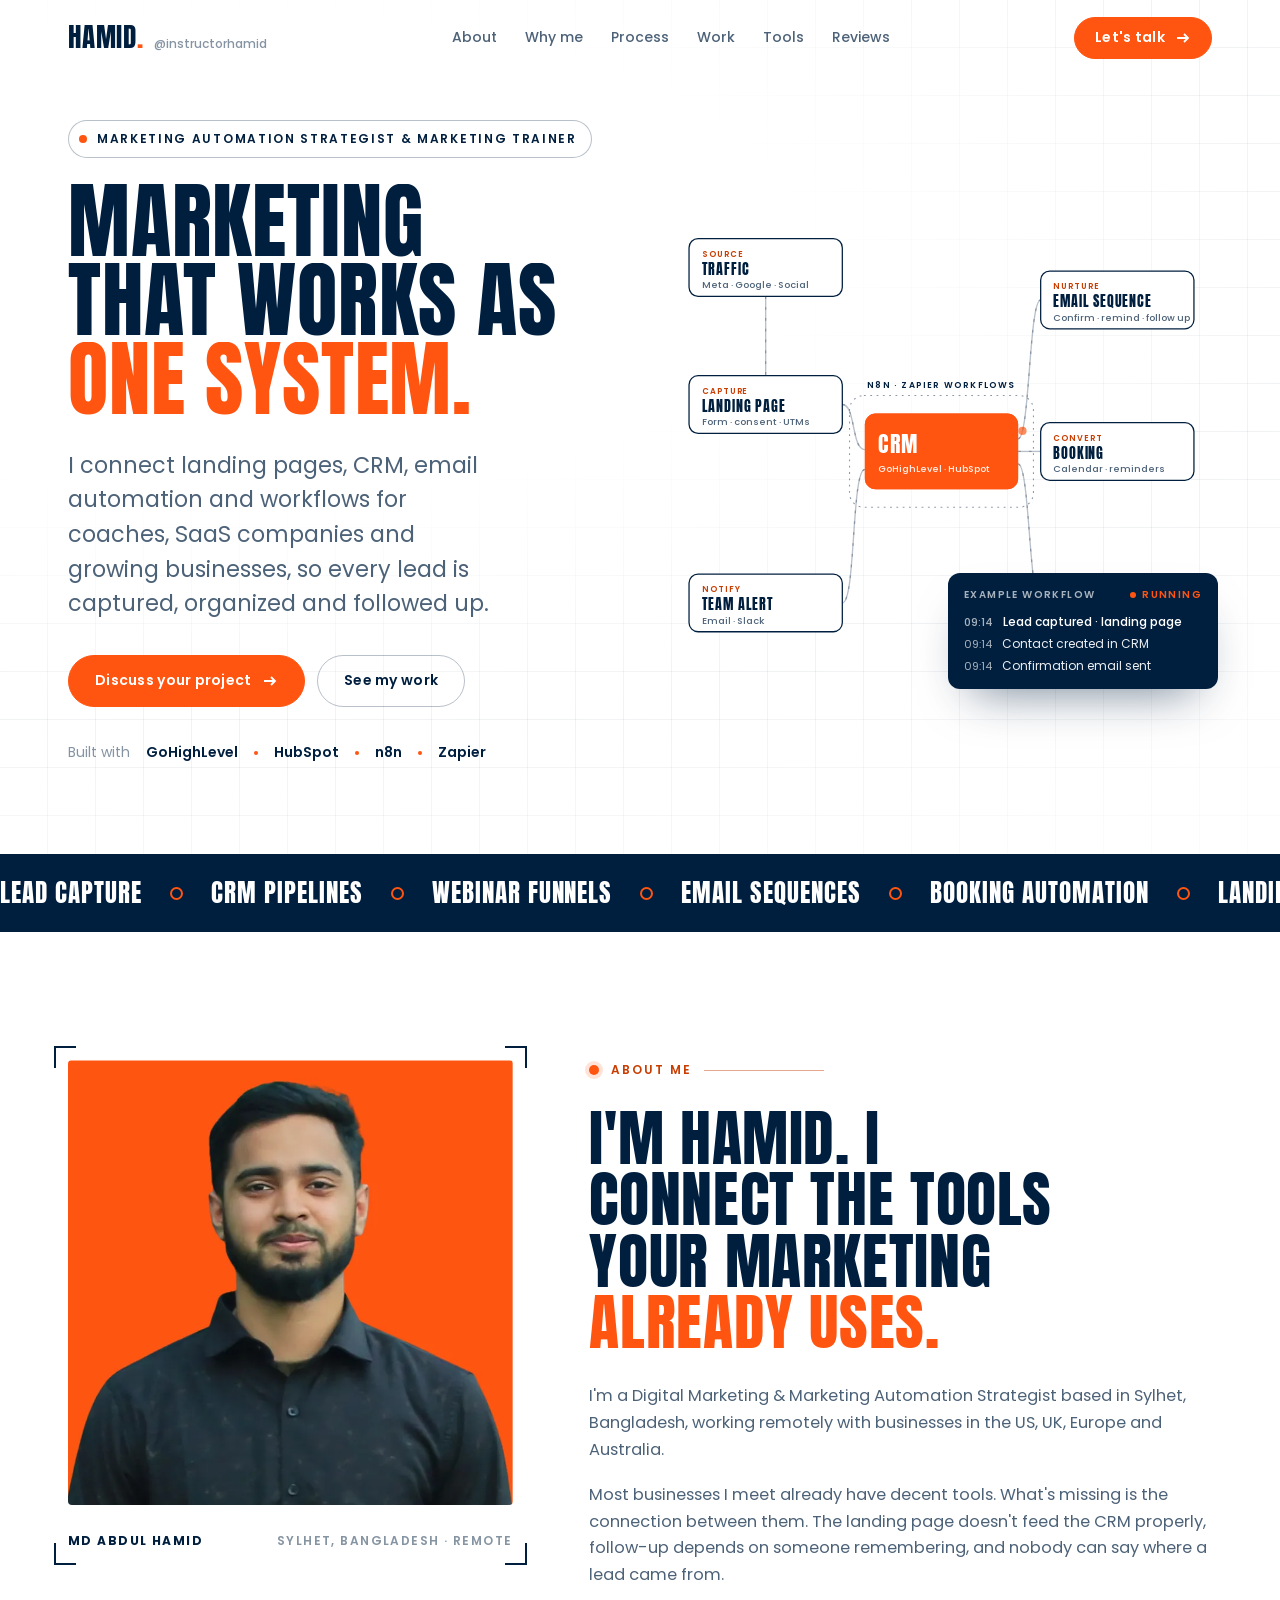
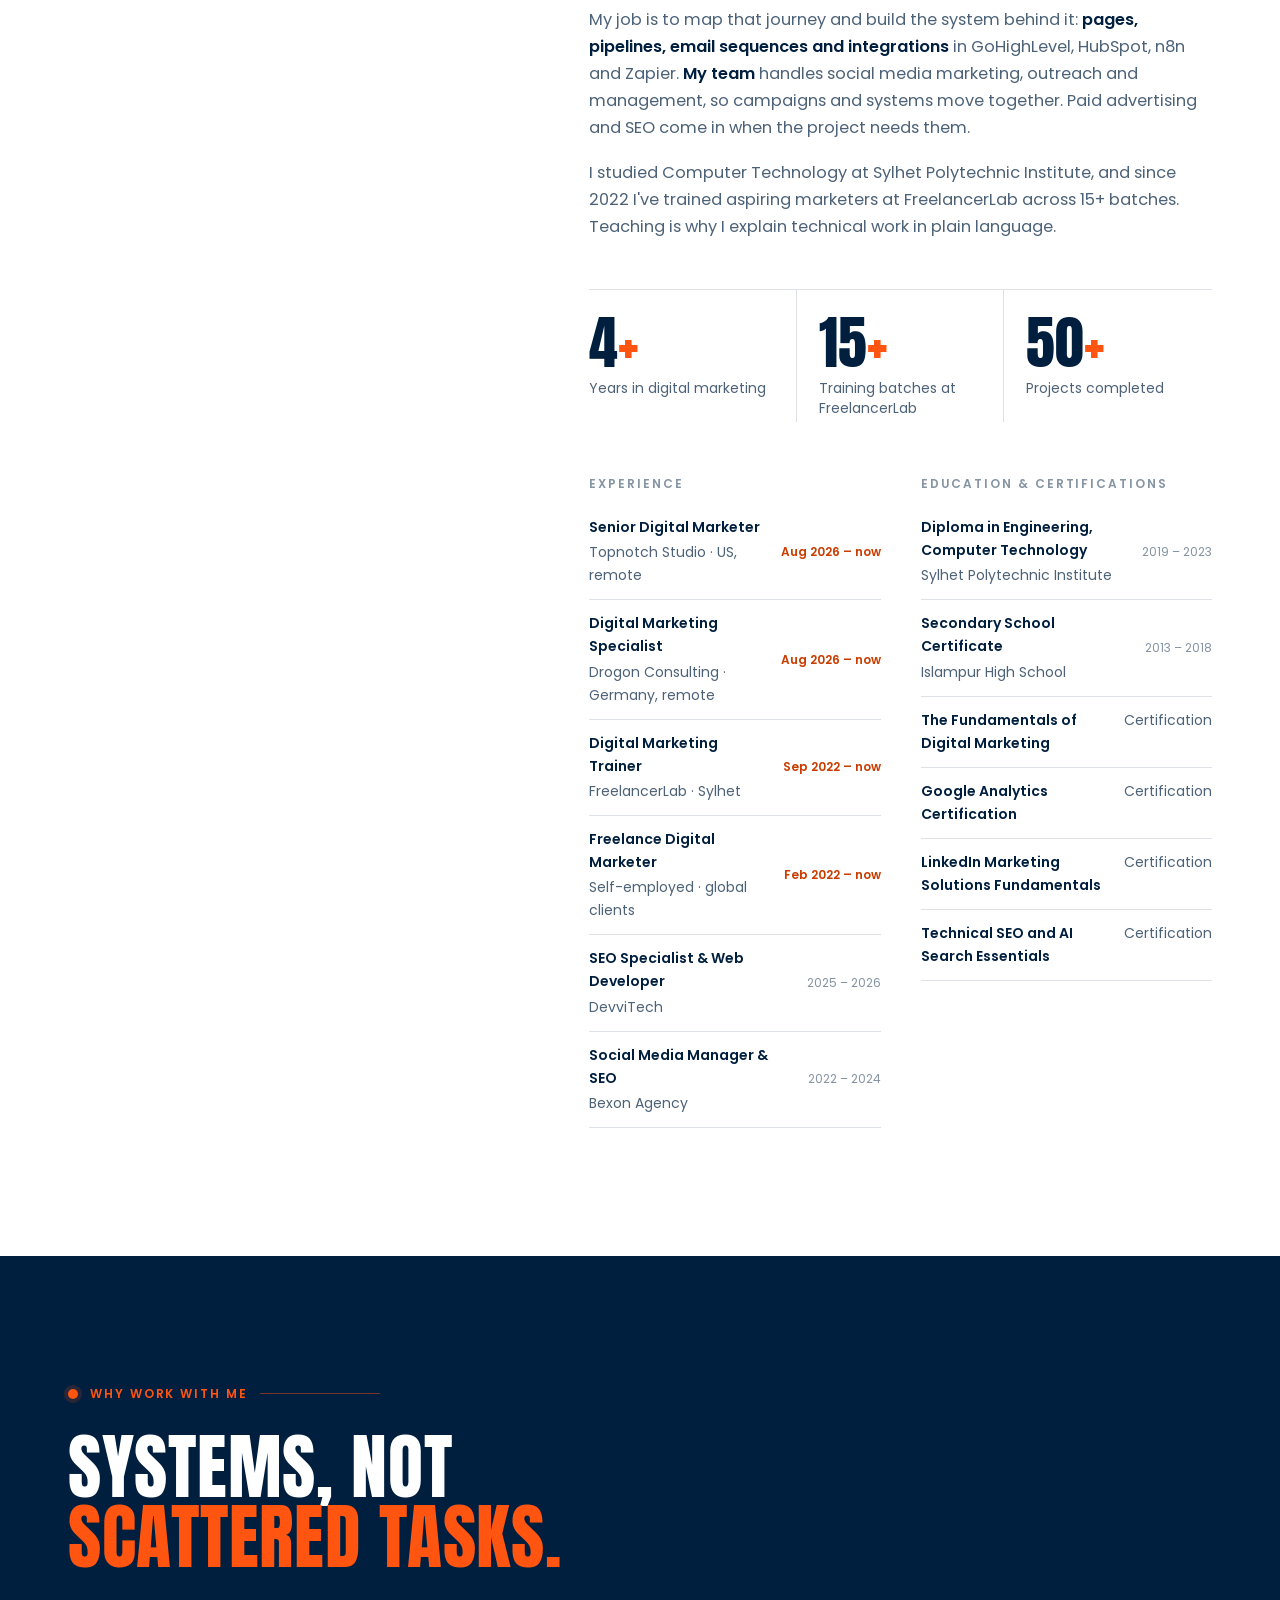
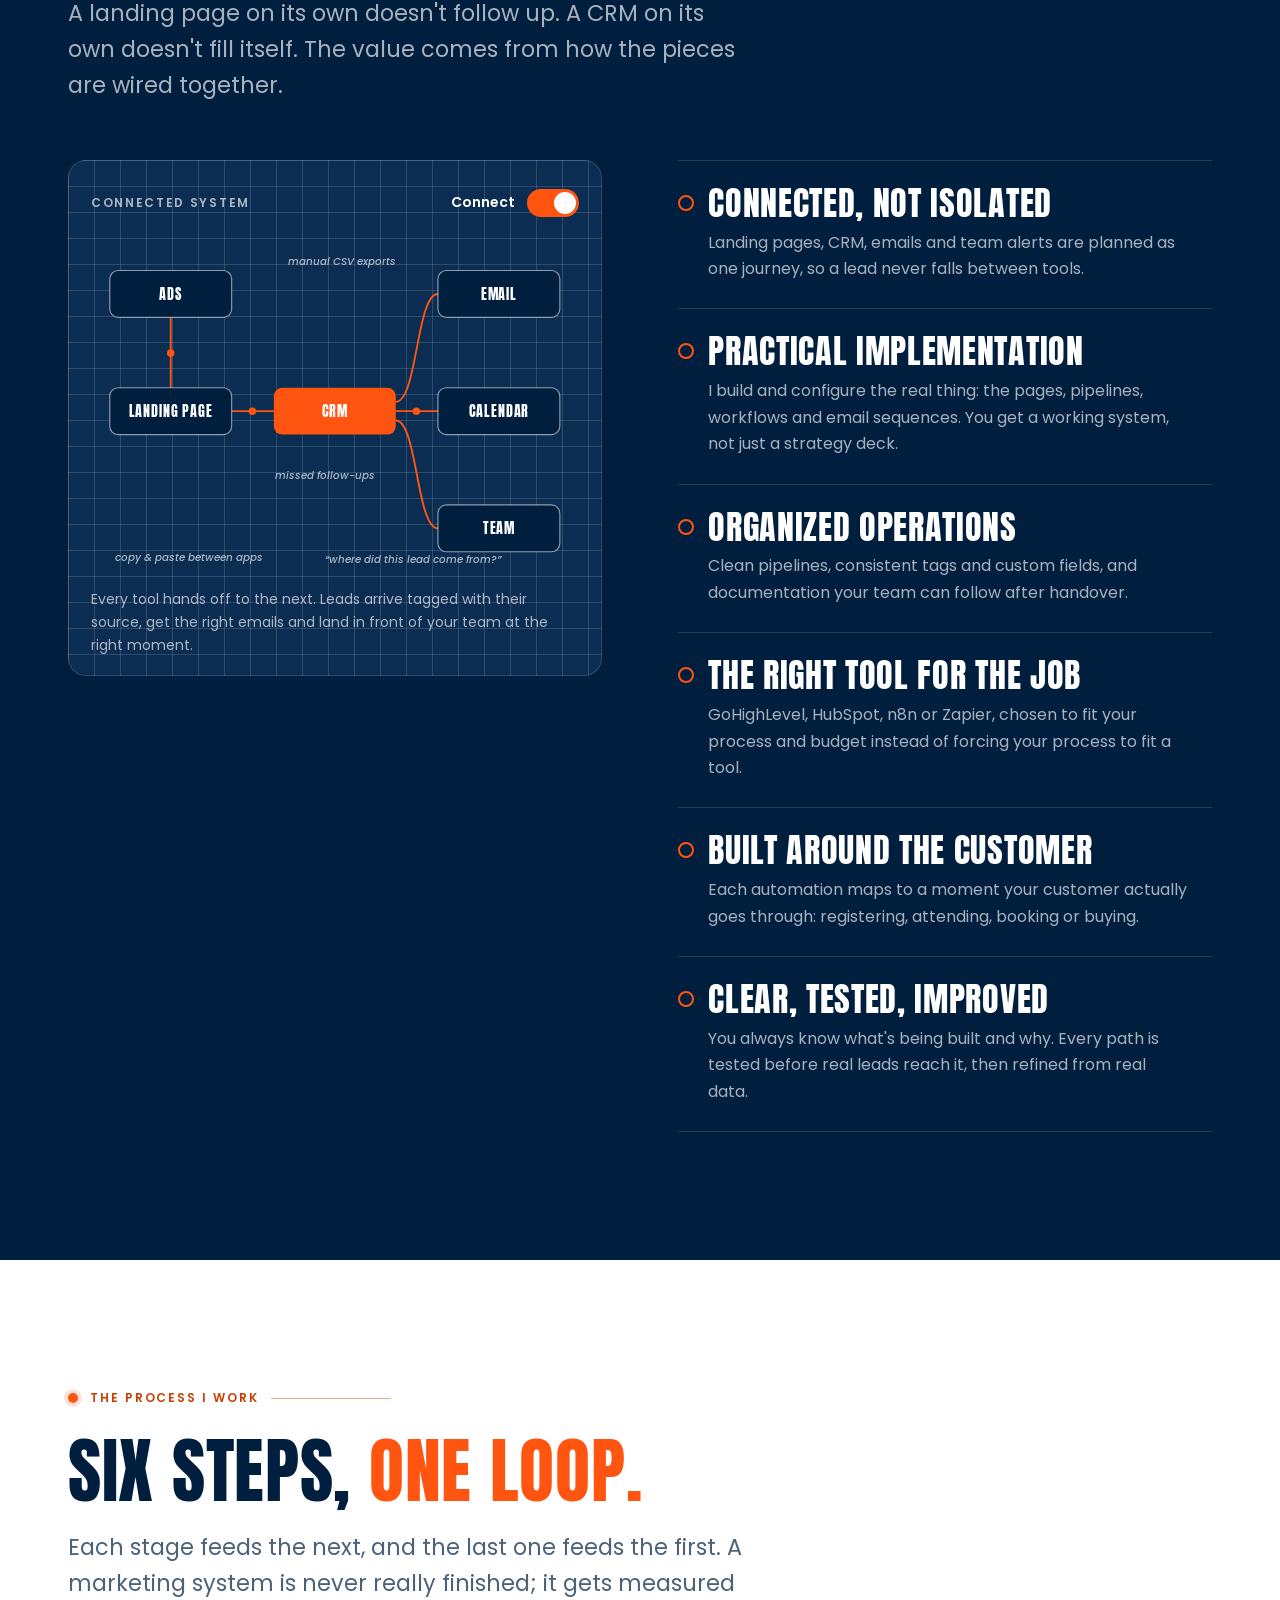
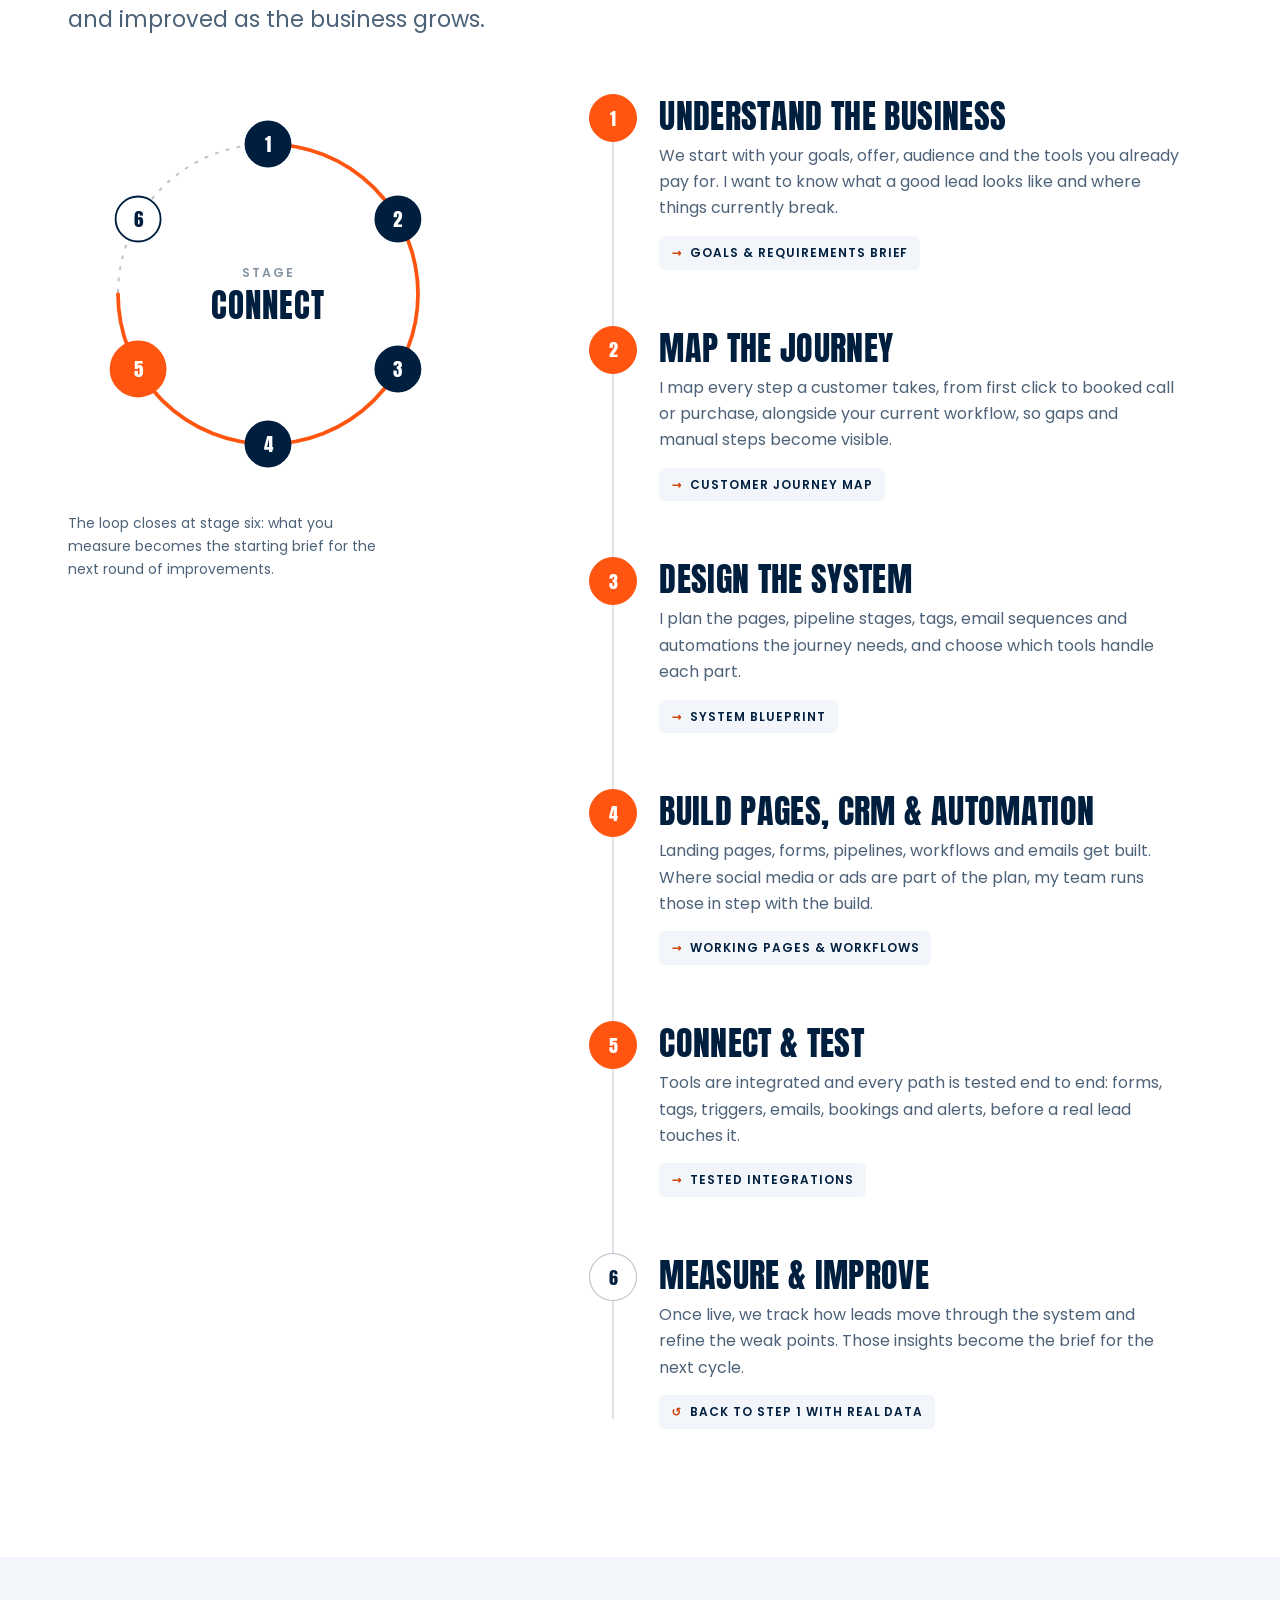
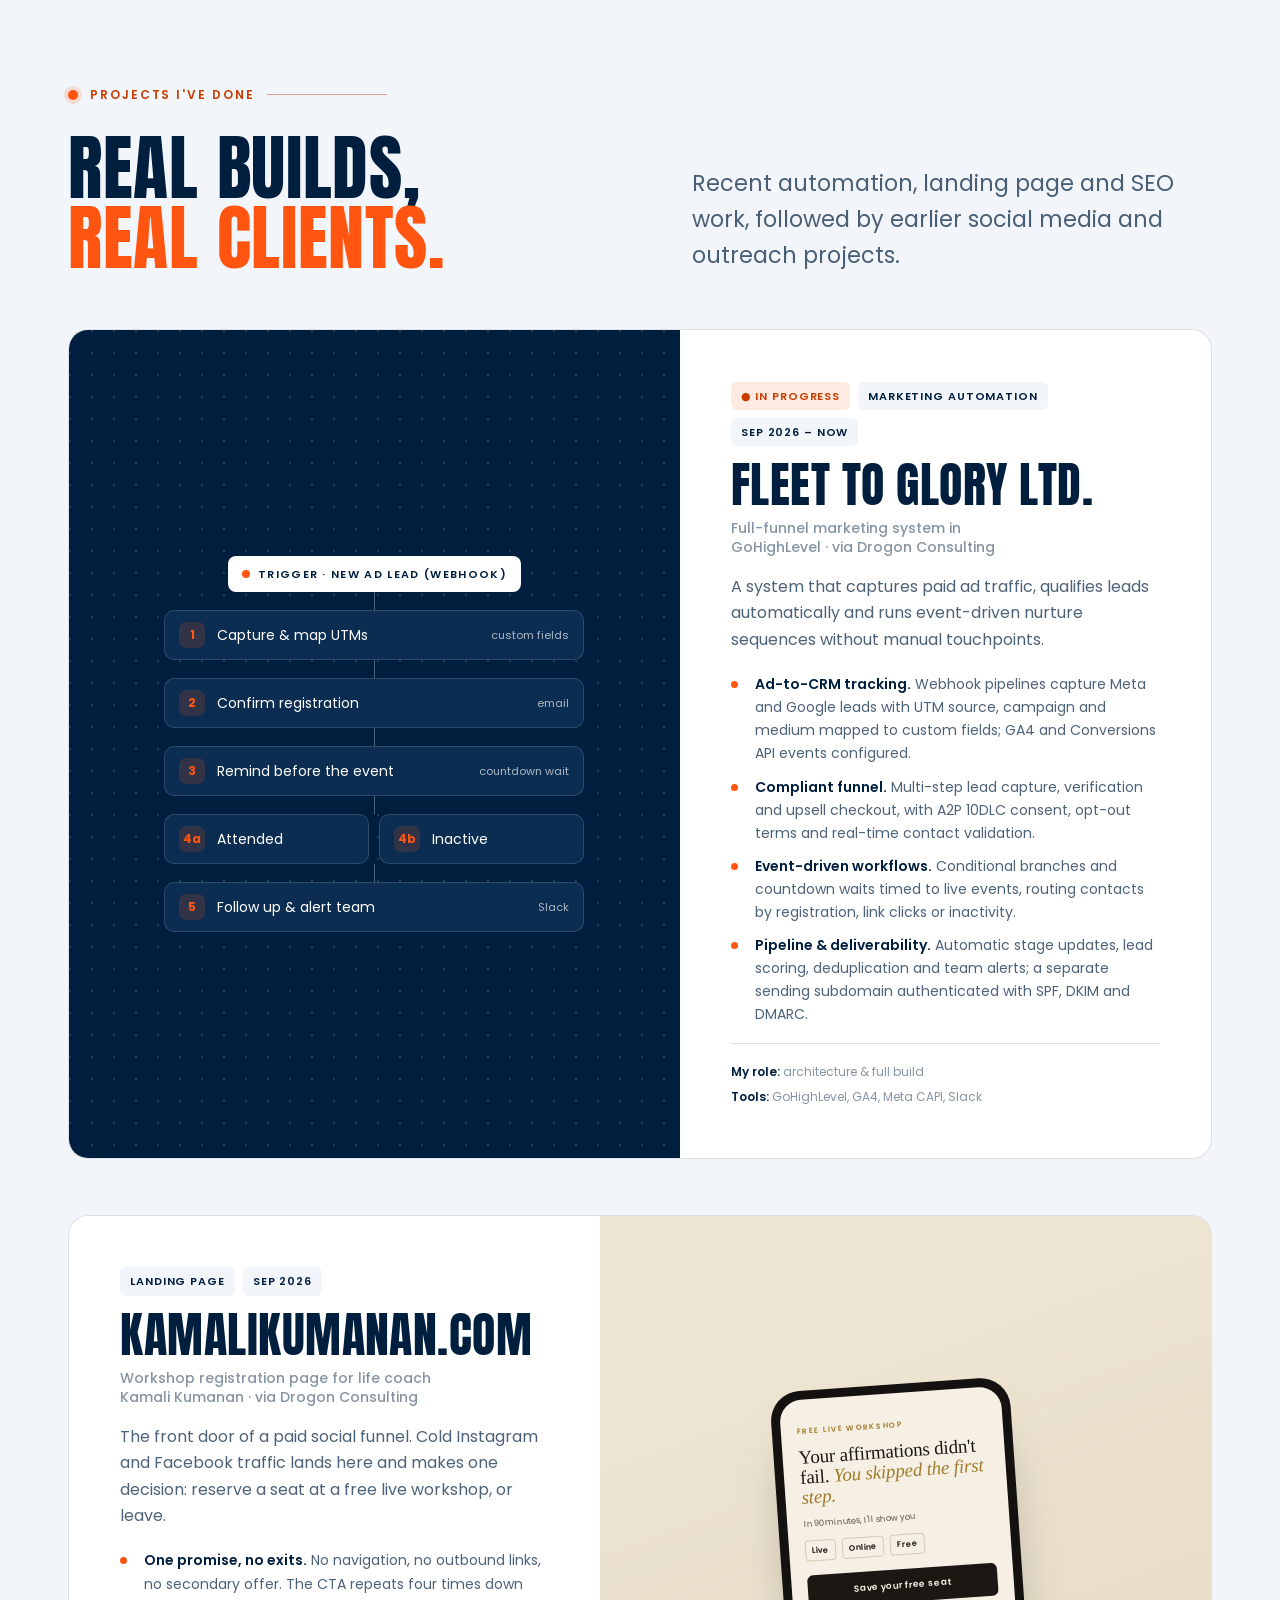
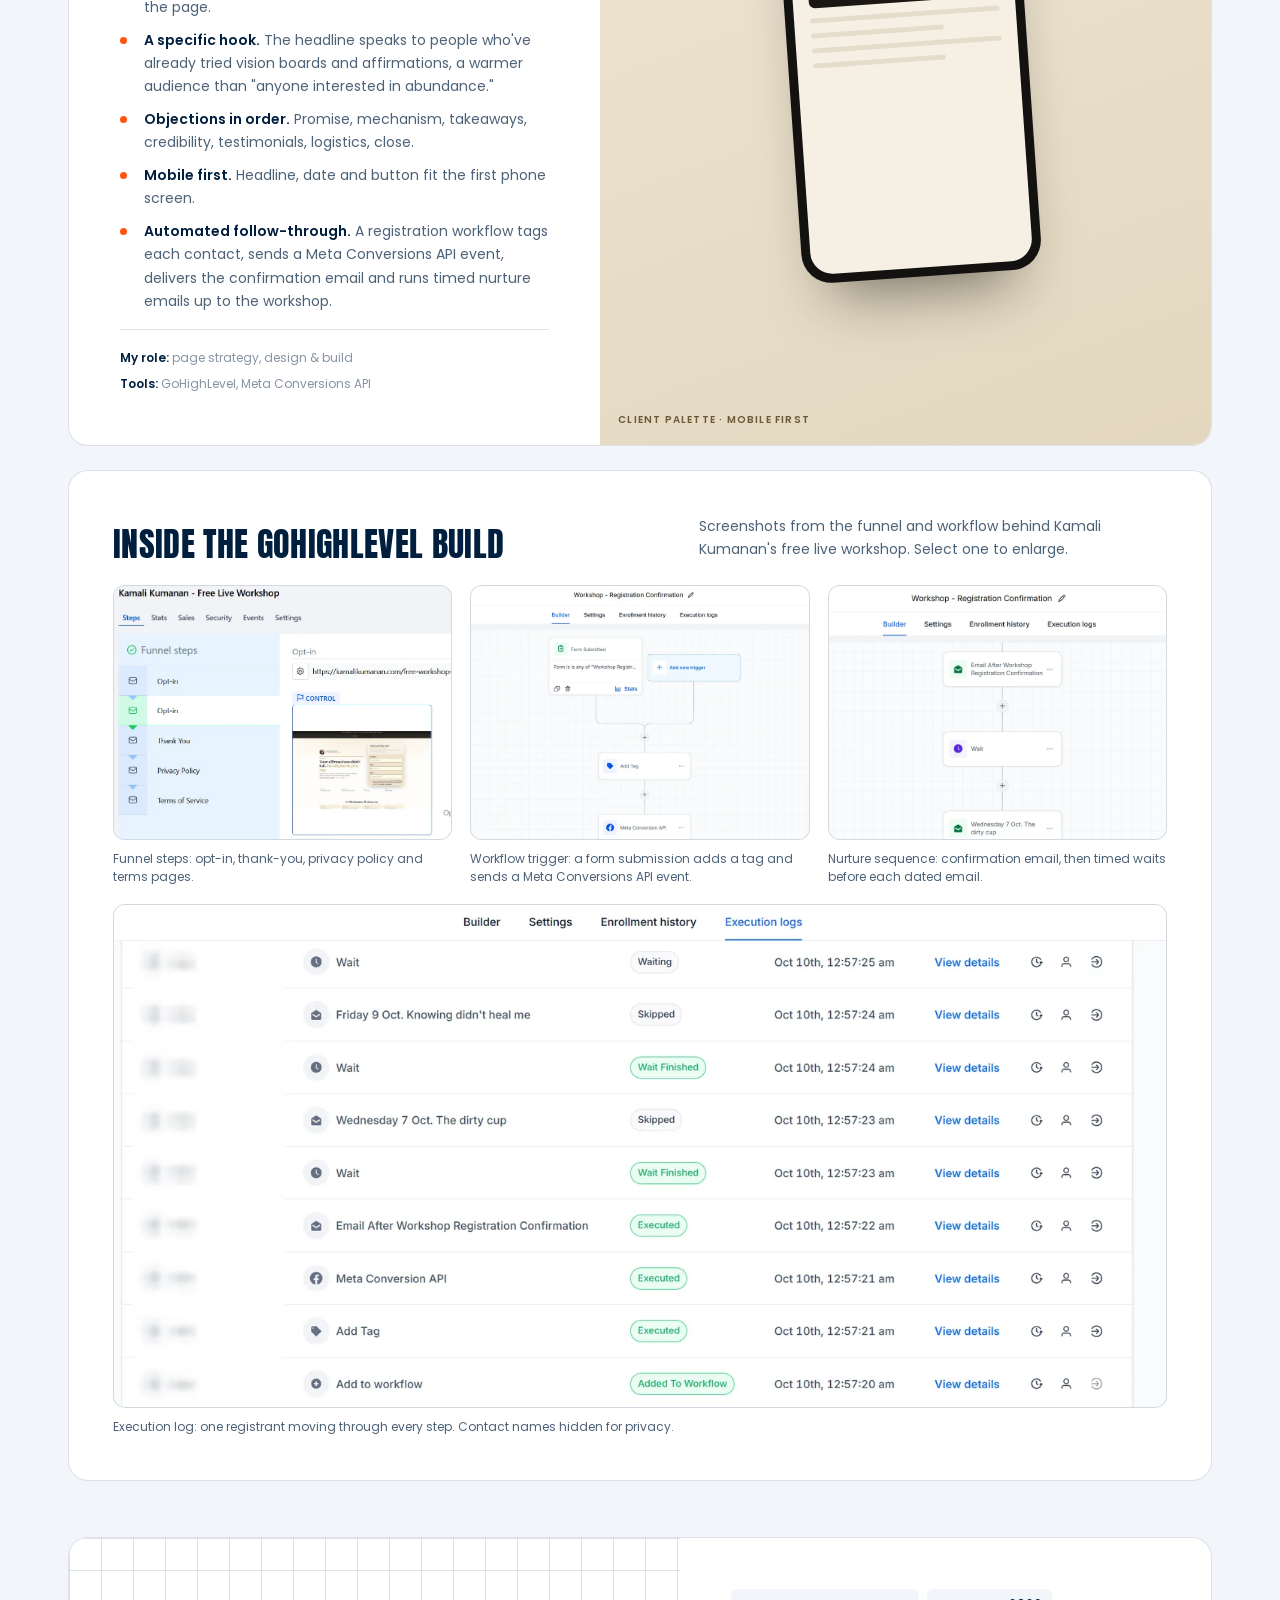
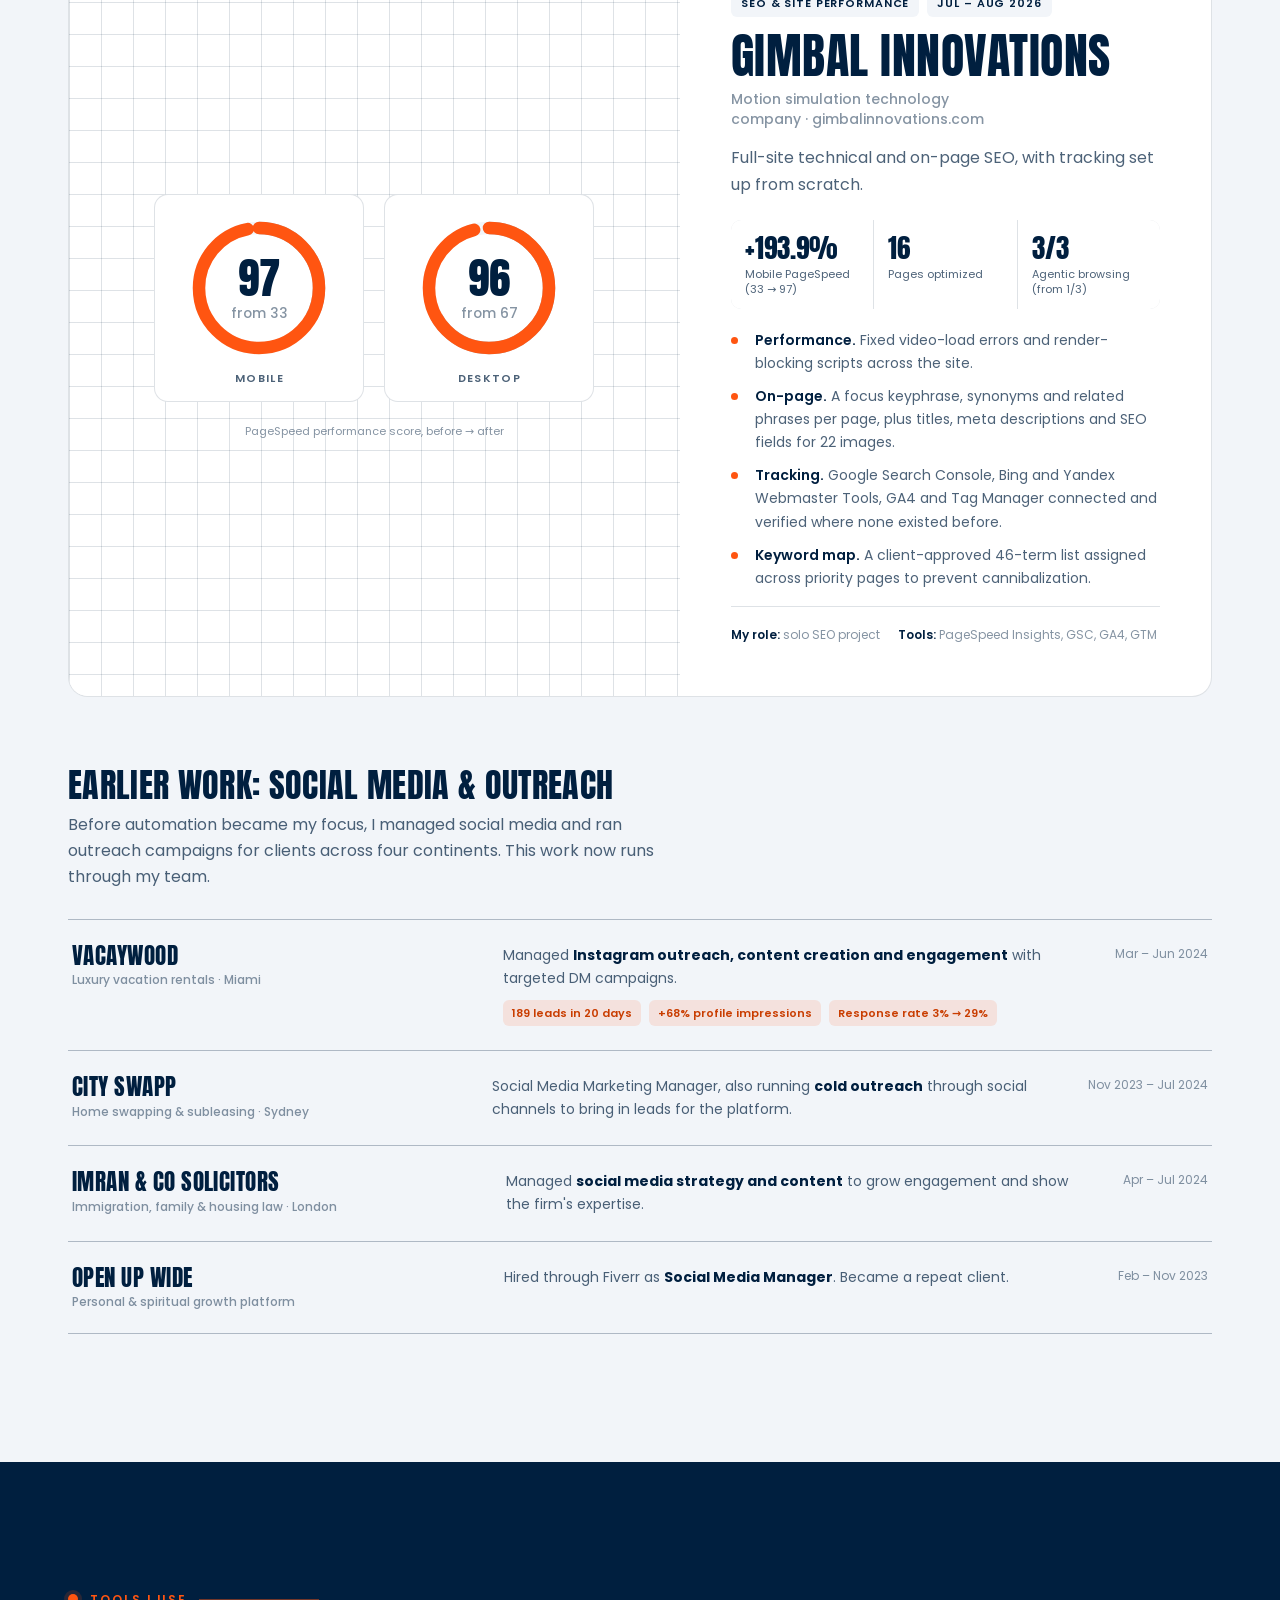
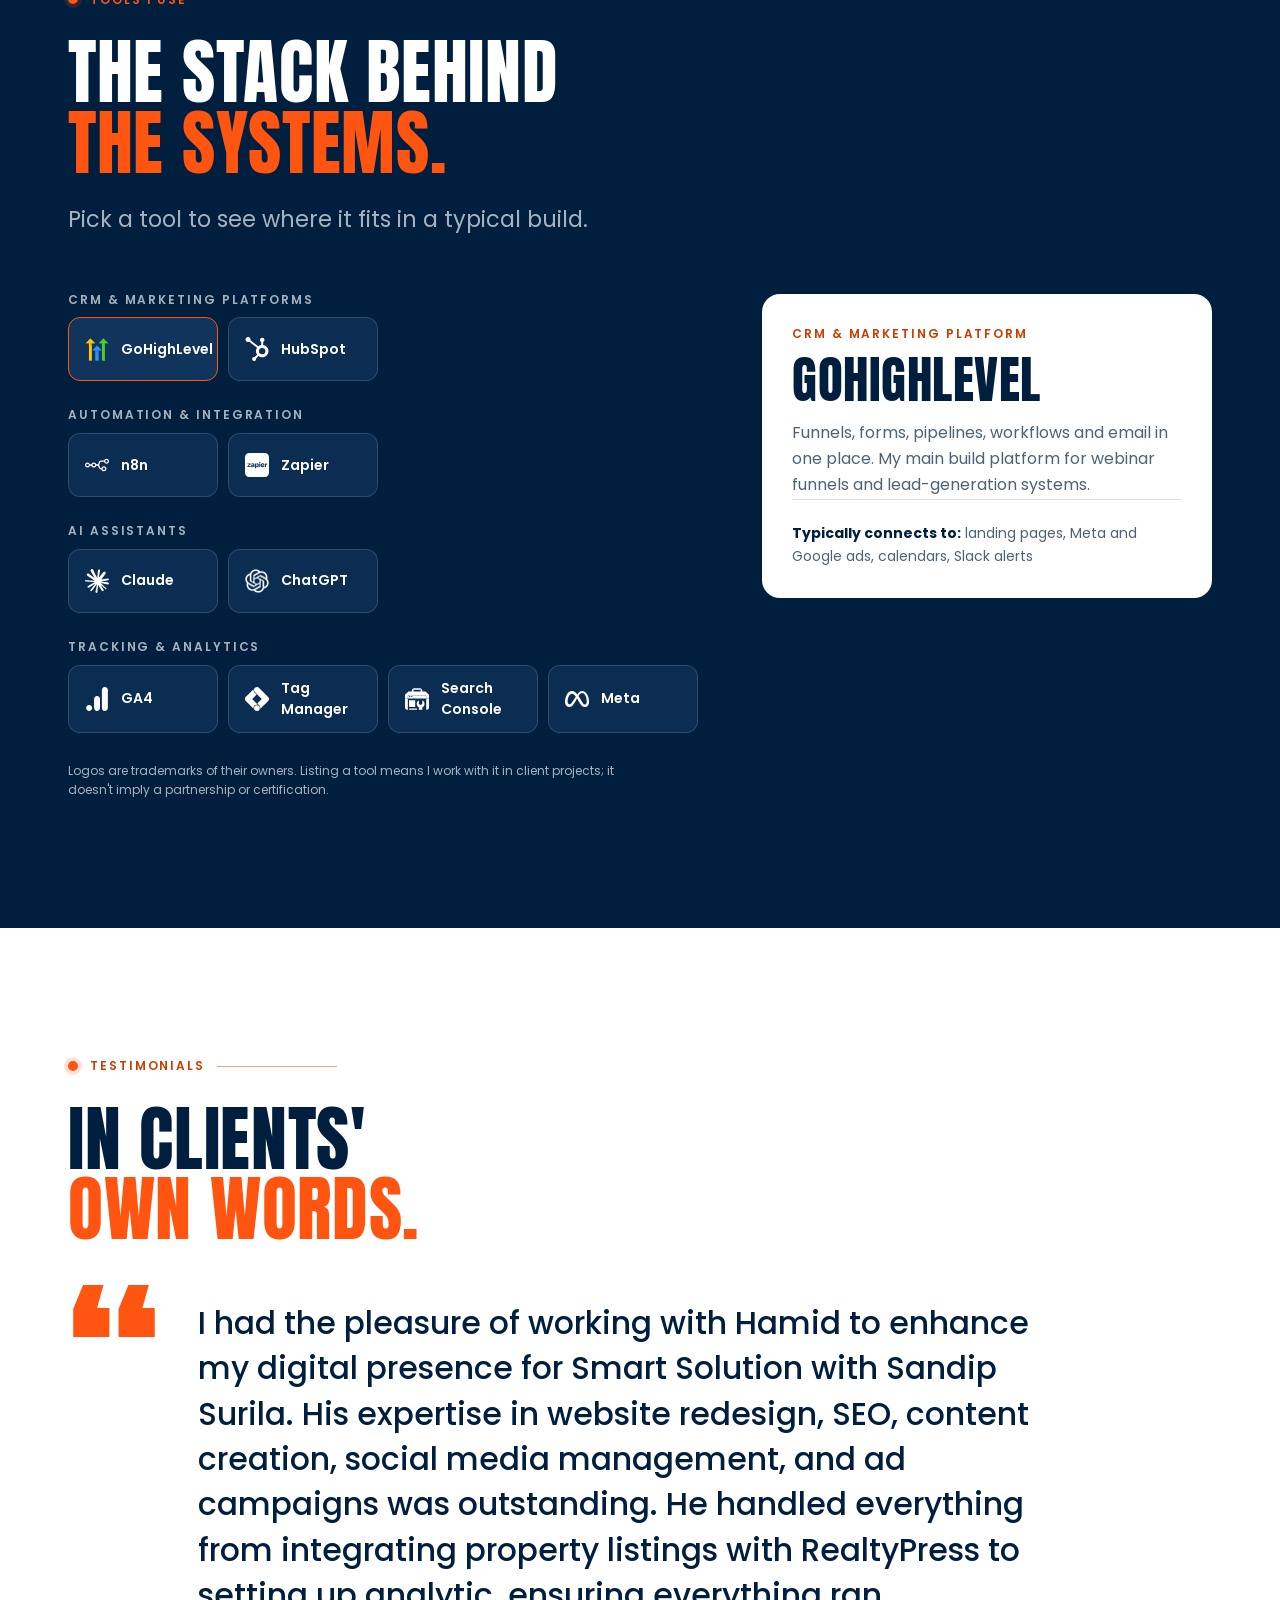
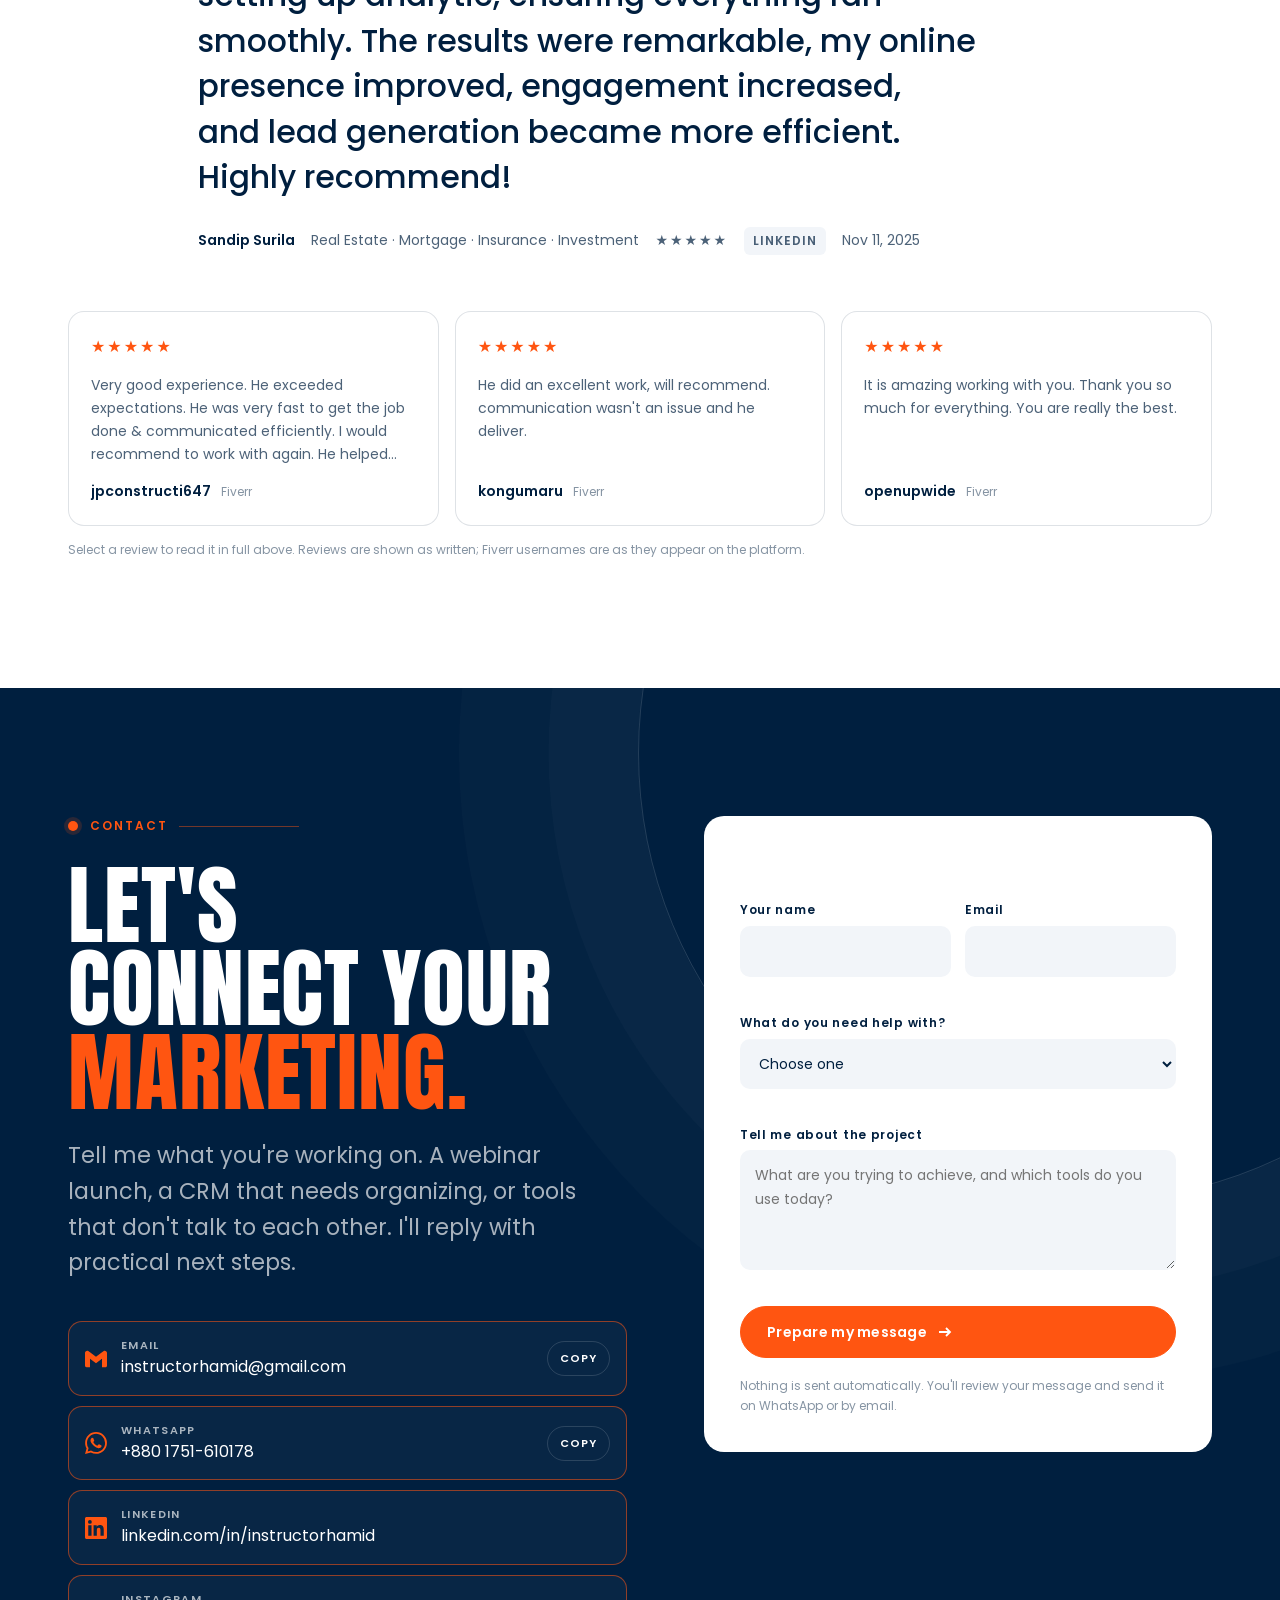
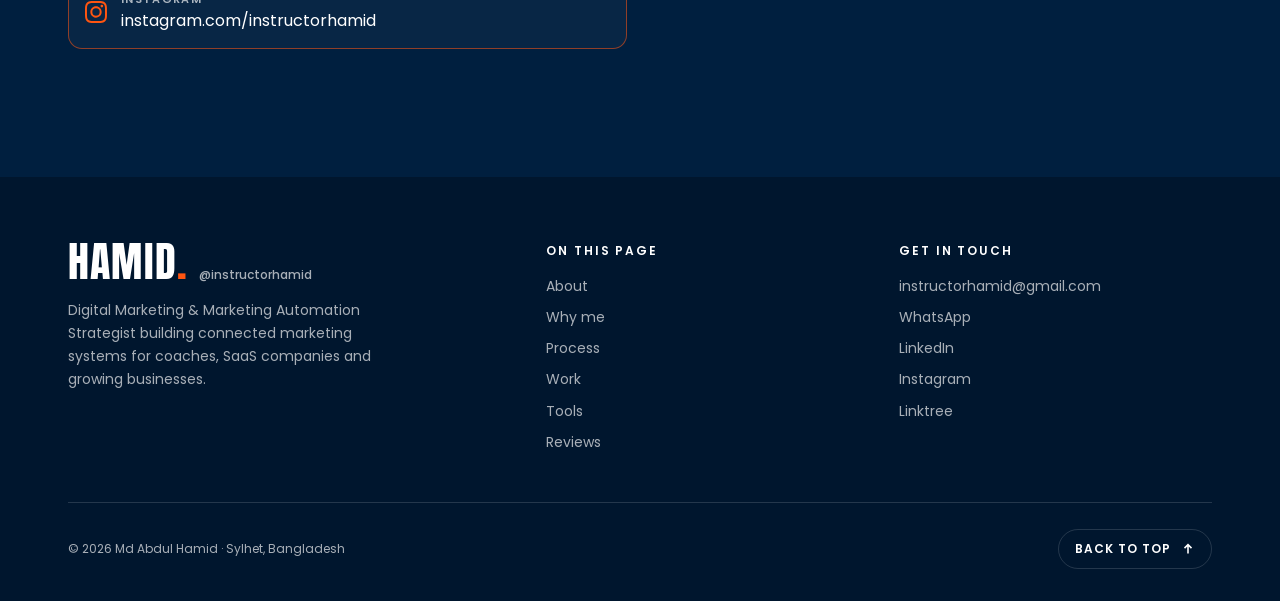
==== index.html @ eab2bbb4 "index.html" ====
<!doctype html>
<html lang="en">
<head>
<meta charset="utf-8">
<meta name="viewport" content="width=device-width, initial-scale=1, viewport-fit=cover">
<title>Hamid · Digital Marketing Trainer &amp; Marketing Automation Strategist</title>
<meta name="description" content="Hamid (@instructorhamid) is a Digital Marketing Trainer &amp; Marketing Automation Strategist who connects landing pages, CRM, email automation and workflows for coaches, SaaS companies and growing businesses.">
<meta property="og:title" content="Hamid · Digital Marketing Trainer &amp; Marketing Automation Strategist">
<meta property="og:description" content="Connected marketing systems: landing pages, CRM, email automation and workflow integration with GoHighLevel, HubSpot, n8n and Zapier.">
<meta property="og:type" content="website">
<meta name="twitter:card" content="summary_large_image">
<link rel="canonical" href="https://instructorhamid.github.io/">
<meta property="og:url" content="https://instructorhamid.github.io/">
<meta property="og:image" content="https://instructorhamid.github.io/assets/hamid.webp">
<meta name="theme-color" content="#001F3F">
<link rel="icon" href="data:image/svg+xml,%3Csvg xmlns='http://www.w3.org/2000/svg' viewBox='0 0 64 64'%3E%3Crect width='64' height='64' rx='14' fill='%23001F3F'/%3E%3Ctext x='15' y='48' font-family='Impact,Arial Black,sans-serif' font-size='42' fill='%23fff'%3EH%3C/text%3E%3Ccircle cx='50' cy='45' r='5' fill='%23FF5511'/%3E%3C/svg%3E">
<link rel="preconnect" href="https://fonts.googleapis.com">
<link rel="preconnect" href="https://fonts.gstatic.com" crossorigin>
<link rel="stylesheet" href="https://fonts.googleapis.com/css2?family=Anton&family=Poppins:wght@400;500;600;700&display=swap">
<script type="application/ld+json">
{"@context":"https://schema.org","@type":"Person","name":"Md Abdul Hamid","alternateName":"instructor Hamid","jobTitle":"Digital Marketing Trainer & Marketing Automation Strategist","email":"mailto:instructorhamid@gmail.com","address":{"@type":"PostalAddress","addressLocality":"Sylhet","addressCountry":"BD"},"alumniOf":"Sylhet Polytechnic Institute","sameAs":["https://www.linkedin.com/in/instructorhamid","https://www.instagram.com/instructorhamid","https://linktr.ee/instructorhamid"],"knowsAbout":["Marketing automation","CRM setup","GoHighLevel","HubSpot","n8n","Zapier","Email marketing","Landing page development","SEO"]}
</script>
<style>
/* Layout concept: a wiring schematic. Every section is a node on one circuit; thin navy wires,
   orange signal, Anton set like stencilled panel labels, Poppins for the readable parts. */
:root{
  --orange:#FF5511;
  --orange-ink:#C93D00;            /* darker tone of the brand orange for small text on white (AA) */
  --navy:#001F3F;
  --navy-2:#0B2D52;                /* raised navy surface */
  --navy-3:#00162E;                /* deepest navy, footer */
  --white:#FFFFFF;
  --mist:#F2F5F9;                  /* navy-tinted neutral */
  --ink-soft:rgba(0,31,63,.70);
  --ink-faint:rgba(0,31,63,.48);
  --line:rgba(0,31,63,.13);
  --line-strong:rgba(0,31,63,.28);
  --on-navy:rgba(255,255,255,.92);
  --on-navy-soft:rgba(255,255,255,.66);
  --on-navy-line:rgba(255,255,255,.14);

  --f-display:"Anton","Impact","Haettenschweiler","Arial Narrow Bold",sans-serif;
  --f-body:"Poppins",ui-sans-serif,system-ui,-apple-system,"Segoe UI",Roboto,Arial,sans-serif;

  --t-xs:.75rem; --t-sm:.875rem; --t-base:1rem; --t-md:1.125rem; --t-lg:clamp(1.15rem,1rem + .6vw,1.4rem);
  --t-h3:clamp(1.5rem,1.2rem + 1.2vw,2.1rem);
  --t-h2:clamp(2.4rem,1.6rem + 3.6vw,4.6rem);
  --t-h1:clamp(2.7rem,1.8rem + 4.2vw,5.2rem);

  --wrap:1240px; --gutter:clamp(16px,4vw,48px);
  --sec:clamp(80px,10vw,150px);
  --r:12px;
  --ease:cubic-bezier(.22,.8,.24,1);
  --dur:.8s;
  color-scheme:light;
}
*{box-sizing:border-box}
[hidden]{display:none!important}
html{scroll-behavior:smooth;scroll-padding-top:84px}
body{margin:0;background:var(--white);color:var(--navy);font-family:var(--f-body);font-size:var(--t-base);line-height:1.65;-webkit-font-smoothing:antialiased;overflow-x:hidden}
img{max-width:100%;display:block}
a{color:inherit}
h1,h2,h3{font-family:var(--f-display);font-weight:400;letter-spacing:.01em;line-height:.98;margin:0;text-wrap:balance;text-transform:uppercase}
p{margin:0}
.wrap{max-width:var(--wrap);margin-inline:auto;padding-inline:var(--gutter)}
.sr{position:absolute;width:1px;height:1px;overflow:hidden;clip:rect(0 0 0 0);white-space:nowrap}
:focus-visible{outline:3px solid var(--orange);outline-offset:3px;border-radius:4px}
.skip{position:absolute;left:12px;top:-60px;background:var(--navy);color:var(--white);padding:10px 16px;border-radius:8px;z-index:100;text-decoration:none}
.skip:focus{top:12px}
.o{color:var(--orange)}

/* ---------- section label: a node + wire ---------- */
.tag{display:flex;align-items:center;gap:12px;font-size:var(--t-xs);font-weight:600;letter-spacing:.16em;text-transform:uppercase;color:var(--orange-ink);margin-bottom:28px}
.tag i{width:10px;height:10px;border-radius:50%;background:var(--orange);box-shadow:0 0 0 4px rgba(255,85,17,.16);flex:none}
.tag::after{content:"";height:1px;flex:0 1 120px;background:currentColor;opacity:.45;transform-origin:left;transition:transform 1s var(--ease) .2s}
.dark .tag{color:var(--orange)}
.await .tag::after,.tag.await::after{transform:scaleX(0)}

/* ---------- buttons ---------- */
.btn{--bg:var(--orange);--fg:var(--white);display:inline-flex;align-items:center;gap:10px;min-height:52px;padding:0 26px;border-radius:999px;background:var(--bg);color:var(--fg);font-weight:600;font-size:var(--t-sm);letter-spacing:.02em;text-decoration:none;border:1.5px solid var(--bg);cursor:pointer;font-family:inherit;transition:background .3s,color .3s,border-color .3s,box-shadow .3s;will-change:transform}
.btn svg{width:16px;height:16px;transition:transform .35s var(--ease)}
.btn:hover{box-shadow:0 10px 30px -10px rgba(255,85,17,.7)}
.btn:hover svg{transform:translateX(4px)}
.btn.ghost{--bg:transparent;--fg:var(--navy);border-color:var(--line-strong)}
.btn.ghost:hover{border-color:var(--navy);box-shadow:none}
.dark .btn.ghost{--fg:var(--white);border-color:var(--on-navy-line)}
.dark .btn.ghost:hover{border-color:var(--white)}

/* ---------- header ---------- */
.hdr{position:fixed;top:0;left:0;right:0;z-index:50;padding-top:env(safe-area-inset-top,0px);transition:background .35s,box-shadow .35s,backdrop-filter .35s}
.hdr .wrap{display:flex;align-items:center;justify-content:space-between;height:76px;gap:24px;transition:height .35s var(--ease)}
.hdr.scrolled{background:rgba(255,255,255,.9);backdrop-filter:saturate(1.4) blur(10px);-webkit-backdrop-filter:saturate(1.4) blur(10px);box-shadow:0 1px 0 var(--line)}
.hdr.scrolled .wrap{height:64px}
.brand{display:flex;align-items:baseline;gap:10px;text-decoration:none}
.brand b{font-family:var(--f-display);font-weight:400;font-size:1.7rem;letter-spacing:.03em;line-height:1}
.brand b span{color:var(--orange)}
.brand small{font-size:var(--t-xs);color:var(--ink-faint);font-weight:500}
.nav{display:flex;align-items:center;gap:4px}
.nav a{position:relative;font-size:var(--t-sm);font-weight:500;text-decoration:none;padding:8px 12px;color:var(--ink-soft);transition:color .25s}
.nav a::after{content:"";position:absolute;left:12px;right:12px;bottom:3px;height:2px;background:var(--orange);transform:scaleX(0);transform-origin:left;transition:transform .35s var(--ease)}
.nav a:hover,.nav a.active{color:var(--navy)}
.nav a:hover::after,.nav a.active::after{transform:scaleX(1)}
.hdr .btn{min-height:42px;padding:0 20px}
.menu-btn{display:none;width:46px;height:46px;border-radius:50%;border:1.5px solid var(--line-strong);background:var(--white);align-items:center;justify-content:center;cursor:pointer}
.menu-btn span{position:relative;width:18px;height:2px;background:var(--navy);transition:background .2s}
.menu-btn span::before,.menu-btn span::after{content:"";position:absolute;left:0;width:18px;height:2px;background:var(--navy);transition:transform .3s var(--ease)}
.menu-btn span::before{top:-6px}.menu-btn span::after{top:6px}
.menu-btn[aria-expanded="true"] span{background:transparent}
.menu-btn[aria-expanded="true"] span::before{transform:translateY(6px) rotate(45deg)}
.menu-btn[aria-expanded="true"] span::after{transform:translateY(-6px) rotate(-45deg)}
.mnav{position:fixed;inset:0;z-index:45;background:var(--navy);color:var(--white);padding:calc(100px + env(safe-area-inset-top,0px)) var(--gutter) 40px;display:flex;flex-direction:column;gap:6px;clip-path:circle(0 at calc(100% - 40px) 40px);transition:clip-path .6s var(--ease);visibility:hidden}
.mnav.open{clip-path:circle(150% at calc(100% - 40px) 40px);visibility:visible}
.mnav a{font-family:var(--f-display);font-size:clamp(2.2rem,10vw,3.2rem);text-transform:uppercase;text-decoration:none;line-height:1.15;color:var(--white)}
.mnav a:hover{color:var(--orange)}
.mnav p{margin-top:auto;color:var(--on-navy-soft);font-size:var(--t-sm)}
.hdr.menu-open{background:transparent;box-shadow:none;backdrop-filter:none}
.hdr.menu-open .brand b,.hdr.menu-open .brand small{color:var(--white)}
@media (max-width:980px){.nav,.hdr .btn{display:none}.menu-btn{display:inline-flex}}

/* ---------- hero ---------- */
.hero{position:relative;padding-top:calc(120px + env(safe-area-inset-top,0px));padding-bottom:clamp(56px,7vw,96px);overflow:hidden;
  background-image:linear-gradient(var(--line) 1px,transparent 1px),linear-gradient(90deg,var(--line) 1px,transparent 1px);
  background-size:48px 48px;background-position:-1px -1px}
.hero::before{content:"";position:absolute;inset:0;background:radial-gradient(120% 80% at 20% 30%,var(--white) 35%,rgba(255,255,255,.55) 70%,rgba(255,255,255,.85));pointer-events:none}
.hero .wrap>*{min-width:0}
.hero .wrap{position:relative;display:grid;grid-template-columns:1.02fr 1fr;gap:clamp(32px,4vw,64px);align-items:center}
.kicker{display:inline-flex;align-items:center;gap:10px;font-size:var(--t-xs);font-weight:600;letter-spacing:.14em;text-transform:uppercase;color:var(--navy);padding:8px 14px 8px 10px;border:1px solid var(--line-strong);border-radius:999px;background:var(--white)}
.kicker i{width:8px;height:8px;border-radius:50%;background:var(--orange);animation:blink 2.4s ease-in-out infinite}
@keyframes blink{50%{box-shadow:0 0 0 6px rgba(255,85,17,0)}0%,100%{box-shadow:0 0 0 0 rgba(255,85,17,.5)}}
.hero h1{font-size:var(--t-h1);margin:26px 0 26px;line-height:.92}
.hero h1 .ln{display:block;overflow:hidden;padding-bottom:.04em}
.hero h1 .ln span{display:inline-block;animation:rise 1s var(--ease) both}
.hero h1 .ln:nth-child(2) span{animation-delay:.08s}.hero h1 .ln:nth-child(3) span{animation-delay:.16s}
@keyframes rise{from{transform:translateY(105%)}to{transform:none}}
.hero .lede{font-size:var(--t-lg);color:var(--ink-soft);max-width:34ch;line-height:1.55;animation:fade .9s var(--ease) .3s both}
@keyframes fade{from{opacity:0;transform:translateY(14px)}to{opacity:1;transform:none}}
.hero .ctas{display:flex;flex-wrap:wrap;gap:12px;margin-top:34px;animation:fade .9s var(--ease) .42s both}
.stackline{margin-top:34px;display:flex;flex-wrap:wrap;align-items:center;gap:8px 16px;font-size:var(--t-sm);color:var(--ink-faint);animation:fade .9s var(--ease) .54s both}
.stackline b{font-weight:600;color:var(--navy)}
.stackline .sep{width:4px;height:4px;border-radius:50%;background:var(--orange)}

.schematic{position:relative;animation:fade 1.1s var(--ease) .2s both}
.schematic svg{width:100%;height:auto;overflow:visible}
.schematic .wire{fill:none;stroke:var(--navy);stroke-opacity:.28;stroke-width:1.5}
.schematic .flow{fill:none;stroke:var(--orange);stroke-width:1.5;stroke-dasharray:3 9;animation:flow 1.4s linear infinite}
@keyframes flow{to{stroke-dashoffset:-24}}
.schematic .node rect{fill:var(--white);stroke:var(--navy);stroke-width:1.4}
.schematic .node .t{font:400 15px var(--f-display);letter-spacing:.06em;fill:var(--navy)}
.schematic .node .s{font:500 10.5px var(--f-body);fill:var(--ink-soft)}
.schematic .node .ix{font:600 9px var(--f-body);letter-spacing:.12em;fill:var(--orange-ink)}
.schematic .hub rect{fill:var(--orange);stroke:none}
.schematic .hub .t{fill:var(--white);font-size:24px}
.schematic .hub .s{fill:rgba(255,255,255,.92)}
.schematic .ring{fill:none;stroke:var(--navy);stroke-opacity:.45;stroke-dasharray:2 5;stroke-width:1.2}
.schematic .ringlabel{font:600 9.5px var(--f-body);letter-spacing:.14em;fill:var(--navy)}
.schematic .pulse{fill:none;stroke:var(--orange);stroke-width:2;transform-box:fill-box;transform-origin:center;animation:pulse 3s var(--ease) 2.3s infinite}
@keyframes pulse{0%{opacity:.7;transform:scale(1)}60%,100%{opacity:0;transform:scale(1.22)}}
.schematic .pk{fill:var(--orange)}
.log{position:absolute;right:-6px;bottom:-22px;width:min(270px,62%);background:var(--navy);color:var(--white);border-radius:var(--r);padding:14px 16px 12px;box-shadow:0 24px 50px -24px rgba(0,31,63,.6);font-size:12px;animation:float 7s ease-in-out infinite}
@keyframes float{50%{transform:translateY(-8px)}}
.log header{display:flex;justify-content:space-between;align-items:center;margin-bottom:8px;font-size:10px;letter-spacing:.14em;text-transform:uppercase;color:var(--on-navy-soft);font-weight:600}
.log header span{display:flex;align-items:center;gap:6px;color:var(--orange)}
.log header span::before{content:"";width:6px;height:6px;border-radius:50%;background:var(--orange)}
.log ol{list-style:none;margin:0;padding:0;height:66px;overflow:hidden;position:relative}
.log li{display:flex;gap:10px;height:22px;align-items:center;color:var(--on-navy);transition:transform .5s var(--ease),opacity .5s}
.log li time{font-variant-numeric:tabular-nums;color:var(--on-navy-soft);font-size:11px}
.log li:first-child{color:var(--white);font-weight:500}
@media (max-width:900px){.hero .wrap{grid-template-columns:1fr}.schematic{max-width:600px;margin-top:10px}.hero .lede{max-width:44ch}}
@media (max-width:520px){.log{position:relative;right:auto;bottom:auto;width:100%;margin-top:14px;animation:none}}

/* ---------- marquee band ---------- */
.band{background:var(--navy);color:var(--white);overflow:hidden;border-block:1px solid var(--navy)}
.band .track{display:flex;width:max-content;animation:marq 48s linear infinite}
.band:hover .track{animation-play-state:paused}
.band ul{display:flex;list-style:none;margin:0;padding:18px 0;gap:0}
.band li{display:flex;align-items:center;font-family:var(--f-display);text-transform:uppercase;font-size:clamp(1.1rem,.9rem + .8vw,1.6rem);letter-spacing:.04em;white-space:nowrap}
.band li::after{content:"";width:9px;height:9px;margin:0 28px;border-radius:50%;border:2px solid var(--orange)}
@keyframes marq{to{transform:translateX(-50%)}}

/* ---------- generic section ---------- */
.sec{padding-block:var(--sec);position:relative}
.dark{background:var(--navy);color:var(--on-navy)}
.dark h2,.dark h3{color:var(--white)}
.h2{font-size:var(--t-h2);max-width:16ch}
.intro{font-size:var(--t-lg);color:var(--ink-soft);max-width:52ch;line-height:1.6;margin-top:24px}
.dark .intro{color:var(--on-navy-soft)}

/* reveal: only applied by JS to elements that start below the fold */
.rv{transition:opacity var(--dur) var(--ease),transform var(--dur) var(--ease)}
.rv.await{opacity:0;transform:translateY(28px)}

/* ---------- about ---------- */
.about .grid{display:grid;grid-template-columns:5fr 7fr;gap:clamp(36px,6vw,96px);align-items:start}
.portrait{position:relative;margin:0}
.portrait .frame{position:relative;aspect-ratio:1/1;max-width:100%;border-radius:4px;overflow:hidden;background:var(--orange);clip-path:inset(0 0 0 0);transition:clip-path 1.2s var(--ease)}
.portrait.await .frame{clip-path:inset(100% 0 0 0)}
.portrait .frame img{width:100%;height:100%;object-fit:cover;transform:scale(1.04);transition:transform 1.6s var(--ease)}
.portrait:not(.await) .frame img{transform:none}
.portrait .ticks{position:absolute;inset:-14px;pointer-events:none}
.portrait .ticks i{position:absolute;width:22px;height:22px;border-color:var(--navy);border-style:solid;border-width:0}
.portrait .ticks i:nth-child(1){top:0;left:0;border-top-width:2px;border-left-width:2px}
.portrait .ticks i:nth-child(2){top:0;right:0;border-top-width:2px;border-right-width:2px}
.portrait .ticks i:nth-child(3){bottom:0;left:0;border-bottom-width:2px;border-left-width:2px}
.portrait .ticks i:nth-child(4){bottom:0;right:0;border-bottom-width:2px;border-right-width:2px}
.portrait figcaption{display:flex;justify-content:space-between;gap:12px;margin-top:26px;font-size:var(--t-xs);letter-spacing:.12em;text-transform:uppercase;color:var(--ink-faint);font-weight:600}
.portrait figcaption b{color:var(--navy)}
.about h2{font-size:clamp(2.2rem,1.5rem + 3vw,4rem);max-width:18ch}
.about .copy{display:grid;gap:18px;margin-top:30px;max-width:62ch;color:var(--ink-soft);font-size:1.02rem}
.about .copy strong{color:var(--navy);font-weight:600}
.stats{display:grid;grid-template-columns:repeat(3,1fr);margin-top:48px;border-top:1px solid var(--line)}
.stat{padding:24px 18px 4px 0;border-right:1px solid var(--line)}
.stat+.stat{padding-left:22px}
.stat:last-child{border-right:0}
.stat b{display:block;font-family:var(--f-display);font-weight:400;font-size:clamp(2.6rem,2rem + 2vw,3.6rem);line-height:1;font-variant-numeric:tabular-nums}
.stat b span{color:var(--orange)}
.stat small{display:block;margin-top:8px;font-size:var(--t-sm);color:var(--ink-soft);line-height:1.4}
.xp{margin-top:56px;display:grid;grid-template-columns:1fr 1fr;gap:40px}
.xp h3{font-family:var(--f-body);text-transform:none;font-weight:600;font-size:var(--t-xs);letter-spacing:.16em;text-transform:uppercase;color:var(--ink-faint);margin-bottom:14px}
.xp ul{list-style:none;margin:0;padding:0}
.xp li{display:grid;grid-template-columns:1fr auto;gap:2px 16px;padding:12px 0;border-bottom:1px solid var(--line);font-size:var(--t-sm)}
.xp li b{font-weight:600;color:var(--navy)}
.xp li span{color:var(--ink-soft)}
.xp li time{grid-row:1/3;grid-column:2;align-self:center;font-size:var(--t-xs);color:var(--ink-faint);white-space:nowrap;font-variant-numeric:tabular-nums;text-align:right}
.xp li.now time{color:var(--orange-ink);font-weight:600}
@media (max-width:900px){.about .grid{grid-template-columns:1fr}.portrait{max-width:420px}.xp{grid-template-columns:1fr}}
@media (max-width:520px){.stats{grid-template-columns:1fr}.stat,.stat+.stat{border-right:0;border-bottom:1px solid var(--line);padding:18px 0}.xp li{grid-template-columns:1fr}.xp li time{grid-row:auto;grid-column:auto;text-align:left}}

/* ---------- why ---------- */
.why .grid{display:grid;grid-template-columns:1fr 1fr;gap:clamp(36px,6vw,90px);align-items:start;margin-top:56px}
.board{position:sticky;top:110px;background:var(--navy-2);border:1px solid var(--on-navy-line);border-radius:18px;padding:22px 22px 18px;
  background-image:linear-gradient(var(--on-navy-line) 1px,transparent 1px),linear-gradient(90deg,var(--on-navy-line) 1px,transparent 1px);background-size:26px 26px;background-position:-1px -1px}
.board-top{display:flex;justify-content:space-between;align-items:center;gap:16px;margin-bottom:10px}
.board-top p{font-size:var(--t-xs);letter-spacing:.14em;text-transform:uppercase;font-weight:600;color:var(--on-navy-soft)}
.switch{display:inline-flex;align-items:center;gap:12px;background:none;border:0;color:var(--white);font:600 var(--t-sm) var(--f-body);cursor:pointer;padding:6px 0}
.switch .trk{position:relative;width:52px;height:28px;border-radius:999px;background:rgba(255,255,255,.18);transition:background .35s}
.switch .trk::after{content:"";position:absolute;top:3px;left:3px;width:22px;height:22px;border-radius:50%;background:var(--white);transition:transform .45s var(--ease)}
.switch[aria-checked="true"] .trk{background:var(--orange)}
.switch[aria-checked="true"] .trk::after{transform:translateX(24px)}
.board svg{width:100%;height:auto;display:block}
.board .nd rect{fill:var(--navy);stroke:rgba(255,255,255,.55);stroke-width:1.2}
.board .nd text{font:400 15px var(--f-display);letter-spacing:.06em;fill:var(--white);text-anchor:middle}
.board .nd.hubn rect{fill:var(--orange);stroke:none}
.board .nd{transform-box:fill-box;transform-origin:center;transition:transform .9s var(--ease)}
.board .w{fill:none;stroke:var(--orange);stroke-width:2;stroke-dasharray:1;stroke-dashoffset:1;transition:stroke-dashoffset .9s var(--ease) .35s}
.board .bp{fill:var(--orange);opacity:0;transition:opacity .4s}
.board .note{font:500 11px var(--f-body);fill:var(--on-navy-soft);font-style:italic;transition:opacity .5s}
.board .stub{stroke:rgba(255,255,255,.4);stroke-width:1.4;stroke-dasharray:3 4;transition:opacity .4s}
.board:not(.on) .nd{transform:translate(var(--dx),var(--dy)) rotate(var(--r))}
.board.on .w{stroke-dashoffset:0}
.board.on .bp{opacity:1;transition-delay:1.2s}
.board.on .note,.board.on .stub{opacity:0}
.board-cap{margin-top:8px;font-size:var(--t-sm);color:var(--on-navy-soft);min-height:3em}
.principles{list-style:none;margin:0;padding:0;border-top:1px solid var(--on-navy-line)}
.principles li{padding:26px 0 26px 30px;border-bottom:1px solid var(--on-navy-line);position:relative}
.principles li::before{content:"";position:absolute;left:0;top:34px;width:12px;height:12px;border:2px solid var(--orange);border-radius:50%;transition:background .3s}
.principles li:hover::before{background:var(--orange)}
.principles h3{font-size:var(--t-h3);margin-bottom:10px;letter-spacing:.02em}
.principles p{color:var(--on-navy-soft);max-width:48ch}
@media (max-width:900px){.why .grid{grid-template-columns:1fr}.board{position:relative;top:0}}

/* ---------- process ---------- */
.process .grid{display:grid;grid-template-columns:5fr 7fr;gap:clamp(36px,6vw,96px);margin-top:56px}
.loop{position:sticky;top:110px;align-self:start}
.loop svg{width:100%;max-width:400px;height:auto;display:block}
.loop .track{fill:none;stroke:var(--line-strong);stroke-width:1.5;stroke-dasharray:3 6}
.loop .prog{fill:none;stroke:var(--orange);stroke-width:3;stroke-linecap:round;transition:stroke-dashoffset .6s var(--ease)}
.loop .dot circle{fill:var(--white);stroke:var(--navy);stroke-width:1.5;transition:fill .4s,stroke .4s,r .4s}
.loop .dot text{font:400 15px var(--f-display);fill:var(--navy);text-anchor:middle;dominant-baseline:central;transition:fill .4s}
.loop .dot.done circle{fill:var(--navy)}
.loop .dot.done text{fill:var(--white)}
.loop .dot.cur circle{fill:var(--orange);stroke:var(--orange);r:22}
.loop .dot.cur text{fill:var(--white)}
.loop .ctr-k{font:600 10px var(--f-body);letter-spacing:.16em;fill:var(--ink-faint);text-anchor:middle}
.loop .ctr-t{font:400 26px var(--f-display);fill:var(--navy);text-anchor:middle;letter-spacing:.03em}
.loop p{margin-top:18px;font-size:var(--t-sm);color:var(--ink-soft);max-width:36ch}
.steps{list-style:none;margin:0;padding:0;position:relative}
.steps::before{content:"";position:absolute;left:23px;top:10px;bottom:10px;width:1.5px;background:var(--line)}
.steps .fill{position:absolute;left:23px;top:10px;width:1.5px;height:calc(100% - 20px);background:var(--orange);transform-origin:top;transform:scaleY(var(--p,0))}
.step{position:relative;display:grid;grid-template-columns:48px 1fr;gap:22px;padding:0 0 56px}
.step:last-child{padding-bottom:0}
.step .n{position:relative;z-index:1;width:48px;height:48px;border-radius:50%;display:grid;place-items:center;background:var(--white);border:1.5px solid var(--line-strong);font-family:var(--f-display);font-size:1.15rem;transition:background .4s,border-color .4s,color .4s}
.step.is-on .n{background:var(--orange);border-color:var(--orange);color:var(--white)}
.step h3{font-size:var(--t-h3);margin:6px 0 10px}
.step p{color:var(--ink-soft);max-width:52ch}
.step .out{display:inline-flex;gap:8px;align-items:center;margin-top:14px;font-size:var(--t-xs);font-weight:600;letter-spacing:.08em;text-transform:uppercase;color:var(--navy);background:var(--mist);padding:7px 12px;border-radius:6px}
.step .out::before{content:"→";color:var(--orange-ink)}
.step.back .out::before{content:"↺"}
@media (max-width:900px){.process .grid{grid-template-columns:1fr}.loop{position:relative;top:0;display:none}}

/* ---------- projects ---------- */
.work{background:var(--mist)}
.work .head{display:flex;justify-content:space-between;align-items:end;gap:32px;flex-wrap:wrap}
.proj{display:grid;grid-template-columns:1.15fr 1fr;gap:0;background:var(--white);border-radius:20px;overflow:hidden;margin-top:56px;border:1px solid var(--line);transition:box-shadow .5s var(--ease),transform .5s var(--ease)}
.proj:hover{box-shadow:0 40px 80px -50px rgba(0,31,63,.45);transform:translateY(-4px)}
.proj.rev{grid-template-columns:1fr 1.15fr}
.proj.rev .visual{order:2}
.proj .visual{position:relative;min-height:380px;overflow:hidden;display:grid;place-items:center;padding:32px}
.proj .body{padding:clamp(28px,4vw,52px);display:flex;flex-direction:column;gap:16px;min-width:0}
.meta{display:flex;flex-wrap:wrap;gap:8px}
.chip{font-size:11px;font-weight:600;letter-spacing:.08em;text-transform:uppercase;padding:5px 10px;border-radius:6px;background:var(--mist);color:var(--navy)}
.chip.live{background:rgba(255,85,17,.12);color:var(--orange-ink)}
.chip.live::before{content:"● ";}
.proj h3{font-size:clamp(1.9rem,1.4rem + 2vw,3rem);overflow-wrap:anywhere}
.proj h3 small{display:block;font-family:var(--f-body);text-transform:none;font-size:var(--t-sm);font-weight:500;color:var(--ink-faint);letter-spacing:0;margin-top:10px;line-height:1.4}
.proj .desc{color:var(--ink-soft)}
.proj .did{list-style:none;margin:4px 0 0;padding:0;display:grid;gap:10px;font-size:var(--t-sm)}
.proj .did li{display:grid;grid-template-columns:14px 1fr;gap:10px;color:var(--ink-soft)}
.proj .did li::before{content:"";width:7px;height:7px;margin-top:8px;border-radius:50%;background:var(--orange)}
.proj .did b{color:var(--navy);font-weight:600}
.proj .role{margin-top:auto;padding-top:18px;border-top:1px solid var(--line);font-size:var(--t-xs);color:var(--ink-faint);display:flex;flex-wrap:wrap;gap:6px 18px}
.proj .role b{color:var(--navy);font-weight:600}
.results{display:grid;grid-template-columns:repeat(3,1fr);gap:1px;background:var(--line);border-radius:10px;overflow:hidden;margin-top:6px}
.results div{background:var(--white);padding:14px 14px 12px}
.results b{display:block;font-family:var(--f-display);font-weight:400;font-size:1.7rem;line-height:1;font-variant-numeric:tabular-nums}
.results small{display:block;font-size:11px;color:var(--ink-soft);margin-top:6px;line-height:1.35}

/* project visual 1: GHL workflow */
.v-ghl{background:var(--navy);background-image:radial-gradient(circle at 1px 1px,rgba(255,255,255,.14) 1px,transparent 0);background-size:22px 22px}
.wf{width:100%;max-width:420px;display:grid;gap:0}
.wf .trig{justify-self:center;font-size:11px;font-weight:600;letter-spacing:.12em;text-transform:uppercase;color:var(--navy);background:var(--white);padding:9px 14px;border-radius:8px;display:flex;align-items:center;gap:8px}
.wf .trig::before{content:"";width:8px;height:8px;border-radius:50%;background:var(--orange)}
.wf .stp{position:relative;display:flex;align-items:center;gap:12px;background:var(--navy-2);border:1px solid var(--on-navy-line);color:var(--white);border-radius:10px;padding:11px 14px;font-size:var(--t-sm);transition:border-color .4s,background .4s}
.wf .stp em{font-style:normal;margin-left:auto;font-size:11px;color:var(--on-navy-soft)}
.wf .stp i{width:26px;height:26px;border-radius:7px;background:rgba(255,85,17,.16);display:grid;place-items:center;color:var(--orange);font-style:normal;font-size:12px;font-weight:700;flex:none}
.wf .lnk{justify-self:center;width:1.5px;height:18px;background:rgba(255,255,255,.3)}
.wf .split{display:grid;grid-template-columns:1fr 1fr;gap:10px}
.wf .stp.lit{border-color:var(--orange);background:#16365c}
/* project visual 2: phone */
.v-lp{background:linear-gradient(160deg,#efe7d6,#e3d7bf)}
.phone{width:min(240px,70%);aspect-ratio:9/18.5;max-width:100%;border-radius:30px;background:#141210;padding:9px;box-shadow:0 40px 60px -30px rgba(20,18,16,.55);transform:rotate(-4deg);transition:transform .7s var(--ease)}
.proj:hover .phone{transform:rotate(0) translateY(-6px)}
.phone .scr{height:100%;border-radius:22px;background:#f6f0e4;overflow:hidden;padding:26px 16px 16px;display:flex;flex-direction:column;gap:10px;color:#1b1814}
.phone .eb{font-size:7.5px;letter-spacing:.18em;text-transform:uppercase;color:#a07b2c;font-weight:600}
.phone .hl{font-family:Georgia,"Times New Roman",serif;font-size:19px;line-height:1.05;letter-spacing:-.01em}
.phone .hl span{color:#a07b2c;font-style:italic}
.phone .sb{font-size:8.5px;line-height:1.5;color:#5b544a}
.phone .dt{display:flex;gap:6px;font-size:8px;color:#1b1814;font-weight:600}
.phone .dt span{border:1px solid #d6cab3;border-radius:4px;padding:3px 6px}
.phone .cta{margin-top:4px;background:#1b1814;color:#f6f0e4;border-radius:6px;font-size:9px;font-weight:600;text-align:center;padding:9px}
.phone .ln{height:5px;border-radius:3px;background:#e6dccb}
.phone .ln.s{width:70%}
.lp-note{position:absolute;left:18px;bottom:16px;font-size:10px;letter-spacing:.12em;text-transform:uppercase;color:#6b5a3a;font-weight:600}
/* project visual 3: gauges */
.v-seo{background:var(--white);background-image:linear-gradient(var(--line) 1px,transparent 1px),linear-gradient(90deg,var(--line) 1px,transparent 1px);background-size:32px 32px}
.gauges{display:grid;grid-template-columns:1fr 1fr;gap:20px;width:100%;max-width:440px}
.gauge{background:var(--white);border:1px solid var(--line);border-radius:14px;padding:18px 14px 14px;text-align:center}
.gauge svg{width:100%;max-width:150px;height:auto;margin-inline:auto;display:block}
.gauge .bg{fill:none;stroke:var(--mist);stroke-width:10}
.gauge .was{fill:none;stroke:var(--line-strong);stroke-width:10}
.gauge .now{fill:none;stroke:var(--orange);stroke-width:10;stroke-linecap:round;transition:stroke-dashoffset 1.6s var(--ease) .2s}
.gauge .num{font:400 34px var(--f-display);fill:var(--navy);text-anchor:middle}
.gauge .frm{font:500 11px var(--f-body);fill:var(--ink-faint);text-anchor:middle}
.gauge p{font-size:11px;font-weight:600;letter-spacing:.12em;text-transform:uppercase;color:var(--ink-soft);margin-top:6px}
.gauges .cap{grid-column:1/-1;font-size:11px;color:var(--ink-faint);text-align:center}

.archive{margin-top:72px}
.archive h3{font-size:var(--t-h3)}
.archive>p{color:var(--ink-soft);margin-top:10px;max-width:60ch}
.rows{list-style:none;margin:28px 0 0;padding:0;border-top:1px solid var(--line-strong)}
.row{display:grid;grid-template-columns:minmax(0,1.1fr) minmax(0,1.6fr) auto;gap:16px 32px;padding:24px 4px;border-bottom:1px solid var(--line-strong);align-items:start;transition:background .3s,padding .4s var(--ease)}
.row:hover{background:var(--white);padding-inline:18px}
.row h4{margin:0;font-family:var(--f-display);font-weight:400;text-transform:uppercase;font-size:1.45rem;letter-spacing:.02em;line-height:1.05}
.row h4 small{display:block;font-family:var(--f-body);text-transform:none;font-size:var(--t-xs);color:var(--ink-faint);letter-spacing:0;margin-top:6px;font-weight:500}
.row p{font-size:var(--t-sm);color:var(--ink-soft)}
.row p b{color:var(--navy)}
.row time{font-size:var(--t-xs);color:var(--ink-faint);white-space:nowrap;font-variant-numeric:tabular-nums}
.row .kpis{display:flex;flex-wrap:wrap;gap:8px;margin-top:10px}
.row .kpis span{font-size:11px;font-weight:600;padding:4px 9px;border-radius:6px;background:rgba(255,85,17,.12);color:var(--orange-ink)}
@media (max-width:900px){.proj,.proj.rev{grid-template-columns:1fr}.proj.rev .visual{order:0}.proj .visual{min-height:320px}.row{grid-template-columns:1fr}.row time{order:-1}}
@media (max-width:520px){.results b{font-size:1.35rem}.results div{padding:12px 10px}.gauges{gap:10px}.gauge{padding:12px 8px}}


/* build screenshots */
.shots{margin-top:24px;background:var(--white);border:1px solid var(--line);border-radius:20px;padding:clamp(22px,3.5vw,44px)}
.shots-head{display:flex;justify-content:space-between;align-items:end;gap:12px 32px;flex-wrap:wrap;margin-bottom:24px}
.shots-head h3{font-size:var(--t-h3)}
.shots-head p{color:var(--ink-soft);font-size:var(--t-sm);max-width:52ch}
.shot-grid{display:grid;grid-template-columns:repeat(3,minmax(0,1fr));gap:18px}
.shot{margin:0;display:grid;gap:10px;align-content:start;min-width:0}
.shot.wide{grid-column:1/-1}
.shot-btn{display:block;width:100%;padding:0;border:1px solid var(--line);border-radius:12px;overflow:hidden;background:var(--mist);cursor:zoom-in;transition:transform .4s var(--ease),box-shadow .4s var(--ease),border-color .3s}
.shot-btn img{width:100%;height:auto;aspect-ratio:auto}
.shot:not(.wide) .shot-btn img{aspect-ratio:4/3;object-fit:cover;object-position:top left}
.shot-btn:hover{transform:translateY(-3px);border-color:var(--line-strong);box-shadow:0 24px 40px -30px rgba(0,31,63,.5)}
.shot figcaption{font-size:var(--t-xs);color:var(--ink-soft);line-height:1.5}
.lb{border:0;padding:0;background:transparent;max-width:min(1200px,94vw);max-height:92vh;overflow:visible}
.lb::backdrop{background:rgba(0,22,46,.86)}
.lb img{max-width:100%;max-height:82vh;width:auto;border-radius:12px;display:block;margin-inline:auto;background:var(--white)}
.lb p{color:var(--white);font-size:var(--t-sm);text-align:center;margin-top:12px}
.lb-x{position:absolute;top:-18px;right:-10px;width:44px;height:44px;border-radius:50%;border:0;background:var(--orange);color:var(--white);font-size:26px;line-height:1;cursor:pointer}
@media (max-width:900px){.shot-grid{grid-template-columns:1fr 1fr}}
@media (max-width:520px){.shot-grid{grid-template-columns:1fr}.lb-x{top:-52px;right:0}}

/* ---------- tools ---------- */
.tools .grid{display:grid;grid-template-columns:7fr 5fr;gap:clamp(32px,5vw,72px);margin-top:56px;align-items:start}
.groups{display:grid;gap:28px}
.group h3{font-family:var(--f-body);font-weight:600;font-size:var(--t-xs);letter-spacing:.16em;color:var(--on-navy-soft);margin-bottom:12px}
.tiles{display:grid;grid-template-columns:repeat(auto-fill,minmax(150px,1fr));gap:10px}
.tile{display:flex;align-items:center;gap:12px;min-height:64px;padding:12px 16px;border-radius:12px;background:var(--navy-2);border:1px solid var(--on-navy-line);color:var(--white);font:600 var(--t-sm) var(--f-body);cursor:pointer;text-align:left;transition:border-color .3s,background .3s,transform .3s var(--ease)}
.tile svg{width:24px;height:24px;flex:none;fill:var(--white);transition:fill .3s}
.tile img{width:24px;height:24px;object-fit:contain;flex:none}
.tile .mono{width:26px;height:26px;flex:none;border-radius:7px;display:grid;place-items:center;background:var(--white);color:var(--navy);font-size:9px;font-weight:700;letter-spacing:.02em}
.tile:hover{transform:translateY(-3px);border-color:rgba(255,255,255,.4)}
.tile:hover svg,.tile[aria-pressed="true"] svg{fill:var(--brand,var(--white))}
.tile[aria-pressed="true"]{border-color:var(--orange);background:#11345d}
.detail{position:sticky;top:110px;background:var(--white);color:var(--navy);border-radius:18px;padding:30px;min-height:300px;display:flex;flex-direction:column}
.detail .k{font-size:var(--t-xs);letter-spacing:.16em;text-transform:uppercase;font-weight:600;color:var(--orange-ink)}
.detail h3{font-size:clamp(2.2rem,1.6rem + 2vw,3.2rem);margin:12px 0 14px;color:var(--navy)}
.detail p{color:var(--ink-soft)}
.detail .conn{margin-top:auto;padding-top:22px;font-size:var(--t-sm);color:var(--ink-soft);border-top:1px solid var(--line)}
.detail .conn b{color:var(--navy)}
.detail.swap h3,.detail.swap p{animation:fade .5s var(--ease) both}
.disclaim{margin-top:28px;font-size:var(--t-xs);color:var(--on-navy-soft);max-width:70ch}
@media (max-width:900px){.tools .grid{grid-template-columns:1fr}.detail{position:relative;top:0;min-height:0}}

/* ---------- testimonials ---------- */
.feature{display:grid;grid-template-columns:auto 1fr;gap:clamp(18px,3vw,40px);margin-top:56px;align-items:start}
.qmark{font-family:var(--f-display);color:var(--orange);font-size:clamp(8rem,6rem + 8vw,15rem);line-height:.72;user-select:none}
.feature blockquote{margin:0}
.feature .qt{font-size:clamp(1.25rem,1rem + 1.2vw,2rem);line-height:1.45;font-weight:500;color:var(--navy);max-width:40ch;text-wrap:pretty}
.feature .qt.swap{animation:fade .55s var(--ease) both}
.who{display:flex;flex-wrap:wrap;align-items:center;gap:8px 16px;margin-top:26px;font-size:var(--t-sm)}
.who b{font-weight:600}
.who span{color:var(--ink-soft)}
.stars{color:var(--orange);letter-spacing:2px}
.src{font-size:var(--t-xs);font-weight:600;letter-spacing:.08em;text-transform:uppercase;padding:4px 9px;border-radius:6px;background:var(--mist)}
.quotes{display:grid;grid-template-columns:repeat(3,1fr);gap:16px;margin-top:56px}
.qcard{display:flex;flex-direction:column;gap:14px;text-align:left;font:inherit;color:var(--navy);background:var(--white);border:1px solid var(--line);border-radius:16px;padding:22px;cursor:pointer;transition:border-color .3s,box-shadow .4s var(--ease),transform .4s var(--ease)}
.qcard:hover{transform:translateY(-4px);box-shadow:0 30px 50px -36px rgba(0,31,63,.45)}
.qcard[aria-pressed="true"]{border-color:var(--orange);box-shadow:inset 0 0 0 1px var(--orange)}
.qcard p{font-size:var(--t-sm);color:var(--ink-soft);display:-webkit-box;-webkit-line-clamp:4;-webkit-box-orient:vertical;overflow:hidden}
.qcard footer{margin-top:auto;display:flex;justify-content:space-between;gap:10px;font-size:var(--t-xs);align-items:center}
.qcard footer b{font-weight:600;font-size:var(--t-sm)}
.qcard footer span{color:var(--ink-faint)}
.qhint{margin-top:14px;font-size:var(--t-xs);color:var(--ink-faint)}
@media (max-width:900px){.quotes{grid-template-columns:1fr}.feature{grid-template-columns:1fr}.qmark{font-size:7rem;line-height:.6;height:.45em}}

/* ---------- contact ---------- */
.contact{background:var(--navy);color:var(--on-navy);overflow:hidden;position:relative}
.contact::before{content:"";position:absolute;right:-20vw;top:-30vw;width:70vw;height:70vw;border-radius:50%;border:1px solid var(--on-navy-line);box-shadow:0 0 0 7vw rgba(255,255,255,.02),0 0 0 14vw rgba(255,255,255,.015);pointer-events:none}
.contact .grid{position:relative;display:grid;grid-template-columns:1.1fr 1fr;gap:clamp(36px,6vw,90px);align-items:start}
.contact h2{font-size:clamp(2.8rem,1.8rem + 4.6vw,6rem);max-width:12ch;line-height:.95}
.contact .intro{color:var(--on-navy-soft)}
.links{list-style:none;margin:40px 0 0;padding:0;display:grid;gap:10px}
.lk{display:flex;align-items:center;gap:14px;padding:14px 16px;border:1px solid rgba(255,85,17,.55);border-radius:14px;background:rgba(255,255,255,.03);transition:background .3s,border-color .3s}
.lk:hover{background:rgba(255,85,17,.08);border-color:var(--orange)}
.lk svg{width:22px;height:22px;fill:var(--orange);flex:none}
.lk div{min-width:0;flex:1}
.lk small{display:block;font-size:11px;letter-spacing:.12em;text-transform:uppercase;color:var(--on-navy-soft);font-weight:600}
.lk a,.lk .val{font-size:var(--t-base);color:var(--white);text-decoration:none;word-break:break-word;user-select:all}
.lk a{user-select:auto}
.lk a:hover{text-decoration:underline;text-decoration-color:var(--orange);text-underline-offset:4px}
.cpy{flex:none;font:600 11px var(--f-body);letter-spacing:.08em;text-transform:uppercase;color:var(--white);background:transparent;border:1px solid var(--on-navy-line);border-radius:999px;padding:8px 12px;cursor:pointer;transition:background .25s,border-color .25s}
.cpy:hover{border-color:var(--white)}
.cpy.ok{background:var(--orange);border-color:var(--orange)}
form.inq{background:var(--white);color:var(--navy);border-radius:20px;padding:clamp(24px,3vw,36px);display:grid;gap:18px}
form.inq h3{font-size:1.9rem}
form.inq .two{display:grid;grid-template-columns:1fr 1fr;gap:14px}
.fld{display:grid;gap:6px;min-width:0}
.fld label{font-size:var(--t-xs);font-weight:600;letter-spacing:.06em;color:var(--navy)}
.fld input,.fld select,.fld textarea{width:100%;font:inherit;font-size:var(--t-sm);color:var(--navy);background:var(--mist);border:1.5px solid transparent;border-radius:10px;padding:13px 14px;transition:border-color .25s,background .25s}
.fld textarea{min-height:120px;resize:vertical}
.fld input:focus,.fld select:focus,.fld textarea:focus{outline:none;border-color:var(--navy);background:var(--white)}
.fld .err{font-size:var(--t-xs);color:#B3261E;min-height:1em}
.fld.bad input,.fld.bad textarea,.fld.bad select{border-color:#B3261E;background:#FFF5F4}
.form-note{font-size:var(--t-xs);color:var(--ink-faint)}
.done{display:grid;gap:14px}
.done h3{font-size:2rem}
.done p{color:var(--ink-soft);font-size:var(--t-sm)}
.done pre{white-space:pre-wrap;font:inherit;font-size:var(--t-sm);background:var(--mist);border-radius:10px;padding:14px;margin:0;max-height:180px;overflow:auto}
.done .acts{display:flex;flex-wrap:wrap;gap:10px}
.done .btn.ghost{--fg:var(--navy)}
.linkbtn{background:none;border:0;padding:0;color:var(--ink-soft);font:inherit;font-size:var(--t-xs);text-decoration:underline;cursor:pointer;justify-self:start}
@media (max-width:900px){.contact .grid{grid-template-columns:1fr}}
@media (max-width:520px){form.inq .two{grid-template-columns:1fr}}

/* ---------- footer ---------- */
.foot{background:var(--navy-3);color:var(--on-navy-soft);padding-block:64px calc(32px + env(safe-area-inset-bottom,0px));font-size:var(--t-sm)}
.foot .top{display:grid;grid-template-columns:1.4fr 1fr 1fr;gap:40px;padding-bottom:48px;border-bottom:1px solid var(--on-navy-line)}
.foot .brand b{color:var(--white);font-size:2.6rem}
.foot .brand small{color:var(--on-navy-soft)}
.foot p.pos{margin-top:14px;max-width:36ch}
.foot h4{margin:0 0 14px;font-size:var(--t-xs);letter-spacing:.16em;text-transform:uppercase;color:var(--white);font-weight:600}
.foot ul{list-style:none;margin:0;padding:0;display:grid;gap:8px}
.foot a{text-decoration:none;transition:color .2s}
.foot a:hover{color:var(--orange)}
.foot .bot{display:flex;justify-content:space-between;align-items:center;flex-wrap:wrap;gap:16px;padding-top:26px;font-size:var(--t-xs)}
.totop{display:inline-flex;align-items:center;gap:10px;color:var(--white);background:none;border:1px solid var(--on-navy-line);border-radius:999px;padding:10px 16px;font:600 var(--t-xs) var(--f-body);letter-spacing:.08em;text-transform:uppercase;cursor:pointer;transition:border-color .25s}
.totop:hover{border-color:var(--orange)}
.totop svg{width:14px;height:14px;transition:transform .3s var(--ease)}
.totop:hover svg{transform:translateY(-3px)}
@media (max-width:760px){.foot .top{grid-template-columns:1fr 1fr}.foot .top>div:first-child{grid-column:1/-1}}

/* ---------- reduced motion: complete, still layout ---------- */
@media (prefers-reduced-motion:reduce){
  html{scroll-behavior:auto}
  *,*::before,*::after{animation:none!important;transition-duration:.01ms!important;transition-delay:0s!important}
  .rv.await{opacity:1;transform:none}
  .portrait.await .frame{clip-path:none}
  .band .track{width:auto;flex-wrap:wrap}
  .band ul[aria-hidden]{display:none}
  .band ul{flex-wrap:wrap;padding-inline:var(--gutter)}
  .schematic .flow,.schematic .pk{display:none}
}
</style>
   <!-- Google Tag Manager -->
<script>(function(w,d,s,l,i){w[l]=w[l]||[];w[l].push({'gtm.start':
new Date().getTime(),event:'gtm.js'});var f=d.getElementsByTagName(s)[0],
j=d.createElement(s),dl=l!='dataLayer'?'&l='+l:'';j.async=true;j.src=
'https://www.googletagmanager.com/gtm.js?id='+i+dl;f.parentNode.insertBefore(j,f);
})(window,document,'script','dataLayer','GTM-WCXM66GB');</script>
<!-- End Google Tag Manager -->
</head>
<body>
<a class="skip" href="#main">Skip to content</a>

<!-- ================= 01 HEADER ================= -->
<header class="hdr" id="hdr">
  <div class="wrap">
    <a class="brand" href="#top" aria-label="Hamid, back to top"><b>HAMID<span>.</span></b><small>@instructorhamid</small></a>
    <nav class="nav" aria-label="Main">
      <a href="#about">About</a><a href="#why">Why me</a><a href="#process">Process</a><a href="#work">Work</a><a href="#tools">Tools</a><a href="#reviews">Reviews</a>
    </nav>
    <a class="btn mag" href="#contact">Let's talk <svg viewBox="0 0 16 16" fill="none" stroke="currentColor" stroke-width="1.8" aria-hidden="true"><path d="M2 8h11M9 4l4 4-4 4"/></svg></a>
    <button class="menu-btn" id="menuBtn" aria-expanded="false" aria-controls="mnav" aria-label="Open menu"><span></span></button>
  </div>
</header>
<nav class="mnav" id="mnav" aria-label="Mobile">
  <a href="#about">About</a><a href="#why">Why me</a><a href="#process">Process</a><a href="#work">Work</a><a href="#tools">Tools</a><a href="#reviews">Reviews</a><a href="#contact" class="o">Contact</a>
  <p>instructorhamid@gmail.com · +880 1751-610178</p>
</nav>

<main id="main">
<!-- ================= 02 HERO ================= -->
<section class="hero" id="top" aria-labelledby="h-hero">
  <div class="wrap">
    <div>
      <span class="kicker"><i></i>Marketing Automation Strategist &amp; Marketing Trainer</span>
      <h1 id="h-hero"><span class="ln"><span>Marketing</span></span><span class="ln"><span>that works as</span></span><span class="ln"><span class="o">one system.</span></span></h1>
      <p class="lede">I connect landing pages, CRM, email automation and workflows for coaches, SaaS companies and growing businesses, so every lead is captured, organized and followed up.</p>
      <div class="ctas">
        <a class="btn mag" href="#contact">Discuss your project <svg viewBox="0 0 16 16" fill="none" stroke="currentColor" stroke-width="1.8" aria-hidden="true"><path d="M2 8h11M9 4l4 4-4 4"/></svg></a>
        <a class="btn ghost mag" href="#work">See my work</a>
      </div>
      <div class="stackline"><span>Built with</span><b>GoHighLevel</b><i class="sep"></i><b>HubSpot</b><i class="sep"></i><b>n8n</b><i class="sep"></i><b>Zapier</b></div>
    </div>

    <div class="schematic" aria-label="Example of a connected marketing system: traffic reaches a landing page, the lead goes into the CRM, and automations send emails, book calls, alert the team and report results.">
      <svg id="heroSvg" viewBox="0 0 600 490" role="img" aria-hidden="true">
        <!-- wires -->
        <path id="p1" class="wire" d="M105 88 V176"/>
        <path id="p2" class="wire" d="M190 208 C 205 208, 200 258, 215 258"/>
        <path id="p3" class="wire" d="M385 246 C 398 246, 397 92, 410 92"/>
        <path id="p4" class="wire" d="M385 260 H410"/>
        <path id="p5" class="wire" d="M385 274 C 398 274, 397 428, 410 428"/>
        <path id="p6" class="wire" d="M215 280 C 200 280, 205 428, 190 428"/>
        <use href="#p1" class="flow"/><use href="#p2" class="flow"/><use href="#p3" class="flow"/><use href="#p4" class="flow"/><use href="#p5" class="flow"/><use href="#p6" class="flow"/>
        <!-- automation layer ring -->
        <rect class="ring" x="198" y="198" width="204" height="124" rx="16"/>
        <text class="ringlabel" x="300" y="190" text-anchor="middle">N8N · ZAPIER WORKFLOWS</text>
        <!-- nodes -->
        <g class="node"><rect x="20" y="24" width="170" height="64" rx="10"/><text class="ix" x="34" y="44">SOURCE</text><text class="t" x="34" y="64">TRAFFIC</text><text class="s" x="34" y="79">Meta · Google · Social</text></g>
        <g class="node"><rect x="20" y="176" width="170" height="64" rx="10"/><text class="ix" x="34" y="196">CAPTURE</text><text class="t" x="34" y="216">LANDING PAGE</text><text class="s" x="34" y="231">Form · consent · UTMs</text></g>
        <g class="node hub"><rect class="pulse" x="215" y="218" width="170" height="84" rx="12"/><rect x="215" y="218" width="170" height="84" rx="12"/><text class="t" x="230" y="262">CRM</text><text class="s" x="230" y="283">GoHighLevel · HubSpot</text></g>
        <g class="node"><rect x="410" y="60" width="170" height="64" rx="10"/><text class="ix" x="424" y="80">NURTURE</text><text class="t" x="424" y="100">EMAIL SEQUENCE</text><text class="s" x="424" y="115">Confirm · remind · follow up</text></g>
        <g class="node"><rect x="410" y="228" width="170" height="64" rx="10"/><text class="ix" x="424" y="248">CONVERT</text><text class="t" x="424" y="268">BOOKING</text><text class="s" x="424" y="283">Calendar · reminders</text></g>
        <g class="node"><rect x="410" y="396" width="170" height="64" rx="10"/><text class="ix" x="424" y="416">MEASURE</text><text class="t" x="424" y="436">REPORTING</text><text class="s" x="424" y="451">GA4 · pipeline stages</text></g>
        <g class="node"><rect x="20" y="396" width="170" height="64" rx="10"/><text class="ix" x="34" y="416">NOTIFY</text><text class="t" x="34" y="436">TEAM ALERT</text><text class="s" x="34" y="451">Email · Slack</text></g>
        <!-- packets: each travels in its own slot of a shared 3.6s cycle, so the flow reads as one chain -->
        <circle class="pk" r="4.5" opacity="0"><animateMotion dur="3.6s" repeatCount="indefinite" begin="0s" keyPoints="0;1;1" keyTimes="0;.3;1" calcMode="linear"><mpath href="#p1"/></animateMotion><animate attributeName="opacity" dur="3.6s" repeatCount="indefinite" begin="0s" values="0;1;1;0;0" keyTimes="0;.03;.28;.3;1"/></circle>
        <circle class="pk" r="4.5" opacity="0"><animateMotion dur="3.6s" repeatCount="indefinite" begin="1.08s" keyPoints="0;1;1" keyTimes="0;.3;1" calcMode="linear"><mpath href="#p2"/></animateMotion><animate attributeName="opacity" dur="3.6s" repeatCount="indefinite" begin="1.08s" values="0;1;1;0;0" keyTimes="0;.03;.28;.3;1"/></circle>
        <circle class="pk" r="4.5" opacity="0"><animateMotion dur="3.6s" repeatCount="indefinite" begin="2.16s" keyPoints="0;1;1" keyTimes="0;.3;1" calcMode="linear"><mpath href="#p3"/></animateMotion><animate attributeName="opacity" dur="3.6s" repeatCount="indefinite" begin="2.16s" values="0;1;1;0;0" keyTimes="0;.03;.28;.3;1"/></circle>
        <circle class="pk" r="4.5" opacity="0"><animateMotion dur="3.6s" repeatCount="indefinite" begin="2.3s" keyPoints="0;1;1" keyTimes="0;.3;1" calcMode="linear"><mpath href="#p4"/></animateMotion><animate attributeName="opacity" dur="3.6s" repeatCount="indefinite" begin="2.3s" values="0;1;1;0;0" keyTimes="0;.03;.28;.3;1"/></circle>
        <circle class="pk" r="4.5" opacity="0"><animateMotion dur="3.6s" repeatCount="indefinite" begin="2.44s" keyPoints="0;1;1" keyTimes="0;.3;1" calcMode="linear"><mpath href="#p5"/></animateMotion><animate attributeName="opacity" dur="3.6s" repeatCount="indefinite" begin="2.44s" values="0;1;1;0;0" keyTimes="0;.03;.28;.3;1"/></circle>
        <circle class="pk" r="4.5" opacity="0"><animateMotion dur="3.6s" repeatCount="indefinite" begin="2.58s" keyPoints="0;1;1" keyTimes="0;.3;1" calcMode="linear"><mpath href="#p6"/></animateMotion><animate attributeName="opacity" dur="3.6s" repeatCount="indefinite" begin="2.58s" values="0;1;1;0;0" keyTimes="0;.03;.28;.3;1"/></circle>
      </svg>
      <aside class="log" aria-label="Example automation activity">
        <header>Example workflow <span>Running</span></header>
        <ol id="log">
          <li><time>09:14</time>Lead captured · landing page</li>
          <li><time>09:14</time>Contact created in CRM</li>
          <li><time>09:14</time>Confirmation email sent</li>
        </ol>
      </aside>
    </div>
  </div>
</section>

<div class="band" aria-label="What I build">
  <div class="track">
    <ul><li>Lead capture</li><li>CRM pipelines</li><li>Webinar funnels</li><li>Email sequences</li><li>Booking automation</li><li>Landing pages</li><li>Workflow integration</li><li>Tracking &amp; attribution</li></ul>
    <ul aria-hidden="true"><li>Lead capture</li><li>CRM pipelines</li><li>Webinar funnels</li><li>Email sequences</li><li>Booking automation</li><li>Landing pages</li><li>Workflow integration</li><li>Tracking &amp; attribution</li></ul>
  </div>
</div>

<!-- ================= 03 ABOUT ================= -->
<section class="sec about" id="about" aria-labelledby="h-about">
  <div class="wrap grid">
    <figure class="portrait rv">
      <div class="frame"><img src="assets/hamid.webp" width="760" height="760" alt="Portrait of Hamid in a dark shirt against an orange background" loading="lazy" decoding="async"></div>
      <div class="ticks" aria-hidden="true"><i></i><i></i><i></i><i></i></div>
      <figcaption><b>Md Abdul Hamid</b><span>Sylhet, Bangladesh · Remote</span></figcaption>
    </figure>
    <div>
      <p class="tag rv"><i></i>About me</p>
      <h2 id="h-about" class="rv">I'm Hamid. I connect the tools your marketing <span class="o">already uses.</span></h2>
      <div class="copy rv">
        <p>I'm a Digital Marketing &amp; Marketing Automation Strategist based in Sylhet, Bangladesh, working remotely with businesses in the US, UK, Europe and Australia.</p>
        <p>Most businesses I meet already have decent tools. What's missing is the connection between them. The landing page doesn't feed the CRM properly, follow-up depends on someone remembering, and nobody can say where a lead came from.</p>
        <p>My job is to map that journey and build the system behind it: <strong>pages, pipelines, email sequences and integrations</strong> in GoHighLevel, HubSpot, n8n and Zapier. <strong>My team</strong> handles social media marketing, outreach and management, so campaigns and systems move together. Paid advertising and SEO come in when the project needs them.</p>
        <p>I studied Computer Technology at Sylhet Polytechnic Institute, and since 2022 I've trained aspiring marketers at FreelancerLab across 15+ batches. Teaching is why I explain technical work in plain language.</p>
      </div>
      <div class="stats rv">
        <div class="stat"><b>4<span>+</span></b><small>Years in digital marketing</small></div>
        <div class="stat"><b>15<span>+</span></b><small>Training batches at FreelancerLab</small></div>
        <div class="stat"><b>50<span>+</span></b><small>Projects completed</small></div>
      </div>
      <div class="xp rv">
        <div>
          <h3>Experience</h3>
          <ul>
            <li class="now"><b>Senior Digital Marketer</b><span>Topnotch Studio · US, remote</span><time>Aug 2026 – now</time></li>
            <li class="now"><b>Digital Marketing Specialist</b><span>Drogon Consulting · Germany, remote</span><time>Aug 2026 – now</time></li>
            <li class="now"><b>Digital Marketing Trainer</b><span>FreelancerLab · Sylhet</span><time>Sep 2022 – now</time></li>
            <li class="now"><b>Freelance Digital Marketer</b><span>Self-employed · global clients</span><time>Feb 2022 – now</time></li>
            <li><b>SEO Specialist &amp; Web Developer</b><span>DevviTech</span><time>2025 – 2026</time></li>
            <li><b>Social Media Manager &amp; SEO</b><span>Bexon Agency</span><time>2022 – 2024</time></li>
          </ul>
        </div>
        <div>
          <h3>Education &amp; certifications</h3>
          <ul>
            <li><b>Diploma in Engineering, Computer Technology</b><span>Sylhet Polytechnic Institute</span><time>2019 – 2023</time></li>
             <li><b>Secondary School Certificate</b><span>Islampur High School</span><time>2013 – 2018</time></li>
            <li><b>The Fundamentals of Digital Marketing</b><span>Certification</span></li>
            <li><b>Google Analytics Certification</b><span>Certification</span></li>
            <li><b>LinkedIn Marketing Solutions Fundamentals</b><span>Certification</span></li>
            <li><b>Technical SEO and AI Search Essentials</b><span>Certification</span></li>
          </ul>
        </div>
      </div>
    </div>
  </div>
</section>

<!-- ================= 04 WHY ================= -->
<section class="sec dark why" id="why" aria-labelledby="h-why">
  <div class="wrap">
    <p class="tag rv"><i></i>Why work with me</p>
    <h2 id="h-why" class="h2 rv">Systems, not <span class="o">scattered tasks.</span></h2>
    <p class="intro rv">A landing page on its own doesn't follow up. A CRM on its own doesn't fill itself. The value comes from how the pieces are wired together.</p>
    <div class="grid">
      <div class="board on rv" id="board">
        <div class="board-top">
          <p id="boardLabel">Connected system</p>
          <button class="switch" id="sw" role="switch" aria-checked="true" aria-labelledby="swLbl"><span id="swLbl">Connect</span><span class="trk" aria-hidden="true"></span></button>
        </div>
        <svg viewBox="0 0 520 370" aria-hidden="true">
          <path class="w" pathLength="1" d="M85 90 V165"/>
          <path class="w" pathLength="1" d="M150 190 H195"/>
          <path class="w" pathLength="1" d="M325 180 C 348 180, 347 65, 370 65"/>
          <path class="w" pathLength="1" d="M325 190 H370"/>
          <path class="w" pathLength="1" d="M325 200 C 348 200, 347 315, 370 315"/>
          <circle class="bp" cx="85" cy="128" r="4"/><circle class="bp" cx="172" cy="190" r="4"/><circle class="bp" cx="347" cy="190" r="4"/>
          <line class="stub" x1="150" y1="190" x2="166" y2="190"/><line class="stub" x1="370" y1="190" x2="354" y2="190"/><line class="stub" x1="85" y1="90" x2="85" y2="106"/>
          <text class="note" x="210" y="34">manual CSV exports</text>
          <text class="note" x="196" y="262">missed follow-ups</text>
          <text class="note" x="26" y="350">copy &amp; paste between apps</text>
          <text class="note" x="250" y="352">“where did this lead come from?”</text>
          <g class="nd" style="--dx:10px;--dy:24px;--r:-6deg"><rect x="20" y="40" width="130" height="50" rx="9"/><text x="85" y="71">ADS</text></g>
          <g class="nd" style="--dx:-6px;--dy:52px;--r:5deg"><rect x="20" y="165" width="130" height="50" rx="9"/><text x="85" y="196">LANDING PAGE</text></g>
          <g class="nd hubn" style="--dx:4px;--dy:-96px;--r:-4deg"><rect x="195" y="165" width="130" height="50" rx="9"/><text x="260" y="196">CRM</text></g>
          <g class="nd" style="--dx:-24px;--dy:42px;--r:7deg"><rect x="370" y="40" width="130" height="50" rx="9"/><text x="435" y="71">EMAIL</text></g>
          <g class="nd" style="--dx:-8px;--dy:70px;--r:-5deg"><rect x="370" y="165" width="130" height="50" rx="9"/><text x="435" y="196">CALENDAR</text></g>
          <g class="nd" style="--dx:-120px;--dy:-14px;--r:3deg"><rect x="370" y="290" width="130" height="50" rx="9"/><text x="435" y="321">TEAM</text></g>
        </svg>
        <p class="board-cap" id="boardCap">Every tool hands off to the next. Leads arrive tagged with their source, get the right emails and land in front of your team at the right moment.</p>
      </div>
      <ul class="principles">
        <li class="rv"><h3>Connected, not isolated</h3><p>Landing pages, CRM, emails and team alerts are planned as one journey, so a lead never falls between tools.</p></li>
        <li class="rv"><h3>Practical implementation</h3><p>I build and configure the real thing: the pages, pipelines, workflows and email sequences. You get a working system, not just a strategy deck.</p></li>
        <li class="rv"><h3>Organized operations</h3><p>Clean pipelines, consistent tags and custom fields, and documentation your team can follow after handover.</p></li>
        <li class="rv"><h3>The right tool for the job</h3><p>GoHighLevel, HubSpot, n8n or Zapier, chosen to fit your process and budget instead of forcing your process to fit a tool.</p></li>
        <li class="rv"><h3>Built around the customer</h3><p>Each automation maps to a moment your customer actually goes through: registering, attending, booking or buying.</p></li>
        <li class="rv"><h3>Clear, tested, improved</h3><p>You always know what's being built and why. Every path is tested before real leads reach it, then refined from real data.</p></li>
      </ul>
    </div>
  </div>
</section>

<!-- ================= 05 PROCESS ================= -->
<section class="sec process" id="process" aria-labelledby="h-process">
  <div class="wrap">
    <p class="tag rv"><i></i>The process I work</p>
    <h2 id="h-process" class="h2 rv">Six steps, <span class="o">one loop.</span></h2>
    <p class="intro rv">Each stage feeds the next, and the last one feeds the first. A marketing system is never really finished; it gets measured and improved as the business grows.</p>
    <div class="grid">
      <div class="loop" aria-hidden="true">
        <svg viewBox="0 0 320 320" id="loopSvg">
          <circle class="track" cx="160" cy="160" r="120"/>
          <circle class="prog" id="loopProg" cx="160" cy="160" r="120" transform="rotate(-90 160 160)" pathLength="100" stroke-dasharray="100" stroke-dashoffset="100"/>
          <text class="ctr-k" x="160" y="146">STAGE</text>
          <text class="ctr-t" x="160" y="180" id="loopName">UNDERSTAND</text>
        </svg>
        <p>The loop closes at stage six: what you measure becomes the starting brief for the next round of improvements.</p>
      </div>
      <ol class="steps" id="steps">
        <span class="fill" id="stepsFill" aria-hidden="true"></span>
        <li class="step" data-name="Understand"><span class="n">1</span><div><h3>Understand the business</h3><p>We start with your goals, offer, audience and the tools you already pay for. I want to know what a good lead looks like and where things currently break.</p><span class="out">Goals &amp; requirements brief</span></div></li>
        <li class="step" data-name="Map"><span class="n">2</span><div><h3>Map the journey</h3><p>I map every step a customer takes, from first click to booked call or purchase, alongside your current workflow, so gaps and manual steps become visible.</p><span class="out">Customer journey map</span></div></li>
        <li class="step" data-name="Design"><span class="n">3</span><div><h3>Design the system</h3><p>I plan the pages, pipeline stages, tags, email sequences and automations the journey needs, and choose which tools handle each part.</p><span class="out">System blueprint</span></div></li>
        <li class="step" data-name="Build"><span class="n">4</span><div><h3>Build pages, CRM &amp; automation</h3><p>Landing pages, forms, pipelines, workflows and emails get built. Where social media or ads are part of the plan, my team runs those in step with the build.</p><span class="out">Working pages &amp; workflows</span></div></li>
        <li class="step" data-name="Connect"><span class="n">5</span><div><h3>Connect &amp; test</h3><p>Tools are integrated and every path is tested end to end: forms, tags, triggers, emails, bookings and alerts, before a real lead touches it.</p><span class="out">Tested integrations</span></div></li>
        <li class="step back" data-name="Improve"><span class="n">6</span><div><h3>Measure &amp; improve</h3><p>Once live, we track how leads move through the system and refine the weak points. Those insights become the brief for the next cycle.</p><span class="out">Back to step 1 with real data</span></div></li>
      </ol>
    </div>
  </div>
</section>

<!-- ================= 06 PROJECTS ================= -->
<section class="sec work" id="work" aria-labelledby="h-work">
  <div class="wrap">
    <div class="head">
      <div>
        <p class="tag rv"><i></i>Projects I've done</p>
        <h2 id="h-work" class="h2 rv">Real builds, <span class="o">real clients.</span></h2>
      </div>
      <p class="intro rv" style="margin-top:0;max-width:40ch">Recent automation, landing page and SEO work, followed by earlier social media and outreach projects.</p>
    </div>

    <!-- Project template: copy an <article class="proj"> block to add a new case study. Add class "rev" to flip the layout. -->
    <article class="proj rv" aria-labelledby="pj1">
      <div class="visual v-ghl" aria-hidden="true">
        <div class="wf" id="wf">
          <span class="trig">Trigger · New ad lead (webhook)</span>
          <span class="lnk"></span>
          <div class="stp"><i>1</i>Capture &amp; map UTMs<em>custom fields</em></div><span class="lnk"></span>
          <div class="stp"><i>2</i>Confirm registration<em>email</em></div><span class="lnk"></span>
          <div class="stp"><i>3</i>Remind before the event<em>countdown wait</em></div><span class="lnk"></span>
          <div class="split"><div class="stp"><i>4a</i>Attended</div><div class="stp"><i>4b</i>Inactive</div></div><span class="lnk"></span>
          <div class="stp"><i>5</i>Follow up &amp; alert team<em>Slack</em></div>
        </div>
      </div>
      <div class="body">
        <div class="meta"><span class="chip live">In progress</span><span class="chip">Marketing automation</span><span class="chip">Sep 2026 – now</span></div>
        <h3 id="pj1">Fleet To Glory Ltd.<small>Full-funnel marketing system in GoHighLevel · via Drogon Consulting</small></h3>
        <p class="desc">A system that captures paid ad traffic, qualifies leads automatically and runs event-driven nurture sequences without manual touchpoints.</p>
        <ul class="did">
          <li><span><b>Ad-to-CRM tracking.</b> Webhook pipelines capture Meta and Google leads with UTM source, campaign and medium mapped to custom fields; GA4 and Conversions API events configured.</span></li>
          <li><span><b>Compliant funnel.</b> Multi-step lead capture, verification and upsell checkout, with A2P 10DLC consent, opt-out terms and real-time contact validation.</span></li>
          <li><span><b>Event-driven workflows.</b> Conditional branches and countdown waits timed to live events, routing contacts by registration, link clicks or inactivity.</span></li>
          <li><span><b>Pipeline &amp; deliverability.</b> Automatic stage updates, lead scoring, deduplication and team alerts; a separate sending subdomain authenticated with SPF, DKIM and DMARC.</span></li>
        </ul>
        <div class="role"><span><b>My role:</b> architecture &amp; full build</span><span><b>Tools:</b> GoHighLevel, GA4, Meta CAPI, Slack</span></div>
      </div>
    </article>

    <article class="proj rev rv" aria-labelledby="pj2">
      <div class="visual v-lp" aria-hidden="true">
        <div class="phone"><div class="scr">
          <span class="eb">Free live workshop</span>
          <span class="hl">Your affirmations didn't fail. <span>You skipped the first step.</span></span>
          <span class="sb">In 90 minutes, I'll show you</span>
          <span class="dt"><span>Live</span><span>Online</span><span>Free</span></span>
          <span class="cta">Save your free seat</span>
          <span class="ln"></span><span class="ln s"></span><span class="ln"></span><span class="ln s"></span>
        </div></div>
        <span class="lp-note">Client palette · mobile first</span>
      </div>
      <div class="body">
        <div class="meta"><span class="chip">Landing page</span><span class="chip">Sep 2026</span></div>
        <h3 id="pj2">kamalikumanan.com<small>Workshop registration page for life coach Kamali Kumanan · via Drogon Consulting</small></h3>
        <p class="desc">The front door of a paid social funnel. Cold Instagram and Facebook traffic lands here and makes one decision: reserve a seat at a free live workshop, or leave.</p>
        <ul class="did">
          <li><span><b>One promise, no exits.</b> No navigation, no outbound links, no secondary offer. The CTA repeats four times down the page.</span></li>
          <li><span><b>A specific hook.</b> The headline speaks to people who've already tried vision boards and affirmations, a warmer audience than "anyone interested in abundance."</span></li>
          <li><span><b>Objections in order.</b> Promise, mechanism, takeaways, credibility, testimonials, logistics, close.</span></li>
          <li><span><b>Mobile first.</b> Headline, date and button fit the first phone screen.</span></li>
          <li><span><b>Automated follow-through.</b> A registration workflow tags each contact, sends a Meta Conversions API event, delivers the confirmation email and runs timed nurture emails up to the workshop.</span></li>
        </ul>
        <div class="role"><span><b>My role:</b> page strategy, design &amp; build</span><span><b>Tools:</b> GoHighLevel, Meta Conversions API</span></div>
      </div>
    </article>

    <div class="shots rv" aria-labelledby="shots-h">
      <div class="shots-head"><h3 id="shots-h">Inside the GoHighLevel build</h3><p>Screenshots from the funnel and workflow behind Kamali Kumanan's free live workshop. Select one to enlarge.</p></div>
      <div class="shot-grid">
        <figure class="shot"><button type="button" class="shot-btn" data-cap="Funnel steps: opt-in, thank-you, privacy policy and terms pages."><img src="assets/g_funnel.webp" width="825" height="679" alt="GoHighLevel funnel with opt-in, thank you, privacy policy and terms of service steps" loading="lazy" decoding="async"></button><figcaption>Funnel steps: opt-in, thank-you, privacy policy and terms pages.</figcaption></figure>
        <figure class="shot"><button type="button" class="shot-btn" data-cap="Workflow trigger: a form submission adds a tag and sends a Meta Conversions API event."><img src="assets/g_wf1.webp" width="900" height="695" alt="GoHighLevel workflow trigger: form submitted, then add tag and Meta Conversion API" loading="lazy" decoding="async"></button><figcaption>Workflow trigger: a form submission adds a tag and sends a Meta Conversions API event.</figcaption></figure>
        <figure class="shot"><button type="button" class="shot-btn" data-cap="Nurture sequence: confirmation email, then timed waits before each dated email."><img src="assets/g_wf2.webp" width="848" height="681" alt="GoHighLevel workflow steps: registration confirmation email, wait, then a dated nurture email" loading="lazy" decoding="async"></button><figcaption>Nurture sequence: confirmation email, then timed waits before each dated email.</figcaption></figure>
        <figure class="shot wide"><button type="button" class="shot-btn" data-cap="Execution log: one registrant moving through every step. Contact names hidden for privacy."><img src="assets/g_log.webp" width="1400" height="668" alt="GoHighLevel execution log showing one registrant moving through each workflow step, with contact names hidden" loading="lazy" decoding="async"></button><figcaption>Execution log: one registrant moving through every step. Contact names hidden for privacy.</figcaption></figure>
      </div>
    </div>

    <article class="proj rv" aria-labelledby="pj3">
      <div class="visual v-seo" aria-hidden="true">
        <div class="gauges" id="gauges">
          <div class="gauge" data-was="33" data-now="97"><svg viewBox="0 0 120 120"><circle class="bg" cx="60" cy="60" r="48"/><circle class="was" cx="60" cy="60" r="48" pathLength="100" stroke-dasharray="33 100" transform="rotate(-90 60 60)"/><circle class="now" cx="60" cy="60" r="48" pathLength="100" stroke-dasharray="100" stroke-dashoffset="43" transform="rotate(-90 60 60)"/><text class="num" x="60" y="66">97</text><text class="frm" x="60" y="84">from 33</text></svg><p>Mobile</p></div>
          <div class="gauge" data-was="67" data-now="96"><svg viewBox="0 0 120 120"><circle class="bg" cx="60" cy="60" r="48"/><circle class="was" cx="60" cy="60" r="48" pathLength="100" stroke-dasharray="67 100" transform="rotate(-90 60 60)"/><circle class="now" cx="60" cy="60" r="48" pathLength="100" stroke-dasharray="100" stroke-dashoffset="17" transform="rotate(-90 60 60)"/><text class="num" x="60" y="66">95</text><text class="frm" x="60" y="84">from 67</text></svg><p>Desktop</p></div>
          <p class="cap">PageSpeed performance score, before → after</p>
        </div>
      </div>
      <div class="body">
        <div class="meta"><span class="chip">SEO &amp; site performance</span><span class="chip">Jul – Aug 2026</span></div>
        <h3 id="pj3">Gimbal Innovations<small>Motion simulation technology company · gimbalinnovations.com</small></h3>
        <p class="desc">Full-site technical and on-page SEO, with tracking set up from scratch.</p>
        <div class="results">
          <div><b>+193.9%</b><small>Mobile PageSpeed (33 → 97)</small></div>
          <div><b>16</b><small>Pages optimized</small></div>
          <div><b>3/3</b><small>Agentic browsing (from 1/3)</small></div>
        </div>
        <ul class="did">
          <li><span><b>Performance.</b> Fixed video-load errors and render-blocking scripts across the site.</span></li>
          <li><span><b>On-page.</b> A focus keyphrase, synonyms and related phrases per page, plus titles, meta descriptions and SEO fields for 22 images.</span></li>
          <li><span><b>Tracking.</b> Google Search Console, Bing and Yandex Webmaster Tools, GA4 and Tag Manager connected and verified where none existed before.</span></li>
          <li><span><b>Keyword map.</b> A client-approved 46-term list assigned across priority pages to prevent cannibalization.</span></li>
        </ul>
        <div class="role"><span><b>My role:</b> solo SEO project</span><span><b>Tools:</b> PageSpeed Insights, GSC, GA4, GTM</span></div>
      </div>
    </article>

    <div class="archive">
      <h3 class="rv">Earlier work: social media &amp; outreach</h3>
      <p class="rv">Before automation became my focus, I managed social media and ran outreach campaigns for clients across four continents. This work now runs through my team.</p>
      <ul class="rows">
        <li class="row rv"><h4>Vacaywood<small>Luxury vacation rentals · Miami</small></h4><div><p>Managed <b>Instagram outreach, content creation and engagement</b> with targeted DM campaigns.</p><div class="kpis"><span>189 leads in 20 days</span><span>+68% profile impressions</span><span>Response rate 3% → 29%</span></div></div><time>Mar – Jun 2024</time></li>
        <li class="row rv"><h4>City Swapp<small>Home swapping &amp; subleasing · Sydney</small></h4><div><p>Social Media Marketing Manager, also running <b>cold outreach</b> through social channels to bring in leads for the platform.</p></div><time>Nov 2023 – Jul 2024</time></li>
        <li class="row rv"><h4>Imran &amp; Co Solicitors<small>Immigration, family &amp; housing law · London</small></h4><div><p>Managed <b>social media strategy and content</b> to grow engagement and show the firm's expertise.</p></div><time>Apr – Jul 2024</time></li>
        <li class="row rv"><h4>Open Up Wide<small>Personal &amp; spiritual growth platform</small></h4><div><p>Hired through Fiverr as <b>Social Media Manager</b>. Became a repeat client.</p></div><time>Feb – Nov 2023</time></li>
      </ul>
    </div>
  </div>
</section>

<!-- ================= 07 TOOLS ================= -->
<section class="sec dark tools" id="tools" aria-labelledby="h-tools">
  <div class="wrap">
    <p class="tag rv"><i></i>Tools I use</p>
    <h2 id="h-tools" class="h2 rv">The stack behind <span class="o">the systems.</span></h2>
    <p class="intro rv">Pick a tool to see where it fits in a typical build.</p>
    <div class="grid">
      <div class="groups" id="tiles">
        <div class="group rv"><h3>CRM &amp; marketing platforms</h3><div class="tiles">
          <button class="tile" data-k="ghl" aria-pressed="true"><img src="assets/ghl.png" width="24" height="24" alt="">GoHighLevel</button>
          <button class="tile" data-k="hubspot" style="--brand:#FF7A59" aria-pressed="false"><svg viewBox="0 0 24 24" aria-hidden="true"><path d="M18.164 7.93V5.084a2.198 2.198 0 001.267-1.978v-.067A2.2 2.2 0 0017.238.845h-.067a2.2 2.2 0 00-2.193 2.193v.067a2.196 2.196 0 001.252 1.973l.013.006v2.852a6.22 6.22 0 00-2.969 1.31l.012-.01-7.828-6.095A2.497 2.497 0 104.3 4.656l-.012.006 7.697 5.991a6.176 6.176 0 00-1.038 3.446c0 1.343.425 2.588 1.147 3.607l-.013-.02-2.342 2.343a1.968 1.968 0 00-.58-.095h-.002a2.033 2.033 0 102.033 2.033 1.978 1.978 0 00-.1-.595l.005.014 2.317-2.317a6.247 6.247 0 104.782-11.134l-.036-.005zm-.964 9.378a3.206 3.206 0 113.215-3.207v.002a3.206 3.206 0 01-3.207 3.207z"/></svg>HubSpot</button>
        </div></div>
        <div class="group rv"><h3>Automation &amp; integration</h3><div class="tiles">
          <button class="tile" data-k="n8n" style="--brand:#EA4B71" aria-pressed="false"><svg viewBox="0 0 24 24" aria-hidden="true"><path d="M21.4737 5.6842c-1.1772 0-2.1663.8051-2.4468 1.8947h-2.8955c-1.235 0-2.289.893-2.492 2.111l-.1038.623a1.263 1.263 0 0 1-1.246 1.0555H11.289c-.2805-1.0896-1.2696-1.8947-2.4468-1.8947s-2.1663.8051-2.4467 1.8947H4.973c-.2805-1.0896-1.2696-1.8947-2.4468-1.8947C1.1311 9.4737 0 10.6047 0 12s1.131 2.5263 2.5263 2.5263c1.1772 0 2.1663-.8051 2.4468-1.8947h1.4223c.2804 1.0896 1.2696 1.8947 2.4467 1.8947 1.1772 0 2.1663-.8051 2.4468-1.8947h1.0008a1.263 1.263 0 0 1 1.2459 1.0555l.1038.623c.203 1.218 1.257 2.111 2.492 2.111h.3692c.2804 1.0895 1.2696 1.8947 2.4468 1.8947 1.3952 0 2.5263-1.131 2.5263-2.5263s-1.131-2.5263-2.5263-2.5263c-1.1772 0-2.1664.805-2.4468 1.8947h-.3692a1.263 1.263 0 0 1-1.246-1.0555l-.1037-.623A2.52 2.52 0 0 0 13.9607 12a2.52 2.52 0 0 0 .821-1.4794l.1038-.623a1.263 1.263 0 0 1 1.2459-1.0555h2.8955c.2805 1.0896 1.2696 1.8947 2.4468 1.8947 1.3952 0 2.5263-1.131 2.5263-2.5263s-1.131-2.5263-2.5263-2.5263m0 1.2632a1.263 1.263 0 0 1 1.2631 1.2631 1.263 1.263 0 0 1-1.2631 1.2632 1.263 1.263 0 0 1-1.2632-1.2632 1.263 1.263 0 0 1 1.2632-1.2631M2.5263 10.7368A1.263 1.263 0 0 1 3.7895 12a1.263 1.263 0 0 1-1.2632 1.2632A1.263 1.263 0 0 1 1.2632 12a1.263 1.263 0 0 1 1.2631-1.2632m6.3158 0A1.263 1.263 0 0 1 10.1053 12a1.263 1.263 0 0 1-1.2632 1.2632A1.263 1.263 0 0 1 7.579 12a1.263 1.263 0 0 1 1.2632-1.2632m10.1053 3.7895a1.263 1.263 0 0 1 1.2631 1.2632 1.263 1.263 0 0 1-1.2631 1.2631 1.263 1.263 0 0 1-1.2632-1.2631 1.263 1.263 0 0 1 1.2632-1.2632"/></svg>n8n</button>
          <button class="tile" data-k="zapier" style="--brand:#FF4F00" aria-pressed="false"><svg viewBox="0 0 24 24" aria-hidden="true"><path d="M4.157 0A4.151 4.151 0 0 0 0 4.161v15.678A4.151 4.151 0 0 0 4.157 24h15.682A4.152 4.152 0 0 0 24 19.839V4.161A4.152 4.152 0 0 0 19.839 0H4.157Zm10.61 8.761h.03a.577.577 0 0 1 .23.038.585.585 0 0 1 .201.124.63.63 0 0 1 .162.431.612.612 0 0 1-.162.435.58.58 0 0 1-.201.128.58.58 0 0 1-.23.042.529.529 0 0 1-.235-.042.585.585 0 0 1-.332-.328.559.559 0 0 1-.038-.235.613.613 0 0 1 .17-.431.59.59 0 0 1 .405-.162Zm2.853 1.572c.03.004.061.004.095.004.325-.011.646.064.937.219.238.144.431.355.552.609.128.279.189.582.185.888v.193a2 2 0 0 1 0 .219h-2.498c.003.227.075.45.204.642a.78.78 0 0 0 .646.265.714.714 0 0 0 .484-.136.642.642 0 0 0 .23-.318l.915.257a1.398 1.398 0 0 1-.28.537c-.14.159-.321.284-.521.355a2.234 2.234 0 0 1-.836.136 1.923 1.923 0 0 1-1.001-.245 1.618 1.618 0 0 1-.665-.703 2.221 2.221 0 0 1-.227-1.036 1.95 1.95 0 0 1 .48-1.398 1.9 1.9 0 0 1 1.3-.488Zm-9.607.023c.162.004.325.026.48.079.207.065.4.174.563.314.26.302.393.692.366 1.088v2.276H8.53l-.109-.711h-.065c-.064.163-.155.31-.272.439a1.122 1.122 0 0 1-.374.264 1.023 1.023 0 0 1-.453.083 1.334 1.334 0 0 1-.866-.264.965.965 0 0 1-.329-.801.993.993 0 0 1 .076-.431 1.02 1.02 0 0 1 .242-.363 1.478 1.478 0 0 1 1.043-.303h.952v-.181a.696.696 0 0 0-.136-.454.553.553 0 0 0-.438-.154.695.695 0 0 0-.378.086.48.48 0 0 0-.193.254l-.99-.144a1.26 1.26 0 0 1 .257-.563c.14-.174.321-.302.533-.378.261-.091.54-.136.82-.129.053-.003.106-.007.163-.007Zm4.384.007c.174 0 .347.038.506.114.182.083.34.211.458.374.257.423.377.911.351 1.406a2.53 2.53 0 0 1-.355 1.448 1.148 1.148 0 0 1-1.009.517c-.204 0-.401-.045-.582-.136a1.052 1.052 0 0 1-.48-.457 1.298 1.298 0 0 1-.114-.234h-.045l.004 1.784h-1.059v-4.713h.904l.117.805h.057c.068-.208.177-.401.328-.56a1.129 1.129 0 0 1 .843-.344h.076v-.004Zm7.559.084h.903l.113.805h.053a1.37 1.37 0 0 1 .235-.484.813.813 0 0 1 .313-.242.82.82 0 0 1 .39-.076h.234v1.051h-.401a.662.662 0 0 0-.313.008.623.623 0 0 0-.272.155.663.663 0 0 0-.174.26.683.683 0 0 0-.027.314v1.875h-1.054v-3.666Zm-17.515.003h3.262v.896L3.73 13.104l.034.113h1.973l.042.9H2.4v-.9l1.931-1.754-.045-.117H2.441v-.896Zm11.815 0h1.055v3.659h-1.055V10.45Zm3.443.684.019.016a.69.69 0 0 0-.351.045.756.756 0 0 0-.287.204c-.11.155-.174.336-.189.522h1.545c-.034-.526-.257-.787-.74-.787h.003Zm-5.718.163c-.026 0-.057 0-.083.004a.78.78 0 0 0-.31.053.746.746 0 0 0-.257.189 1.016 1.016 0 0 0-.204.695v.064c-.015.257.057.507.204.711a.634.634 0 0 0 .253.196.638.638 0 0 0 .314.061.644.644 0 0 0 .578-.265c.14-.223.204-.48.189-.74a1.216 1.216 0 0 0-.181-.711.677.677 0 0 0-.503-.257Zm-4.509 1.266a.464.464 0 0 0-.268.102.373.373 0 0 0-.114.276c0 .053.008.106.027.155a.375.375 0 0 0 .087.132.576.576 0 0 0 .397.11v.004a.863.863 0 0 0 .563-.182.573.573 0 0 0 .211-.457v-.14h-.903Z"/></svg>Zapier</button>
        </div></div>
        <div class="group rv"><h3>AI assistants</h3><div class="tiles">
          <button class="tile" data-k="claude" style="--brand:#D97757" aria-pressed="false"><svg viewBox="0 0 24 24" aria-hidden="true"><path d="m4.7144 15.9555 4.7174-2.6471.079-.2307-.079-.1275h-.2307l-.7893-.0486-2.6956-.0729-2.3375-.0971-2.2646-.1214-.5707-.1215-.5343-.7042.0546-.3522.4797-.3218.686.0608 1.5179.1032 2.2767.1578 1.6514.0972 2.4468.255h.3886l.0546-.1579-.1336-.0971-.1032-.0972L6.973 9.8356l-2.55-1.6879-1.3356-.9714-.7225-.4918-.3643-.4614-.1578-1.0078.6557-.7225.8803.0607.2246.0607.8925.686 1.9064 1.4754 2.4893 1.8336.3643.3035.1457-.1032.0182-.0728-.164-.2733-1.3539-2.4467-1.445-2.4893-.6435-1.032-.17-.6194c-.0607-.255-.1032-.4674-.1032-.7285L6.287.1335 6.6997 0l.9957.1336.419.3642.6192 1.4147 1.0018 2.2282 1.5543 3.0296.4553.8985.2429.8318.091.255h.1579v-.1457l.1275-1.706.2368-2.0947.2307-2.6957.0789-.7589.3764-.9107.7468-.4918.5828.2793.4797.686-.0668.4433-.2853 1.8517-.5586 2.9021-.3643 1.9429h.2125l.2429-.2429.9835-1.3053 1.6514-2.0643.7286-.8196.85-.9046.5464-.4311h1.0321l.759 1.1293-.34 1.1657-1.0625 1.3478-.8804 1.1414-1.2628 1.7-.7893 1.36.0729.1093.1882-.0183 2.8535-.607 1.5421-.2794 1.8396-.3157.8318.3886.091.3946-.3278.8075-1.967.4857-2.3072.4614-3.4364.8136-.0425.0304.0486.0607 1.5482.1457.6618.0364h1.621l3.0175.2247.7892.522.4736.6376-.079.4857-1.2142.6193-1.6393-.3886-3.825-.9107-1.3113-.3279h-.1822v.1093l1.0929 1.0686 2.0035 1.8092 2.5075 2.3314.1275.5768-.3218.4554-.34-.0486-2.2039-1.6575-.85-.7468-1.9246-1.621h-.1275v.17l.4432.6496 2.3436 3.5214.1214 1.0807-.17.3521-.6071.2125-.6679-.1214-1.3721-1.9246L14.38 17.959l-1.1414-1.9428-.1397.079-.674 7.2552-.3156.3703-.7286.2793-.6071-.4614-.3218-.7468.3218-1.4753.3886-1.9246.3157-1.53.2853-1.9004.17-.6314-.0121-.0425-.1397.0182-1.4328 1.9672-2.1796 2.9446-1.7243 1.8456-.4128.164-.7164-.3704.0667-.6618.4008-.5889 2.386-3.0357 1.4389-1.882.929-1.0868-.0062-.1579h-.0546l-6.3385 4.1164-1.1293.1457-.4857-.4554.0608-.7467.2307-.2429 1.9064-1.3114Z"/></svg>Claude</button>
          <button class="tile" data-k="chatgpt" aria-pressed="false"><img src="assets/gpt.png" width="24" height="24" alt="">ChatGPT</button>
        </div></div>
        <div class="group rv"><h3>Tracking &amp; analytics</h3><div class="tiles">
          <button class="tile" data-k="ga4" style="--brand:#E37400" aria-pressed="false"><svg viewBox="0 0 24 24" aria-hidden="true"><path d="M22.84 2.9982v17.9987c.0086 1.6473-1.3197 2.9897-2.967 2.9984a2.9808 2.9808 0 01-.3677-.0208c-1.528-.226-2.6477-1.5558-2.6105-3.1V3.1204c-.0369-1.5458 1.0856-2.8762 2.6157-3.1 1.6361-.1915 3.1178.9796 3.3093 2.6158.014.1201.0208.241.0202.3619zM4.1326 18.0548c-1.6417 0-2.9726 1.331-2.9726 2.9726C1.16 22.6691 2.4909 24 4.1326 24s2.9726-1.3309 2.9726-2.9726-1.331-2.9726-2.9726-2.9726zm7.8728-9.0098c-.0171 0-.0342 0-.0513.0003-1.6495.0904-2.9293 1.474-2.891 3.1256v7.9846c0 2.167.9535 3.4825 2.3505 3.763 1.6118.3266 3.1832-.7152 3.5098-2.327.04-.1974.06-.3983.0593-.5998v-8.9585c.003-1.6474-1.33-2.9852-2.9773-2.9882z"/></svg>GA4</button>
          <button class="tile" data-k="gtm" style="--brand:#246FDB" aria-pressed="false"><svg viewBox="0 0 24 24" aria-hidden="true"><path d="M12.003 0a3 3 0 0 0-2.121 5.121l6.865 6.865-4.446 4.541 1.745 1.836a3.432 3.432 0 0 1 .7.739l.012.011-.001.002a3.432 3.432 0 0 1 .609 1.953 3.432 3.432 0 0 1-.09.78l7.75-7.647c.031-.029.067-.05.098-.08.023-.023.038-.052.06-.076a2.994 2.994 0 0 0-.06-4.166l-9-9A2.99 2.99 0 0 0 12.003 0zM8.63 2.133L.88 9.809a2.998 2.998 0 0 0 0 4.238l7.7 7.75a3.432 3.432 0 0 1-.077-.729 3.432 3.432 0 0 1 3.431-3.431 3.432 3.432 0 0 1 .826.101l-5.523-5.81 4.371-4.373-2.08-2.08c-.903-.904-1.193-2.183-.898-3.342zm3.304 16.004a2.932 2.932 0 0 0-2.931 2.931A2.932 2.932 0 0 0 11.934 24a2.932 2.932 0 0 0 2.932-2.932 2.932 2.932 0 0 0-2.932-2.931z"/></svg>Tag Manager</button>
          <button class="tile" data-k="gsc" style="--brand:#458CF5" aria-pressed="false"><svg viewBox="0 0 24 24" aria-hidden="true"><path d="M8.548 1.156L6.832 2.872v1.682h1.716zm0 3.398v.035H6.832v-.035H3.386L0 7.844v3.577h2.826V8.94c0-.525.429-.954.954-.954h16.476c.525 0 .954.43.954.954v2.48h2.754V7.844l-3.386-3.29H17.3v.035h-1.717v-.035zm7.035 0H17.3V2.872l-1.717-1.716zM8.679 1.188V2.84h6.773V1.188zm11.471 7.07a.834.834 0 00-.132.01l-.543.002c-5.216.014-10.432-.008-15.648.01-.435-.063-.794.436-.716.883v2.264h17.812c-.016-.888.045-1.782-.034-2.666-.104-.342-.427-.502-.739-.502zm-15.422.634a.689.698 0 01.689.698.689.698 0 01-.689.697.689.698 0 01-.688-.697.689.698 0 01.688-.698zm2.134 0a.689.698 0 01.689.698.689.698 0 01-.689.697.689.698 0 01-.688-.697.689.698 0 01.688-.698zM.036 11.645v9.156c0 1.05.858 1.908 1.907 1.908h.883V11.645zm21.174 0v11.064h.882c1.05 0 1.908-.858 1.908-1.908v-9.156zM4.057 13.133v6.85h6.137v-6.85zm13.243.021v3.777l-1.708.977-1.708-.977v-3.758a4.006 4.006 0 000 7.23v2.441h3.457v-2.442a4.006 4.006 0 00-.041-7.248zm-13.243 8.26v1.43h7.925v-1.43z"/></svg>Search Console</button>
          <button class="tile" data-k="meta" style="--brand:#0467DF" aria-pressed="false"><svg viewBox="0 0 24 24" aria-hidden="true"><path d="M6.915 4.03c-1.968 0-3.683 1.28-4.871 3.113C.704 9.208 0 11.883 0 14.449c0 .706.07 1.369.21 1.973a6.624 6.624 0 0 0 .265.86 5.297 5.297 0 0 0 .371.761c.696 1.159 1.818 1.927 3.593 1.927 1.497 0 2.633-.671 3.965-2.444.76-1.012 1.144-1.626 2.663-4.32l.756-1.339.186-.325c.061.1.121.196.183.3l2.152 3.595c.724 1.21 1.665 2.556 2.47 3.314 1.046.987 1.992 1.22 3.06 1.22 1.075 0 1.876-.355 2.455-.843a3.743 3.743 0 0 0 .81-.973c.542-.939.861-2.127.861-3.745 0-2.72-.681-5.357-2.084-7.45-1.282-1.912-2.957-2.93-4.716-2.93-1.047 0-2.088.467-3.053 1.308-.652.57-1.257 1.29-1.82 2.05-.69-.875-1.335-1.547-1.958-2.056-1.182-.966-2.315-1.303-3.454-1.303zm10.16 2.053c1.147 0 2.188.758 2.992 1.999 1.132 1.748 1.647 4.195 1.647 6.4 0 1.548-.368 2.9-1.839 2.9-.58 0-1.027-.23-1.664-1.004-.496-.601-1.343-1.878-2.832-4.358l-.617-1.028a44.908 44.908 0 0 0-1.255-1.98c.07-.109.141-.224.211-.327 1.12-1.667 2.118-2.602 3.358-2.602zm-10.201.553c1.265 0 2.058.791 2.675 1.446.307.327.737.871 1.234 1.579l-1.02 1.566c-.757 1.163-1.882 3.017-2.837 4.338-1.191 1.649-1.81 1.817-2.486 1.817-.524 0-1.038-.237-1.383-.794-.263-.426-.464-1.13-.464-2.046 0-2.221.63-4.535 1.66-6.088.454-.687.964-1.226 1.533-1.533a2.264 2.264 0 0 1 1.088-.285z"/></svg>Meta</button>
        </div></div>
      </div>
      <aside class="detail" id="detail" aria-live="polite">
        <span class="k" id="dK">CRM &amp; marketing platform</span>
        <h3 id="dT">GoHighLevel</h3>
        <p id="dP">Funnels, forms, pipelines, workflows and email in one place. My main build platform for webinar funnels and lead-generation systems.</p>
        <p class="conn" id="dC"><b>Typically connects to:</b> landing pages, Meta and Google ads, calendars, Slack alerts</p>
      </aside>
    </div>
    <p class="disclaim rv">Logos are trademarks of their owners. Listing a tool means I work with it in client projects; it doesn't imply a partnership or certification.</p>
  </div>
</section>

<!-- ================= 08 TESTIMONIALS ================= -->
<section class="sec reviews" id="reviews" aria-labelledby="h-rev">
  <div class="wrap">
    <p class="tag rv"><i></i>Testimonials</p>
    <h2 id="h-rev" class="h2 rv">In clients' <span class="o">own words.</span></h2>
    <div class="feature rv">
      <span class="qmark" aria-hidden="true">“</span>
      <blockquote>
        <p class="qt" id="fq"></p>
        <footer class="who" id="fw"></footer>
      </blockquote>
    </div>
    <div class="quotes" id="quotes"></div>
    <p class="qhint">Select a review to read it in full above. Reviews are shown as written; Fiverr usernames are as they appear on the platform.</p>
  </div>
</section>

<!-- ================= 09 CONTACT ================= -->
<section class="sec contact dark" id="contact" aria-labelledby="h-contact">
  <div class="wrap grid">
    <div>
      <p class="tag rv"><i></i>Contact</p>
      <h2 id="h-contact" class="rv">Let's connect your <span class="o">marketing.</span></h2>
      <p class="intro rv">Tell me what you're working on. A webinar launch, a CRM that needs organizing, or tools that don't talk to each other. I'll reply with practical next steps.</p>
      <ul class="links">
        <li class="lk rv"><svg viewBox="0 0 24 24" aria-hidden="true"><path d="M24 5.457v13.909c0 .904-.732 1.636-1.636 1.636h-3.819V11.73L12 16.64l-6.545-4.91v9.273H1.636A1.636 1.636 0 0 1 0 19.366V5.457c0-2.023 2.309-3.178 3.927-1.964L5.455 4.64 12 9.548l6.545-4.91 1.528-1.145C21.69 2.28 24 3.434 24 5.457z"/></svg><div><small>Email</small><span class="val" id="mail">instructorhamid@gmail.com</span></div><button class="cpy" data-copy="instructorhamid@gmail.com">Copy</button></li>
        <li class="lk rv"><svg viewBox="0 0 24 24" aria-hidden="true"><path d="M17.472 14.382c-.297-.149-1.758-.867-2.03-.967-.273-.099-.471-.148-.67.15-.197.297-.767.966-.94 1.164-.173.199-.347.223-.644.075-.297-.15-1.255-.463-2.39-1.475-.883-.788-1.48-1.761-1.653-2.059-.173-.297-.018-.458.13-.606.134-.133.298-.347.446-.52.149-.174.198-.298.298-.497.099-.198.05-.371-.025-.52-.075-.149-.669-1.612-.916-2.207-.242-.579-.487-.5-.669-.51-.173-.008-.371-.01-.57-.01-.198 0-.52.074-.792.372-.272.297-1.04 1.016-1.04 2.479 0 1.462 1.065 2.875 1.213 3.074.149.198 2.096 3.2 5.077 4.487.709.306 1.262.489 1.694.625.712.227 1.36.195 1.871.118.571-.085 1.758-.719 2.006-1.413.248-.694.248-1.289.173-1.413-.074-.124-.272-.198-.57-.347m-5.421 7.403h-.004a9.87 9.87 0 01-5.031-1.378l-.361-.214-3.741.982.998-3.648-.235-.374a9.86 9.86 0 01-1.51-5.26c.001-5.45 4.436-9.884 9.888-9.884 2.64 0 5.122 1.03 6.988 2.898a9.825 9.825 0 012.893 6.994c-.003 5.45-4.437 9.884-9.885 9.884m8.413-18.297A11.815 11.815 0 0012.05 0C5.495 0 .16 5.335.157 11.892c0 2.096.547 4.142 1.588 5.945L.057 24l6.305-1.654a11.882 11.882 0 005.683 1.448h.005c6.554 0 11.89-5.335 11.893-11.893a11.821 11.821 0 00-3.48-8.413Z"/></svg><div><small>WhatsApp</small><a href="https://wa.me/8801751610178" target="_blank" rel="noopener">+880 1751-610178</a></div><button class="cpy" data-copy="+8801751610178">Copy</button></li>
        <li class="lk rv"><svg viewBox="0 0 24 24" aria-hidden="true"><path d="M20.45 20.45h-3.56v-5.57c0-1.33-.02-3.04-1.85-3.04-1.86 0-2.14 1.45-2.14 2.94v5.67H9.35V9h3.41v1.56h.05c.48-.9 1.64-1.85 3.37-1.85 3.6 0 4.27 2.37 4.27 5.46v6.28zM5.34 7.43a2.06 2.06 0 1 1 0-4.13 2.06 2.06 0 0 1 0 4.13zM7.12 20.45H3.56V9h3.56v11.45zM22.22 0H1.77C.79 0 0 .77 0 1.73v20.54C0 23.23.79 24 1.77 24h20.45c.98 0 1.78-.77 1.78-1.73V1.73C24 .77 23.2 0 22.22 0z"/></svg><div><small>LinkedIn</small><a href="https://www.linkedin.com/in/instructorhamid" target="_blank" rel="noopener">linkedin.com/in/instructorhamid</a></div></li>
        <li class="lk rv"><svg viewBox="0 0 24 24" aria-hidden="true"><path d="M7.0301.084c-1.2768.0602-2.1487.264-2.911.5634-.7888.3075-1.4575.72-2.1228 1.3877-.6652.6677-1.075 1.3368-1.3802 2.127-.2954.7638-.4956 1.6365-.552 2.914-.0564 1.2775-.0689 1.6882-.0626 4.947.0062 3.2586.0206 3.6671.0825 4.9473.061 1.2765.264 2.1482.5635 2.9107.308.7889.72 1.4573 1.388 2.1228.6679.6655 1.3365 1.0743 2.1285 1.38.7632.295 1.6361.4961 2.9134.552 1.2773.056 1.6884.069 4.9462.0627 3.2578-.0062 3.668-.0207 4.9478-.0814 1.28-.0607 2.147-.2652 2.9098-.5633.7889-.3086 1.4578-.72 2.1228-1.3881.665-.6682 1.0745-1.3378 1.3795-2.1284.2957-.7632.4966-1.636.552-2.9124.056-1.2809.0692-1.6898.063-4.948-.0063-3.2583-.021-3.6668-.0817-4.9465-.0607-1.2797-.264-2.1487-.5633-2.9117-.3084-.7889-.72-1.4568-1.3876-2.1228C21.2982 1.33 20.628.9208 19.8378.6165 19.074.321 18.2017.1197 16.9244.0645 15.6471.0093 15.236-.005 11.977.0014 8.718.0076 8.31.0215 7.0301.0839m.1402 21.6932c-1.17-.0509-1.8053-.2453-2.2287-.408-.5606-.216-.96-.4771-1.3819-.895-.422-.4178-.6811-.8186-.9-1.378-.1644-.4234-.3624-1.058-.4171-2.228-.0595-1.2645-.072-1.6442-.079-4.848-.007-3.2037.0053-3.583.0607-4.848.05-1.169.2456-1.805.408-2.2282.216-.5613.4762-.96.895-1.3816.4188-.4217.8184-.6814 1.3783-.9003.423-.1651 1.0575-.3614 2.227-.4171 1.2655-.06 1.6447-.072 4.848-.079 3.2033-.007 3.5835.005 4.8495.0608 1.169.0508 1.8053.2445 2.228.408.5608.216.96.4754 1.3816.895.4217.4194.6816.8176.9005 1.3787.1653.4217.3617 1.056.4169 2.2263.0602 1.2655.0739 1.645.0796 4.848.0058 3.203-.0055 3.5834-.061 4.848-.051 1.17-.245 1.8055-.408 2.2294-.216.5604-.4763.96-.8954 1.3814-.419.4215-.8181.6811-1.3783.9-.4224.1649-1.0577.3617-2.2262.4174-1.2656.0595-1.6448.072-4.8493.079-3.2045.007-3.5825-.006-4.848-.0608M16.953 5.5864A1.44 1.44 0 1 0 18.39 4.144a1.44 1.44 0 0 0-1.437 1.4424M5.8385 12.012c.0067 3.4032 2.7706 6.1557 6.173 6.1493 3.4026-.0065 6.157-2.7701 6.1506-6.1733-.0065-3.4032-2.771-6.1565-6.174-6.1498-3.403.0067-6.156 2.771-6.1496 6.1738M8 12.0077a4 4 0 1 1 4.008 3.9921A3.9996 3.9996 0 0 1 8 12.0077"/></svg><div><small>Instagram</small><a href="https://www.instagram.com/instructorhamid" target="_blank" rel="noopener">instagram.com/instructorhamid</a></div></li>
      </ul>
    </div>

    <!-- INTEGRATION POINT: this form has no backend. On submit it validates, then builds a ready-to-send
         WhatsApp message and a copyable text. To collect inquiries automatically, replace sendInquiry()
         in the script with a POST to a GoHighLevel inbound webhook, an n8n webhook or a Zapier catch hook. -->
    <form class="inq rv" id="inq" novalidate>
      <div id="formBody" style="display:grid;gap:18px">
        <h3>Start a project</h3>
        <div class="two">
          <div class="fld"><label for="f-name">Your name</label><input id="f-name" name="name" autocomplete="name" required><span class="err" id="e-name"></span></div>
          <div class="fld"><label for="f-email">Email</label><input id="f-email" name="email" type="email" autocomplete="email" required><span class="err" id="e-email"></span></div>
        </div>
        <div class="fld"><label for="f-need">What do you need help with?</label>
          <select id="f-need" name="need" required>
            <option value="">Choose one</option>
            <option>Marketing automation &amp; CRM setup</option>
            <option>Webinar or event system</option>
            <option>Landing page or website</option>
            <option>Email marketing &amp; automation</option>
            <option>Workflow integration (n8n / Zapier)</option>
            <option>SEO &amp; search visibility</option>
            <option>Social media (team service)</option>
            <option>Something else</option>
          </select><span class="err" id="e-need"></span></div>
        <div class="fld"><label for="f-msg">Tell me about the project</label><textarea id="f-msg" name="message" placeholder="What are you trying to achieve, and which tools do you use today?" required></textarea><span class="err" id="e-msg"></span></div>
        <button class="btn" type="submit">Prepare my message <svg viewBox="0 0 16 16" fill="none" stroke="currentColor" stroke-width="1.8" aria-hidden="true"><path d="M2 8h11M9 4l4 4-4 4"/></svg></button>
        <p class="form-note">Nothing is sent automatically. You'll review your message and send it on WhatsApp or by email.</p>
      </div>
      <div class="done" id="done" hidden>
        <h3>Your message is ready</h3>
        <p>Send it on WhatsApp in one tap, or copy it into an email to instructorhamid@gmail.com.</p>
        <pre id="msgOut"></pre>
        <div class="acts">
          <a class="btn" id="waLink" href="https://wa.me/8801751610178" target="_blank" rel="noopener">Send on WhatsApp</a>
          <button class="btn ghost" type="button" id="copyMsg">Copy message</button>
        </div>
        <button class="linkbtn" type="button" id="editMsg">Edit message</button>
      </div>
    </form>
  </div>
</section>
</main>
<dialog class="lb" id="lb" aria-label="Enlarged screenshot"><button type="button" class="lb-x" id="lbX" aria-label="Close">×</button><img id="lbImg" alt=""><p id="lbCap"></p></dialog>

<!-- ================= 10 FOOTER ================= -->
<footer class="foot">
  <div class="wrap">
    <div class="top">
      <div>
        <a class="brand" href="#top"><b>HAMID<span class="o">.</span></b><small>@instructorhamid</small></a>
        <p class="pos">Digital Marketing &amp; Marketing Automation Strategist building connected marketing systems for coaches, SaaS companies and growing businesses.</p>
      </div>
      <div><h4>On this page</h4><ul><li><a href="#about">About</a></li><li><a href="#why">Why me</a></li><li><a href="#process">Process</a></li><li><a href="#work">Work</a></li><li><a href="#tools">Tools</a></li><li><a href="#reviews">Reviews</a></li></ul></div>
      <div><h4>Get in touch</h4><ul><li>instructorhamid@gmail.com</li><li><a href="https://wa.me/8801751610178" target="_blank" rel="noopener">WhatsApp</a></li><li><a href="https://www.linkedin.com/in/instructorhamid" target="_blank" rel="noopener">LinkedIn</a></li><li><a href="https://www.instagram.com/instructorhamid" target="_blank" rel="noopener">Instagram</a></li><li><a href="https://linktr.ee/instructorhamid" target="_blank" rel="noopener">Linktree</a></li></ul></div>
    </div>
    <div class="bot">
      <span>© <span id="yr">2026</span> Md Abdul Hamid · Sylhet, Bangladesh</span>
      <button class="totop" id="totop">Back to top <svg viewBox="0 0 16 16" fill="none" stroke="currentColor" stroke-width="1.8" aria-hidden="true"><path d="M8 13V3M4 7l4-4 4 4"/></svg></button>
    </div>
  </div>
</footer>

<script>
(() => {
  const reduce = matchMedia('(prefers-reduced-motion: reduce)').matches;
  const $ = (s, r = document) => r.querySelector(s);
  const $$ = (s, r = document) => [...r.querySelectorAll(s)];

  /* ---------- reveal: hide only what starts below the fold, reveal on intersect ---------- */
  if (!reduce && 'IntersectionObserver' in window) {
    const vh = innerHeight;
    const io = new IntersectionObserver(es => es.forEach(e => {
      if (e.isIntersecting) { e.target.classList.remove('await'); io.unobserve(e.target); }
    }), { rootMargin: '0px 0px -8% 0px' });
    $$('.rv').forEach((el, i) => {
      if (el.getBoundingClientRect().top > vh) {
        el.classList.add('await');
        // small stagger for siblings in lists
        const sib = [...el.parentElement.children].filter(c => c.classList.contains('rv')).indexOf(el);
        el.style.transitionDelay = Math.min(sib, 5) * 70 + 'ms';
        io.observe(el);
      }
    });
  }

  /* ---------- header state + scroll-linked process progress (one rAF-throttled handler) ---------- */
  const hdr = $('#hdr'), steps = $('#steps'), fill = $('#stepsFill');
  let ticking = false;
  const onScroll = () => {
    hdr.classList.toggle('scrolled', scrollY > 24);
    if (steps) {
      const r = steps.getBoundingClientRect(), mid = innerHeight * .55;
      const p = Math.min(1, Math.max(0, (mid - r.top) / r.height));
      fill.style.setProperty('--p', p.toFixed(3));
    }
    ticking = false;
  };
  addEventListener('scroll', () => { if (!ticking) { ticking = true; requestAnimationFrame(onScroll); } }, { passive: true });
  onScroll();

  /* ---------- active nav link ---------- */
  const navLinks = $$('.nav a');
  const secIO = new IntersectionObserver(es => es.forEach(e => {
    if (e.isIntersecting) navLinks.forEach(a => a.classList.toggle('active', a.getAttribute('href') === '#' + e.target.id));
  }), { rootMargin: '-45% 0px -50% 0px' });
  ['about','why','process','work','tools','reviews','contact'].forEach(id => { const s = document.getElementById(id); if (s) secIO.observe(s); });

  /* ---------- mobile menu ---------- */
  const mb = $('#menuBtn'), mn = $('#mnav');
  const setMenu = open => {
    mb.setAttribute('aria-expanded', open); mb.setAttribute('aria-label', open ? 'Close menu' : 'Open menu');
    mn.classList.toggle('open', open); hdr.classList.toggle('menu-open', open);
    document.body.style.overflow = open ? 'hidden' : '';
    if (open) mn.querySelector('a').focus();
  };
  mb.addEventListener('click', () => setMenu(mb.getAttribute('aria-expanded') !== 'true'));
  mn.addEventListener('click', e => { if (e.target.closest('a')) setMenu(false); });
  addEventListener('keydown', e => { if (e.key === 'Escape' && mn.classList.contains('open')) { setMenu(false); mb.focus(); } });

  /* ---------- magnetic buttons (fine pointers only) ---------- */
  if (!reduce && matchMedia('(pointer:fine)').matches) {
    $$('.mag').forEach(b => {
      b.addEventListener('pointermove', e => {
        const r = b.getBoundingClientRect();
        b.style.transform = `translate(${(e.clientX - r.left - r.width / 2) * .18}px,${(e.clientY - r.top - r.height / 2) * .3}px)`;
      });
      b.addEventListener('pointerleave', () => { b.style.transition = 'transform .5s cubic-bezier(.22,.8,.24,1),background .3s,box-shadow .3s'; b.style.transform = ''; });
      b.addEventListener('pointerenter', () => { b.style.transition = 'transform .12s linear,background .3s,box-shadow .3s'; });
    });
  }

  /* ---------- hero: pause SMIL when reduced motion or off-screen; cycle example log ---------- */
  const svg = $('#heroSvg');
  if (reduce) svg.pauseAnimations();
  const events = [
    'Lead captured · landing page','Contact created in CRM','Tagged: webinar-registrant','Confirmation email sent',
    'Reminder scheduled · 1h before','Team notified · Slack','Call booked · calendar','Pipeline stage → Booked'
  ];
  const log = $('#log');
  let ei = 3, mins = 14, logTimer = null;
  const pushLog = () => {
    mins = (mins + 1) % 60;
    const li = document.createElement('li');
    li.innerHTML = `<time>09:${String(mins).padStart(2,'0')}</time>${events[ei++ % events.length]}`;
    li.style.opacity = '0'; li.style.transform = 'translateY(-10px)';
    log.prepend(li);
    requestAnimationFrame(() => { li.style.opacity = ''; li.style.transform = ''; });
    while (log.children.length > 3) log.lastElementChild.remove();
  };
  if (!reduce) {
    const heroIO = new IntersectionObserver(([e]) => {
      if (e.isIntersecting) { svg.unpauseAnimations(); if (!logTimer) logTimer = setInterval(pushLog, 1800); }
      else { svg.pauseAnimations(); clearInterval(logTimer); logTimer = null; }
    });
    heroIO.observe($('.hero'));
  }

  /* ---------- why: connect / disconnect toggle ---------- */
  const board = $('#board'), sw = $('#sw');
  const caps = {
    on: ['Connected system','Every tool hands off to the next. Leads arrive tagged with their source, get the right emails and land in front of your team at the right moment.'],
    off: ['Disconnected tools','The same tools, working alone. Data moves by export and copy-paste, follow-ups slip, and nobody can trace a lead back to its source.']
  };
  const setBoard = on => {
    board.classList.toggle('on', on); sw.setAttribute('aria-checked', on);
    $('#boardLabel').textContent = caps[on ? 'on' : 'off'][0];
    $('#boardCap').textContent = caps[on ? 'on' : 'off'][1];
  };
  sw.addEventListener('click', () => setBoard(sw.getAttribute('aria-checked') !== 'true'));
  // Play the "before → after" once when the board first scrolls into view.
  if (!reduce) {
    const bIO = new IntersectionObserver(([e]) => {
      if (e.isIntersecting) { bIO.disconnect(); setBoard(false); setTimeout(() => setBoard(true), 1500); }
    }, { threshold: .5 });
    bIO.observe(board);
  }

  /* ---------- process: active stage drives the loop diagram ---------- */
  const loopSvg = $('#loopSvg'), stepEls = $$('.step');
  const NS = 'http://www.w3.org/2000/svg';
  const dots = stepEls.map((_, i) => {
    const a = (-90 + i * 60) * Math.PI / 180, g = document.createElementNS(NS, 'g');
    g.setAttribute('class', 'dot');
    g.innerHTML = `<circle cx="${160 + 120 * Math.cos(a)}" cy="${160 + 120 * Math.sin(a)}" r="18"/><text x="${160 + 120 * Math.cos(a)}" y="${160 + 120 * Math.sin(a)}">${i + 1}</text>`;
    loopSvg.appendChild(g); return g;
  });
  const setStage = idx => {
    stepEls.forEach((s, i) => s.classList.toggle('is-on', i <= idx));
    dots.forEach((d, i) => { d.classList.toggle('cur', i === idx); d.classList.toggle('done', i < idx); });
    $('#loopProg').setAttribute('stroke-dashoffset', 100 - (idx / 6) * 100 - (100 / 12));
    $('#loopName').textContent = stepEls[idx].dataset.name.toUpperCase();
  };
  setStage(0);
  const stIO = new IntersectionObserver(es => es.forEach(e => { if (e.isIntersecting) setStage(stepEls.indexOf(e.target)); }), { rootMargin: '-48% 0px -48% 0px' });
  stepEls.forEach(s => stIO.observe(s));

  /* ---------- project 1: a lit step walks down the workflow ---------- */
  const wfSteps = $$('#wf .stp');
  if (!reduce) {
    let w = 0, wt = null;
    const wfIO = new IntersectionObserver(([e]) => {
      if (e.isIntersecting && !wt) wt = setInterval(() => { wfSteps.forEach(s => s.classList.remove('lit')); wfSteps[w++ % wfSteps.length].classList.add('lit'); }, 900);
      else if (!e.isIntersecting) { clearInterval(wt); wt = null; }
    });
    wfIO.observe($('#wf'));
  }

  /* ---------- project 3: gauges sweep from "before" to "after" ---------- */
  if (!reduce) {
    const gs = $$('.gauge');
    gs.forEach(g => g.querySelector('.now').setAttribute('stroke-dashoffset', 100 - g.dataset.was));
    const gIO = new IntersectionObserver(([e]) => {
      if (!e.isIntersecting) return; gIO.disconnect();
      gs.forEach(g => {
        const now = +g.dataset.now, was = +g.dataset.was, num = g.querySelector('.num');
        g.querySelector('.now').setAttribute('stroke-dashoffset', 100 - now);
        const t0 = performance.now(), D = 1600;
        const step = t => { const k = Math.min(1, (t - t0) / D), ez = 1 - Math.pow(1 - k, 3); num.textContent = Math.round(was + (now - was) * ez); if (k < 1) requestAnimationFrame(step); };
        requestAnimationFrame(step);
      });
    }, { threshold: .4 });
    gIO.observe($('#gauges'));
  }

  /* ---------- tools: selectable tiles update the detail panel ---------- */
  const TOOLS = {
    ghl: ['CRM & marketing platform','GoHighLevel','Funnels, forms, pipelines, workflows and email in one place. My main build platform for webinar funnels and lead-generation systems.','landing pages, Meta and Google ads, calendars, Slack alerts'],
    hubspot: ['CRM & marketing platform','HubSpot','CRM, lead management and marketing email for teams that already run on HubSpot. I set up pipelines, properties and workflows to match the sales process.','website forms, meeting booking, email sequences, reporting'],
    n8n: ['Automation & integration','n8n','Flexible workflow automation for multi-step logic, API calls and syncing data between apps that don\'t integrate natively.','CRMs, spreadsheets, webhooks, AI steps, internal tools'],
    zapier: ['Automation & integration','Zapier','Fast, dependable connections between everyday apps when a simple trigger and action is all a process needs.','forms, CRMs, email tools, calendars, Slack'],
    claude: ['AI assistant','Claude','Support for research, strategy, copy drafts and workflow planning. AI speeds up the thinking; the decisions and the build stay with me.','planning docs, email drafts, automation logic'],
    chatgpt: ['AI assistant','ChatGPT','Used alongside Claude for research, content development and planning workflows before they are built.','planning docs, content drafts, research'],
    ga4: ['Tracking & analytics','Google Analytics 4','Conversion tracking and reporting, including attribution from ad click to CRM record.','landing pages, Tag Manager, ad platforms'],
    gtm: ['Tracking & analytics','Google Tag Manager','Manages tracking tags and conversion events without editing site code for every change.','GA4, Meta Pixel and CAPI, landing pages'],
    gsc: ['Tracking & analytics','Search Console','Indexing and search performance data, part of SEO and site health work.','GA4, site audits, keyword mapping'],
    meta: ['Tracking & analytics','Meta','Lead capture from Meta ads and Conversions API events, so ad delivery learns from real conversions.','CRM webhooks, GA4, landing pages']
  };
  const tiles = $$('.tile'), det = $('#detail');
  const pick = t => {
    tiles.forEach(x => x.setAttribute('aria-pressed', x === t));
    const d = TOOLS[t.dataset.k];
    $('#dK').textContent = d[0]; $('#dT').textContent = d[1]; $('#dP').textContent = d[2];
    $('#dC').innerHTML = '<b>Typically connects to:</b> ' + d[3];
    det.classList.remove('swap'); void det.offsetWidth; det.classList.add('swap');
  };
  tiles.forEach(t => t.addEventListener('click', () => pick(t)));

  /* ---------- testimonials: verbatim, supplied by Hamid ---------- */
  const REVIEWS = [
    { q: 'I had the pleasure of working with Hamid to enhance my digital presence for Smart Solution with Sandip Surila. His expertise in website redesign, SEO, content creation, social media management, and ad campaigns was outstanding. He handled everything from integrating property listings with RealtyPress to setting up analytic, ensuring everything ran smoothly. The results were remarkable, my online presence improved, engagement increased, and lead generation became more efficient. Highly recommend!',
      n: 'Sandip Surila', d: 'Real Estate · Mortgage · Insurance · Investment', s: 'LinkedIn', r: '5.0', note: 'Nov 11, 2025' },
    { q: 'Very good experience. He exceeded expectations. He was very fast to get the job done & communicated efficiently. I would recommend to work with again. He helped me setup all my social media accounts and created all emails and passwords and smoothly transferred all accounts to me. We look to do more business together.',
      n: 'jpconstructi647', d: 'United States', s: 'Fiverr', r: '5' },
    { q: 'He did an excellent work, will recommend. communication wasn\'t an issue and he deliver.',
      n: 'kongumaru', d: 'United States', s: 'Fiverr', r: '5' },
    { q: 'It is amazing working with you. Thank you so much for everything. You are really the best.',
      n: 'openupwide', d: 'Slovenia · Repeat client', s: 'Fiverr', r: '5' }
  ];
  const fq = $('#fq'), fw = $('#fw'), qwrap = $('#quotes');
  const esc = s => s.replace(/[&<>"]/g, c => ({ '&':'&amp;','<':'&lt;','>':'&gt;','"':'&quot;' }[c]));
  const showReview = (i, animate) => {
    const r = REVIEWS[i];
    fq.textContent = r.q;
    fw.innerHTML = `<b>${esc(r.n)}</b><span>${esc(r.d)}</span><span class="stars" aria-label="${r.r} out of 5 stars">★★★★★</span><span class="src">${r.s}</span>${r.note ? `<span>${r.note}</span>` : ''}`;
    if (animate) { fq.classList.remove('swap'); void fq.offsetWidth; fq.classList.add('swap'); }
    $$('.qcard').forEach((c, k) => c.setAttribute('aria-pressed', k === i));
  };
  REVIEWS.forEach((r, i) => {
    const b = document.createElement('button');
    b.className = 'qcard'; b.type = 'button';
    b.innerHTML = `<span class="stars" aria-hidden="true">★★★★★</span><p>${esc(r.q)}</p><footer><b>${esc(r.n)}</b><span>${r.s}</span></footer>`;
    b.setAttribute('aria-label', `Show review from ${r.n} on ${r.s}`);
    b.addEventListener('click', () => { showReview(i, true); $('#reviews .feature').scrollIntoView({ behavior: reduce ? 'auto' : 'smooth', block: 'center' }); });
    qwrap.appendChild(b);
  });
  // The large panel shows one review; the cards show the other three.
  showReview(0, false);
  // Hide the card that matches the featured review so the page shows all four, once each.
  const syncCards = () => { const cur = $$('.qcard').findIndex(c => c.getAttribute('aria-pressed') === 'true'); $$('.qcard').forEach((c, k) => c.hidden = k === cur); };
  qwrap.addEventListener('click', () => requestAnimationFrame(syncCards));
  syncCards();

  /* ---------- copy buttons ---------- */
  const copyText = async (text, btn, label) => {
    try { await navigator.clipboard.writeText(text); btn.textContent = 'Copied'; btn.classList.add('ok'); }
    catch { const r = document.createRange(); const n = btn.previousElementSibling || btn; r.selectNodeContents(n); getSelection().removeAllRanges(); getSelection().addRange(r); btn.textContent = 'Selected'; }
    setTimeout(() => { btn.textContent = label; btn.classList.remove('ok'); }, 1800);
  };
  $$('.cpy').forEach(b => b.addEventListener('click', () => copyText(b.dataset.copy, b, 'Copy')));

  /* ---------- inquiry form ---------- */
  const form = $('#inq');
  const rules = {
    name: v => v.trim().length >= 2 || 'Please enter your name.',
    email: v => /^[^\s@]+@[^\s@]+\.[^\s@]{2,}$/.test(v.trim()) || 'Please enter a valid email address, like you@company.com.',
    need: v => !!v || 'Choose the option closest to your project.',
    message: v => v.trim().length >= 15 || 'Add a sentence or two about the project (at least 15 characters).'
  };
  const ids = { name: 'name', email: 'email', need: 'need', message: 'msg' };
  const check = name => {
    const el = form.elements[name], res = rules[name](el.value), fld = el.closest('.fld'), err = $('#e-' + ids[name]);
    const ok = res === true; fld.classList.toggle('bad', !ok); err.textContent = ok ? '' : res;
    el.setAttribute('aria-invalid', !ok); el.setAttribute('aria-describedby', 'e-' + ids[name]);
    return ok;
  };
  Object.keys(rules).forEach(n => form.elements[n].addEventListener('blur', () => { if (form.elements[n].value) check(n); }));
  // Replace this function to send inquiries to a webhook (GoHighLevel / n8n / Zapier).
  const sendInquiry = data => {
    const text = `Hi Hamid, I'm ${data.name} (${data.email}).\n\nI need help with: ${data.need}\n\n${data.message}`;
    $('#msgOut').textContent = text;
    $('#waLink').href = 'https://wa.me/8801751610178?text=' + encodeURIComponent(text);
    $('#formBody').hidden = true; $('#done').hidden = false; $('#done h3').setAttribute('tabindex', '-1'); $('#done h3').focus();
  };
  form.addEventListener('submit', e => {
    e.preventDefault();
    const bad = Object.keys(rules).filter(n => !check(n));
    if (bad.length) { form.elements[bad[0]].focus(); return; }
    sendInquiry(Object.fromEntries(new FormData(form)));
  });
  $('#copyMsg').addEventListener('click', e => copyText($('#msgOut').textContent, e.currentTarget, 'Copy message'));
  $('#editMsg').addEventListener('click', () => { $('#done').hidden = true; $('#formBody').hidden = false; form.elements.message.focus(); });

  /* ---------- screenshot lightbox ---------- */
  const lb = $('#lb'), lbImg = $('#lbImg');
  $$('.shot-btn').forEach(b => b.addEventListener('click', () => {
    const im = b.querySelector('img'); lbImg.src = im.src; lbImg.alt = im.alt; $('#lbCap').textContent = b.dataset.cap;
    if (lb.showModal) lb.showModal(); else lb.setAttribute('open', '');
  }));
  const closeLb = () => { if (lb.close) lb.close(); else lb.removeAttribute('open'); };
  $('#lbX').addEventListener('click', closeLb);
  lb.addEventListener('click', e => { if (e.target === lb) closeLb(); });

  /* ---------- footer ---------- */
  $('#yr').textContent = new Date().getFullYear();
  $('#totop').addEventListener('click', () => { scrollTo({ top: 0, behavior: reduce ? 'auto' : 'smooth' }); $('.brand').focus({ preventScroll: true }); });
})();
</script>
</body>
</html>
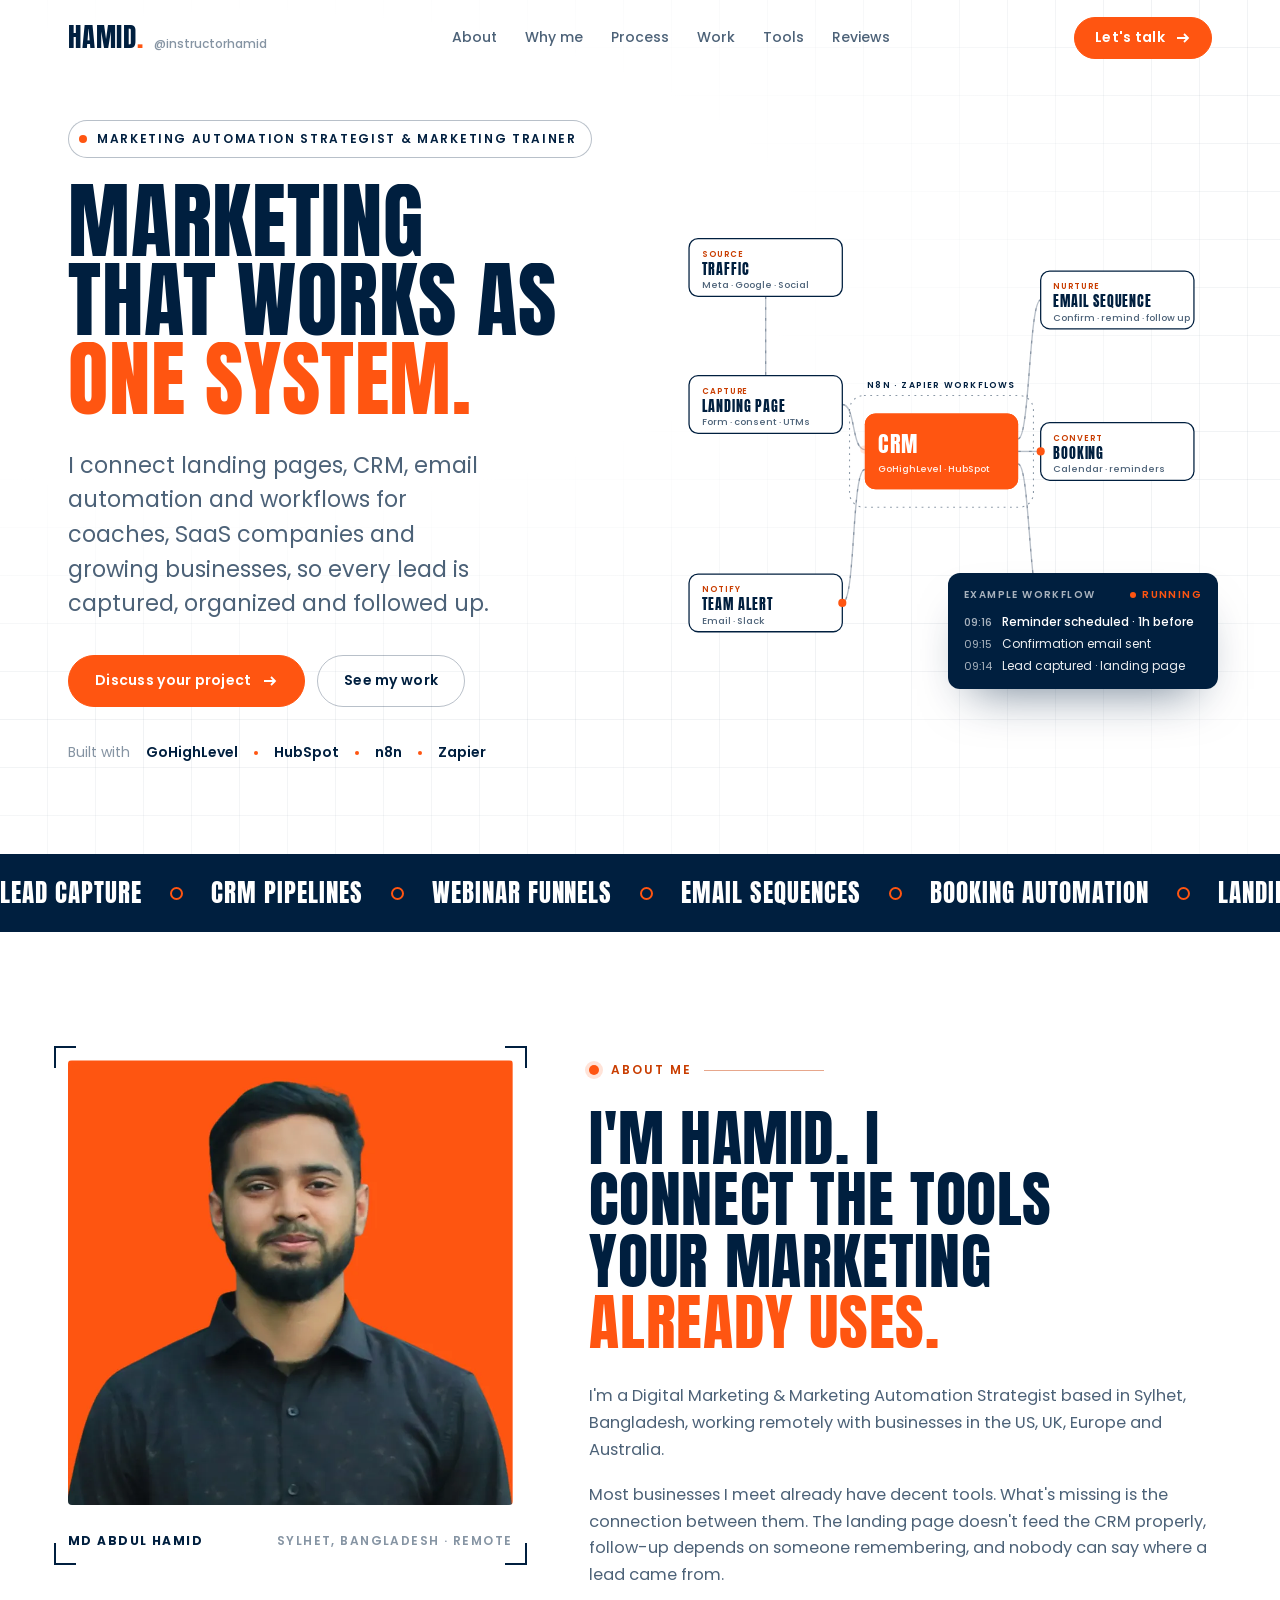
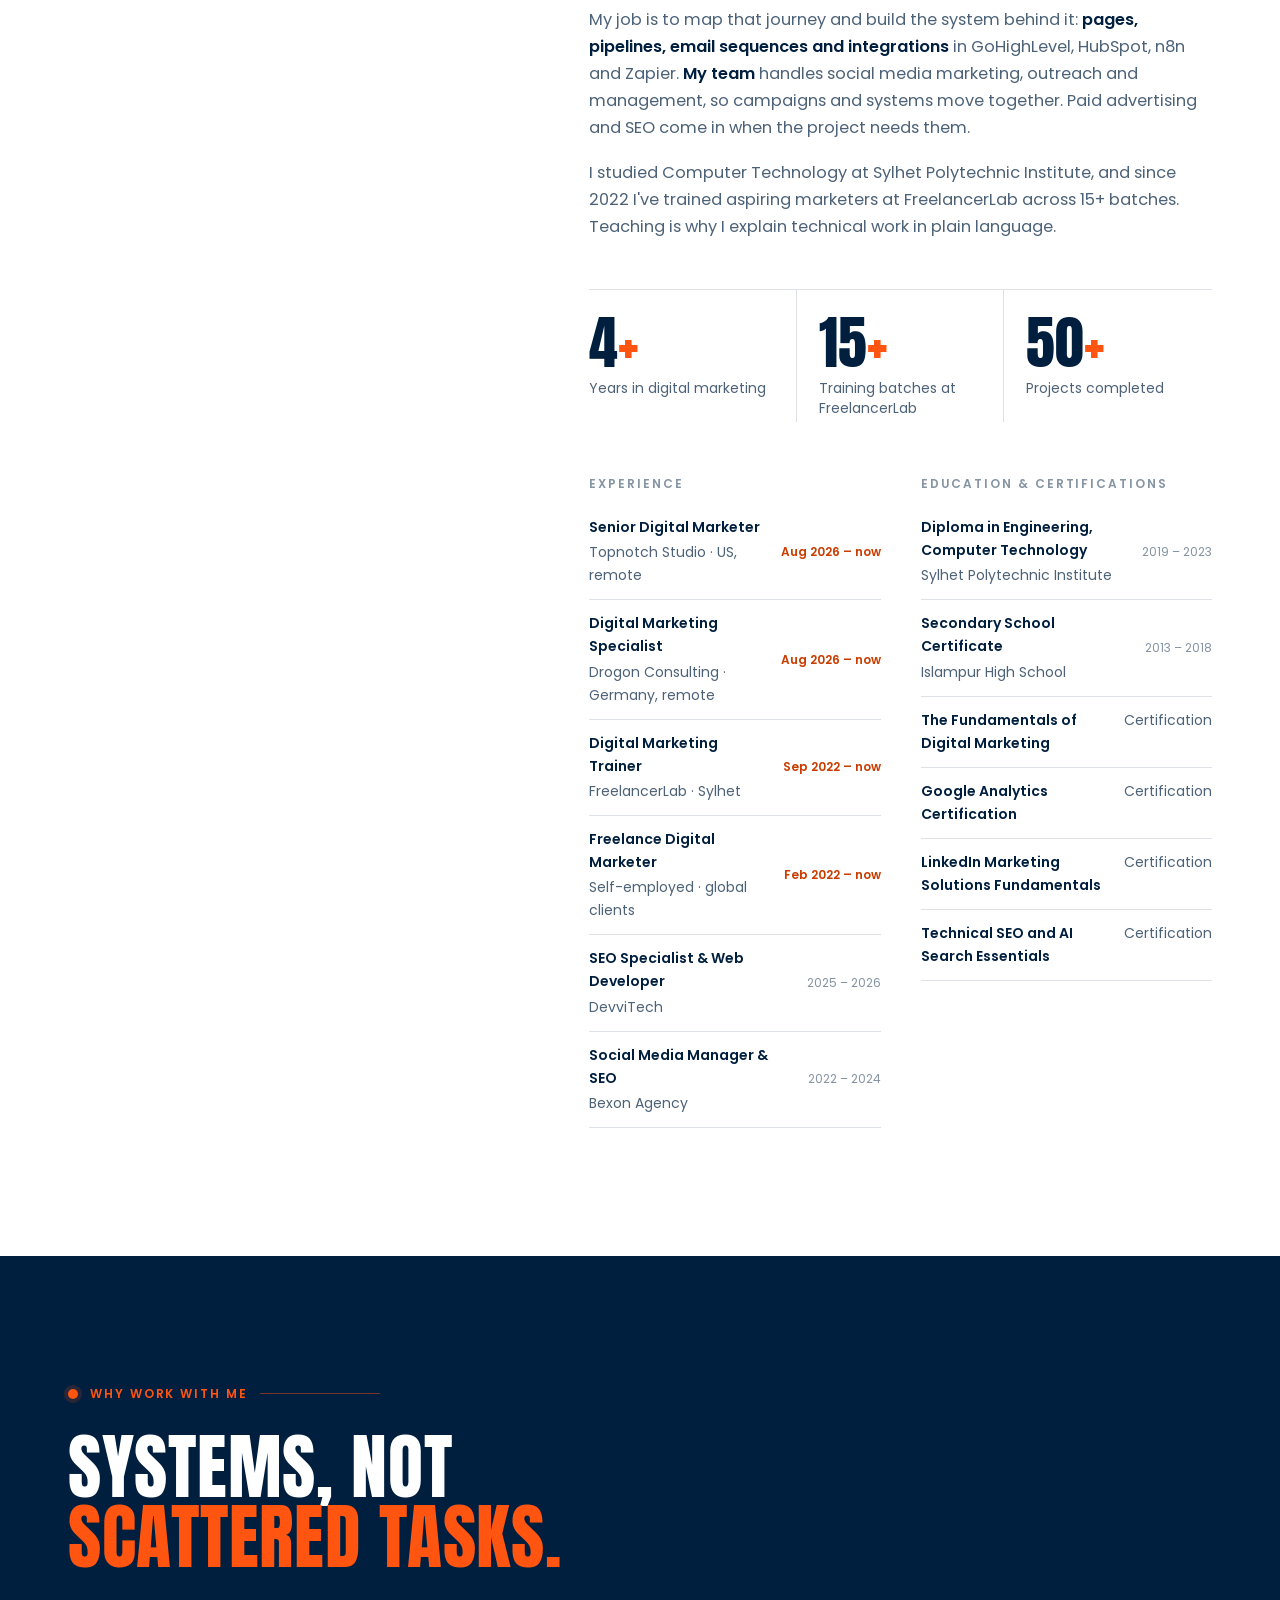
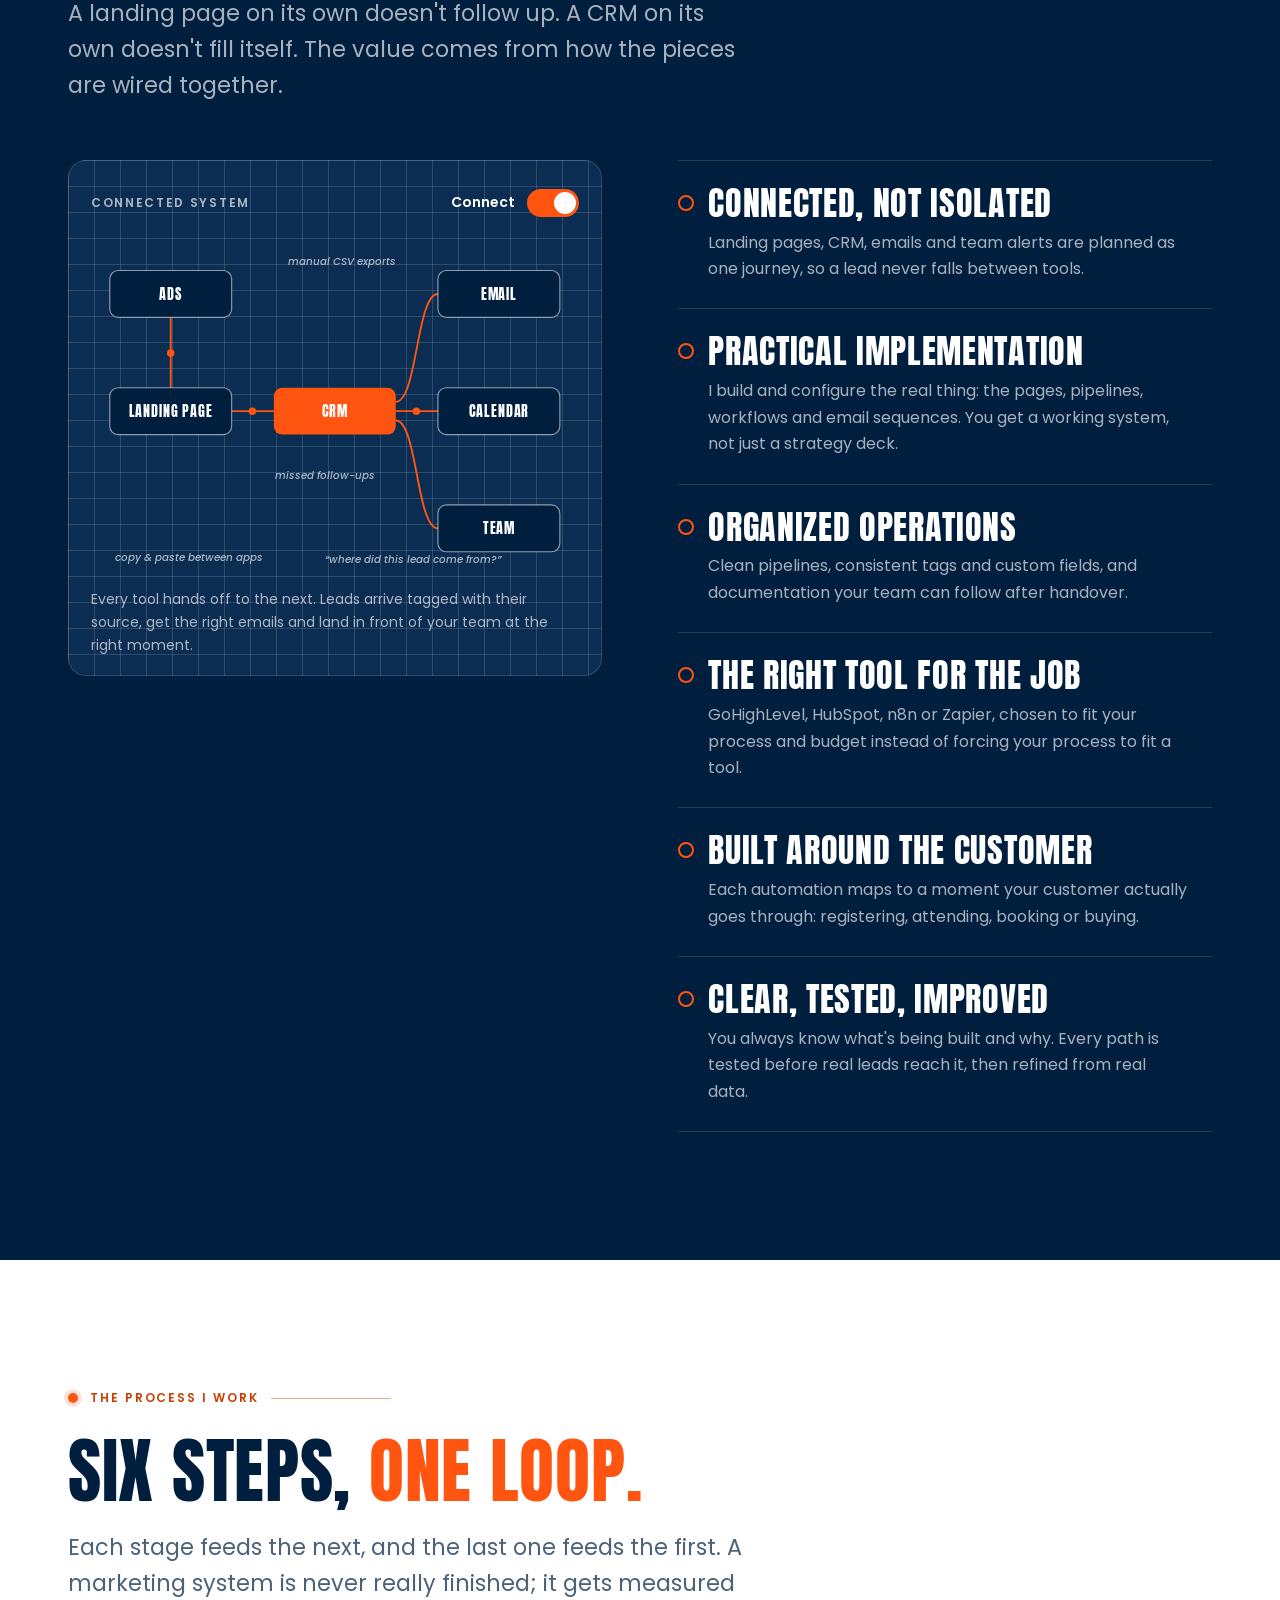
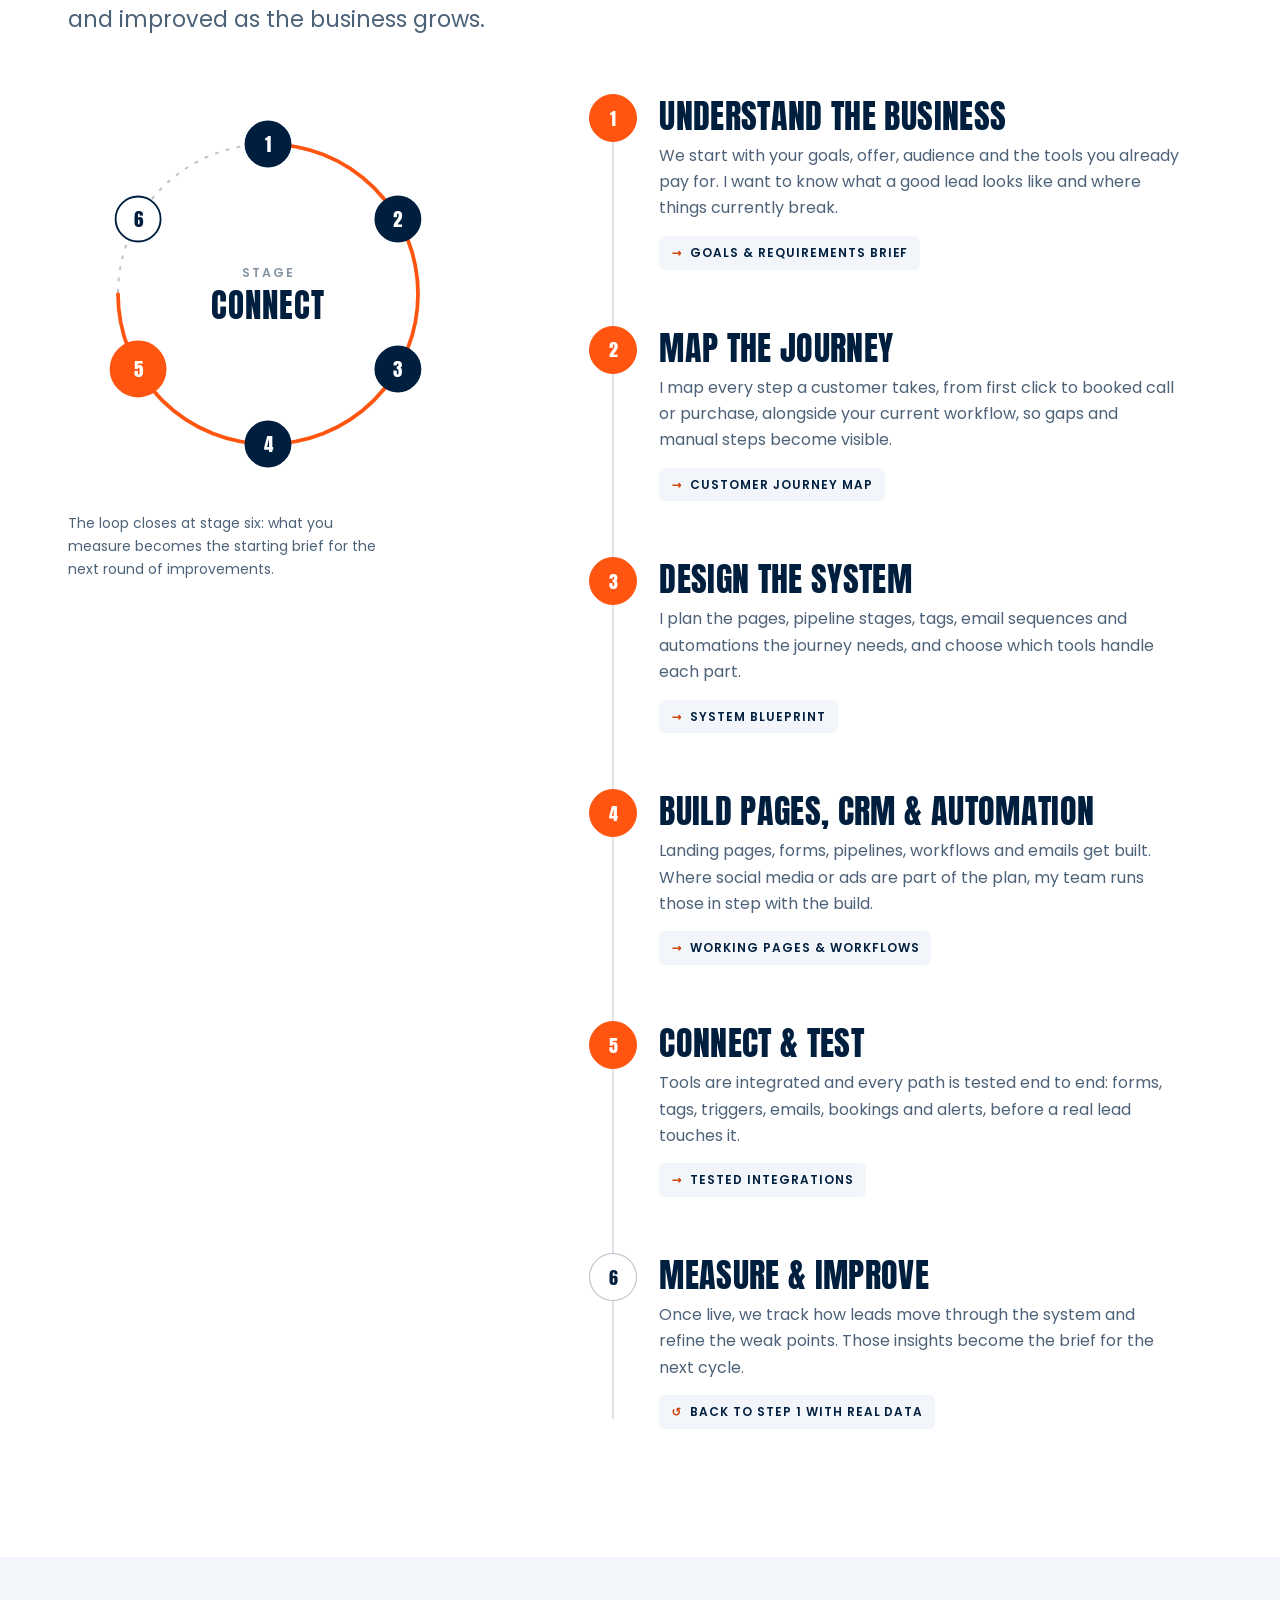
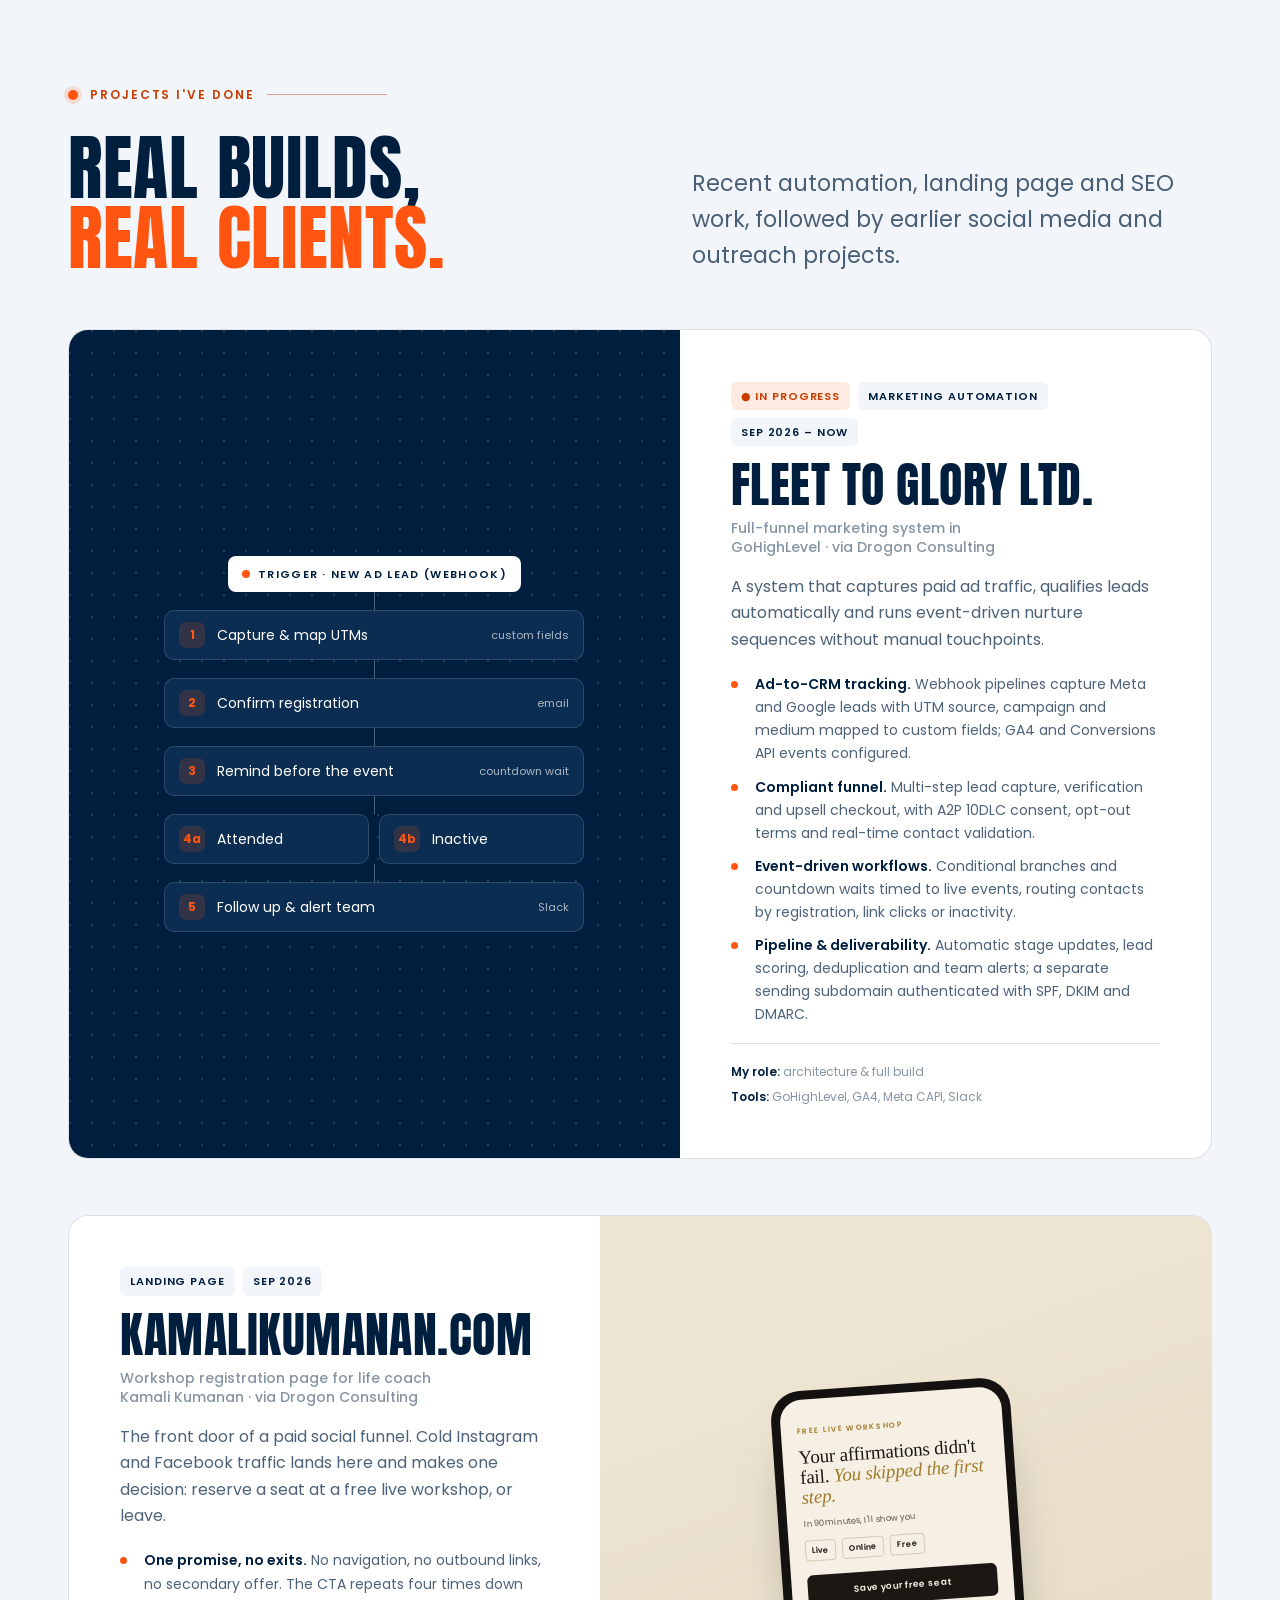
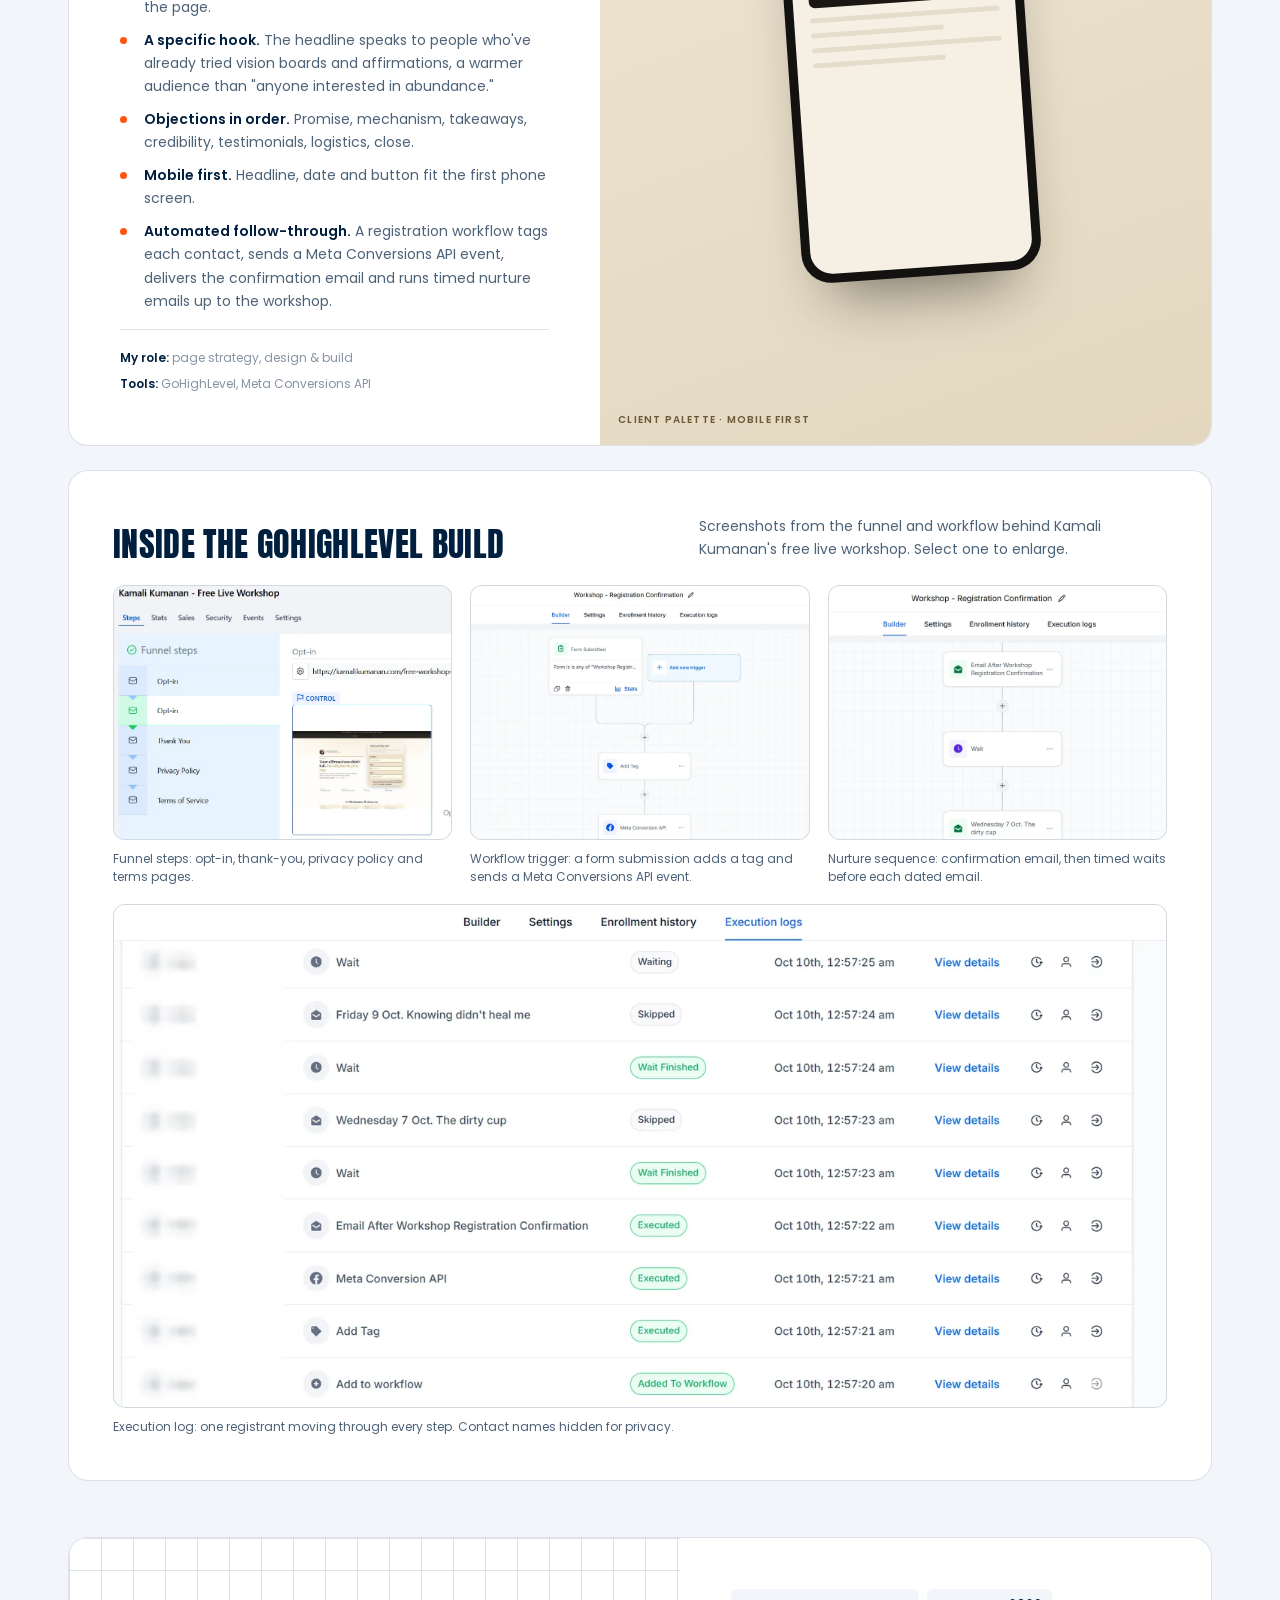
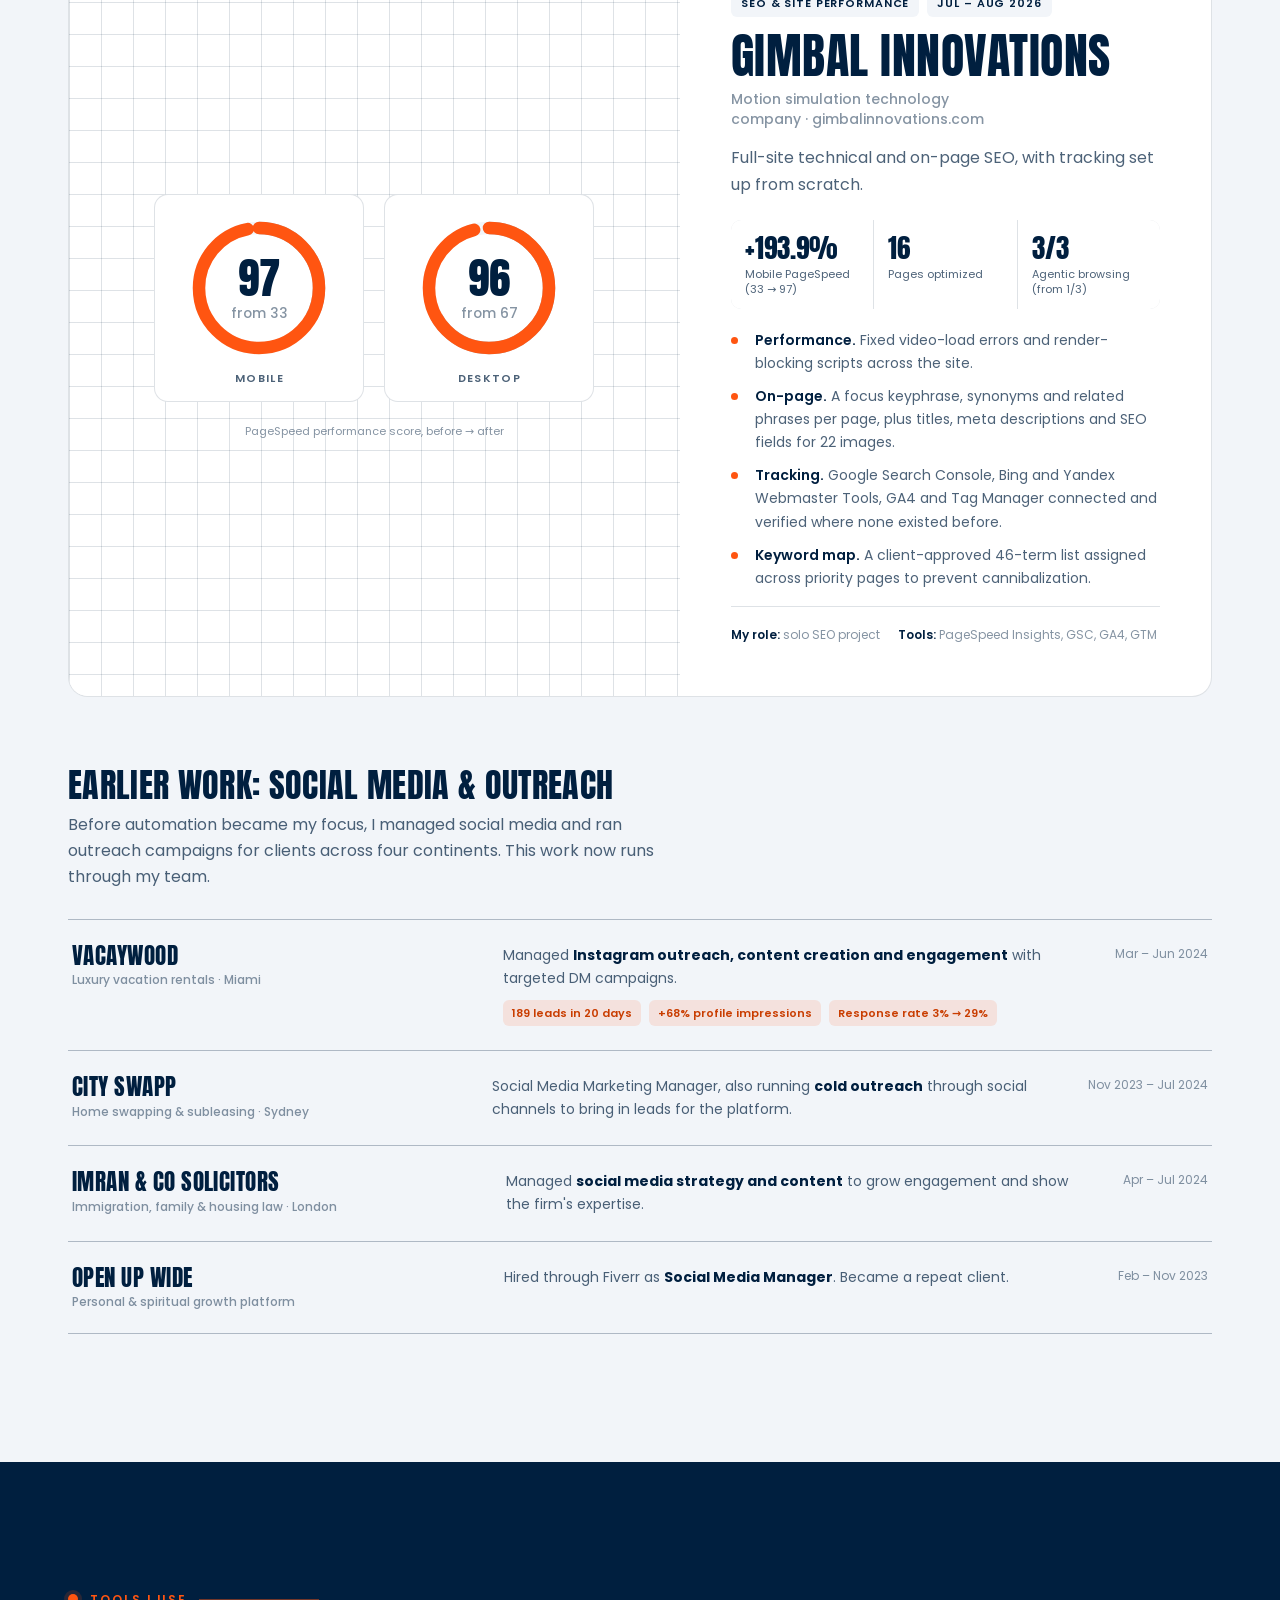
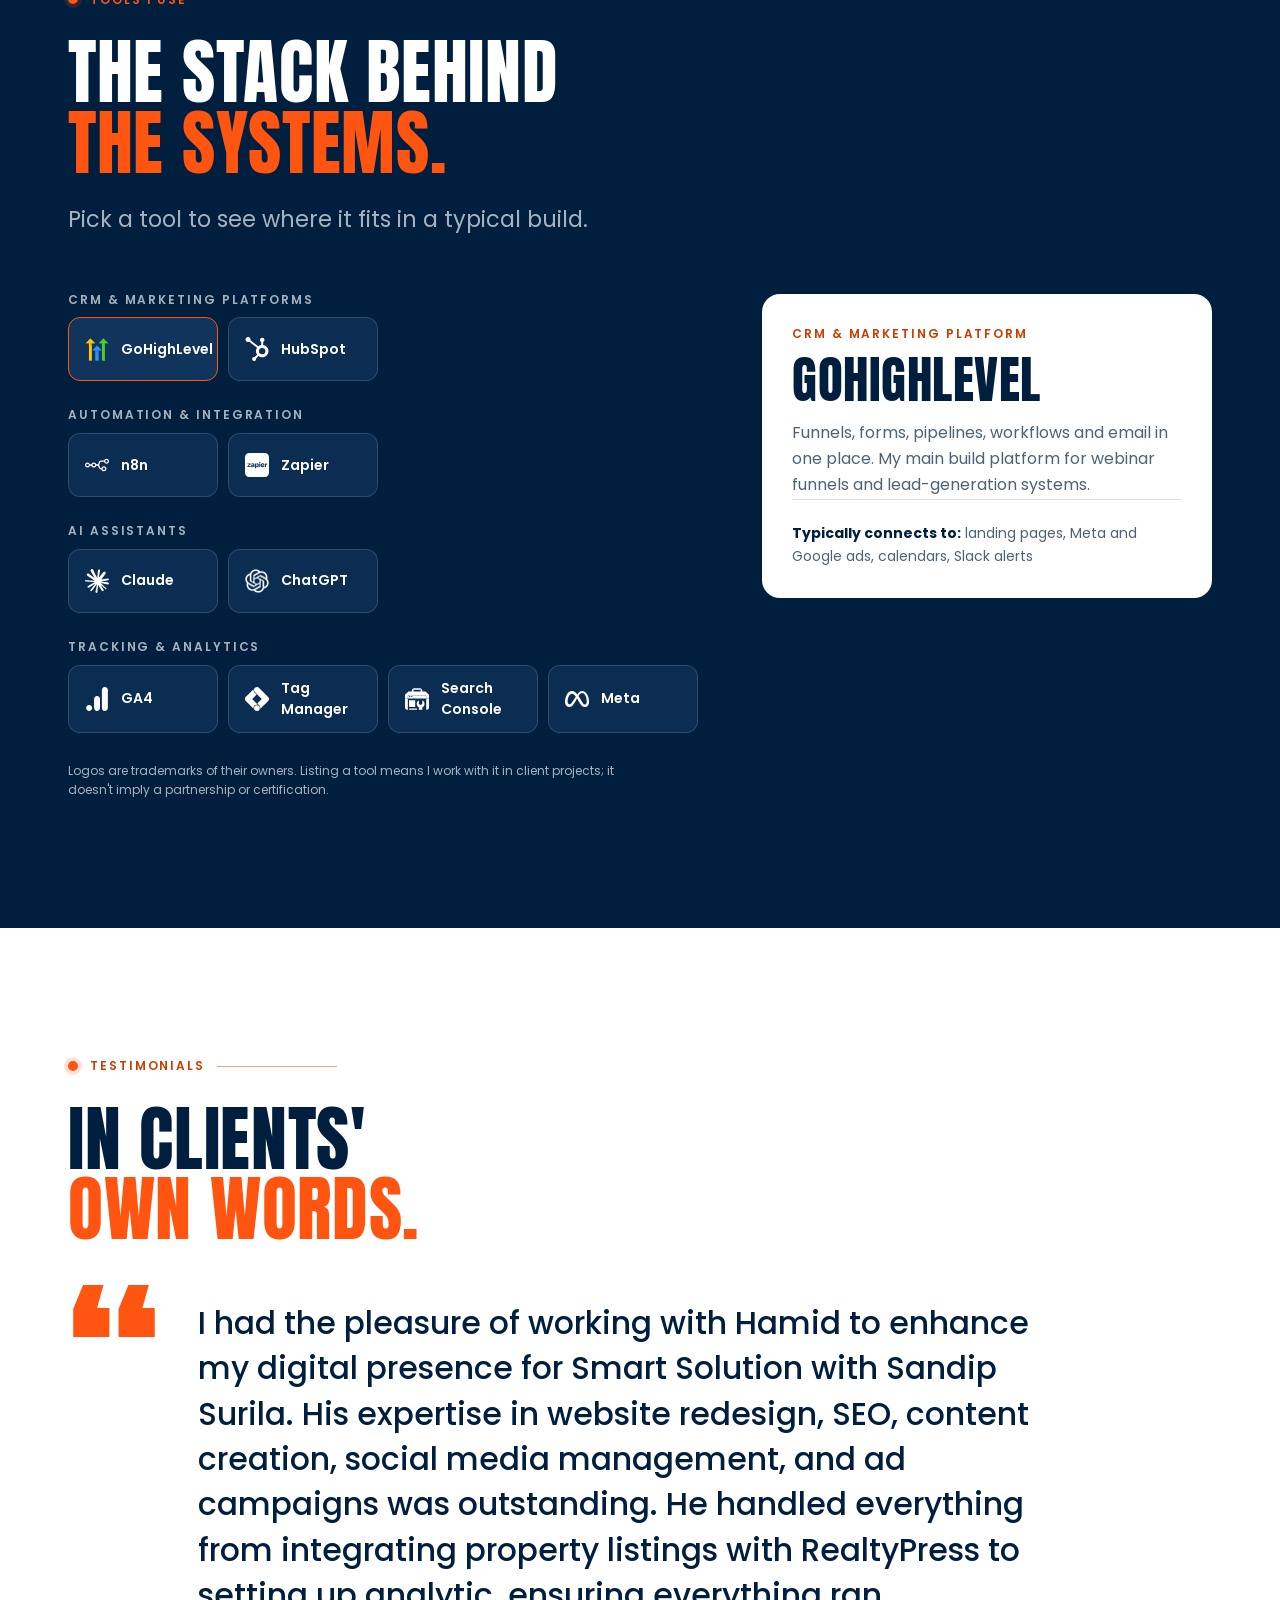
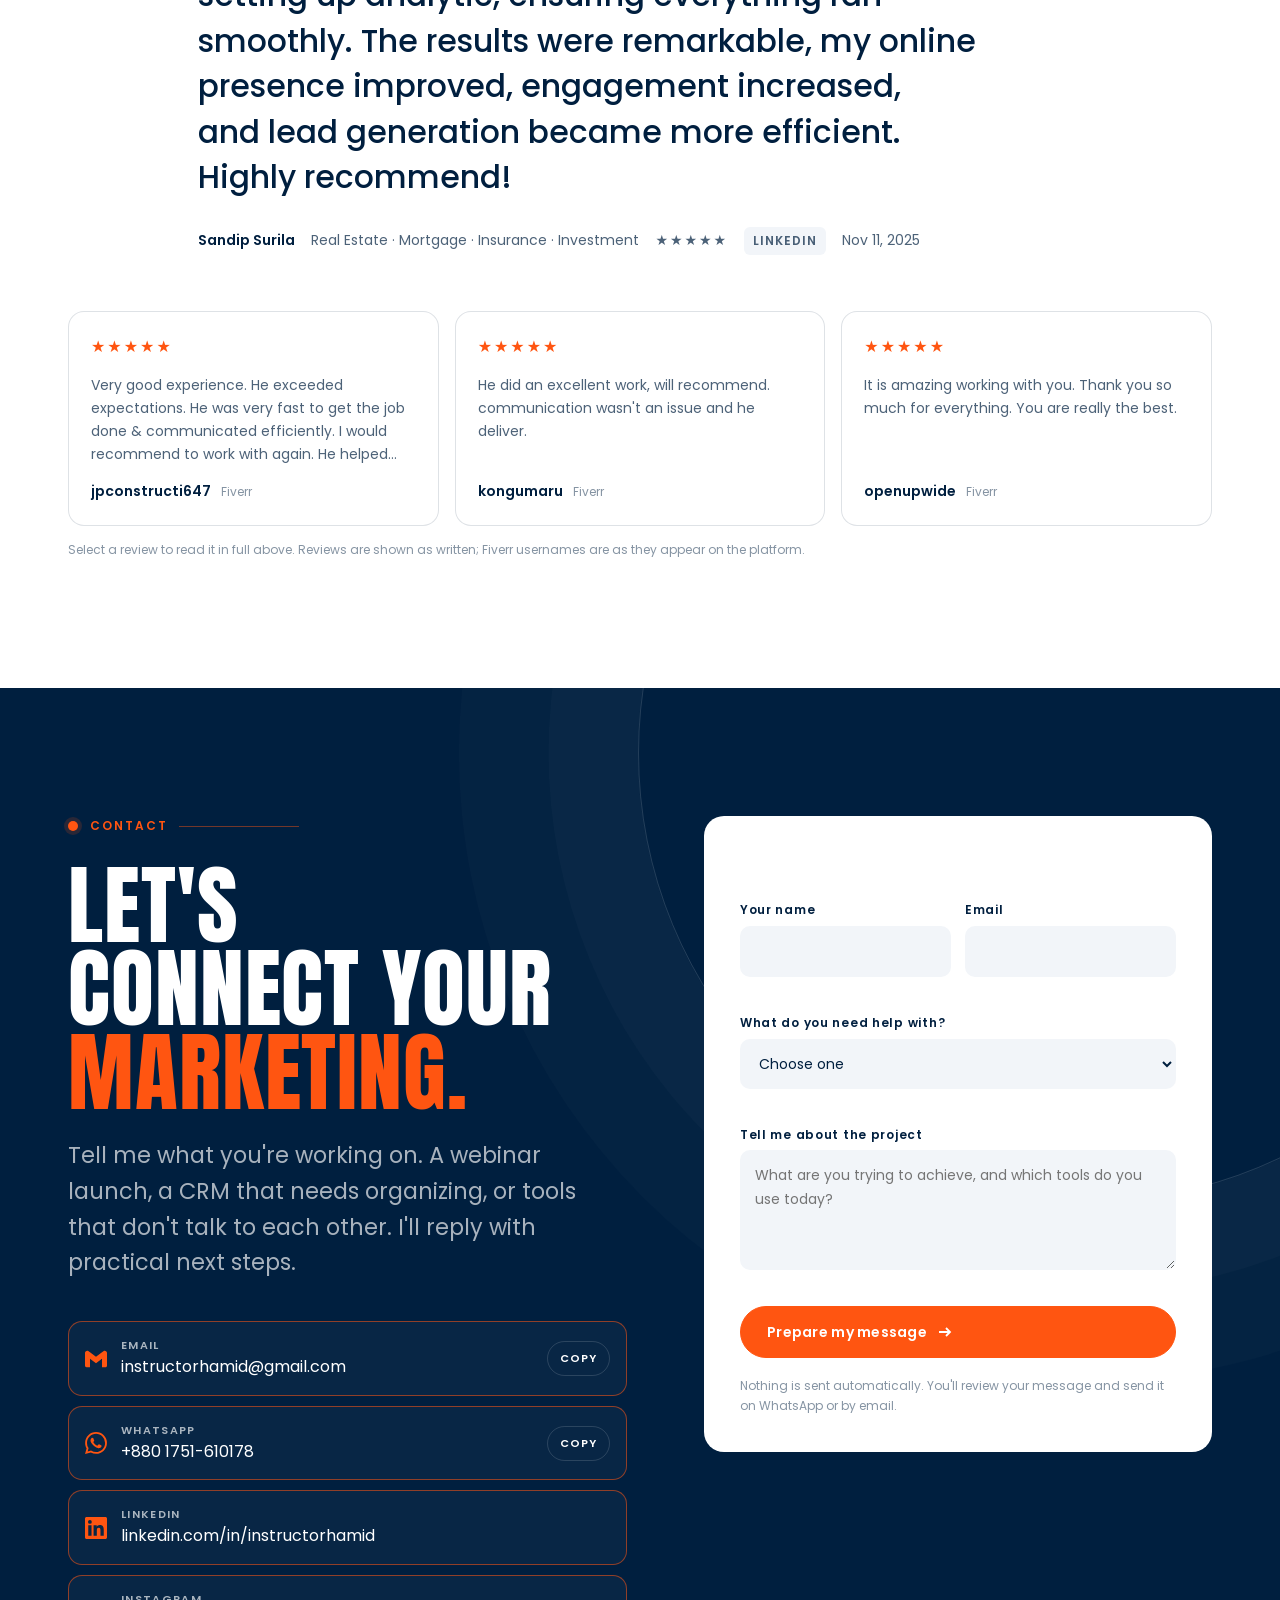
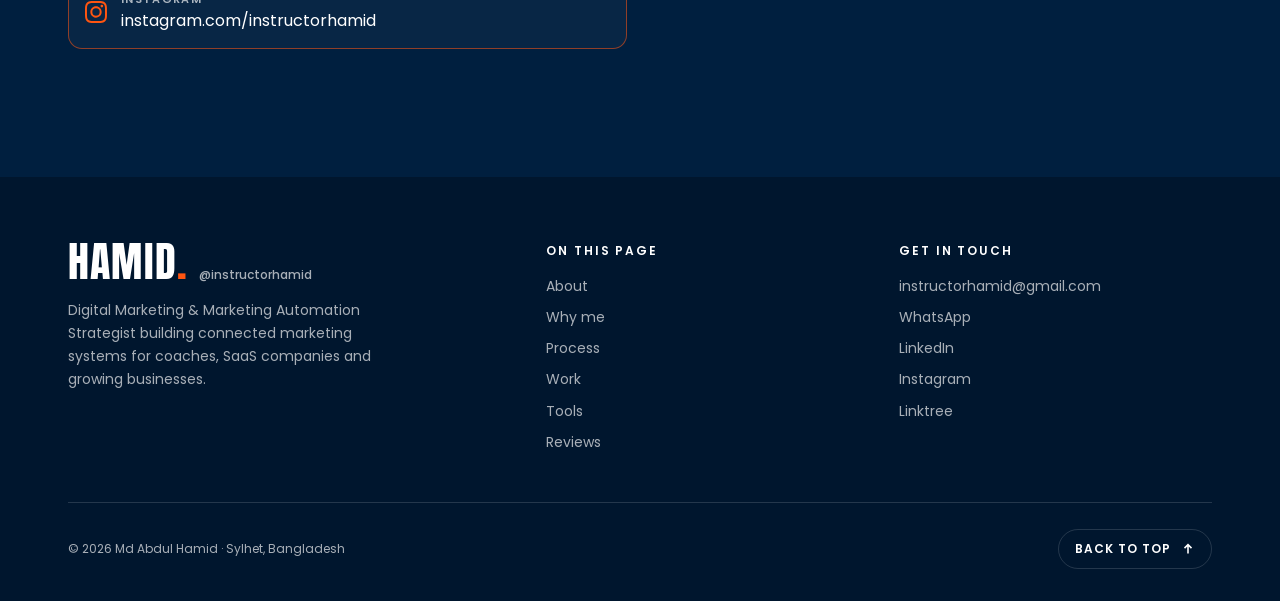
==== commit 6bc5aa1d: "index.html" ====
--- a/index.html
+++ b/index.html
@@ -510,6 +510,7 @@
 'https://www.googletagmanager.com/gtm.js?id='+i+dl;f.parentNode.insertBefore(j,f);
 })(window,document,'script','dataLayer','GTM-WCXM66GB');</script>
 <!-- End Google Tag Manager -->
+   <meta name="google-site-verification" content="5K6_mXbUYG-KirnsfJDpZ7iNAt59E5lFHcRhwmx1AM8" />
 </head>
 <body>
 <a class="skip" href="#main">Skip to content</a>
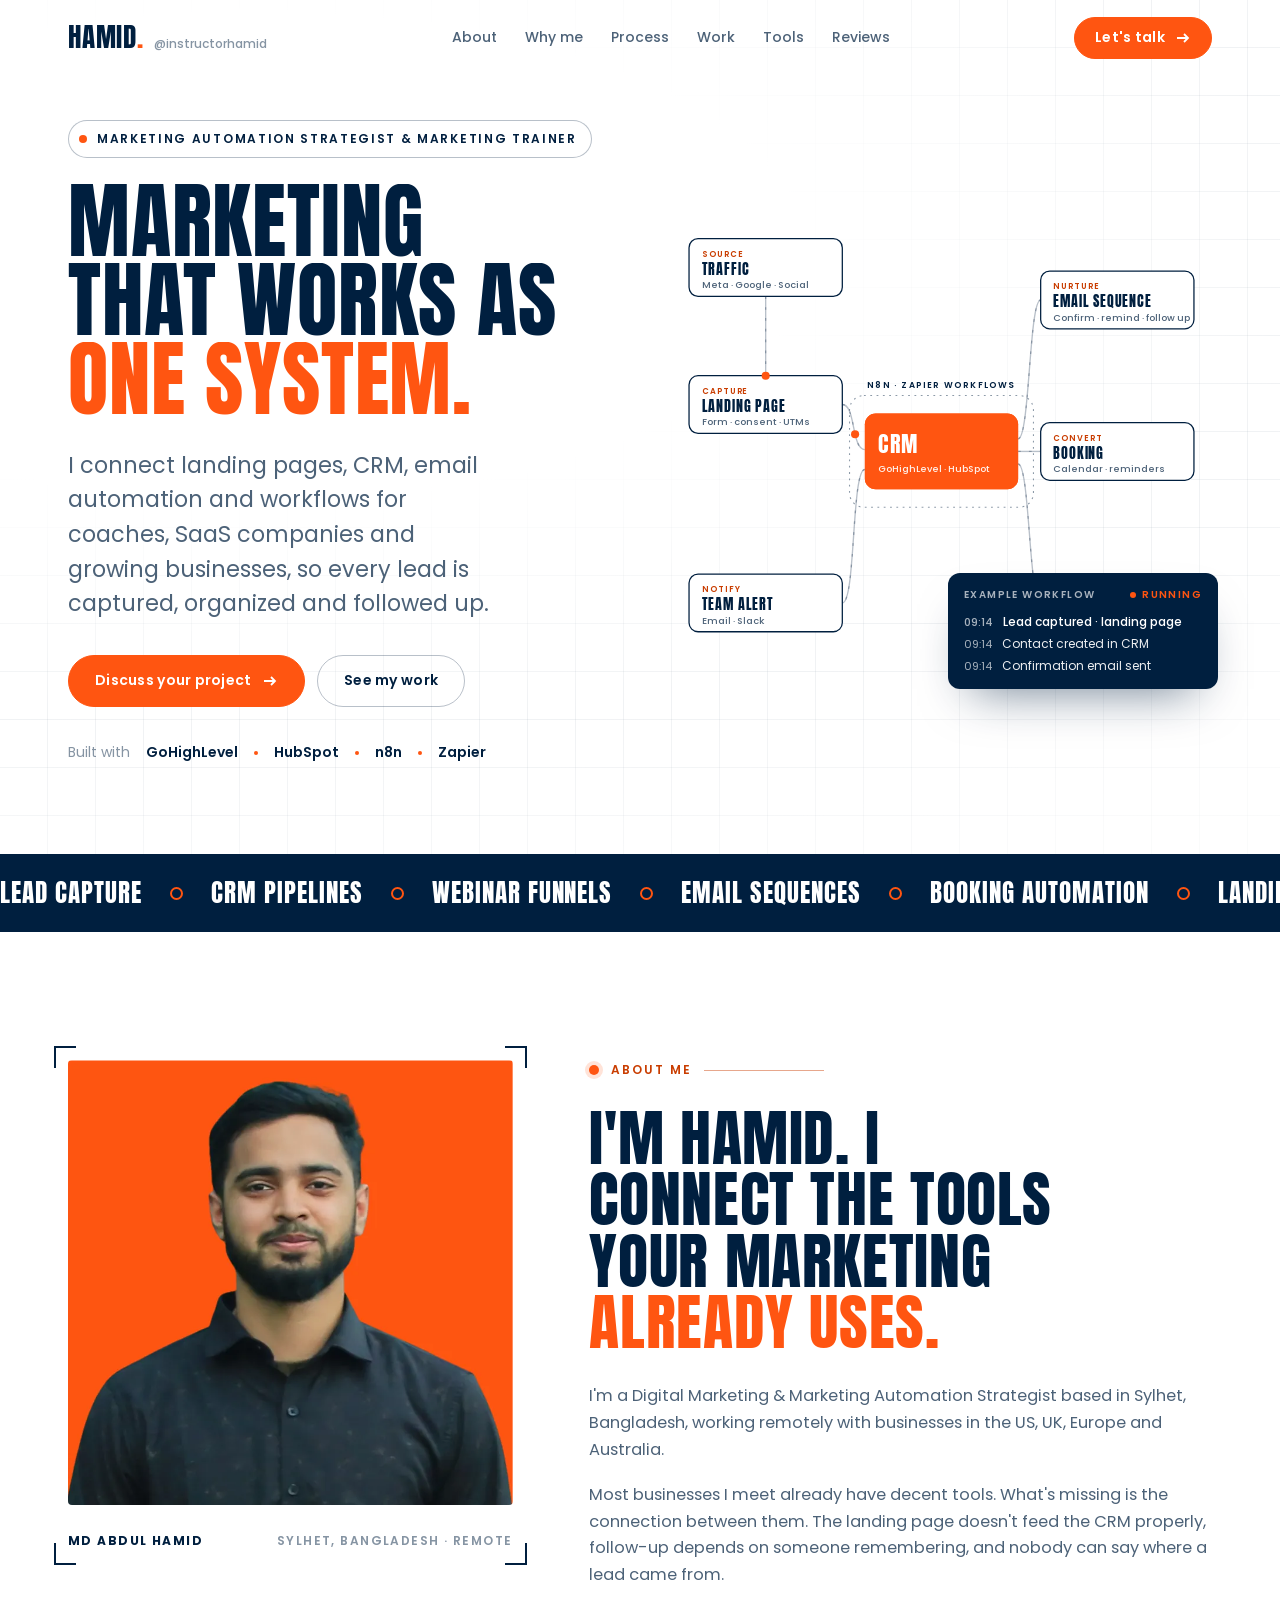
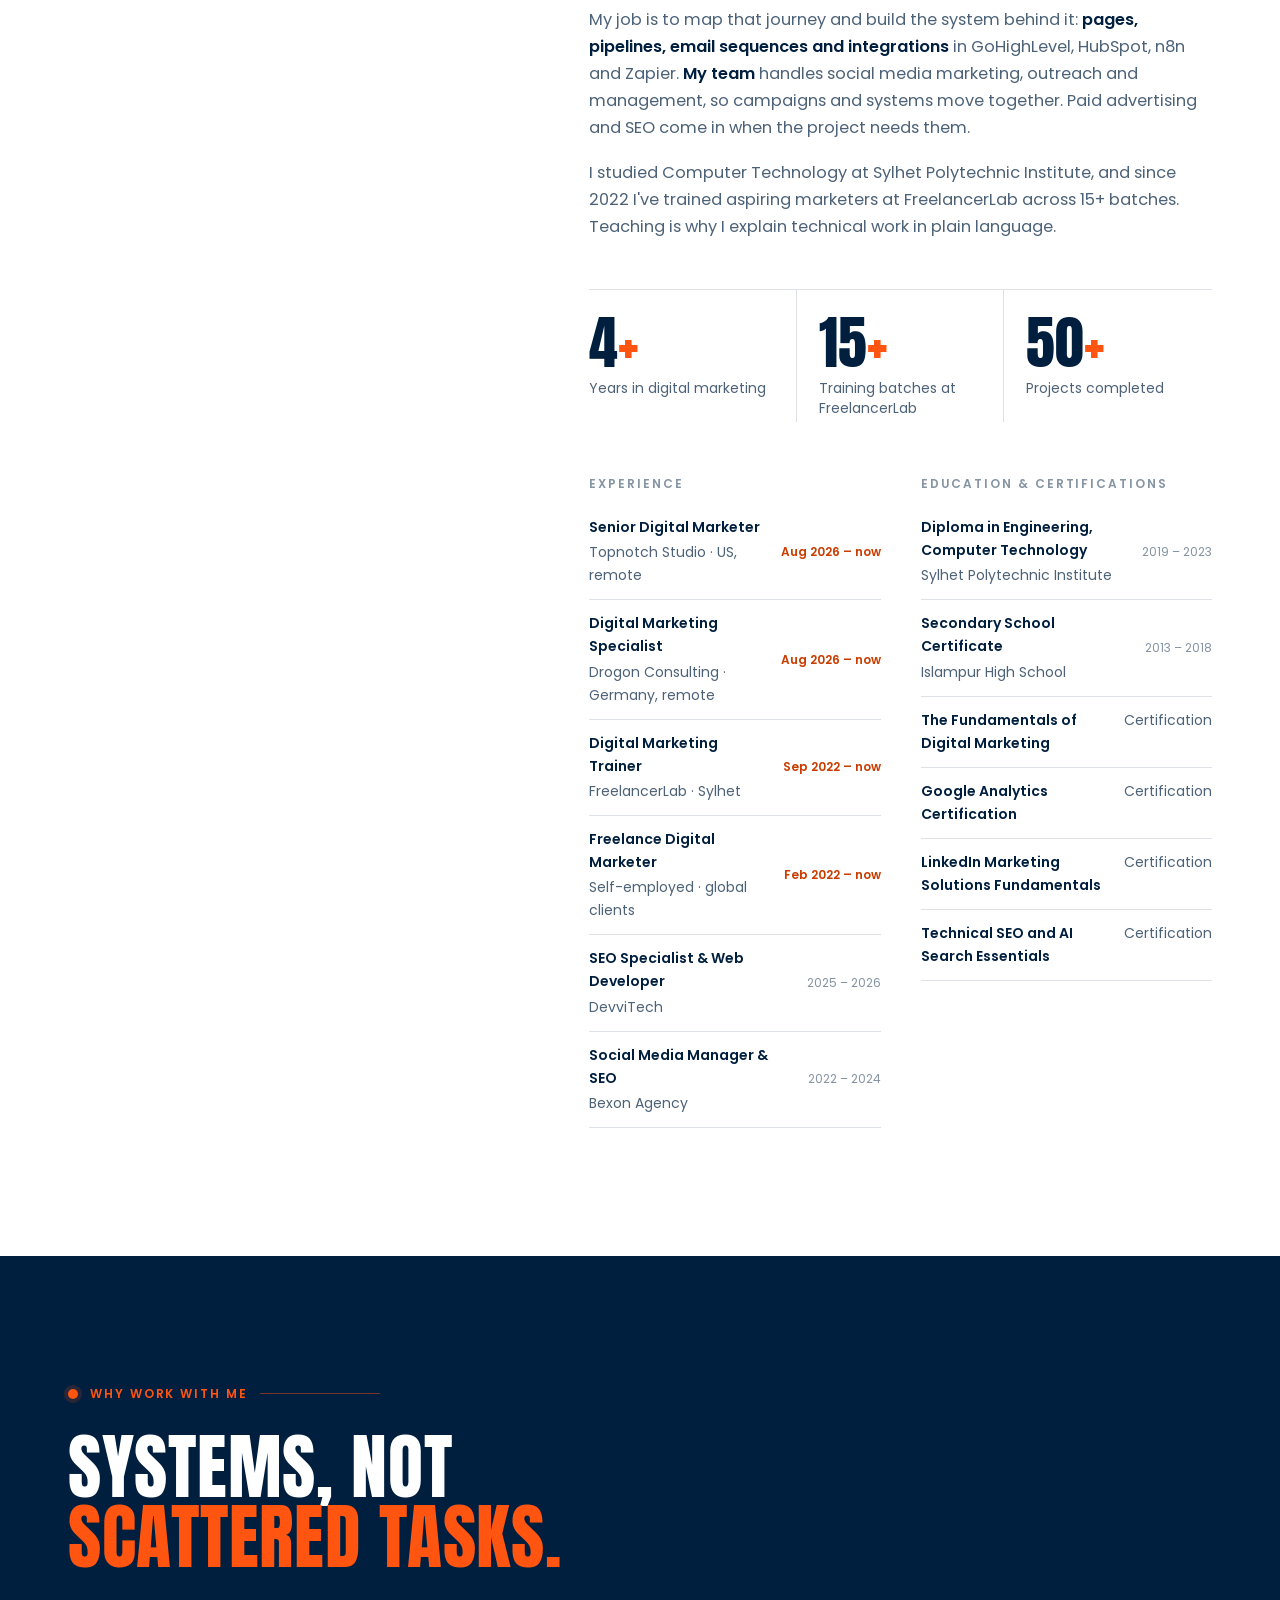
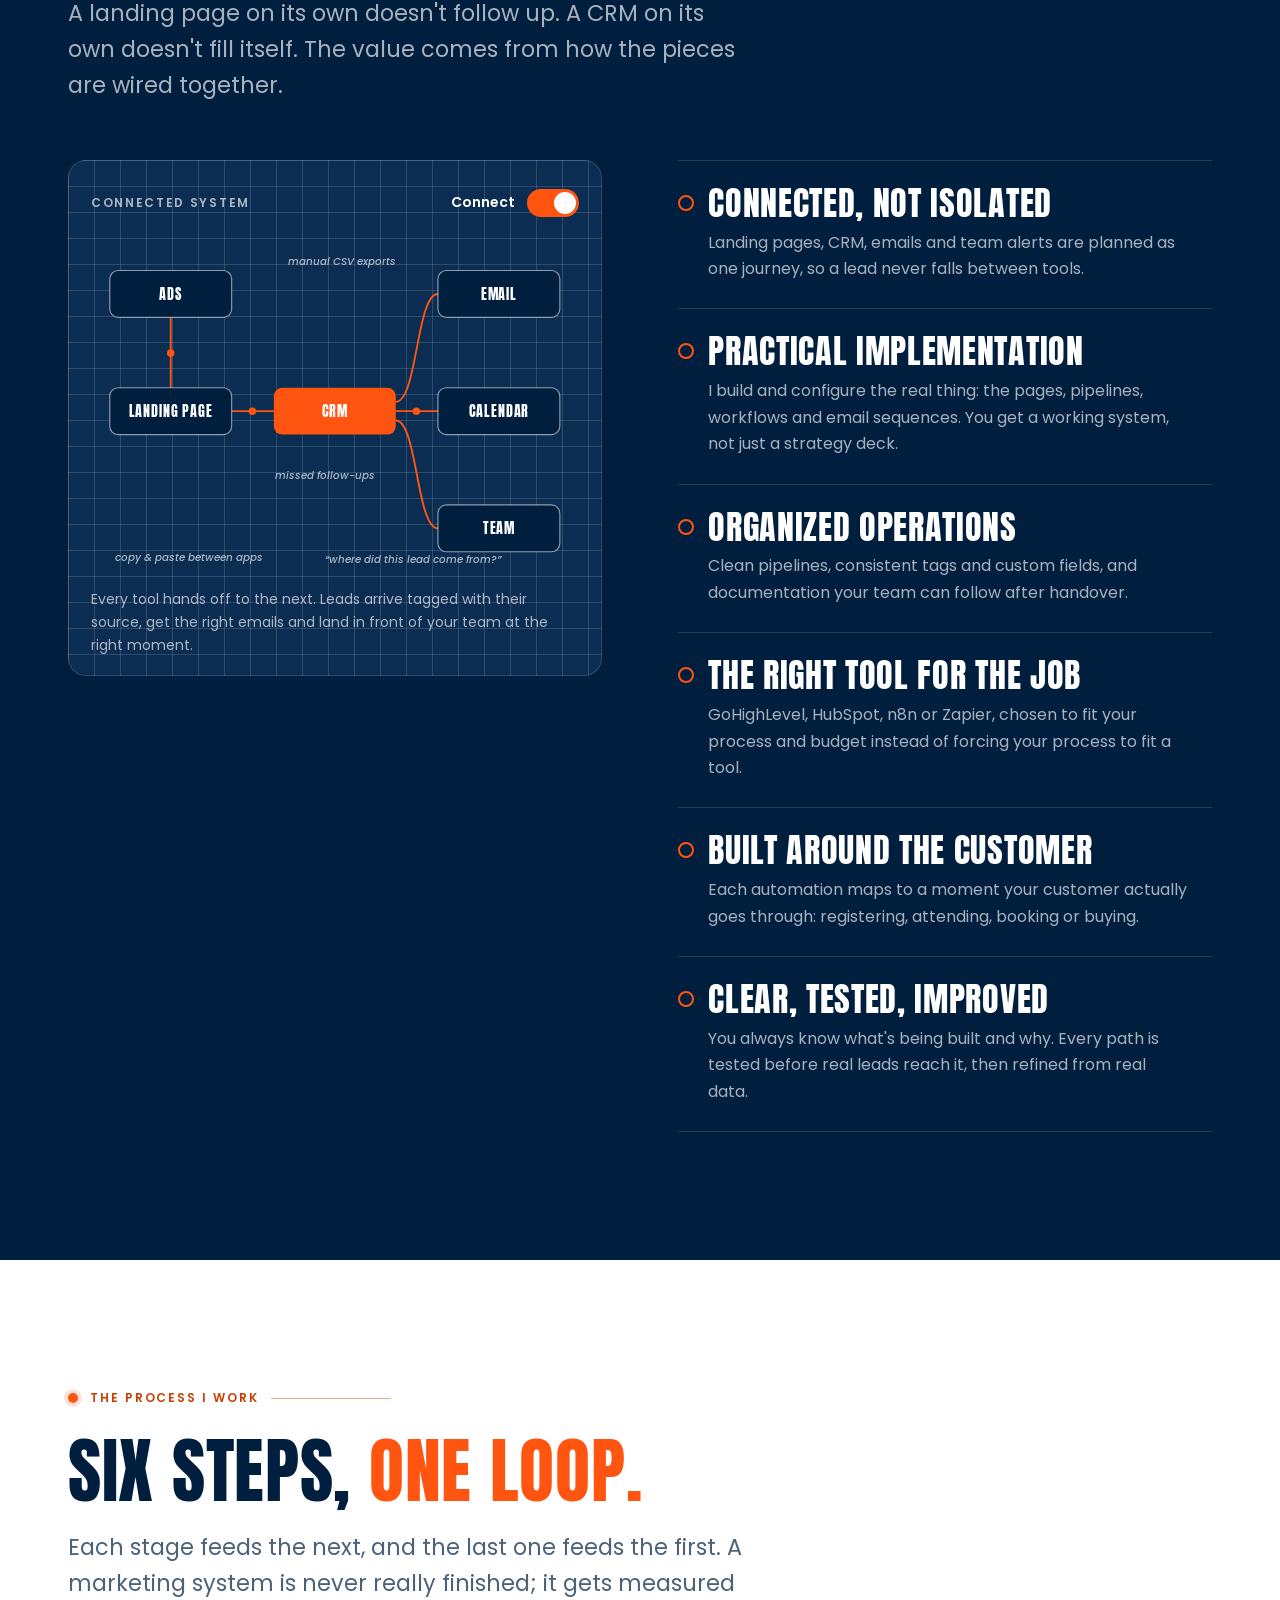
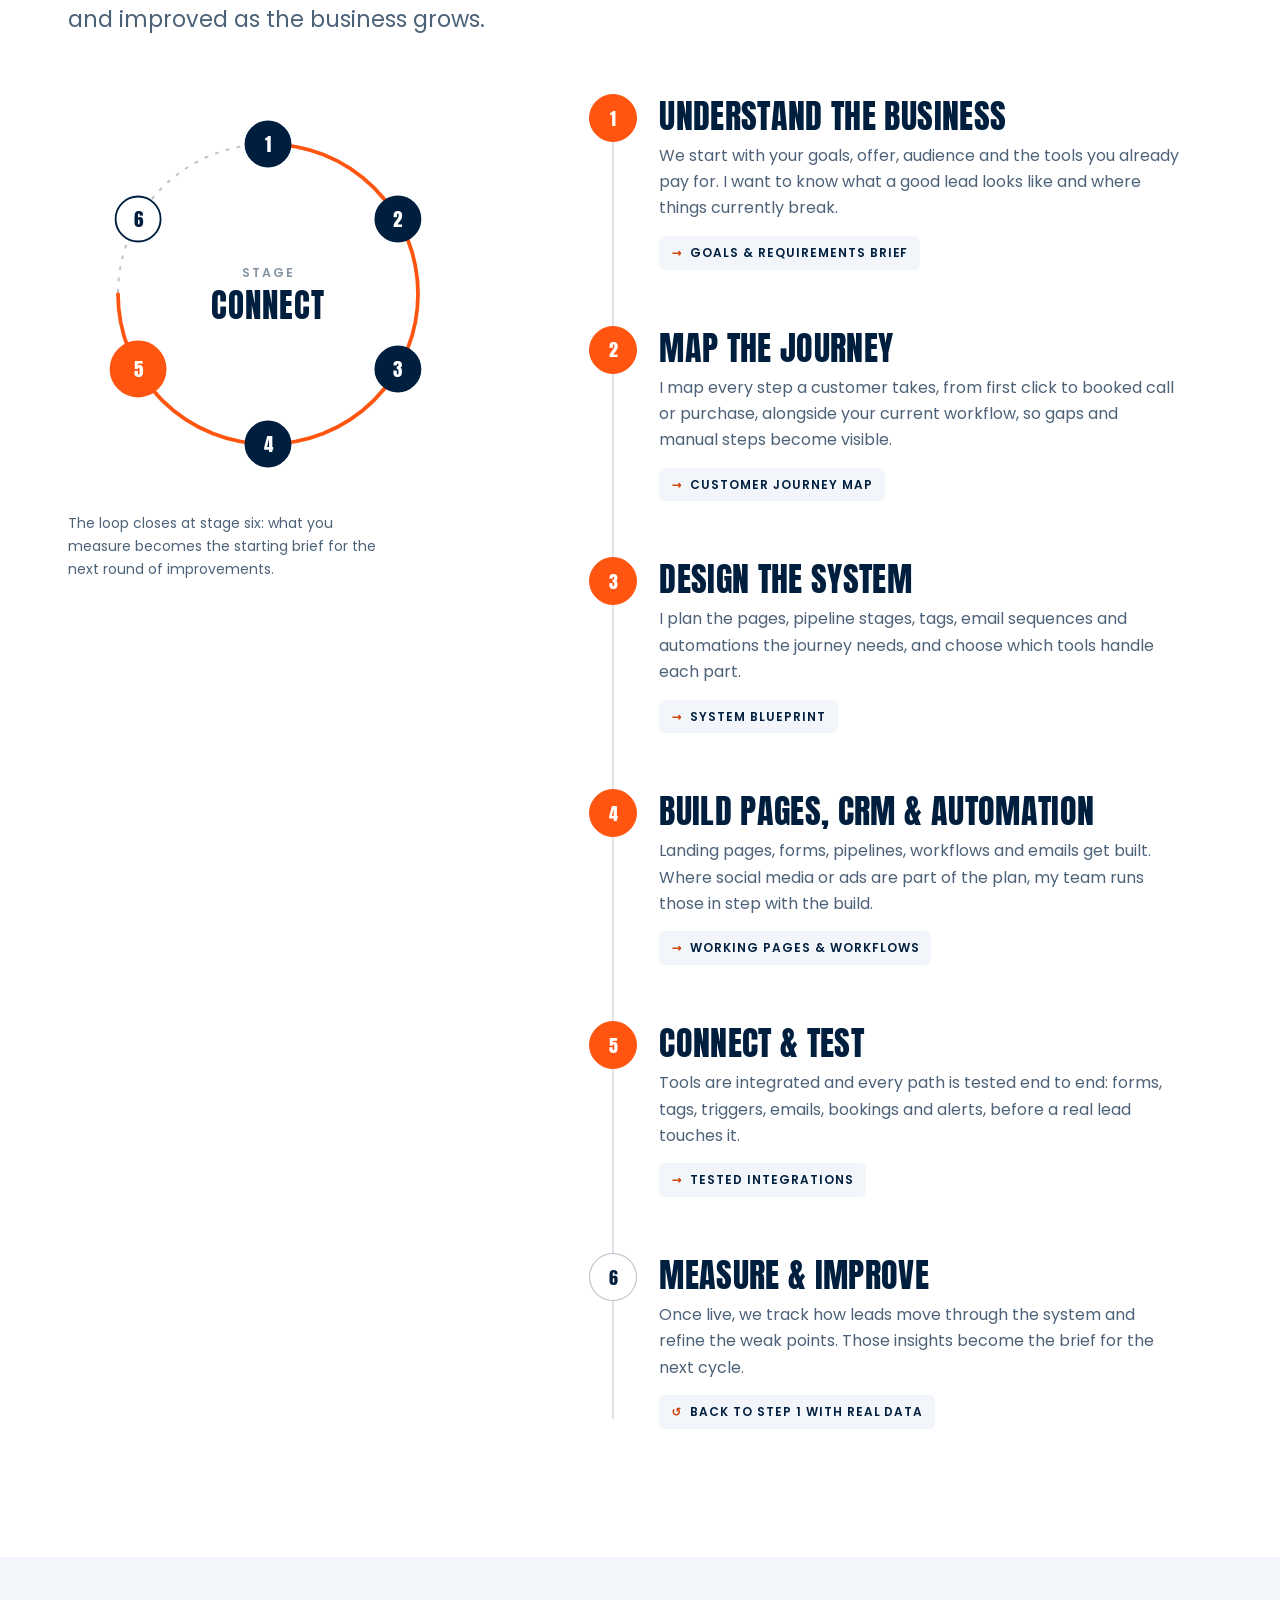
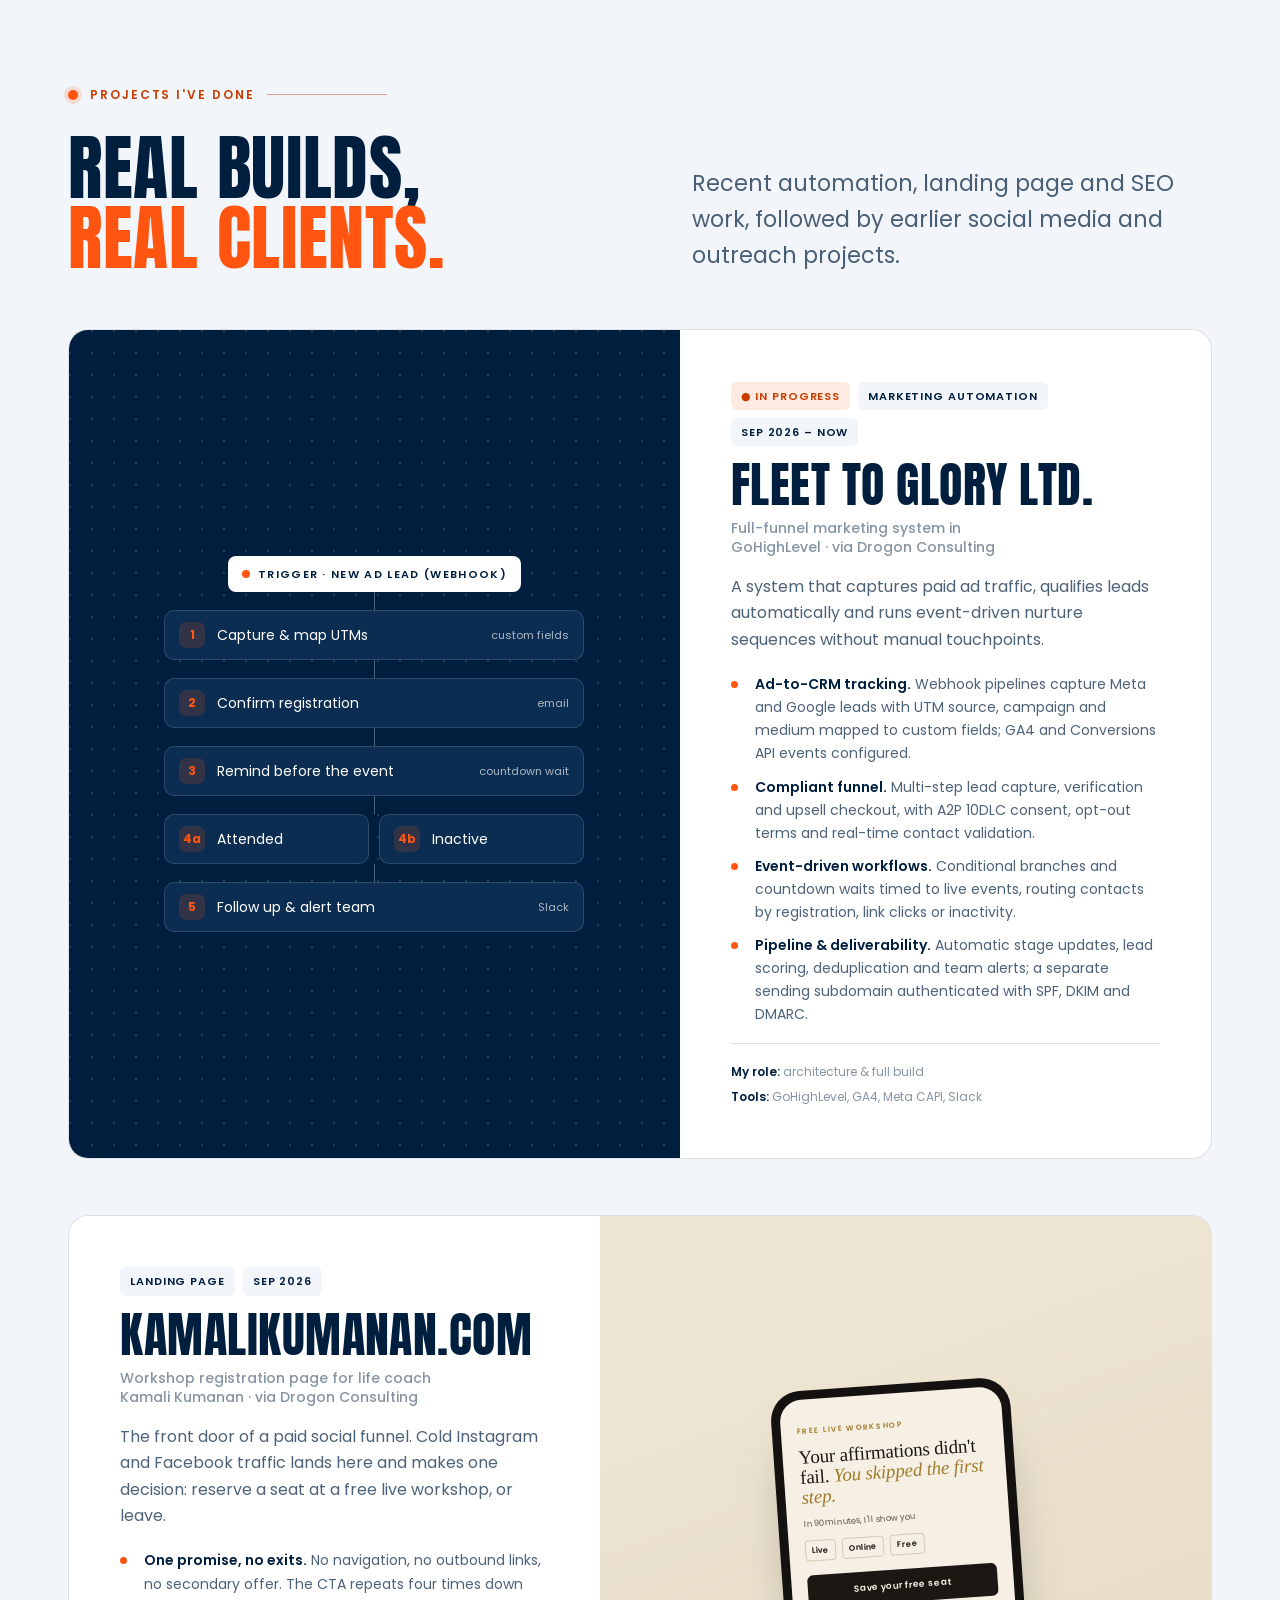
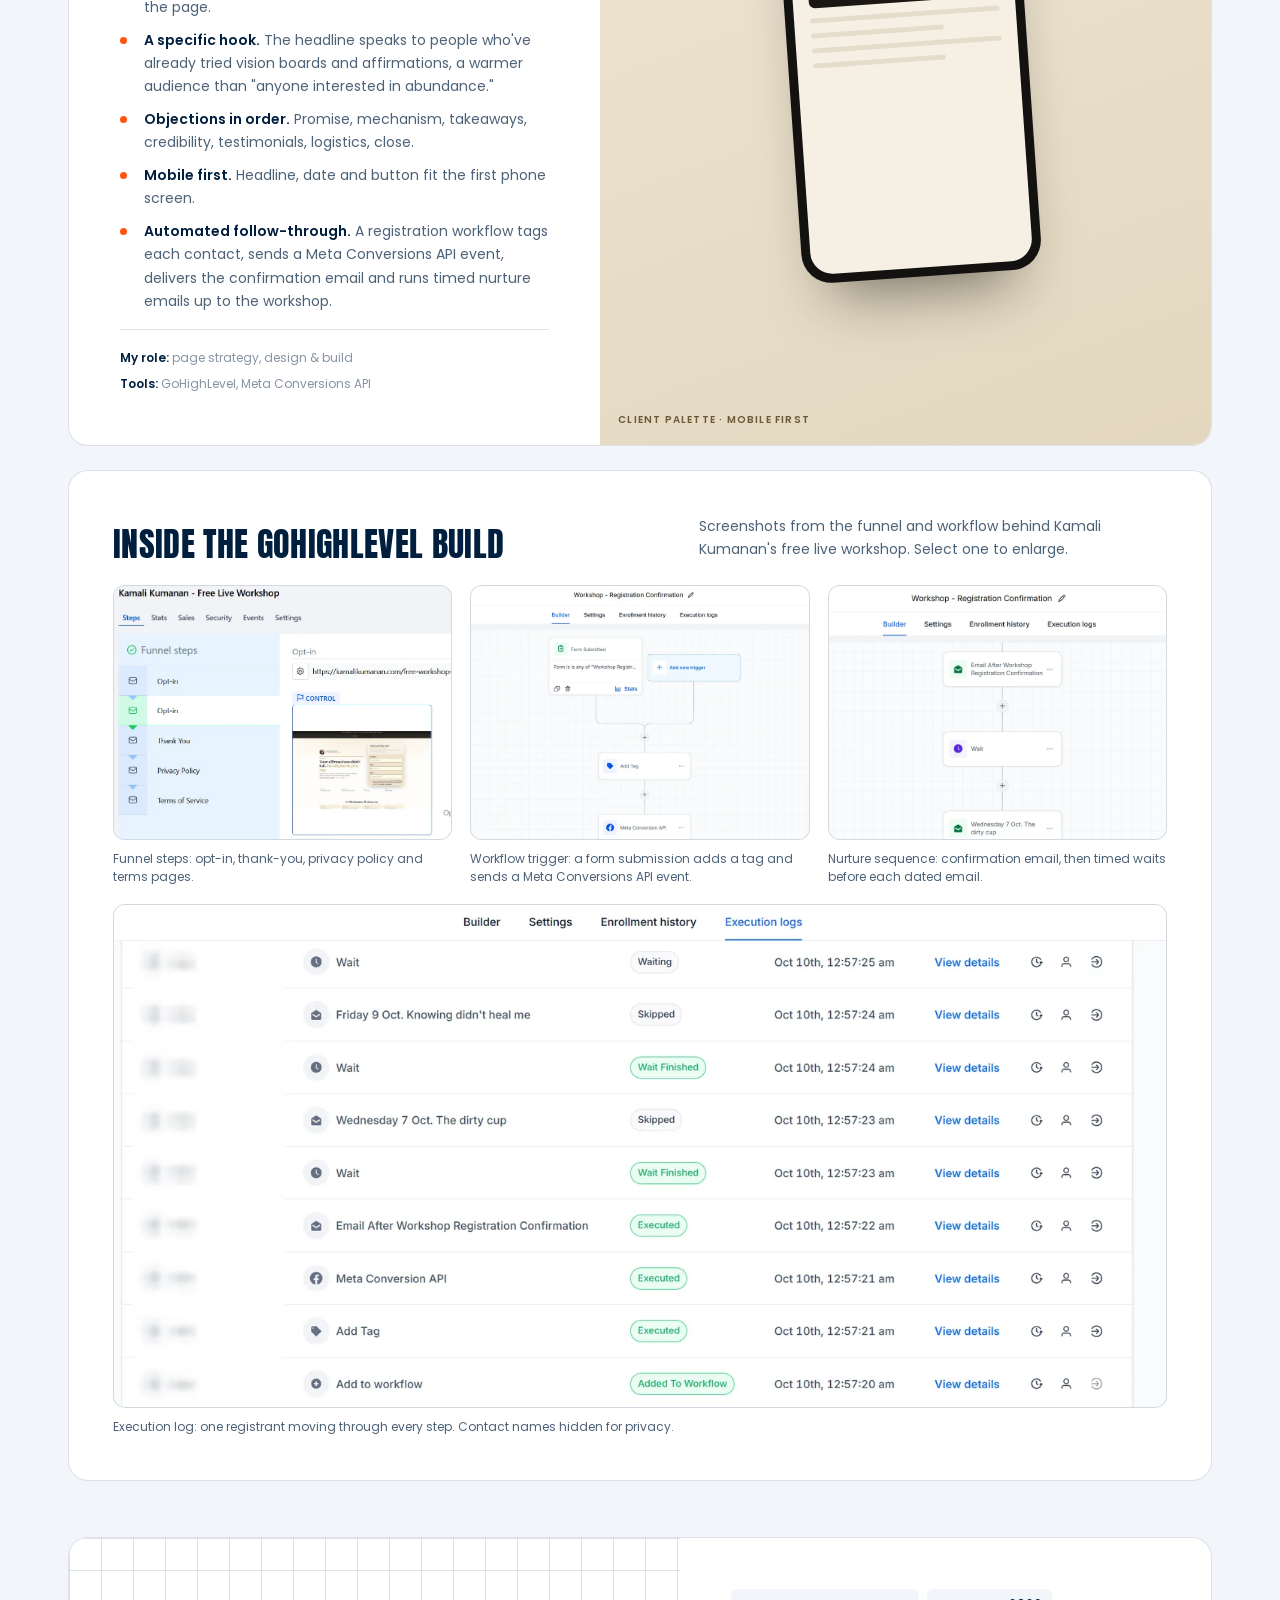
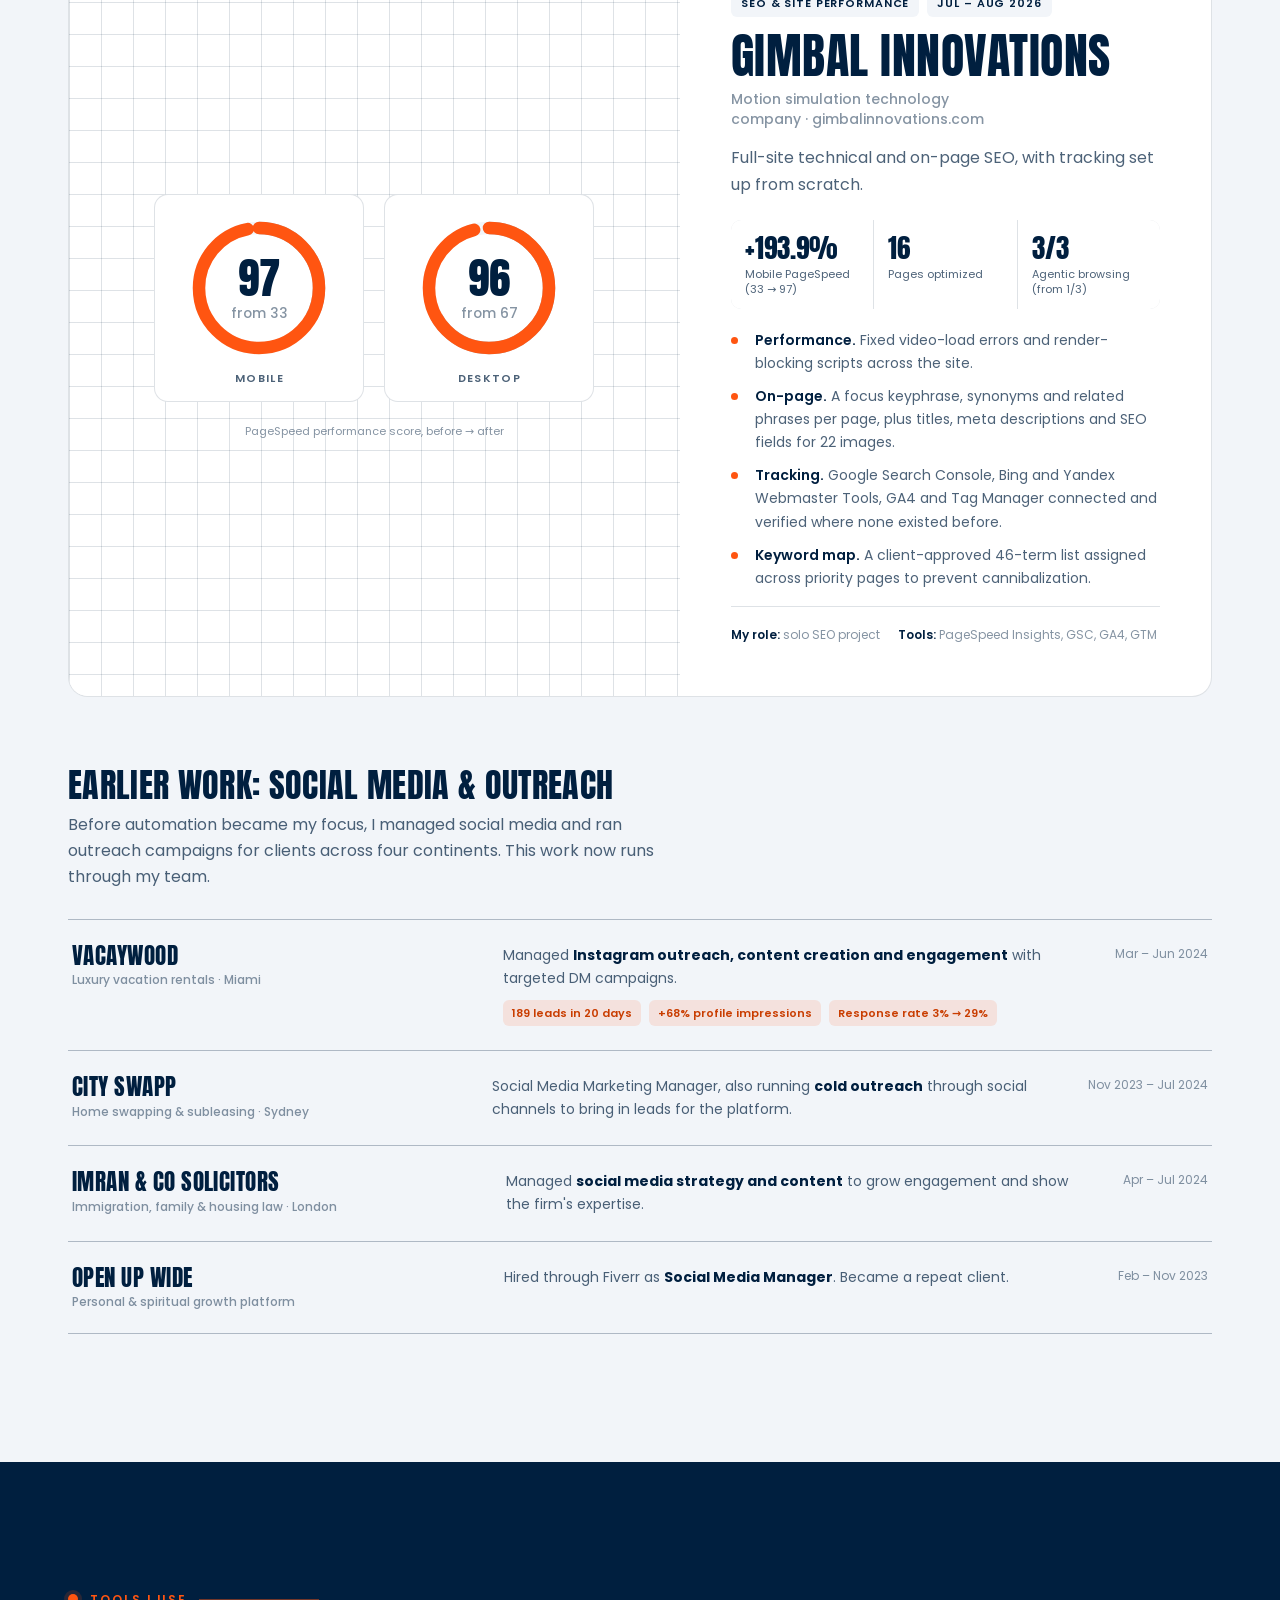
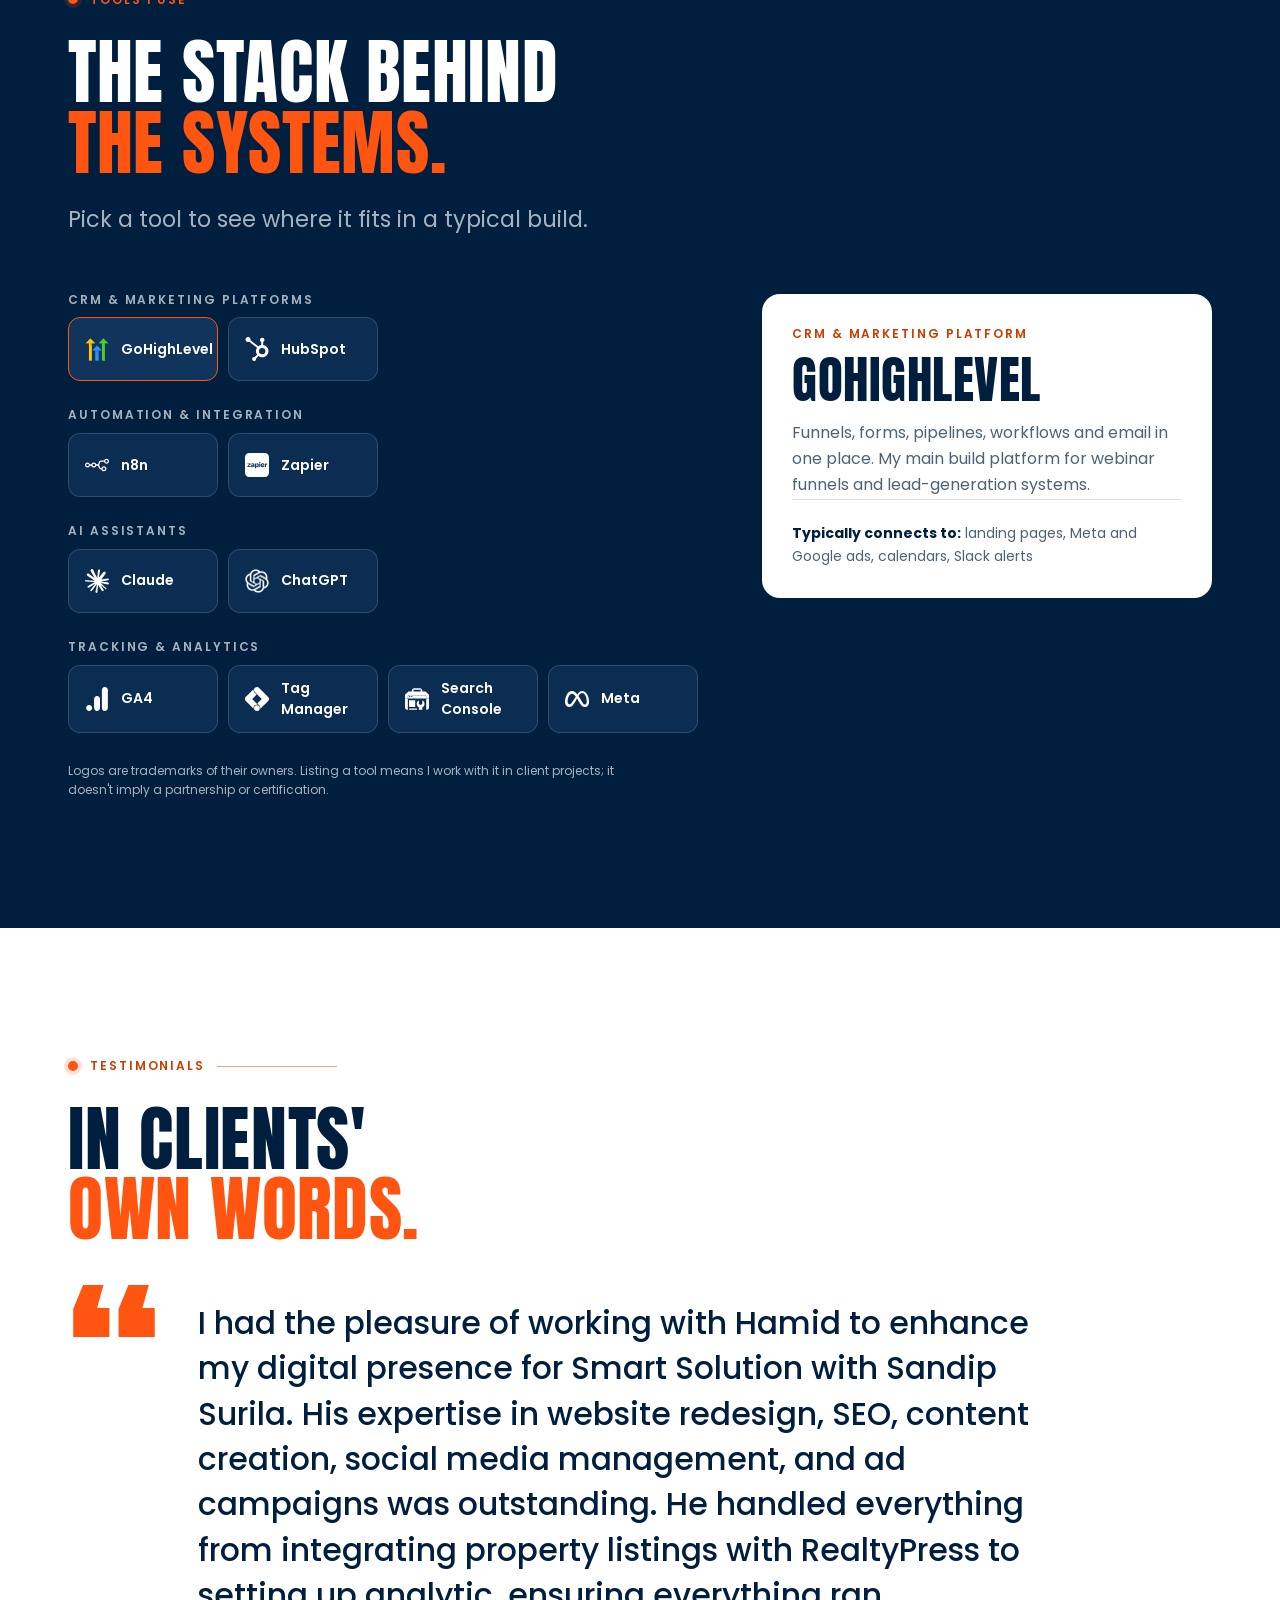
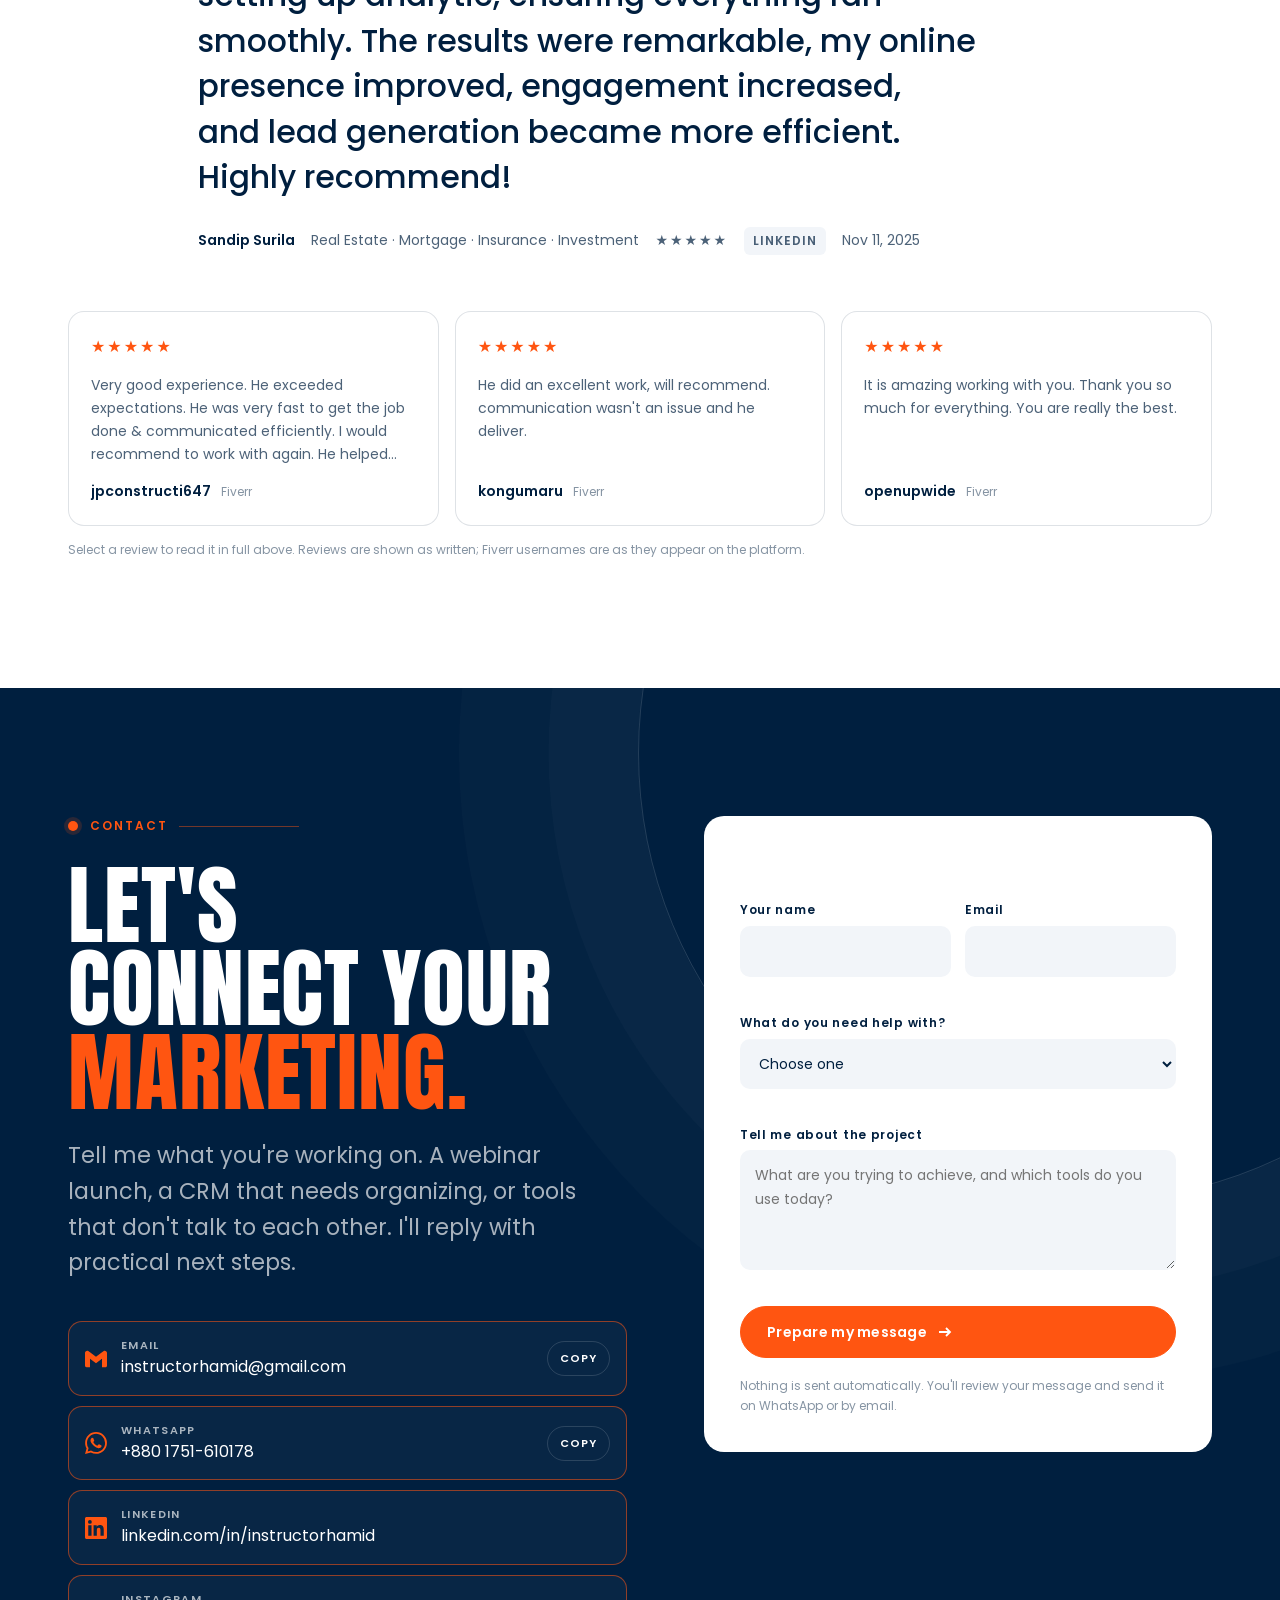
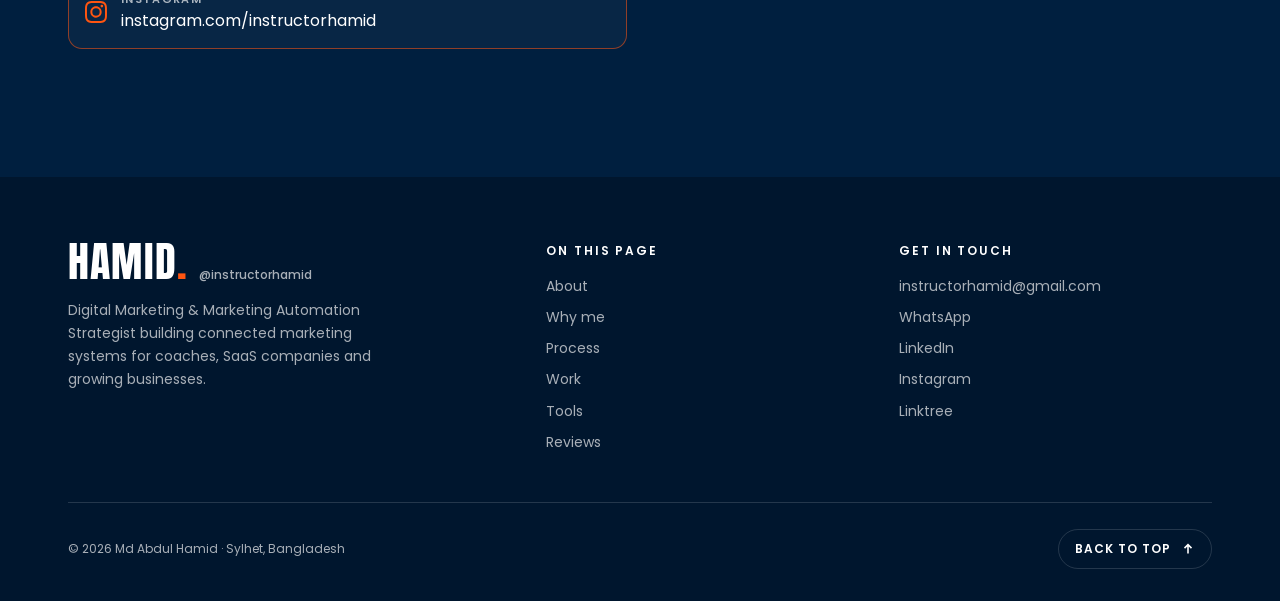
==== commit 366e324f: "Expand JSON-LD structured data for search and answer engines Replace the single Person node with a l" ====
--- a/index.html
+++ b/index.html
@@ -18,7 +18,627 @@
 <link rel="preconnect" href="https://fonts.gstatic.com" crossorigin>
 <link rel="stylesheet" href="https://fonts.googleapis.com/css2?family=Anton&family=Poppins:wght@400;500;600;700&display=swap">
 <script type="application/ld+json">
-{"@context":"https://schema.org","@type":"Person","name":"Md Abdul Hamid","alternateName":"instructor Hamid","jobTitle":"Digital Marketing Trainer & Marketing Automation Strategist","email":"mailto:instructorhamid@gmail.com","address":{"@type":"PostalAddress","addressLocality":"Sylhet","addressCountry":"BD"},"alumniOf":"Sylhet Polytechnic Institute","sameAs":["https://www.linkedin.com/in/instructorhamid","https://www.instagram.com/instructorhamid","https://linktr.ee/instructorhamid"],"knowsAbout":["Marketing automation","CRM setup","GoHighLevel","HubSpot","n8n","Zapier","Email marketing","Landing page development","SEO"]}
+{
+  "@context": "https://schema.org",
+  "@graph": [
+    {
+      "@type": "Person",
+      "@id": "https://instructorhamid.github.io/#person",
+      "name": "Md Abdul Hamid",
+      "alternateName": [
+        "Hamid",
+        "instructor Hamid",
+        "instructorhamid"
+      ],
+      "givenName": "Hamid",
+      "jobTitle": "Digital Marketing Trainer & Marketing Automation Strategist",
+      "description": "Hamid is a Digital Marketing Trainer and Marketing Automation Strategist based in Sylhet, Bangladesh. He builds connected marketing systems, joining landing pages, CRM pipelines, email automation and workflow integrations into one journey, so leads are captured, organized and followed up automatically. He works remotely with coaches, consultants, SaaS companies and growing businesses, and has trained aspiring marketers across 15+ batches at FreelancerLab since 2022.",
+      "url": "https://instructorhamid.github.io/",
+      "mainEntityOfPage": {
+        "@id": "https://instructorhamid.github.io/#webpage"
+      },
+      "image": {
+        "@type": "ImageObject",
+        "@id": "https://instructorhamid.github.io/#headshot",
+        "url": "https://instructorhamid.github.io/assets/hamid.webp",
+        "width": 760,
+        "height": 760,
+        "caption": "Md Abdul Hamid, Digital Marketing and Marketing Automation Strategist"
+      },
+      "email": "mailto:instructorhamid@gmail.com",
+      "telephone": "+8801751610178",
+      "address": {
+        "@type": "PostalAddress",
+        "addressLocality": "Sylhet",
+        "addressCountry": "BD"
+      },
+      "homeLocation": {
+        "@type": "Place",
+        "name": "Sylhet, Bangladesh"
+      },
+      "nationality": {
+        "@type": "Country",
+        "name": "Bangladesh"
+      },
+      "knowsLanguage": [
+        {
+          "@type": "Language",
+          "name": "English",
+          "alternateName": "en"
+        },
+        {
+          "@type": "Language",
+          "name": "Bengali",
+          "alternateName": "bn"
+        }
+      ],
+      "sameAs": [
+        "https://www.linkedin.com/in/instructorhamid",
+        "https://www.instagram.com/instructorhamid",
+        "https://github.com/instructorhamid",
+        "https://linktr.ee/instructorhamid"
+      ],
+      "hasOccupation": {
+        "@type": "Occupation",
+        "name": "Digital Marketing & Marketing Automation Strategist",
+        "occupationalCategory": {
+          "@type": "CategoryCode",
+          "codeValue": "13-1161.00",
+          "name": "Market Research Analysts and Marketing Specialists",
+          "inCodeSet": {
+            "@type": "CategoryCodeSet",
+            "name": "O*NET-SOC",
+            "url": "https://www.onetonline.org/"
+          }
+        },
+        "occupationLocation": {
+          "@type": "City",
+          "name": "Sylhet, Bangladesh"
+        },
+        "skills": "Marketing automation, CRM setup and pipeline design, GoHighLevel, HubSpot, n8n, Zapier, email marketing automation, landing page design and development, webinar and event funnels, conversion tracking and attribution, technical SEO"
+      },
+      "worksFor": [
+        {
+          "@type": "Organization",
+          "name": "Topnotch Studio",
+          "description": "Senior Digital Marketer, part-time, remote (United States)"
+        },
+        {
+          "@type": "Organization",
+          "name": "Drogon Consulting",
+          "description": "Digital Marketing Specialist, freelance, remote (Germany)"
+        },
+        {
+          "@type": "Organization",
+          "name": "FreelancerLab",
+          "description": "Digital Marketing Trainer, Sylhet, Bangladesh, since 2022"
+        }
+      ],
+      "alumniOf": [
+        {
+          "@type": "CollegeOrUniversity",
+          "name": "Sylhet Polytechnic Institute",
+          "address": {
+            "@type": "PostalAddress",
+            "addressLocality": "Sylhet",
+            "addressCountry": "BD"
+          }
+        },
+        {
+          "@type": "HighSchool",
+          "name": "Islampur High School",
+          "address": {
+            "@type": "PostalAddress",
+            "addressLocality": "Chhatak, Sunamganj",
+            "addressCountry": "BD"
+          }
+        }
+      ],
+      "hasCredential": [
+        {
+          "@type": "EducationalOccupationalCredential",
+          "credentialCategory": "degree",
+          "name": "Diploma in Engineering, Computer Technology",
+          "educationalLevel": "Diploma",
+          "recognizedBy": {
+            "@type": "CollegeOrUniversity",
+            "name": "Sylhet Polytechnic Institute"
+          }
+        },
+        {
+          "@type": "EducationalOccupationalCredential",
+          "credentialCategory": "certificate",
+          "name": "The Fundamentals of Digital Marketing"
+        },
+        {
+          "@type": "EducationalOccupationalCredential",
+          "credentialCategory": "certificate",
+          "name": "Google Analytics Certification"
+        },
+        {
+          "@type": "EducationalOccupationalCredential",
+          "credentialCategory": "certificate",
+          "name": "LinkedIn Marketing Solutions Fundamentals"
+        },
+        {
+          "@type": "EducationalOccupationalCredential",
+          "credentialCategory": "certificate",
+          "name": "Technical SEO and AI Search Essentials"
+        }
+      ],
+      "knowsAbout": [
+        {
+          "@type": "Thing",
+          "name": "Marketing automation",
+          "sameAs": "https://en.wikipedia.org/wiki/Marketing_automation"
+        },
+        {
+          "@type": "Thing",
+          "name": "Customer relationship management",
+          "sameAs": "https://en.wikipedia.org/wiki/Customer_relationship_management"
+        },
+        {
+          "@type": "Thing",
+          "name": "Email marketing",
+          "sameAs": "https://en.wikipedia.org/wiki/Email_marketing"
+        },
+        {
+          "@type": "Thing",
+          "name": "Landing page",
+          "sameAs": "https://en.wikipedia.org/wiki/Landing_page"
+        },
+        {
+          "@type": "Thing",
+          "name": "Digital marketing",
+          "sameAs": "https://en.wikipedia.org/wiki/Digital_marketing"
+        },
+        {
+          "@type": "Thing",
+          "name": "Search engine optimization",
+          "sameAs": "https://en.wikipedia.org/wiki/Search_engine_optimization"
+        },
+        {
+          "@type": "Thing",
+          "name": "Lead generation",
+          "sameAs": "https://en.wikipedia.org/wiki/Lead_generation"
+        },
+        {
+          "@type": "Thing",
+          "name": "Sales funnel and customer journey mapping"
+        },
+        {
+          "@type": "Thing",
+          "name": "Webinar and online event marketing systems"
+        },
+        {
+          "@type": "Thing",
+          "name": "Conversion tracking and marketing attribution"
+        },
+        {
+          "@type": "SoftwareApplication",
+          "name": "GoHighLevel",
+          "applicationCategory": "BusinessApplication",
+          "operatingSystem": "Web",
+          "sameAs": "https://www.gohighlevel.com/"
+        },
+        {
+          "@type": "SoftwareApplication",
+          "name": "HubSpot",
+          "applicationCategory": "BusinessApplication",
+          "operatingSystem": "Web",
+          "sameAs": "https://en.wikipedia.org/wiki/HubSpot"
+        },
+        {
+          "@type": "SoftwareApplication",
+          "name": "n8n",
+          "applicationCategory": "BusinessApplication",
+          "operatingSystem": "Web",
+          "sameAs": "https://n8n.io/"
+        },
+        {
+          "@type": "SoftwareApplication",
+          "name": "Zapier",
+          "applicationCategory": "BusinessApplication",
+          "operatingSystem": "Web",
+          "sameAs": "https://en.wikipedia.org/wiki/Zapier"
+        },
+        {
+          "@type": "SoftwareApplication",
+          "name": "Google Analytics 4",
+          "applicationCategory": "BusinessApplication",
+          "operatingSystem": "Web",
+          "sameAs": "https://en.wikipedia.org/wiki/Google_Analytics"
+        },
+        {
+          "@type": "SoftwareApplication",
+          "name": "Google Tag Manager",
+          "applicationCategory": "BusinessApplication",
+          "operatingSystem": "Web",
+          "sameAs": "https://en.wikipedia.org/wiki/Google_Tag_Manager"
+        }
+      ],
+      "makesOffer": [
+        {
+          "@type": "Offer",
+          "itemOffered": {
+            "@type": "Service",
+            "name": "Marketing automation and CRM setup",
+            "description": "Setting up and configuring GoHighLevel or HubSpot: lead capture, CRM pipelines and contact organization, lead scoring and assignment, follow-up automation, appointment booking, and workflow testing.",
+            "provider": {
+              "@id": "https://instructorhamid.github.io/#person"
+            },
+            "serviceType": "Marketing automation and CRM setup",
+            "areaServed": {
+              "@type": "Place",
+              "name": "Worldwide"
+            }
+          }
+        },
+        {
+          "@type": "Offer",
+          "itemOffered": {
+            "@type": "Service",
+            "name": "Webinar and marketing event systems",
+            "description": "End-to-end systems for webinars and live events: registration pages and forms wired into the CRM, confirmation and reminder emails, attendee segmentation, calendar booking, replay and post-event sequences.",
+            "provider": {
+              "@id": "https://instructorhamid.github.io/#person"
+            },
+            "serviceType": "Webinar and marketing event systems",
+            "areaServed": {
+              "@type": "Place",
+              "name": "Worldwide"
+            }
+          }
+        },
+        {
+          "@type": "Offer",
+          "itemOffered": {
+            "@type": "Service",
+            "name": "Landing page design and development",
+            "description": "Conversion-focused landing pages, webinar registration pages, lead-generation and campaign pages, built mobile-first with form, CRM and tracking integration.",
+            "provider": {
+              "@id": "https://instructorhamid.github.io/#person"
+            },
+            "serviceType": "Landing page design and development",
+            "areaServed": {
+              "@type": "Place",
+              "name": "Worldwide"
+            }
+          }
+        },
+        {
+          "@type": "Offer",
+          "itemOffered": {
+            "@type": "Service",
+            "name": "Email marketing and automation",
+            "description": "Welcome sequences, lead nurturing, appointment and webinar reminders, abandoned-lead follow-ups, onboarding and re-engagement campaigns, with segmentation and deliverability setup (SPF, DKIM, DMARC).",
+            "provider": {
+              "@id": "https://instructorhamid.github.io/#person"
+            },
+            "serviceType": "Email marketing and automation",
+            "areaServed": {
+              "@type": "Place",
+              "name": "Worldwide"
+            }
+          }
+        },
+        {
+          "@type": "Offer",
+          "itemOffered": {
+            "@type": "Service",
+            "name": "Workflow and app integration",
+            "description": "Connecting marketing applications with n8n and Zapier: data synchronization, webhook and API-based integrations, automating repetitive tasks, and documenting and testing every path.",
+            "provider": {
+              "@id": "https://instructorhamid.github.io/#person"
+            },
+            "serviceType": "Workflow and app integration",
+            "areaServed": {
+              "@type": "Place",
+              "name": "Worldwide"
+            }
+          }
+        },
+        {
+          "@type": "Offer",
+          "itemOffered": {
+            "@type": "Service",
+            "name": "SEO and search visibility",
+            "description": "Technical SEO, on-page optimization, keyword mapping, site performance fixes, and analytics setup across Google Search Console, GA4 and Tag Manager.",
+            "provider": {
+              "@id": "https://instructorhamid.github.io/#person"
+            },
+            "serviceType": "SEO and search visibility",
+            "areaServed": {
+              "@type": "Place",
+              "name": "Worldwide"
+            }
+          }
+        },
+        {
+          "@type": "Offer",
+          "itemOffered": {
+            "@type": "Service",
+            "name": "Social media marketing and management",
+            "description": "Social media marketing, outreach and management, and ongoing campaign support, delivered by Hamid's team.",
+            "provider": {
+              "@id": "https://instructorhamid.github.io/#person"
+            },
+            "serviceType": "Social media marketing and management",
+            "areaServed": {
+              "@type": "Place",
+              "name": "Worldwide"
+            }
+          }
+        }
+      ],
+      "audience": [
+        {
+          "@type": "Audience",
+          "audienceType": "Coaches, consultants and educators"
+        },
+        {
+          "@type": "Audience",
+          "audienceType": "Webinar-based businesses"
+        },
+        {
+          "@type": "Audience",
+          "audienceType": "SaaS and technology companies"
+        },
+        {
+          "@type": "Audience",
+          "audienceType": "Growing service businesses"
+        }
+      ],
+      "areaServed": [
+        {
+          "@type": "Place",
+          "name": "Worldwide"
+        },
+        {
+          "@type": "Country",
+          "name": "United States"
+        },
+        {
+          "@type": "Country",
+          "name": "United Kingdom"
+        },
+        {
+          "@type": "Country",
+          "name": "Australia"
+        },
+        {
+          "@type": "Country",
+          "name": "Germany"
+        },
+        {
+          "@type": "Country",
+          "name": "Bangladesh"
+        }
+      ],
+      "contactPoint": {
+        "@type": "ContactPoint",
+        "contactType": "Project inquiries",
+        "email": "instructorhamid@gmail.com",
+        "telephone": "+8801751610178",
+        "availableLanguage": [
+          "English",
+          "Bengali"
+        ],
+        "url": "https://instructorhamid.github.io/#contact"
+      }
+    },
+    {
+      "@type": "WebSite",
+      "@id": "https://instructorhamid.github.io/#website",
+      "url": "https://instructorhamid.github.io/",
+      "name": "Hamid — Digital Marketing & Marketing Automation",
+      "alternateName": "instructorhamid",
+      "description": "Personal website of Md Abdul Hamid (@instructorhamid), Digital Marketing Trainer and Marketing Automation Strategist.",
+      "inLanguage": "en",
+      "publisher": {
+        "@id": "https://instructorhamid.github.io/#person"
+      },
+      "copyrightHolder": {
+        "@id": "https://instructorhamid.github.io/#person"
+      },
+      "author": {
+        "@id": "https://instructorhamid.github.io/#person"
+      }
+    },
+    {
+      "@type": [
+        "WebPage",
+        "ProfilePage"
+      ],
+      "@id": "https://instructorhamid.github.io/#webpage",
+      "url": "https://instructorhamid.github.io/",
+      "name": "Hamid · Digital Marketing Trainer & Marketing Automation Strategist",
+      "description": "Hamid (@instructorhamid) connects landing pages, CRM, email automation and workflows into one marketing system for coaches, SaaS companies and growing businesses.",
+      "isPartOf": {
+        "@id": "https://instructorhamid.github.io/#website"
+      },
+      "about": {
+        "@id": "https://instructorhamid.github.io/#person"
+      },
+      "mainEntity": {
+        "@id": "https://instructorhamid.github.io/#person"
+      },
+      "primaryImageOfPage": {
+        "@id": "https://instructorhamid.github.io/#headshot"
+      },
+      "inLanguage": "en",
+      "dateModified": "2026-10-12",
+      "breadcrumb": {
+        "@type": "BreadcrumbList",
+        "itemListElement": [
+          {
+            "@type": "ListItem",
+            "position": 1,
+            "name": "Home",
+            "item": "https://instructorhamid.github.io/"
+          }
+        ]
+      },
+      "hasPart": [
+        {
+          "@type": "WebPageElement",
+          "name": "About",
+          "url": "https://instructorhamid.github.io/#about"
+        },
+        {
+          "@type": "WebPageElement",
+          "name": "Why work with me",
+          "url": "https://instructorhamid.github.io/#why"
+        },
+        {
+          "@type": "WebPageElement",
+          "name": "The process I work",
+          "url": "https://instructorhamid.github.io/#process"
+        },
+        {
+          "@type": "WebPageElement",
+          "name": "Projects",
+          "url": "https://instructorhamid.github.io/#work"
+        },
+        {
+          "@type": "WebPageElement",
+          "name": "Tools I use",
+          "url": "https://instructorhamid.github.io/#tools"
+        },
+        {
+          "@type": "WebPageElement",
+          "name": "Testimonials",
+          "url": "https://instructorhamid.github.io/#reviews"
+        },
+        {
+          "@type": "WebPageElement",
+          "name": "Contact",
+          "url": "https://instructorhamid.github.io/#contact"
+        }
+      ]
+    },
+    {
+      "@type": "HowTo",
+      "@id": "https://instructorhamid.github.io/#process",
+      "name": "How Hamid builds a connected marketing system",
+      "description": "The six-stage process Hamid follows when building a marketing system, from understanding the business to measuring and improving the result.",
+      "about": {
+        "@id": "https://instructorhamid.github.io/#person"
+      },
+      "inLanguage": "en",
+      "step": [
+        {
+          "@type": "HowToStep",
+          "position": 1,
+          "name": "Understand the business",
+          "text": "Start with the goals, offer, audience and existing tools, defining what a good lead looks like and where the current process breaks.",
+          "url": "https://instructorhamid.github.io/#process"
+        },
+        {
+          "@type": "HowToStep",
+          "position": 2,
+          "name": "Map the journey",
+          "text": "Map every step a customer takes, from first click to booked call or purchase, alongside the current workflow, so gaps and manual steps become visible.",
+          "url": "https://instructorhamid.github.io/#process"
+        },
+        {
+          "@type": "HowToStep",
+          "position": 3,
+          "name": "Design the system",
+          "text": "Plan the pages, pipeline stages, tags, email sequences and automations the journey needs, and choose which tool handles each part.",
+          "url": "https://instructorhamid.github.io/#process"
+        },
+        {
+          "@type": "HowToStep",
+          "position": 4,
+          "name": "Build pages, CRM and automation",
+          "text": "Build the landing pages, forms, pipelines, workflows and emails, with social media and ads running in step where they are part of the plan.",
+          "url": "https://instructorhamid.github.io/#process"
+        },
+        {
+          "@type": "HowToStep",
+          "position": 5,
+          "name": "Connect and test",
+          "text": "Integrate the tools and test every path end to end, including forms, tags, triggers, emails, bookings and alerts, before a real lead touches it.",
+          "url": "https://instructorhamid.github.io/#process"
+        },
+        {
+          "@type": "HowToStep",
+          "position": 6,
+          "name": "Measure and improve",
+          "text": "Track how leads move through the live system, refine the weak points, and use what the data shows as the brief for the next cycle.",
+          "url": "https://instructorhamid.github.io/#process"
+        }
+      ]
+    },
+    {
+      "@type": "ItemList",
+      "@id": "https://instructorhamid.github.io/#projects",
+      "name": "Selected projects by Hamid",
+      "itemListOrder": "https://schema.org/ItemListOrderDescending",
+      "numberOfItems": 3,
+      "itemListElement": [
+        {
+          "@type": "ListItem",
+          "position": 1,
+          "item": {
+            "@type": "CreativeWork",
+            "name": "Fleet To Glory Ltd. — full-funnel marketing system in GoHighLevel",
+            "description": "A GoHighLevel system that captures paid ad traffic, qualifies leads automatically and runs event-driven nurture sequences: webhook ad-to-CRM tracking with UTM mapping, a compliant multi-step funnel, conditional workflows with countdown waits, automatic pipeline stages and team alerts, and an authenticated sending subdomain.",
+            "creator": {
+              "@id": "https://instructorhamid.github.io/#person"
+            },
+            "author": {
+              "@id": "https://instructorhamid.github.io/#person"
+            },
+            "url": "https://instructorhamid.github.io/#work",
+            "dateCreated": "2026-09",
+            "genre": "Marketing automation",
+            "keywords": "GoHighLevel, marketing automation, CRM, webhooks, Meta Conversions API, GA4, email deliverability"
+          }
+        },
+        {
+          "@type": "ListItem",
+          "position": 2,
+          "item": {
+            "@type": "CreativeWork",
+            "name": "kamalikumanan.com — workshop registration page",
+            "description": "A mobile-first workshop registration page for life coach Kamali Kumanan, built as the front door of a paid social funnel: one promise with no competing exits, objections answered in sequence, and the opt-in wired to a GoHighLevel workflow that tags the contact, fires a Meta Conversions API event and sends confirmation and reminder emails.",
+            "creator": {
+              "@id": "https://instructorhamid.github.io/#person"
+            },
+            "author": {
+              "@id": "https://instructorhamid.github.io/#person"
+            },
+            "url": "https://kamalikumanan.com/",
+            "dateCreated": "2026-09",
+            "genre": "Landing page design and development",
+            "keywords": "landing page, webinar registration, GoHighLevel, conversion optimization"
+          }
+        },
+        {
+          "@type": "ListItem",
+          "position": 3,
+          "item": {
+            "@type": "CreativeWork",
+            "name": "Gimbal Innovations — technical SEO and site performance",
+            "description": "Full-site technical and on-page SEO for a motion simulation technology company: PageSpeed performance fixes, a focus keyphrase with synonyms and related phrases across 16 pages, SEO fields for 22 images, a client-approved 46-term keyword map, and analytics set up across Search Console, GA4 and Tag Manager.",
+            "creator": {
+              "@id": "https://instructorhamid.github.io/#person"
+            },
+            "author": {
+              "@id": "https://instructorhamid.github.io/#person"
+            },
+            "url": "https://gimbalinnovations.com/",
+            "dateCreated": "2026-07",
+            "genre": "Search engine optimization",
+            "keywords": "technical SEO, on-page SEO, Core Web Vitals, keyword mapping, Google Search Console"
+          }
+        }
+      ]
+    }
+  ]
+}
 </script>
 <style>
 /* Layout concept: a wiring schematic. Every section is a node on one circuit; thin navy wires,
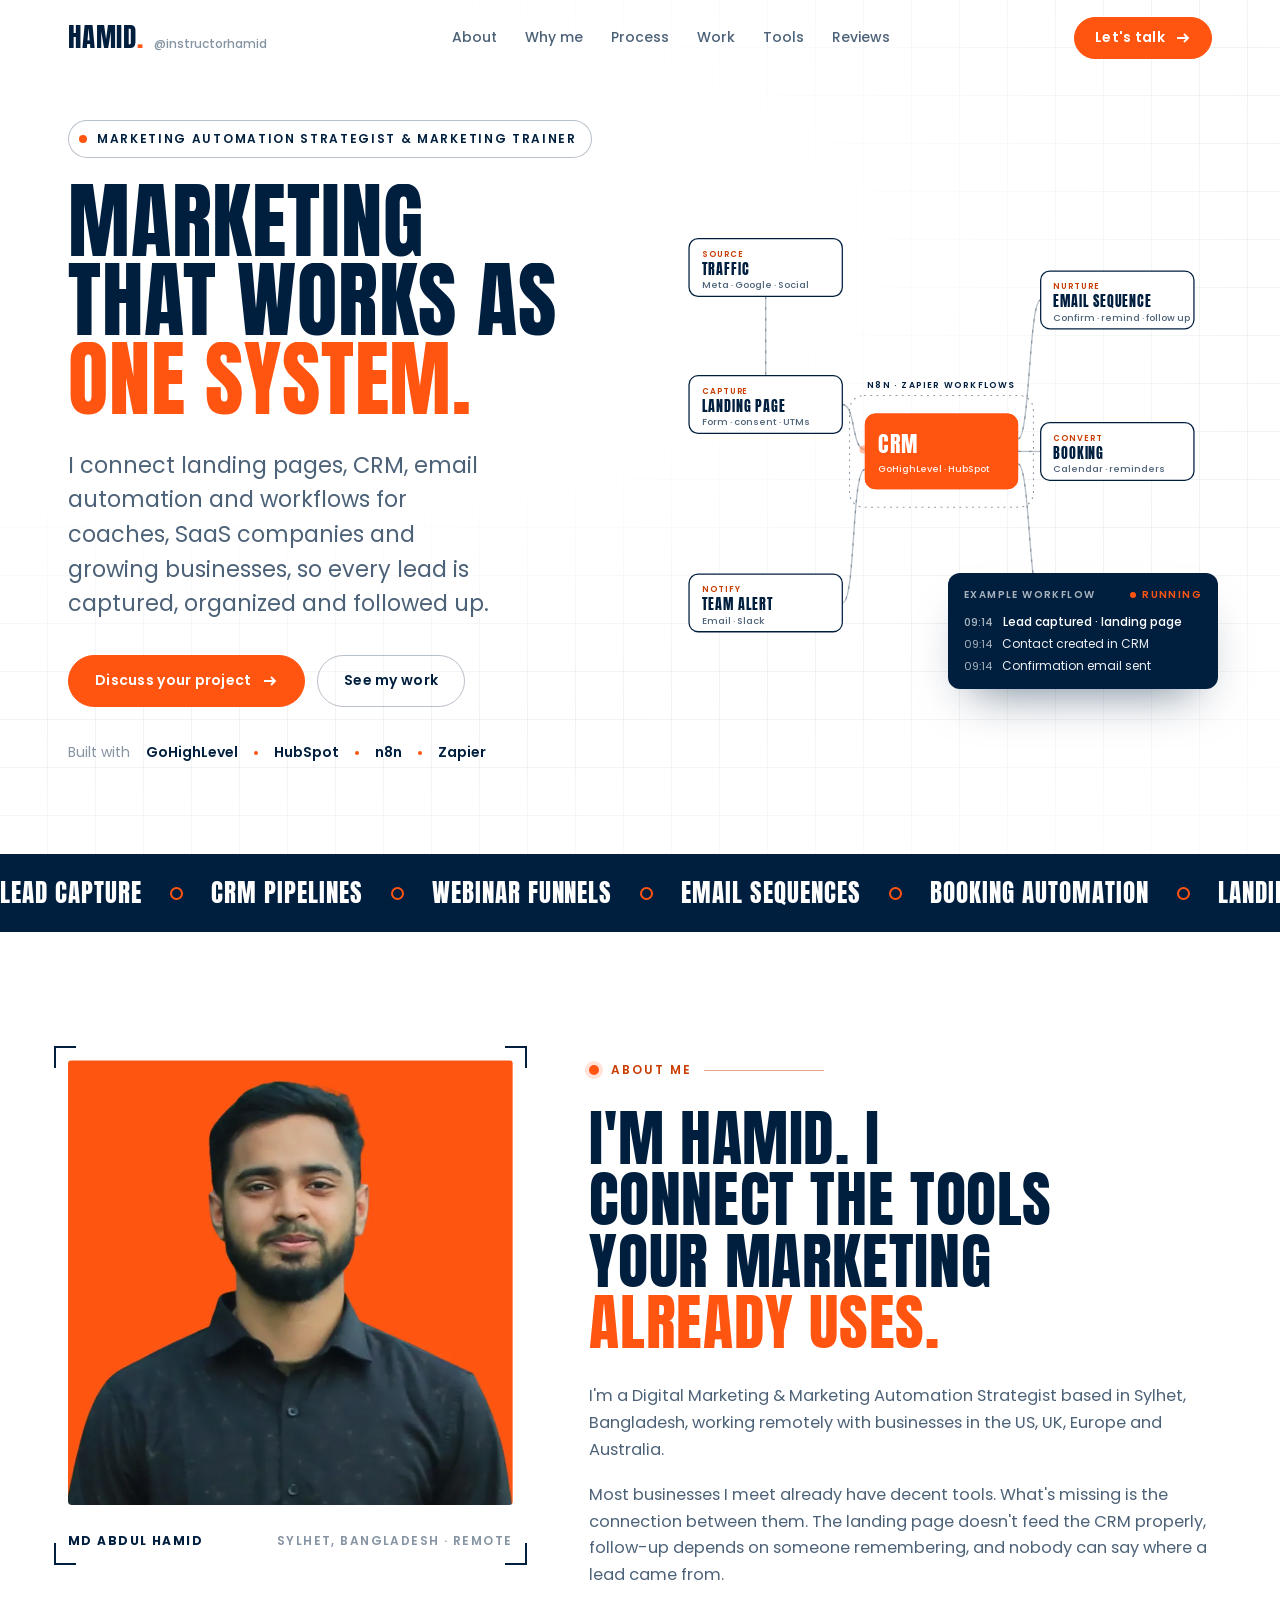
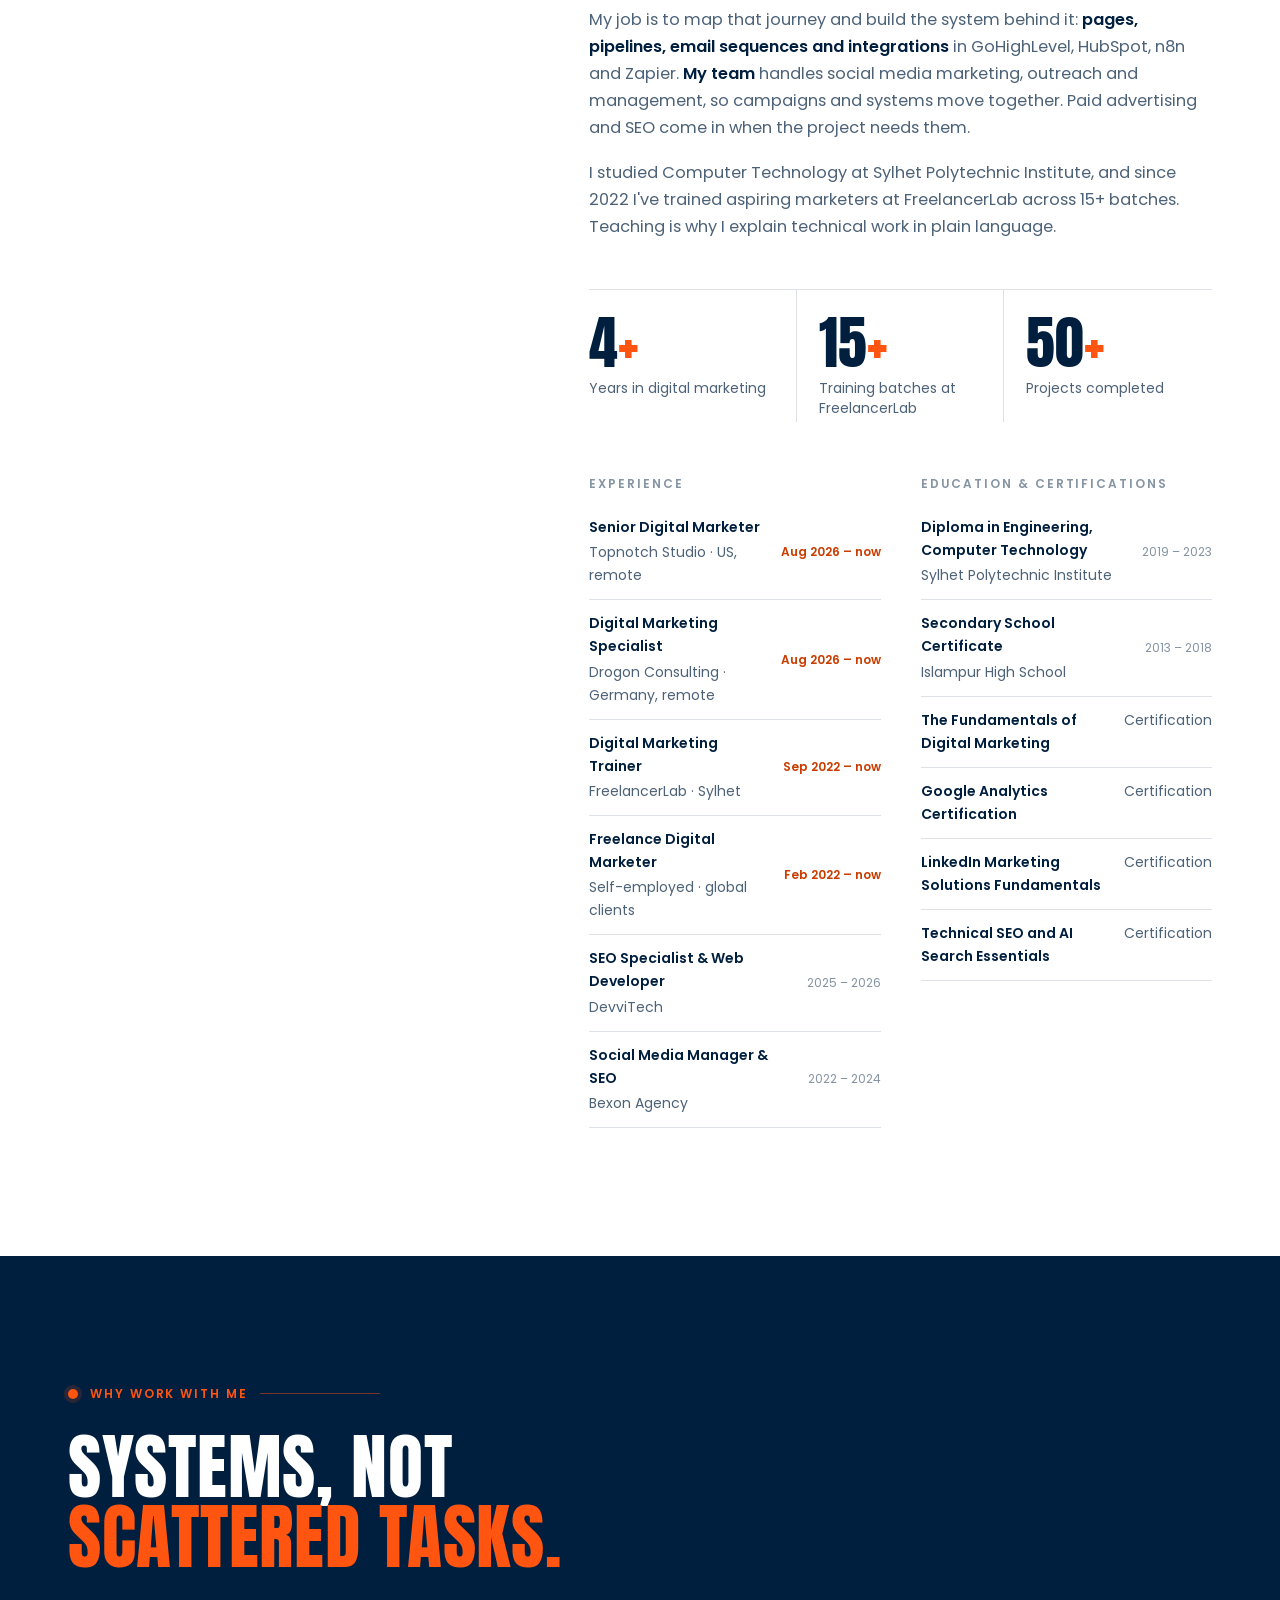
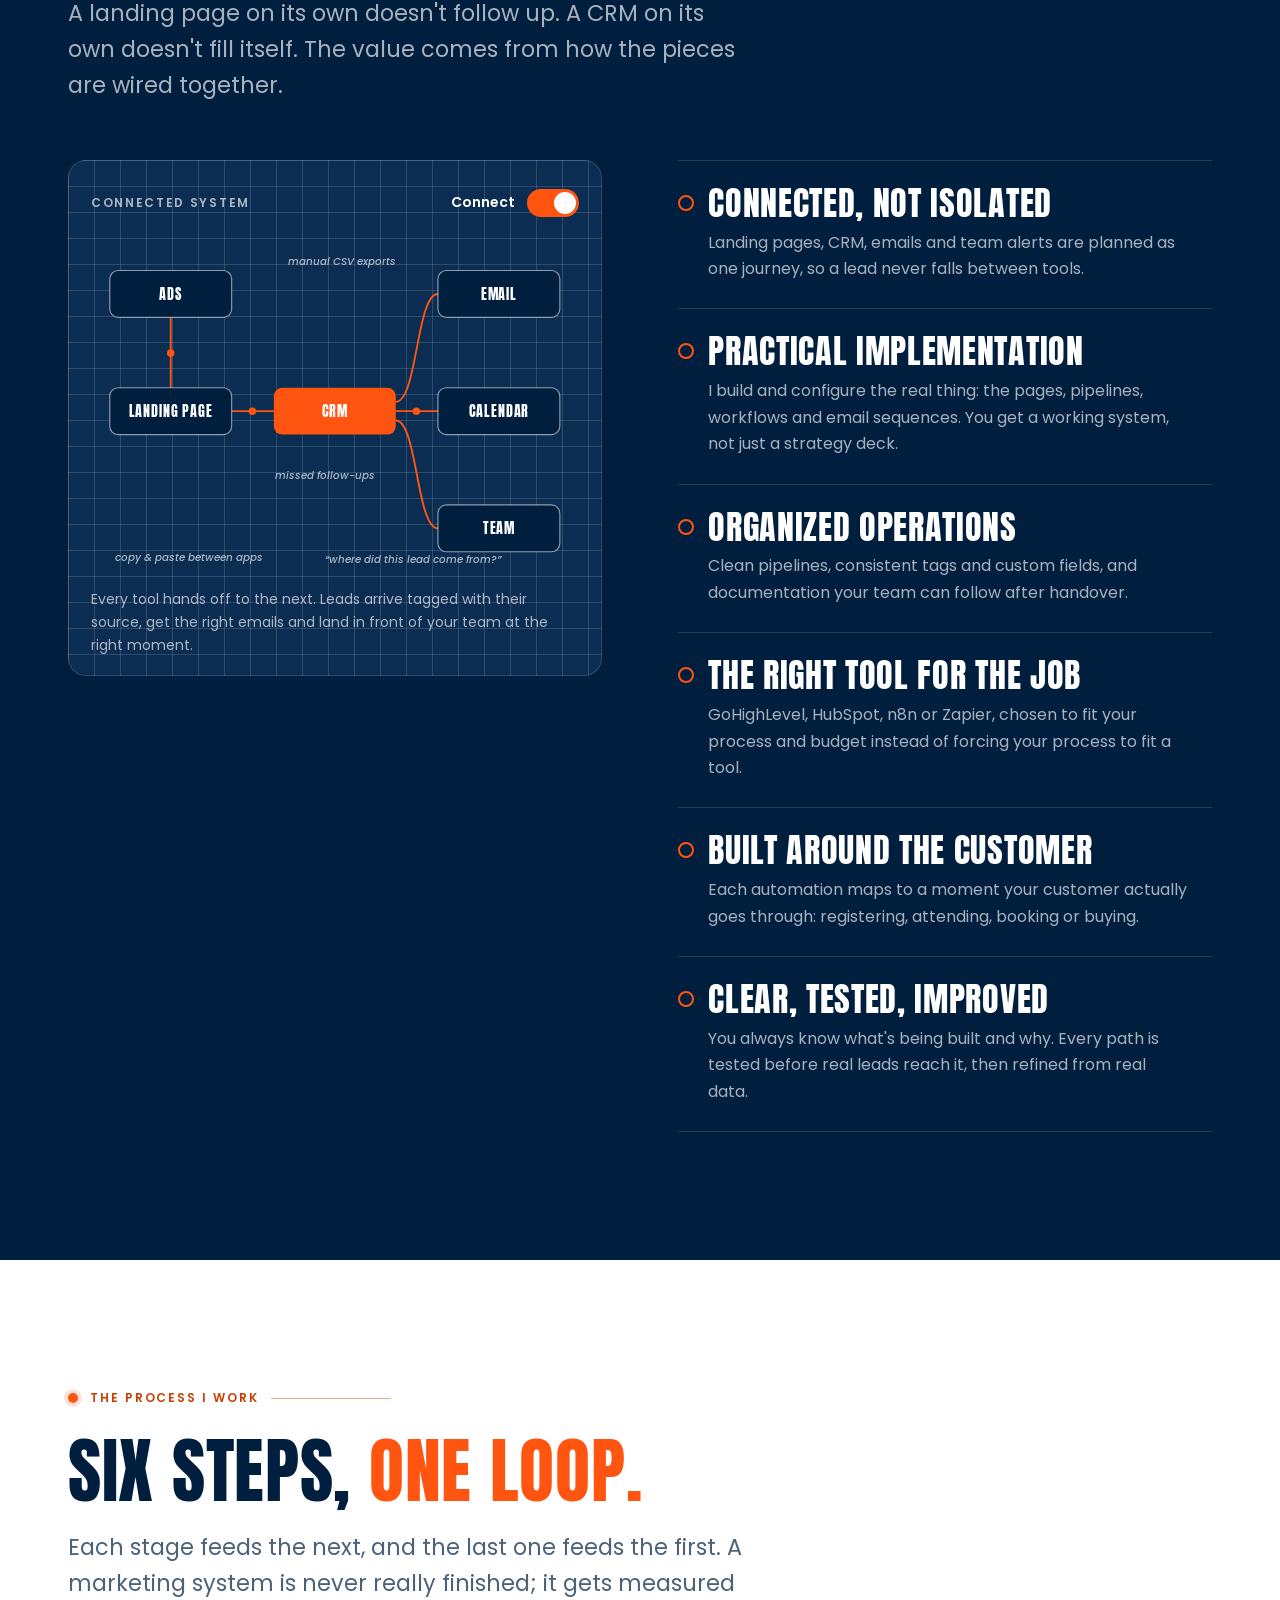
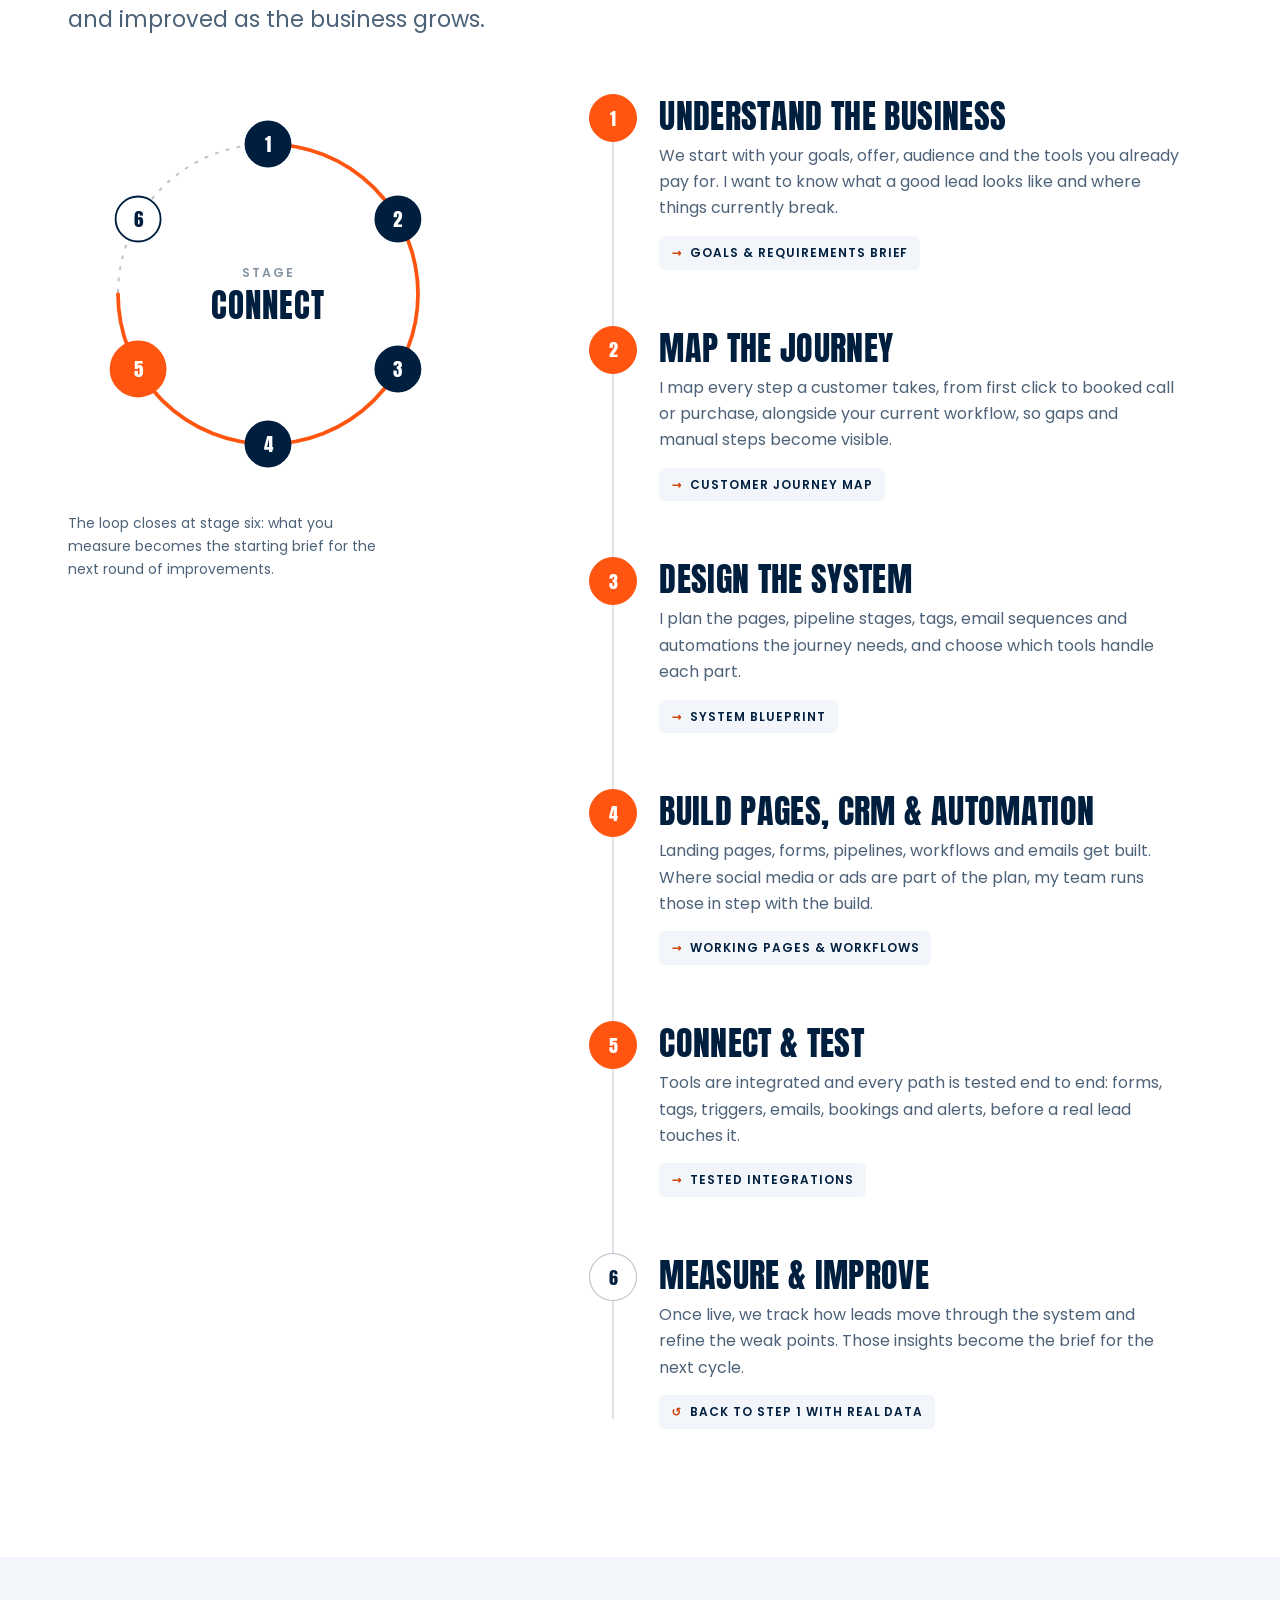
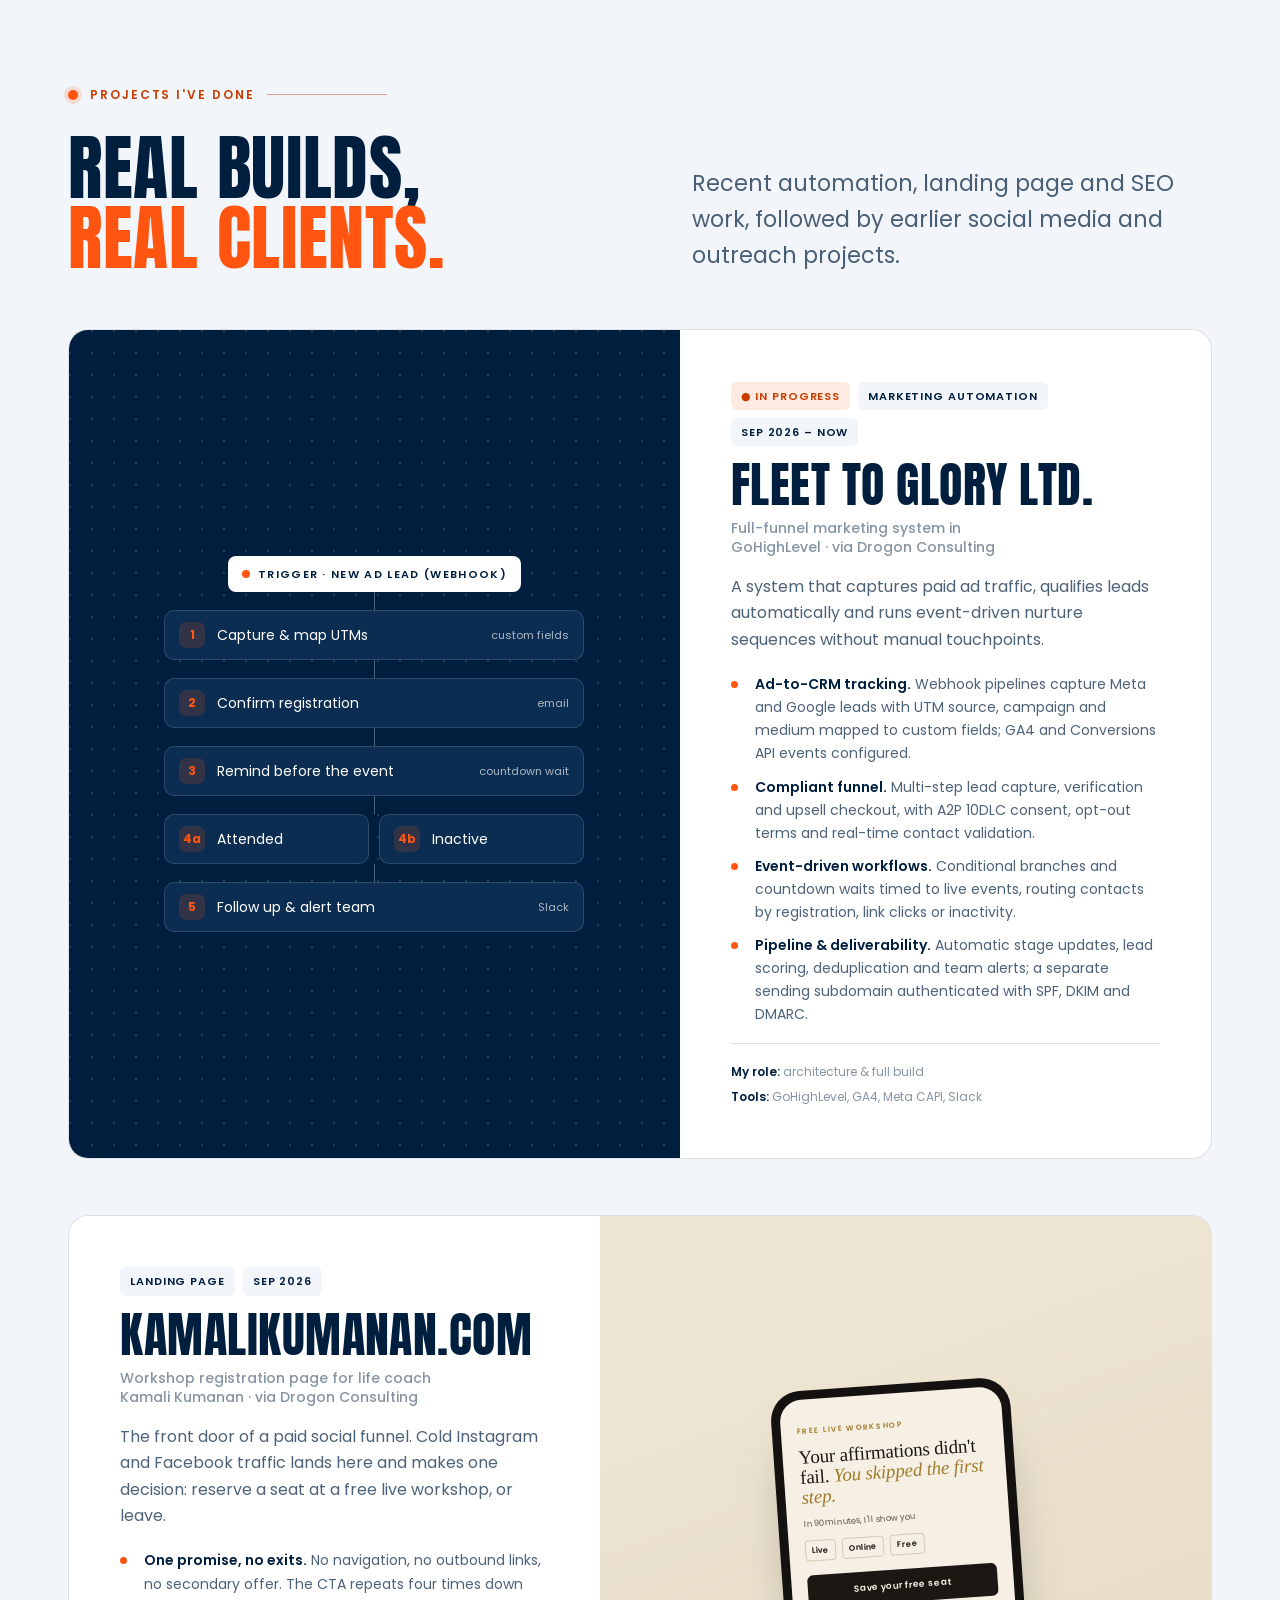
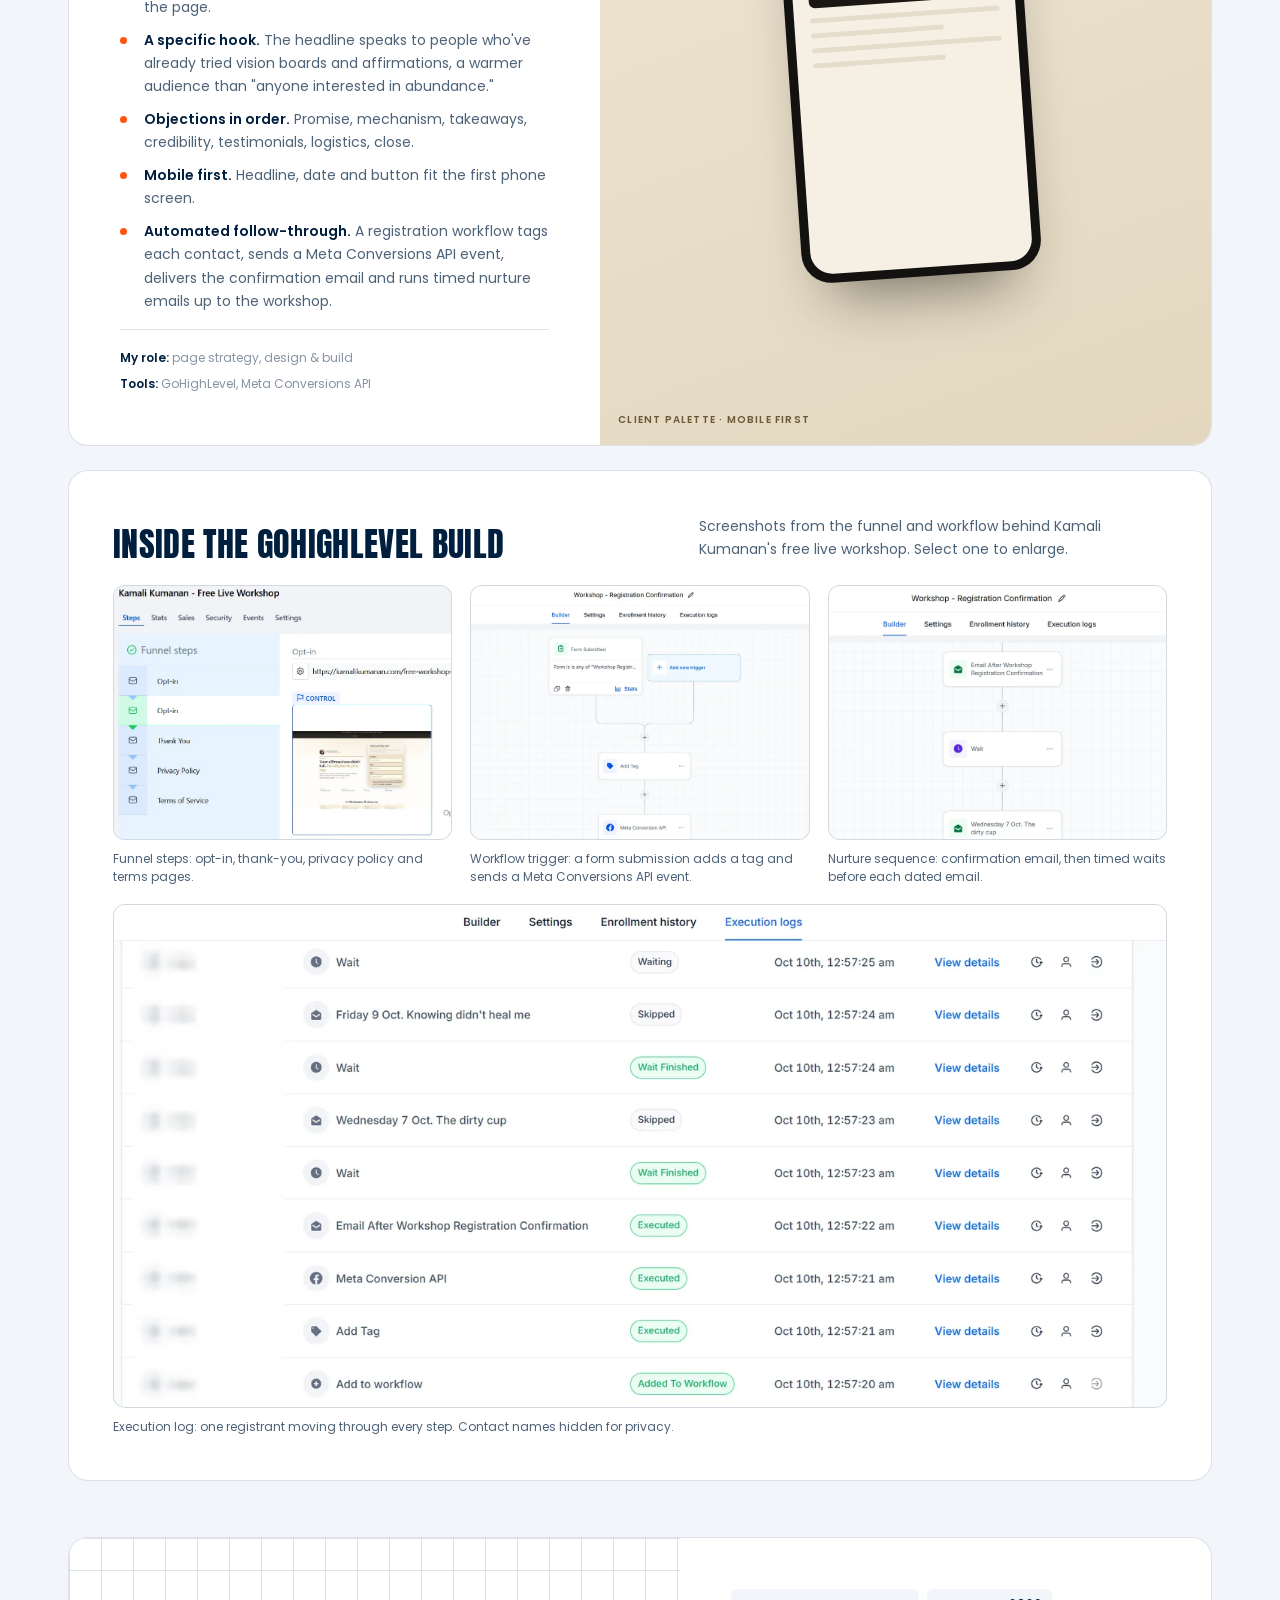
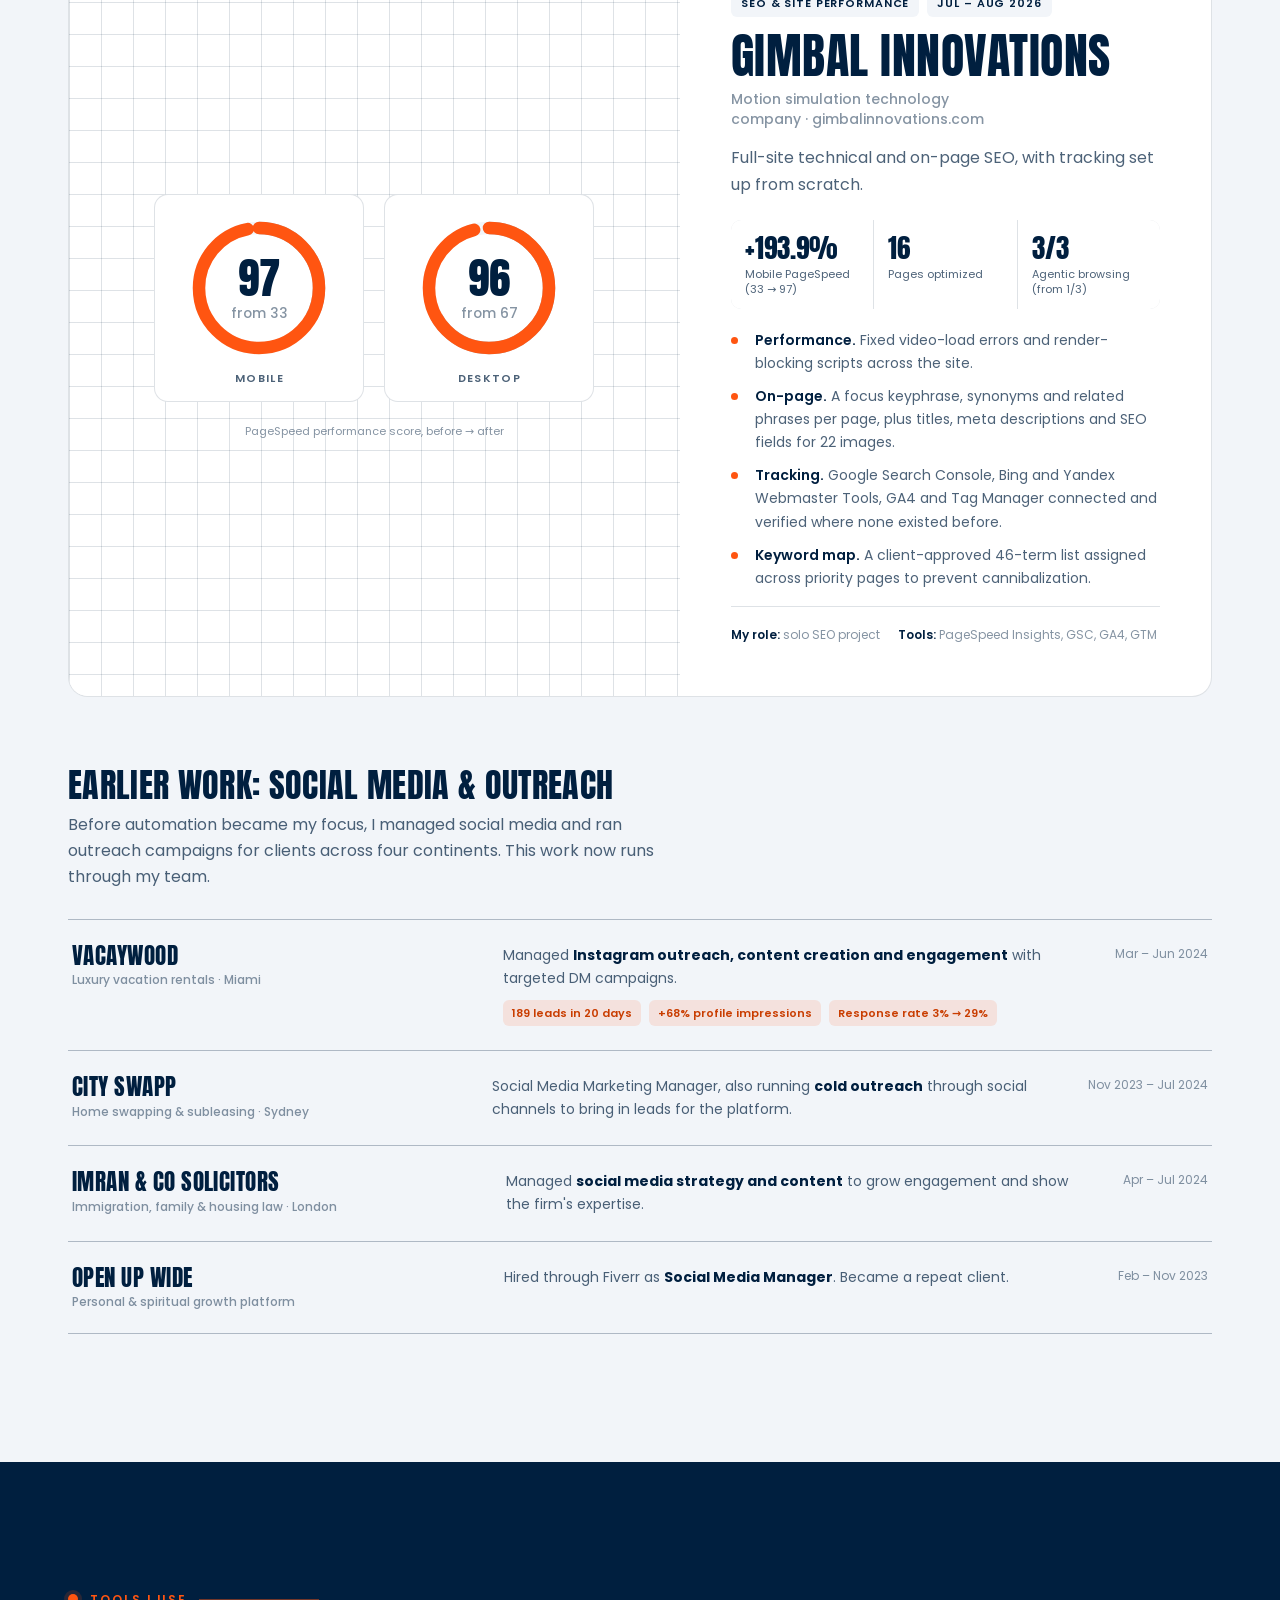
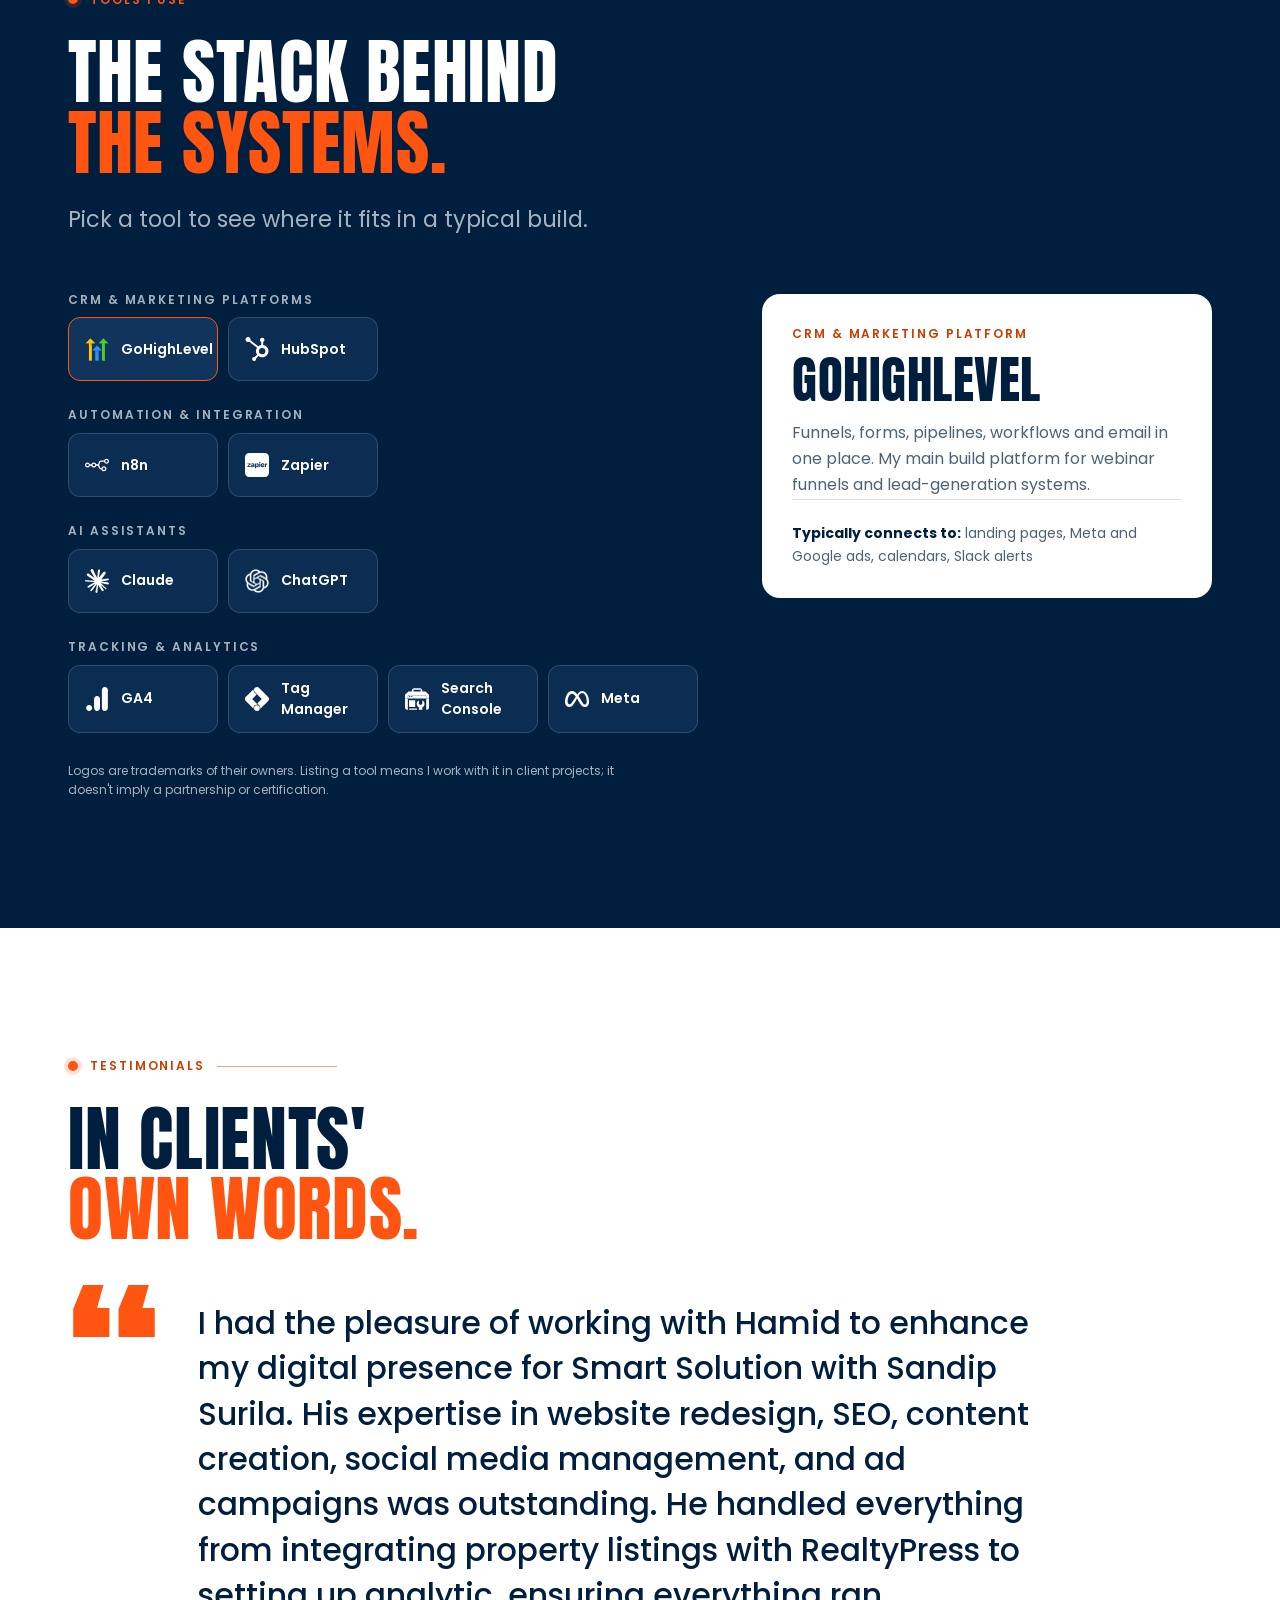
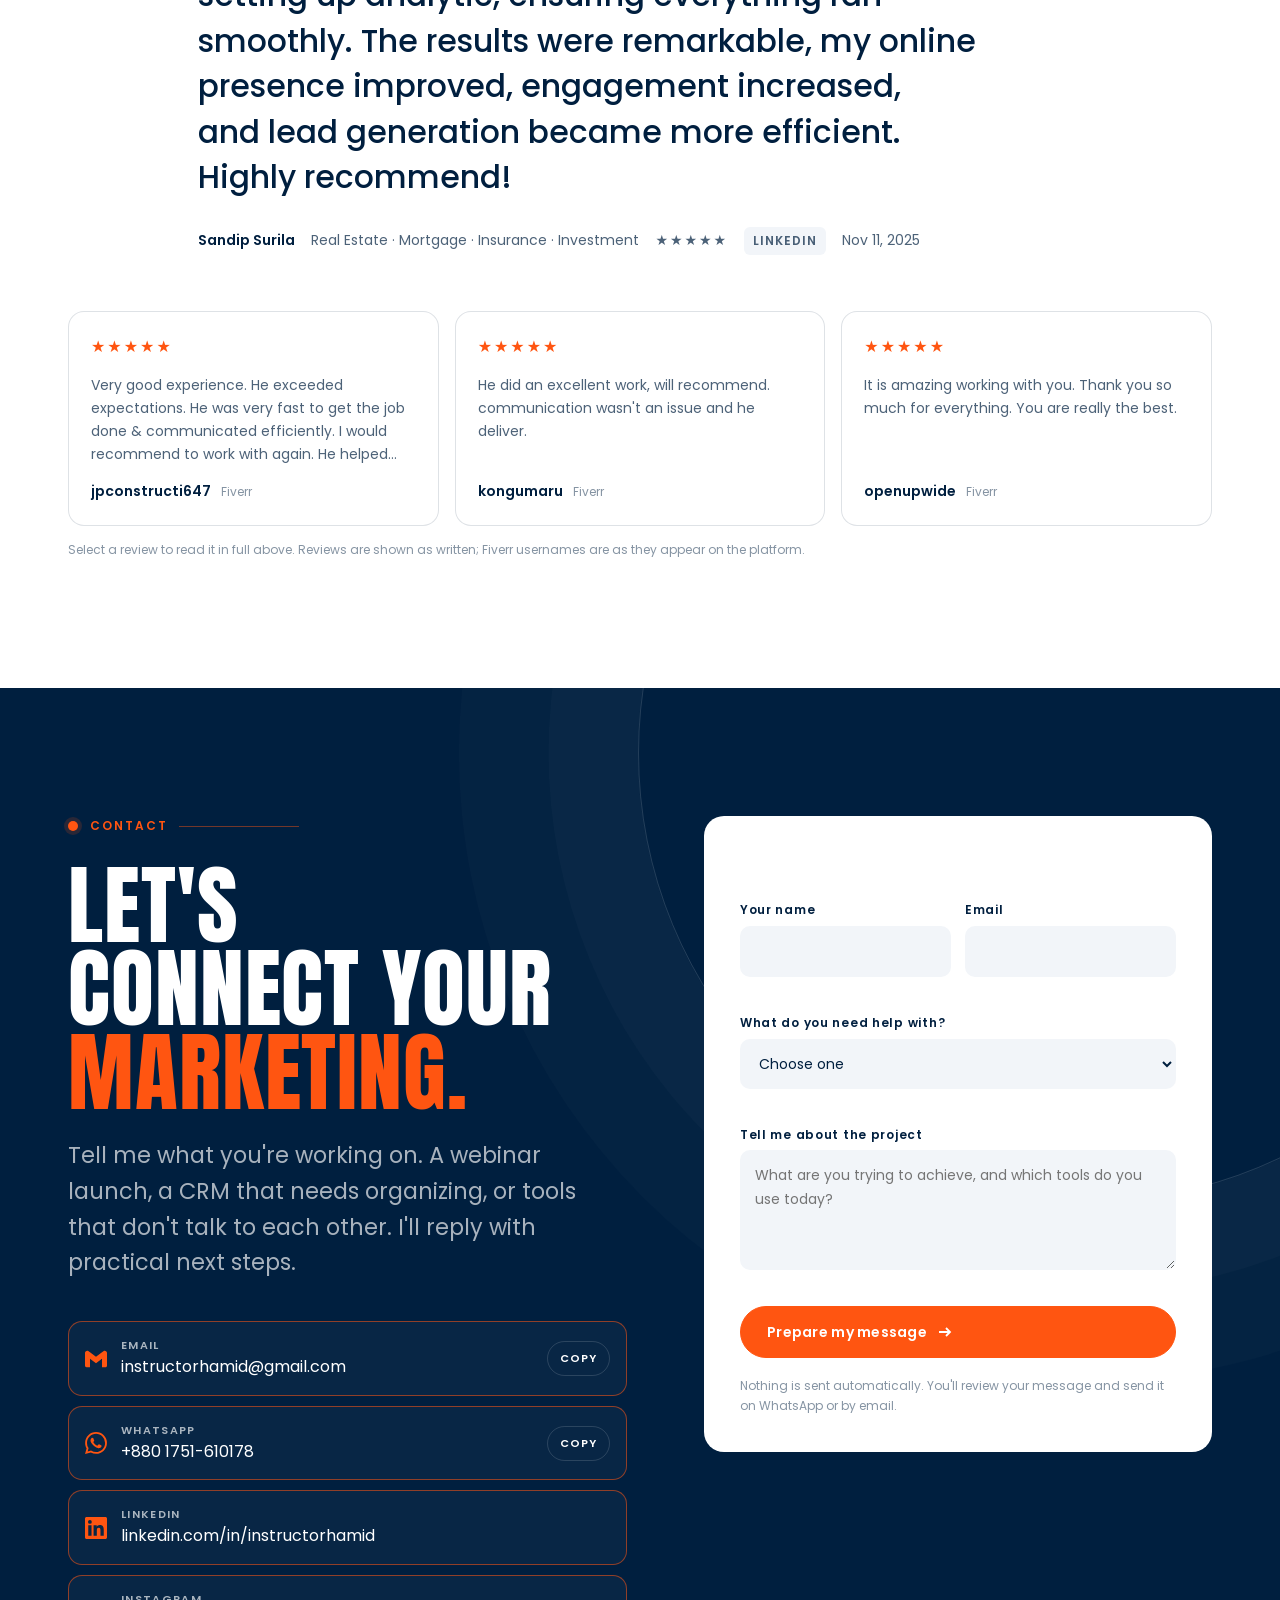
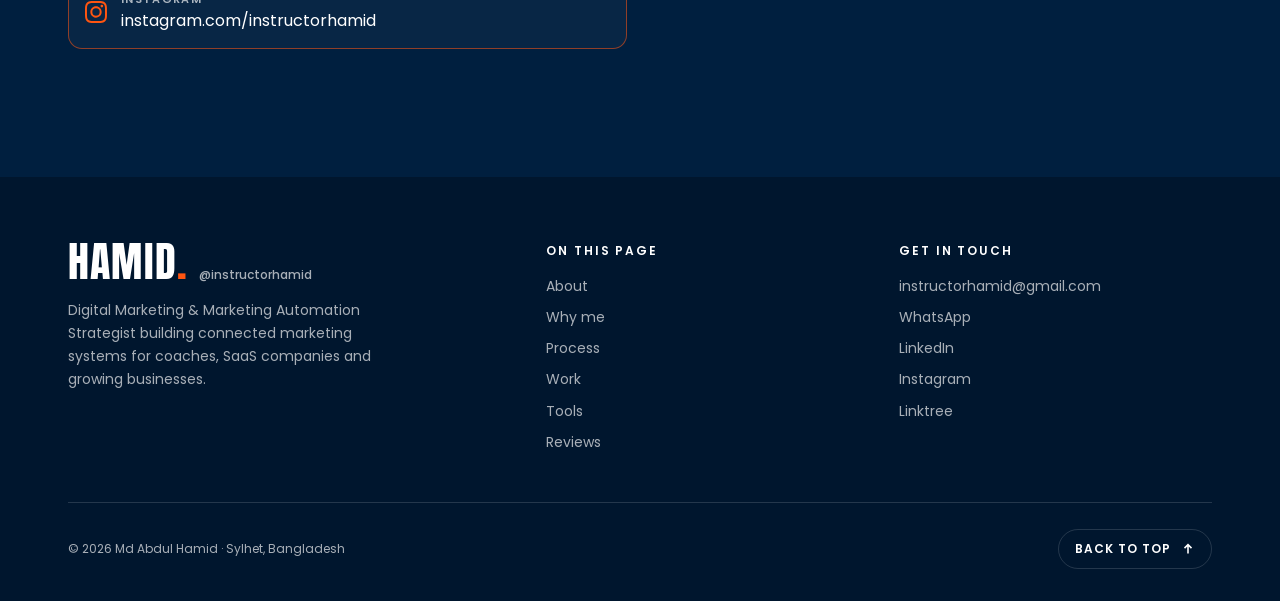
==== commit 13aa4ad3: "index.html" ====
--- a/index.html
+++ b/index.html
@@ -1131,6 +1131,7 @@
 })(window,document,'script','dataLayer','GTM-WCXM66GB');</script>
 <!-- End Google Tag Manager -->
    <meta name="google-site-verification" content="5K6_mXbUYG-KirnsfJDpZ7iNAt59E5lFHcRhwmx1AM8" />
+  <meta name="facebook-domain-verification" content="s2m5wu0a718c5t1ag8srjmi8xujlet" />
 </head>
 <body>
 <a class="skip" href="#main">Skip to content</a>
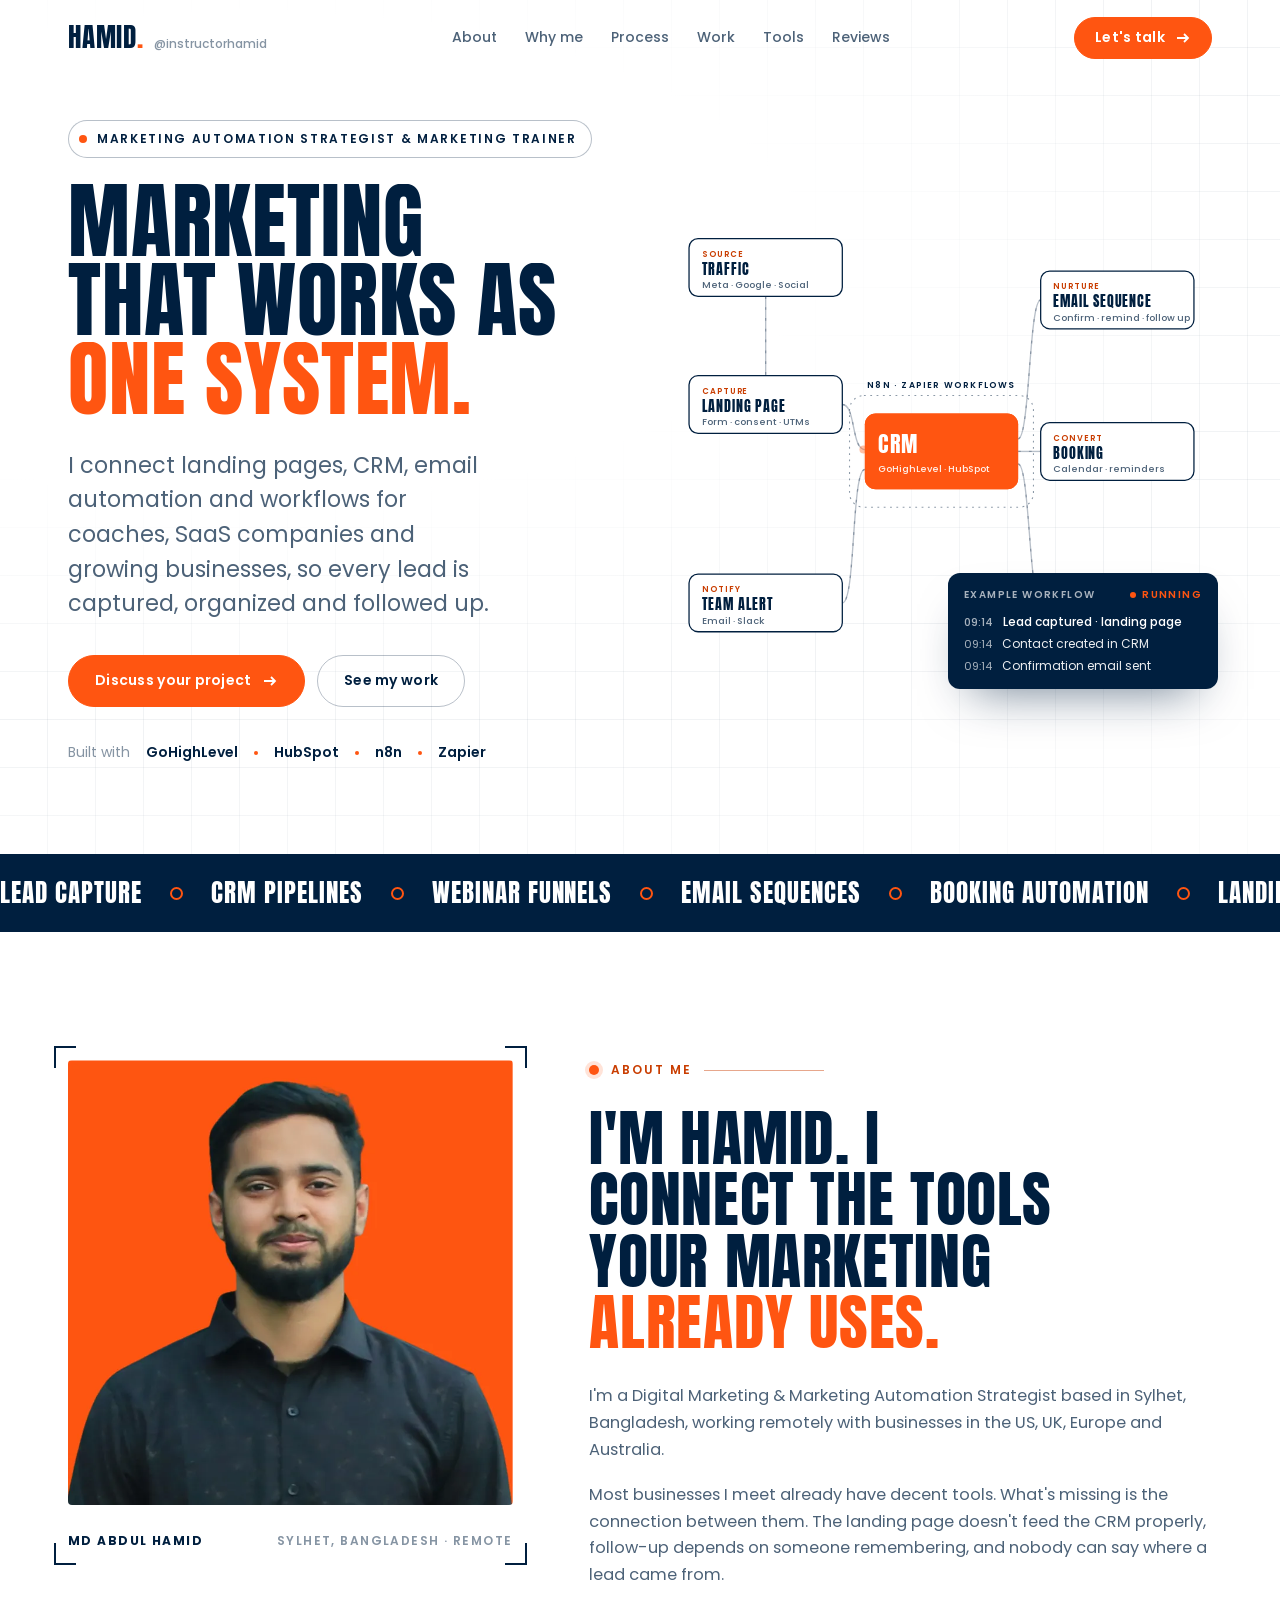
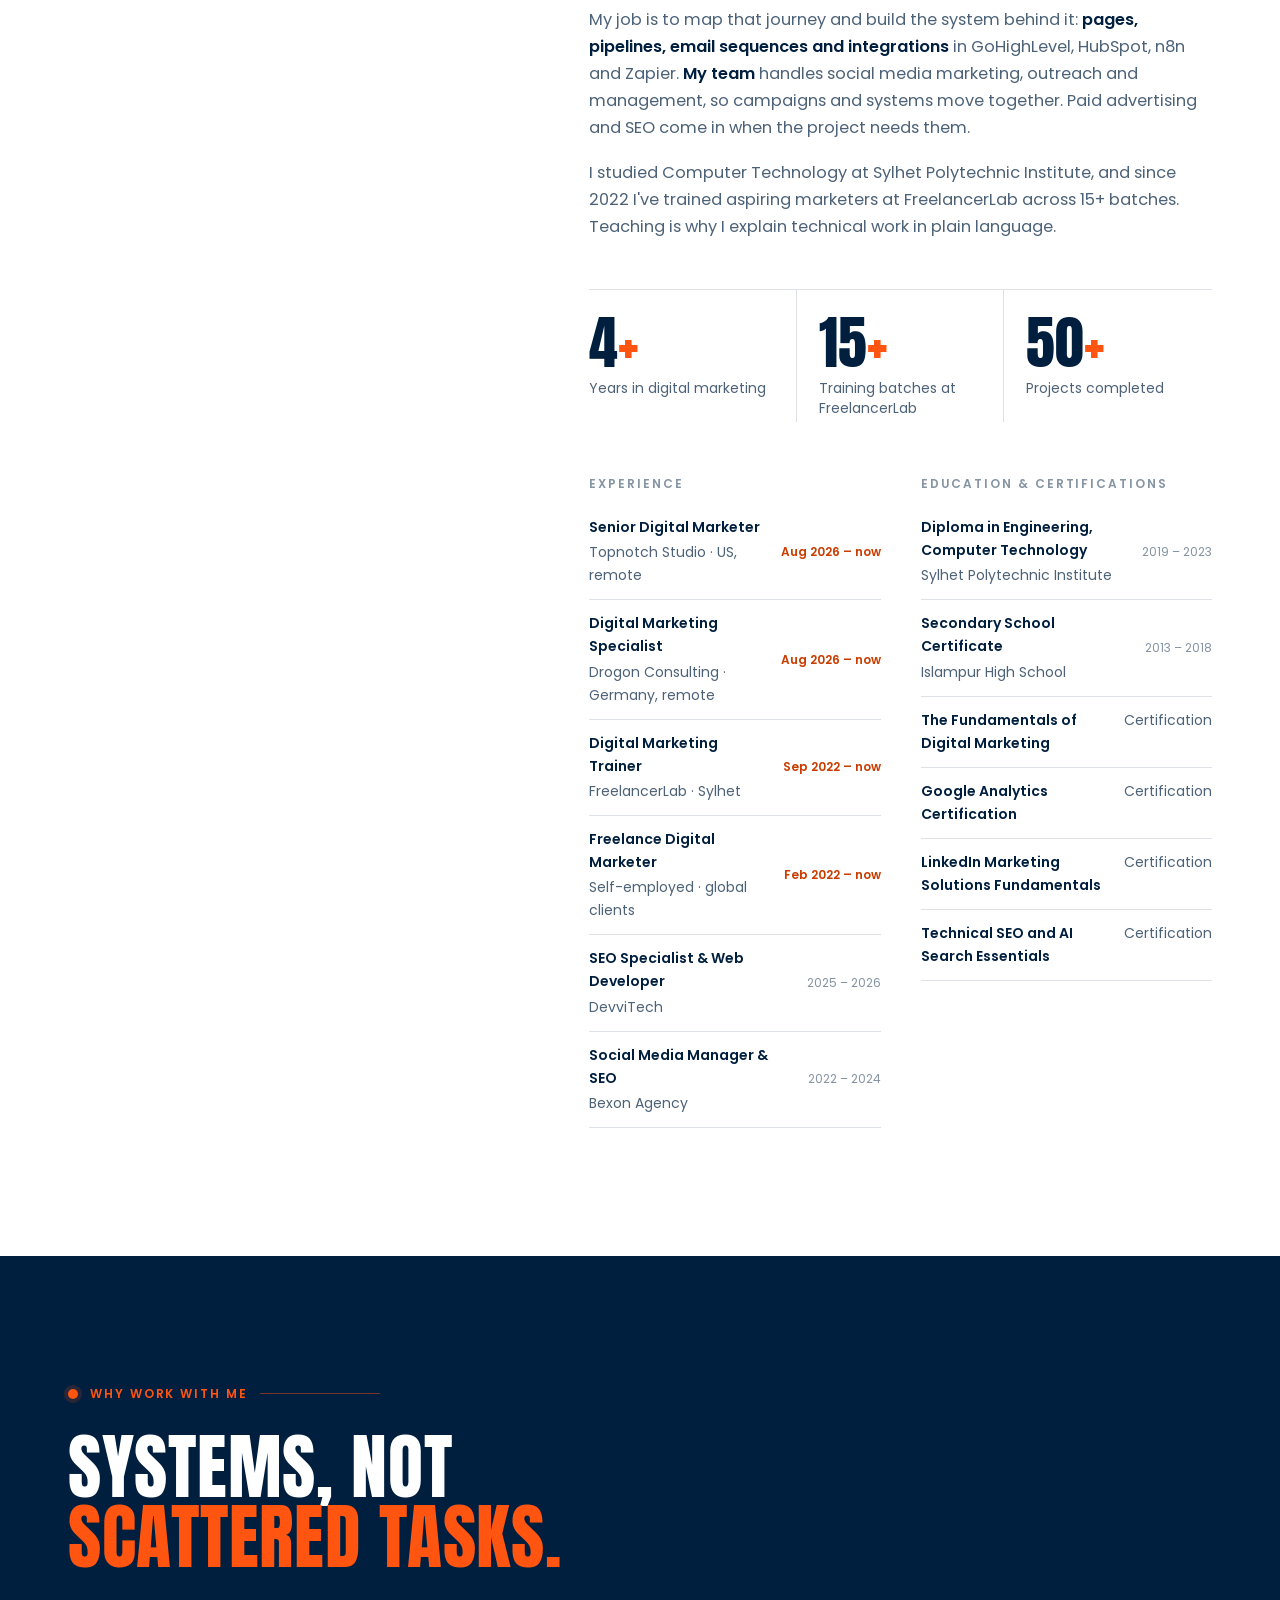
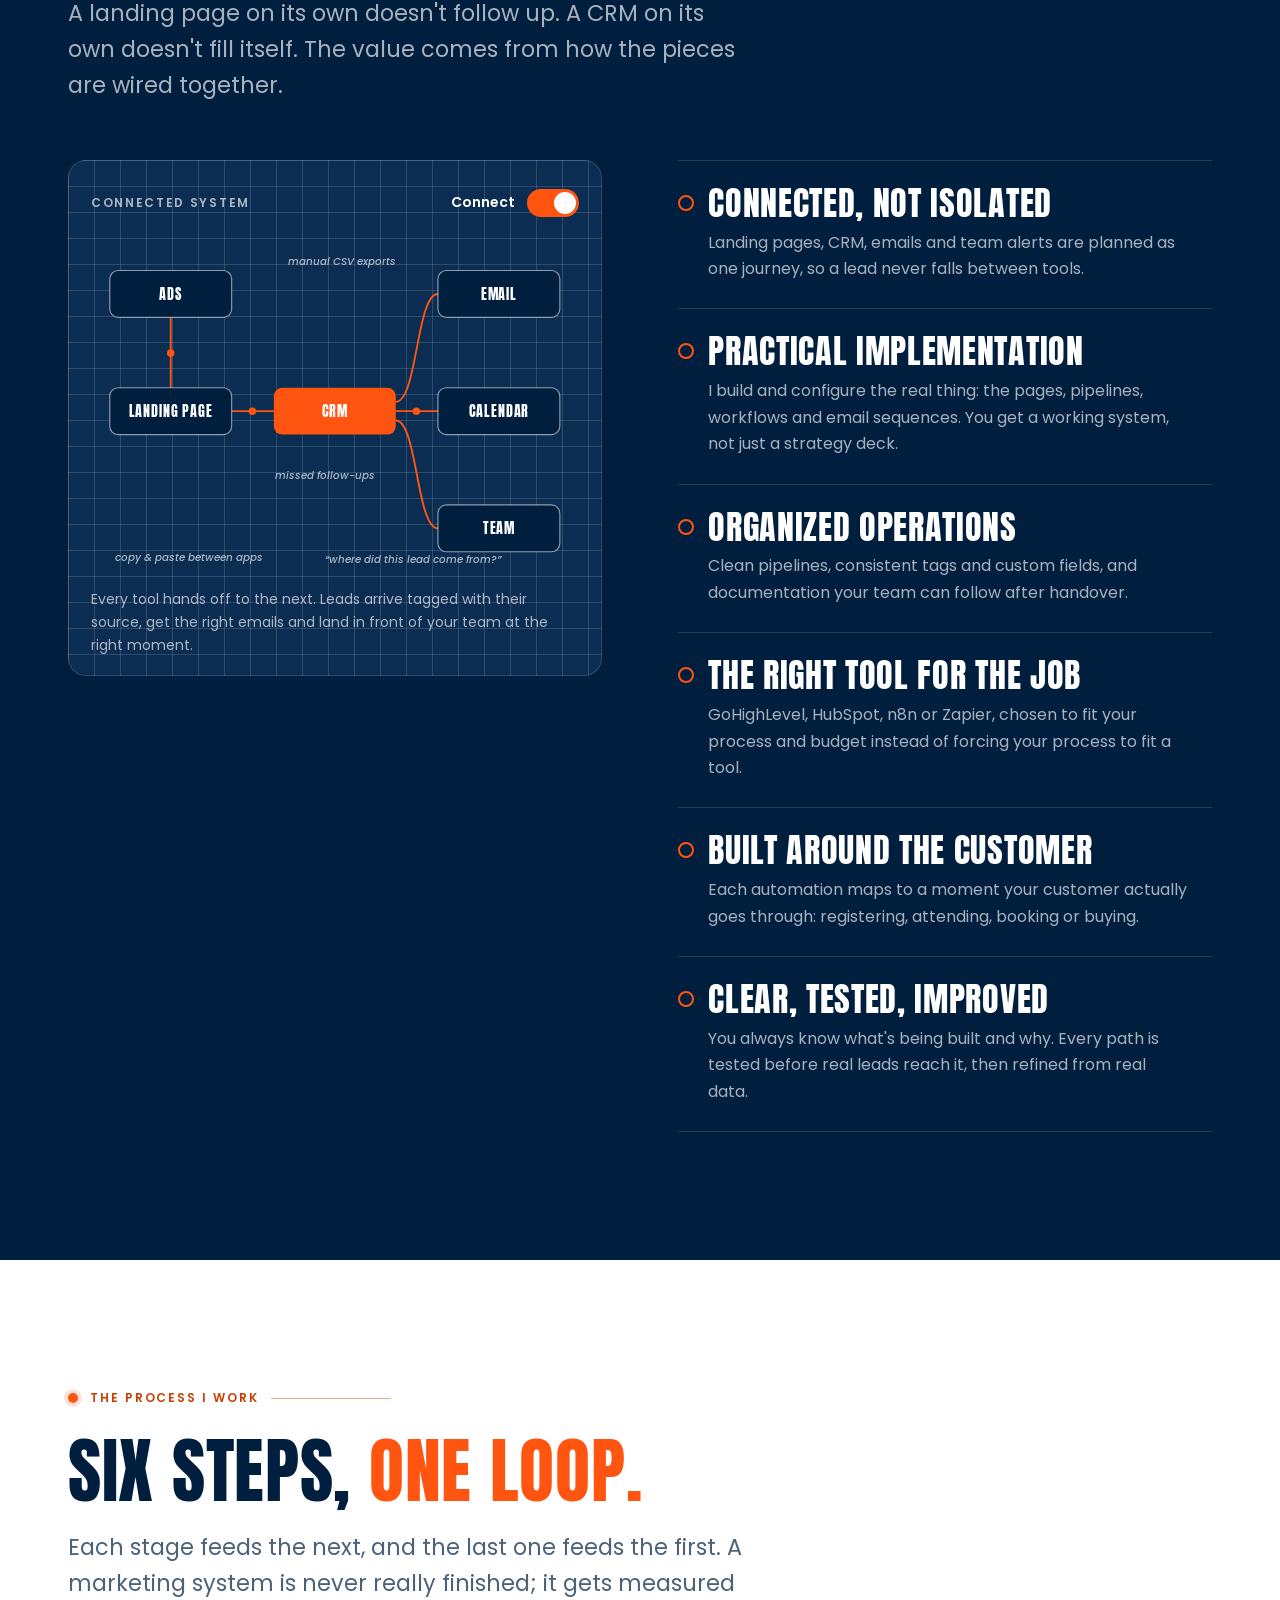
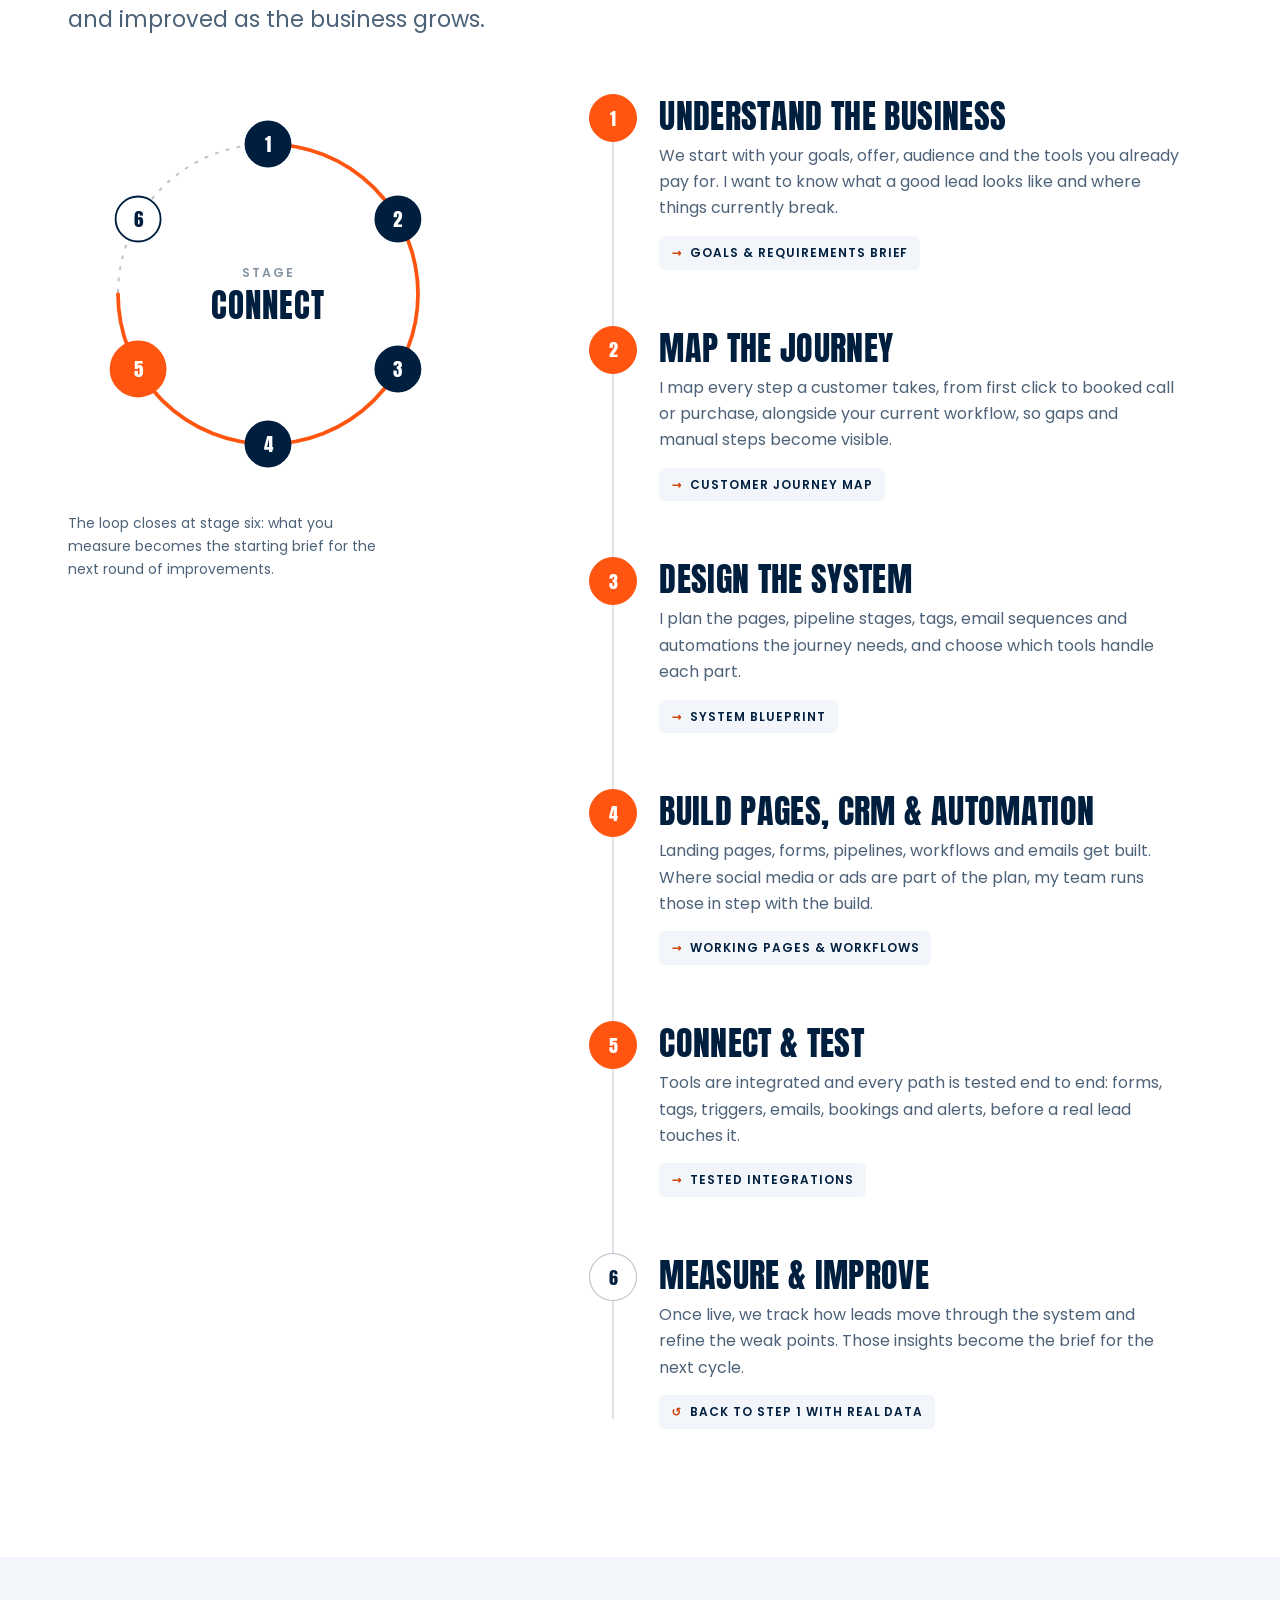
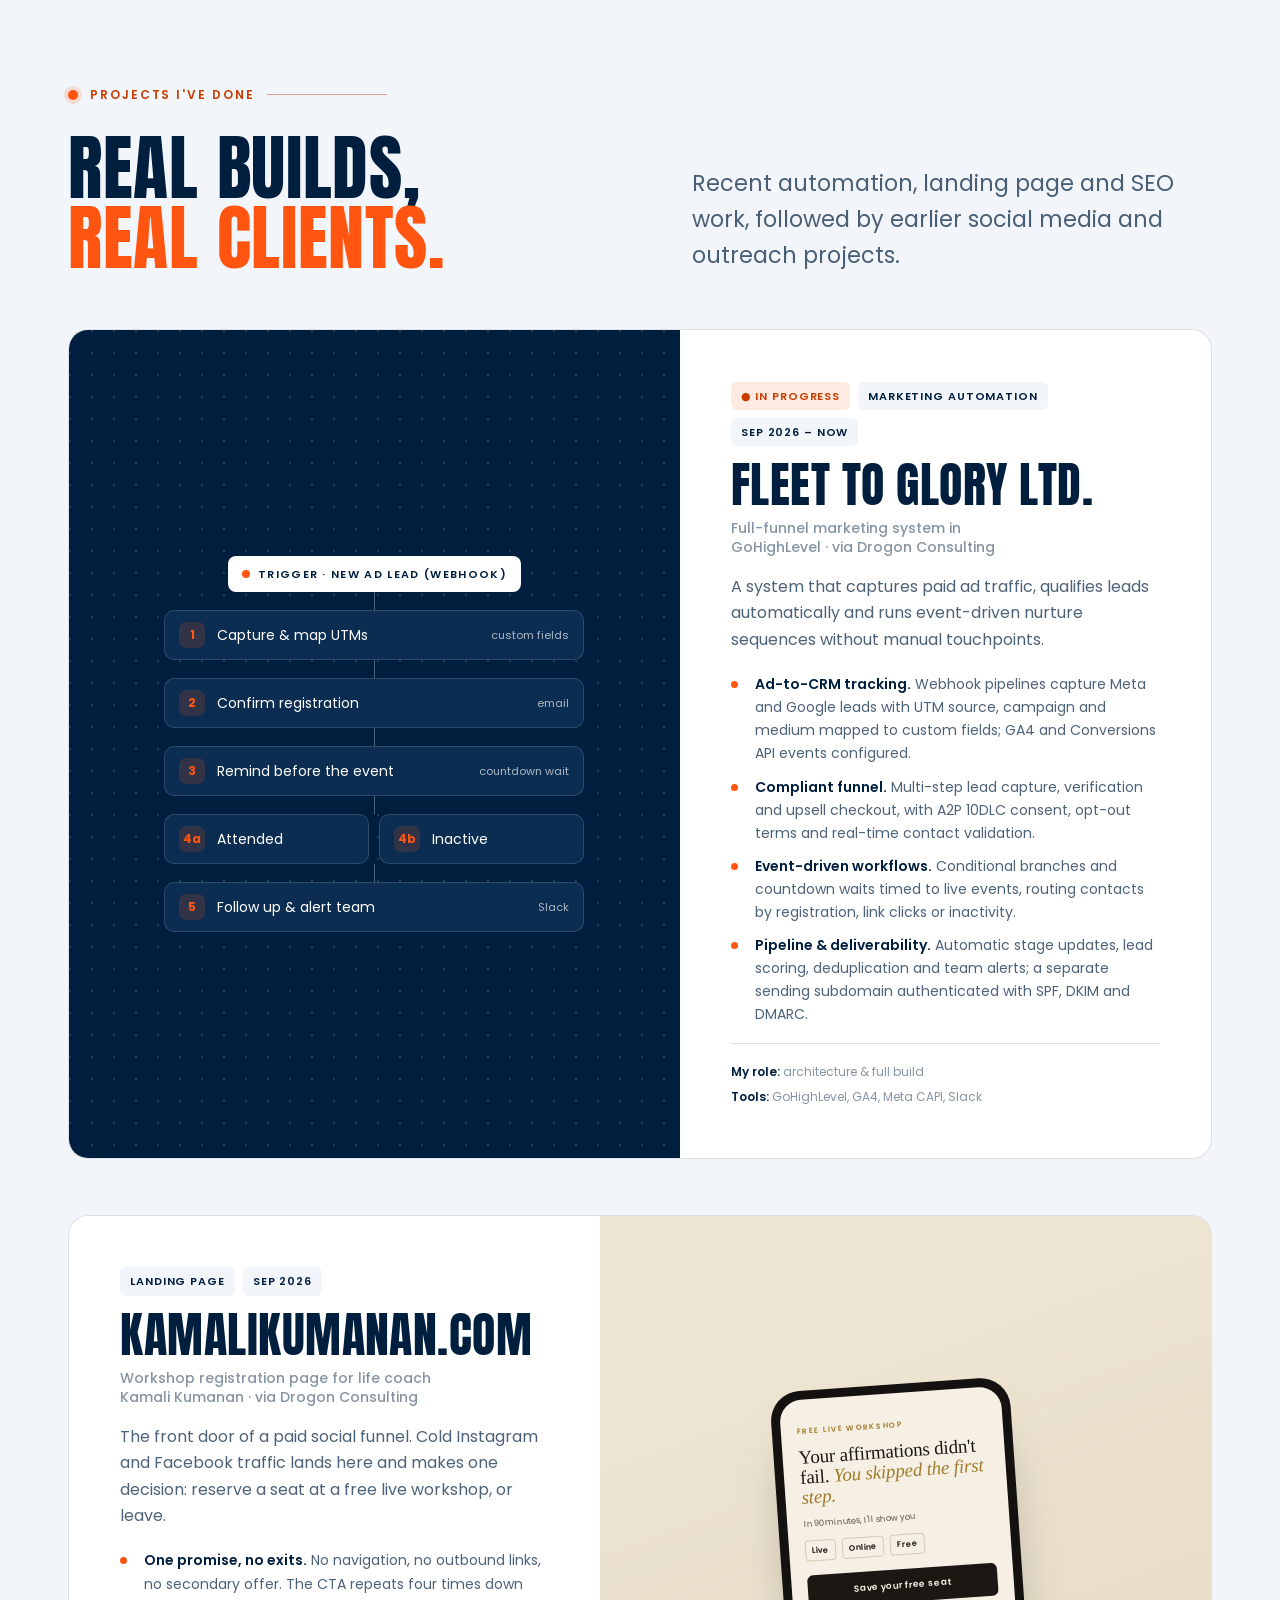
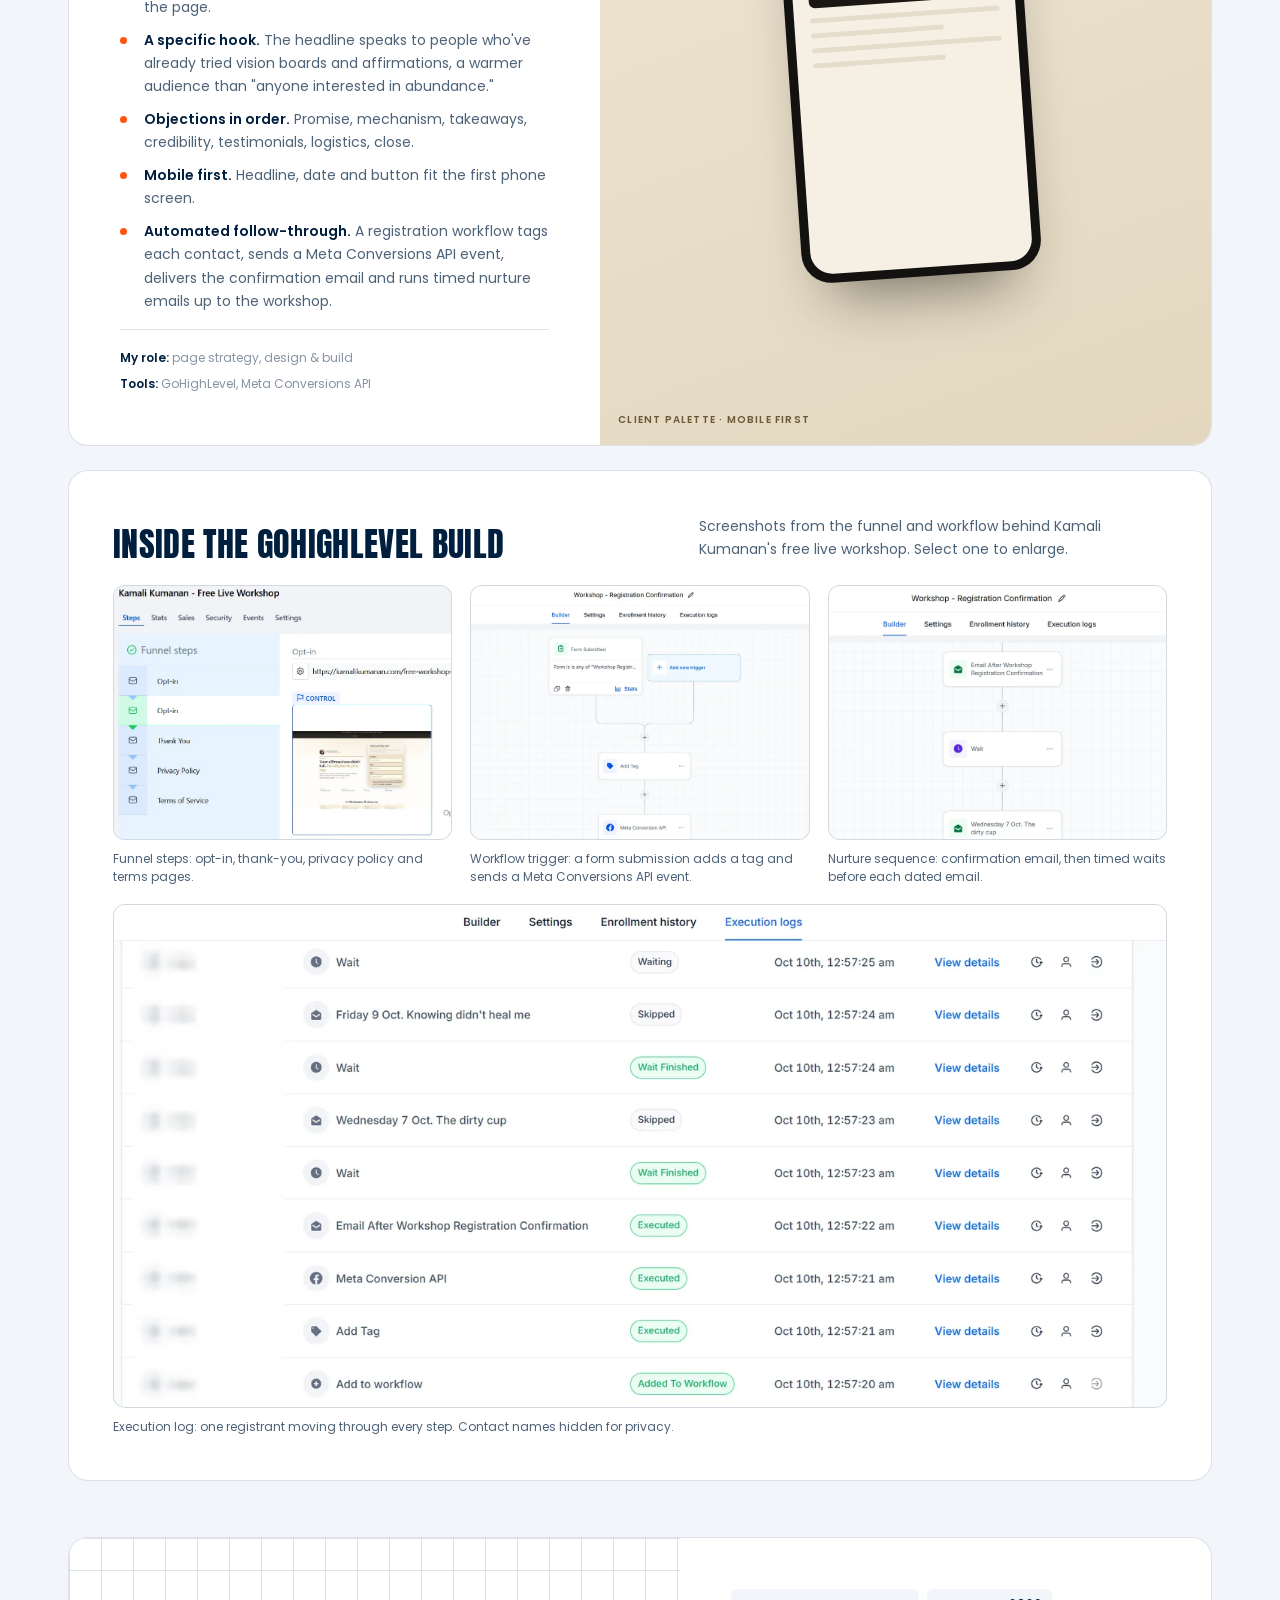
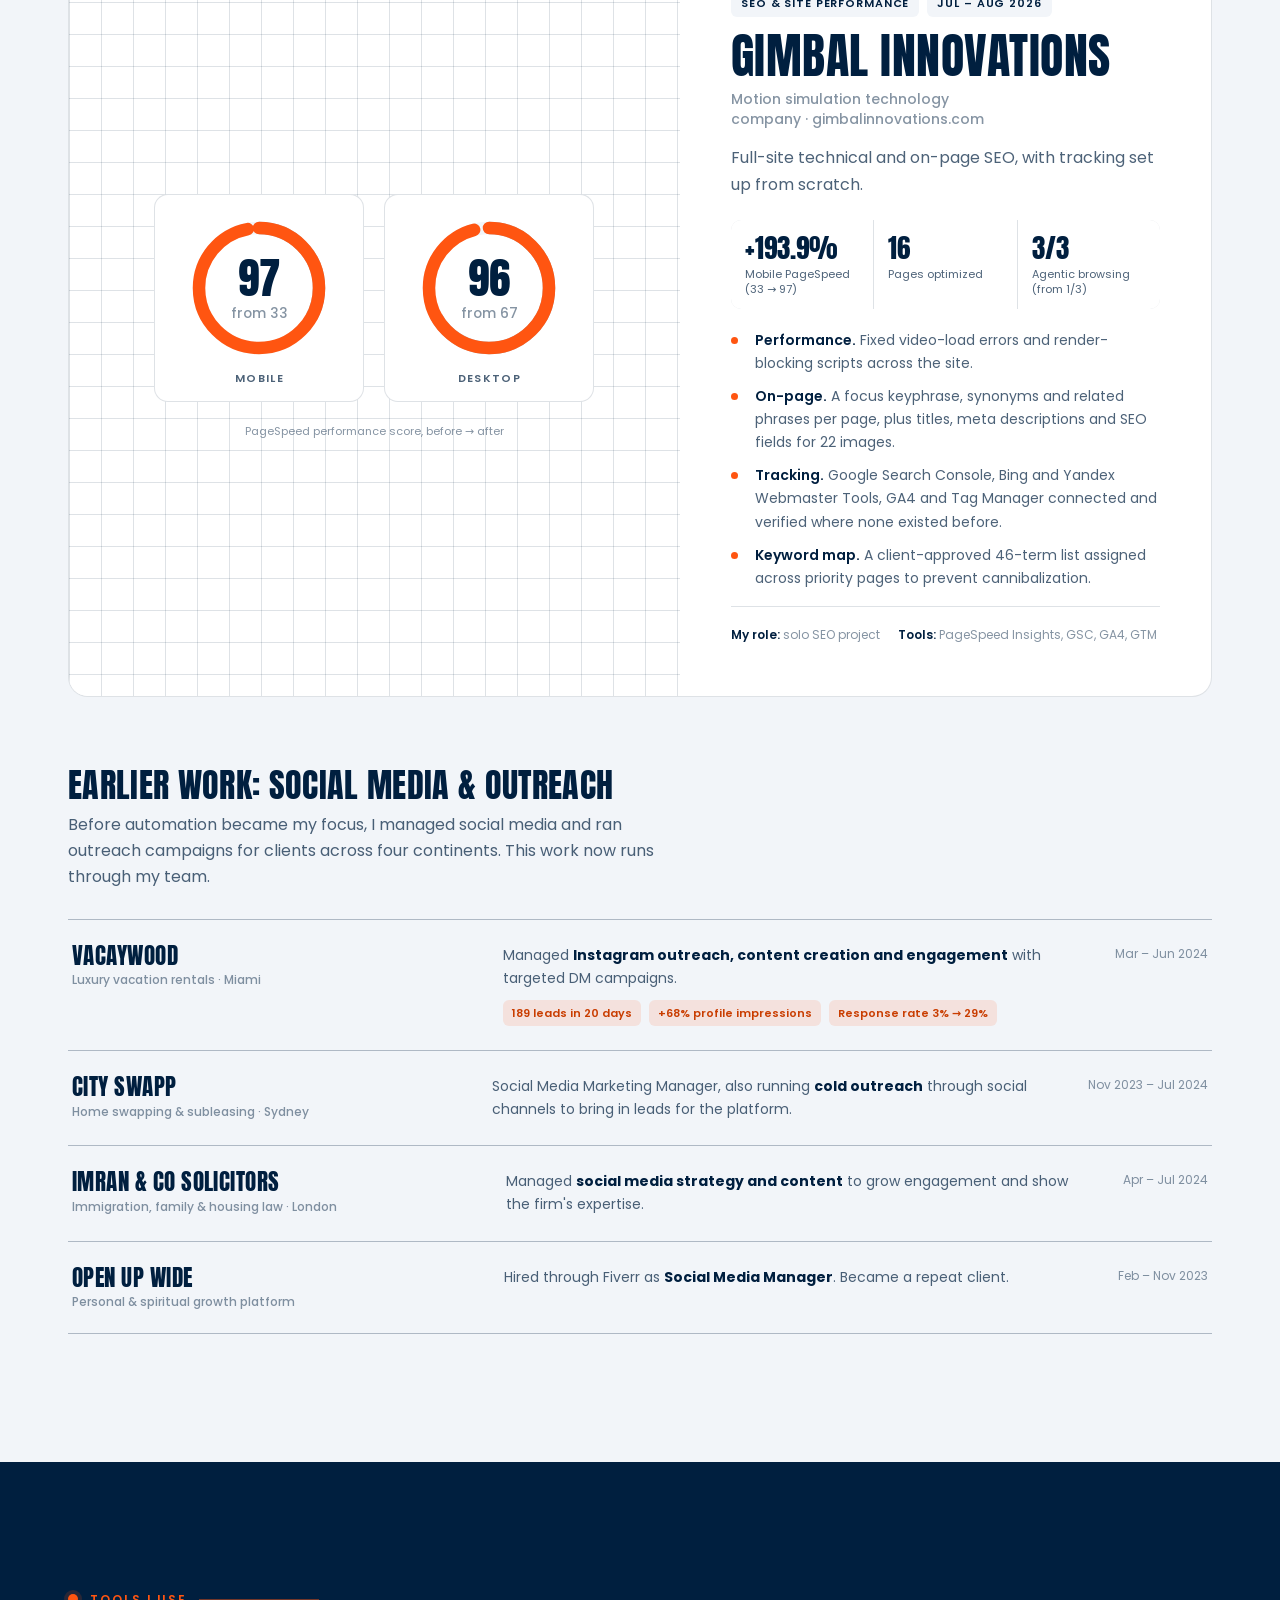
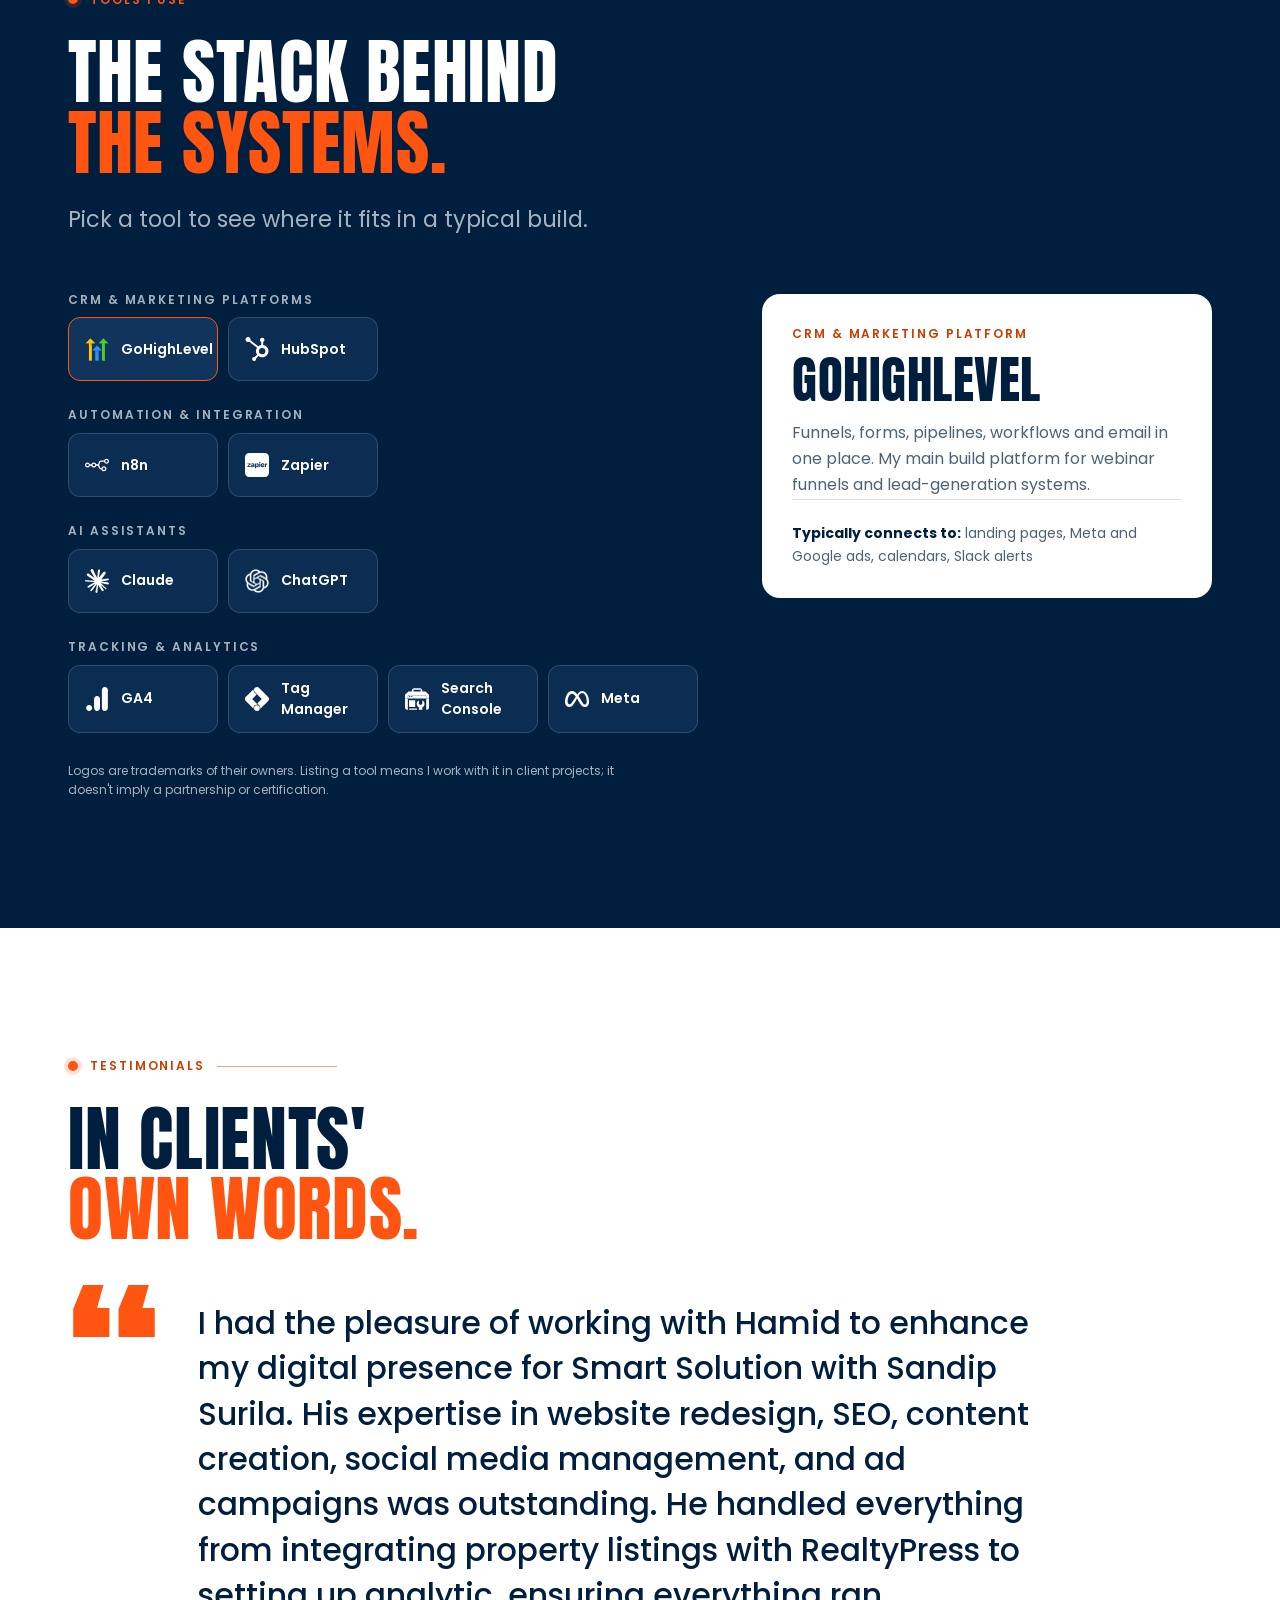
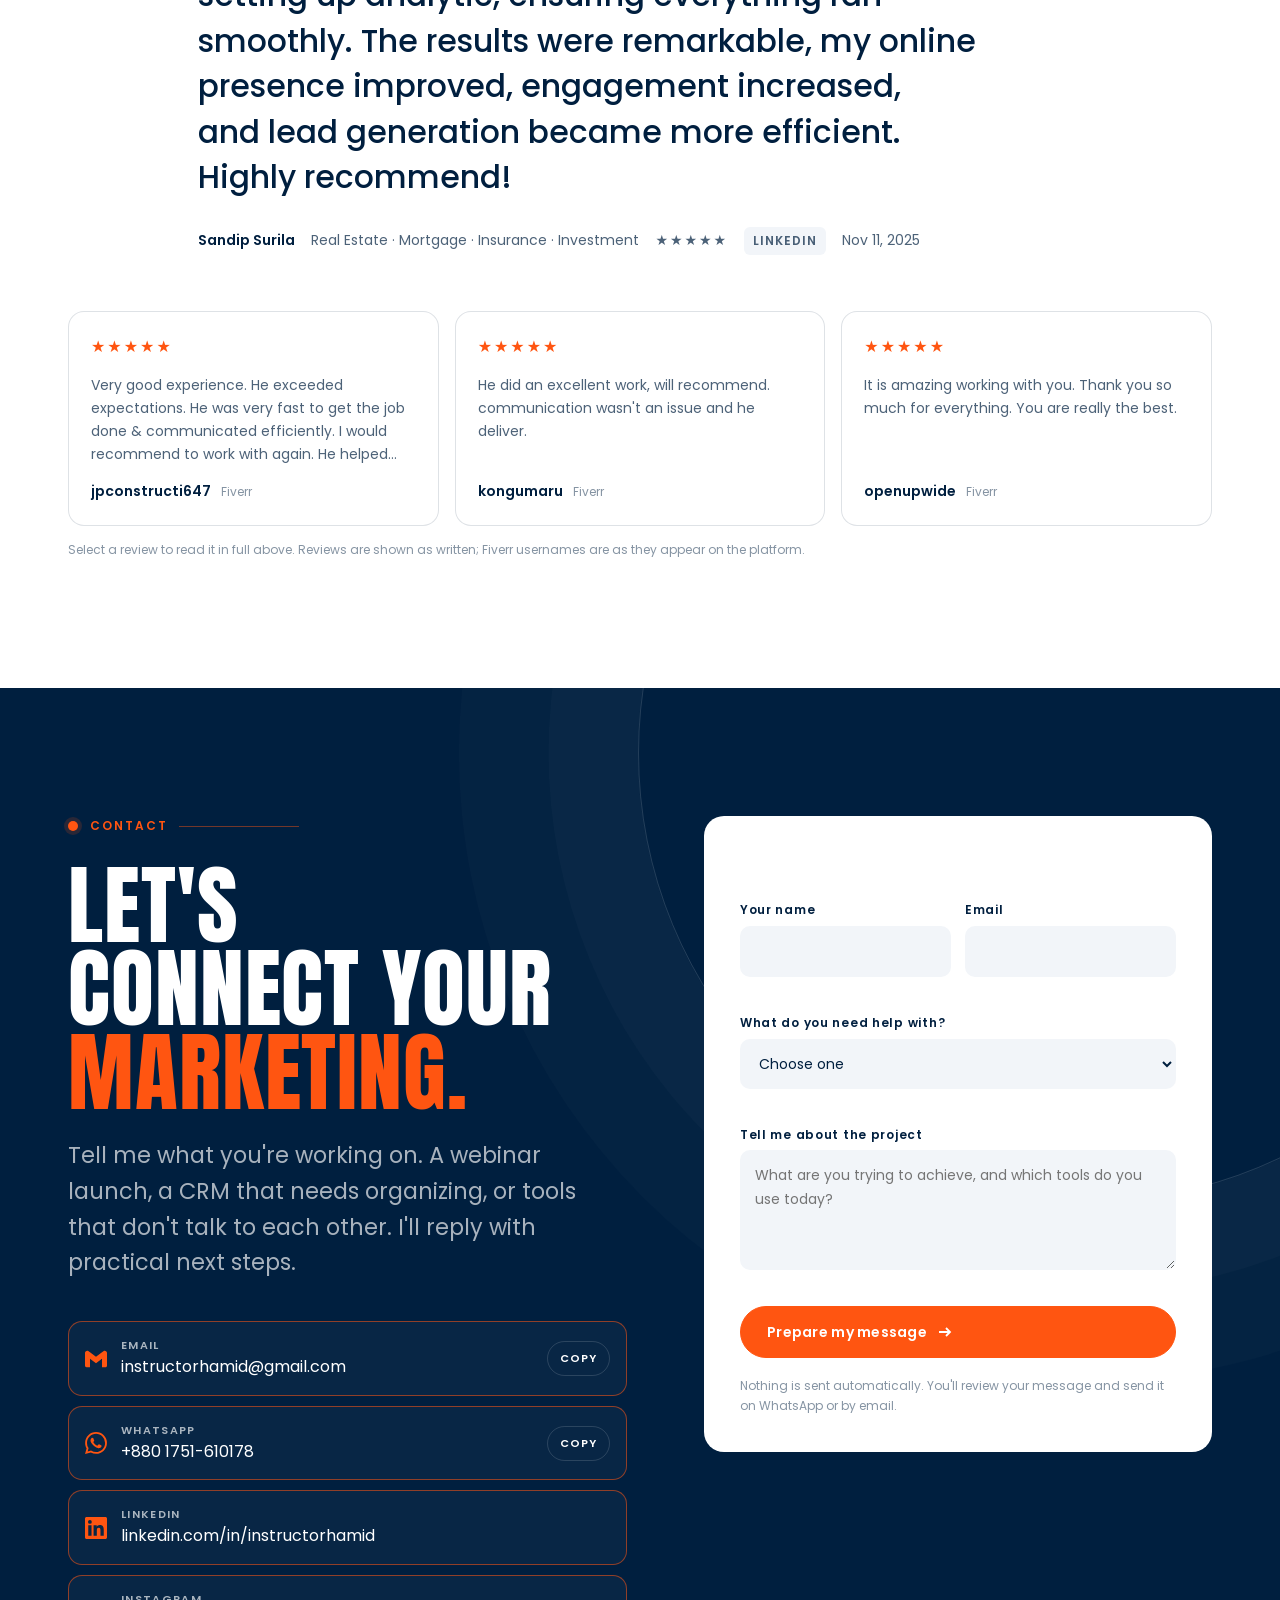
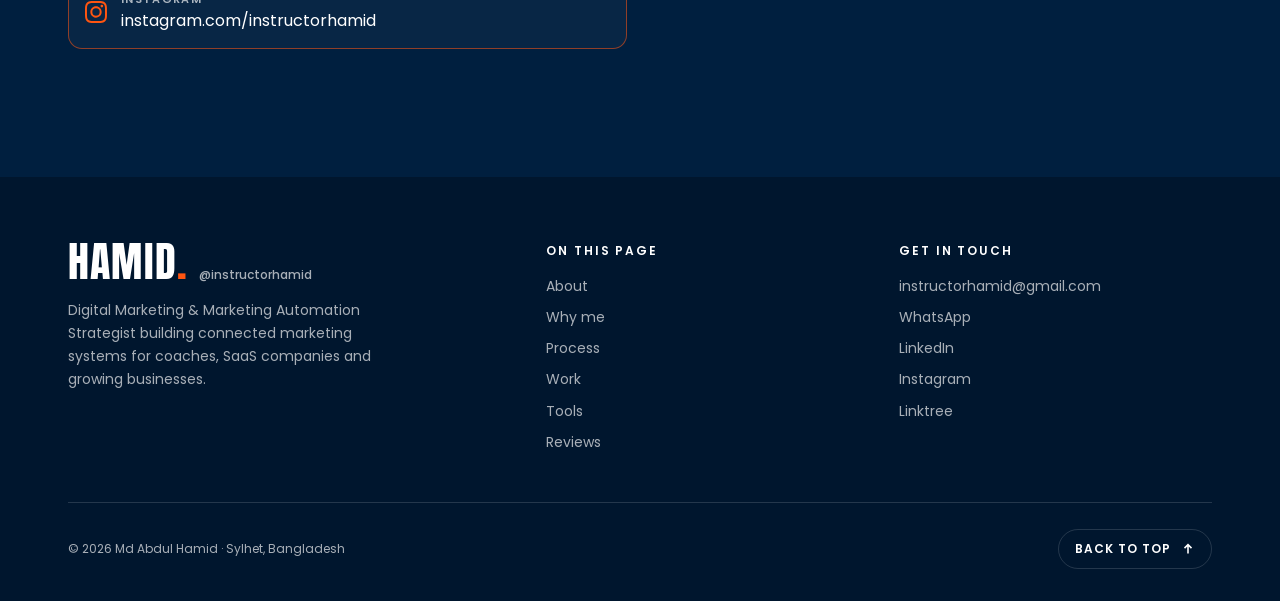
==== commit 1b680fb4: "index.html" ====
--- a/index.html
+++ b/index.html
@@ -3,7 +3,7 @@
 <head>
 <meta charset="utf-8">
 <meta name="viewport" content="width=device-width, initial-scale=1, viewport-fit=cover">
-<title>Hamid · Digital Marketing Trainer &amp; Marketing Automation Strategist</title>
+<title>Instructor Hamid · Digital Marketing Trainer &amp; Marketing Automation Strategist</title>
 <meta name="description" content="Hamid (@instructorhamid) is a Digital Marketing Trainer &amp; Marketing Automation Strategist who connects landing pages, CRM, email automation and workflows for coaches, SaaS companies and growing businesses.">
 <meta property="og:title" content="Hamid · Digital Marketing Trainer &amp; Marketing Automation Strategist">
 <meta property="og:description" content="Connected marketing systems: landing pages, CRM, email automation and workflow integration with GoHighLevel, HubSpot, n8n and Zapier.">
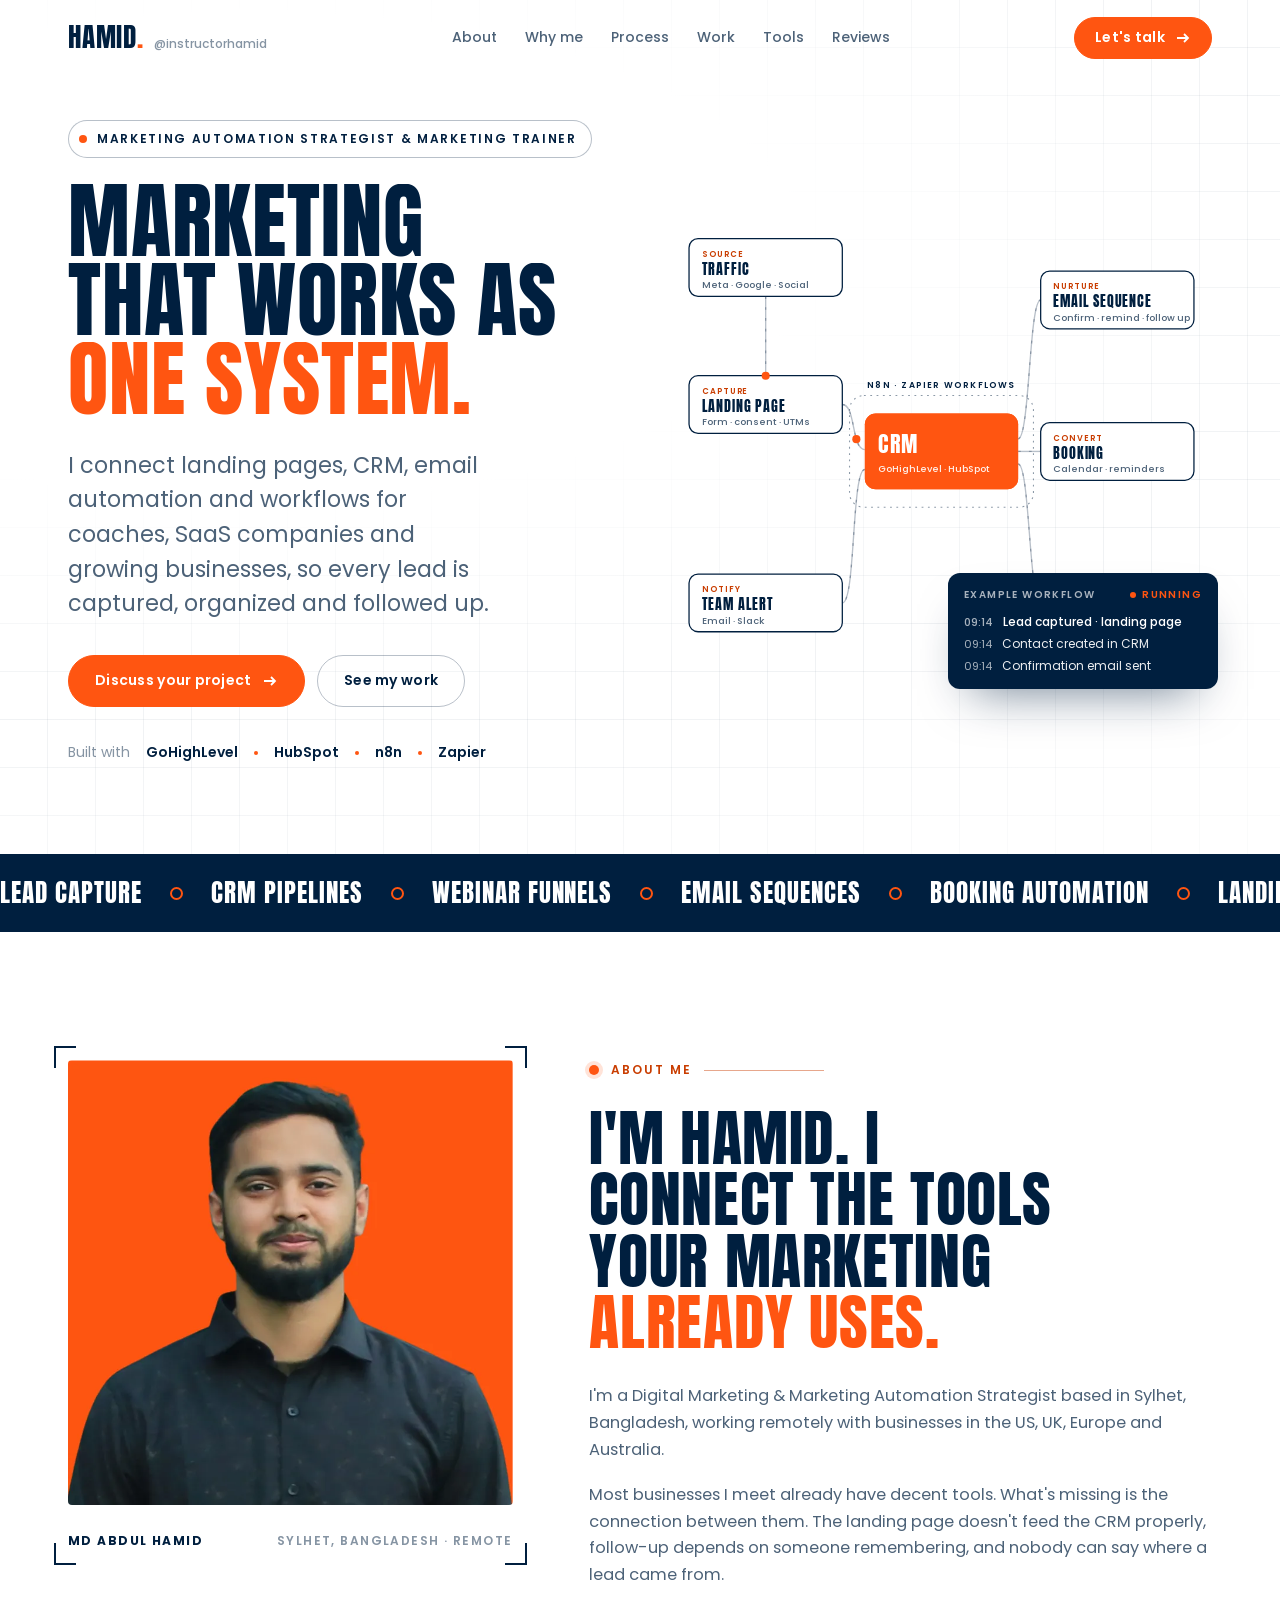
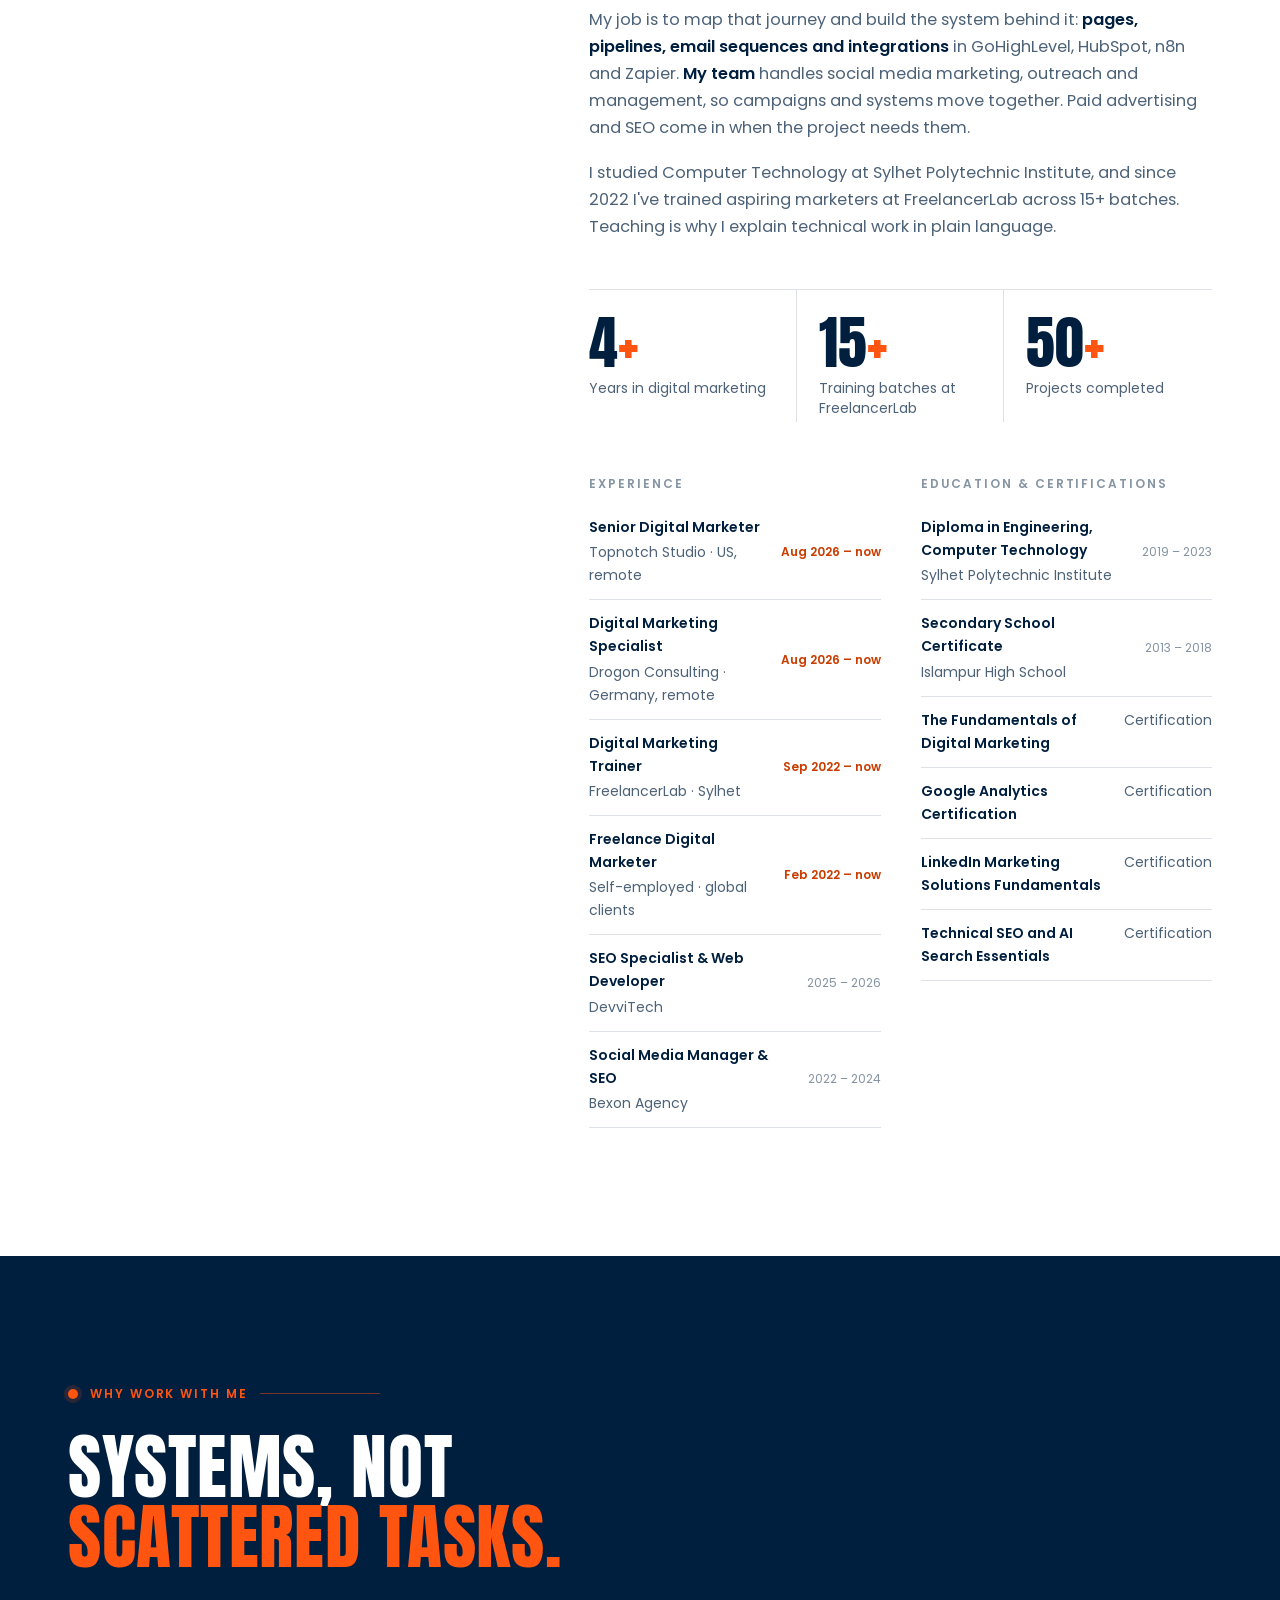
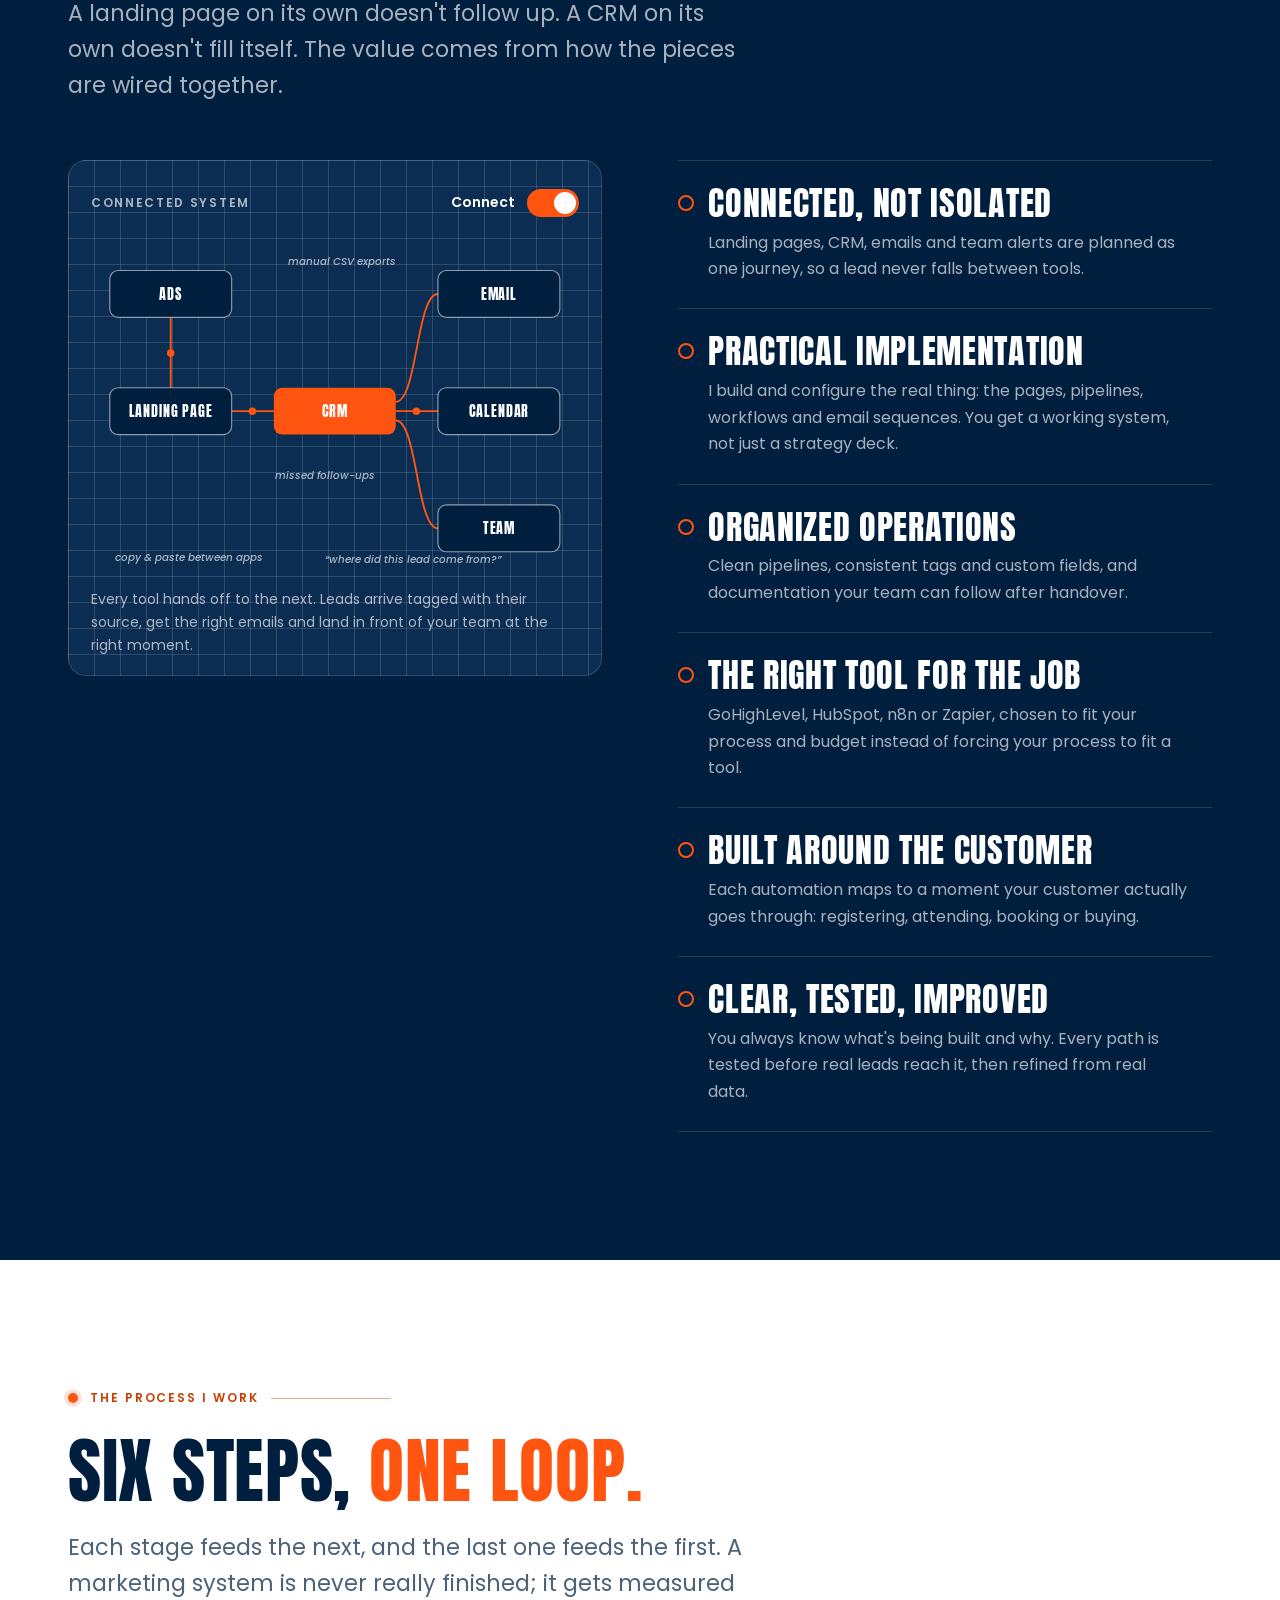
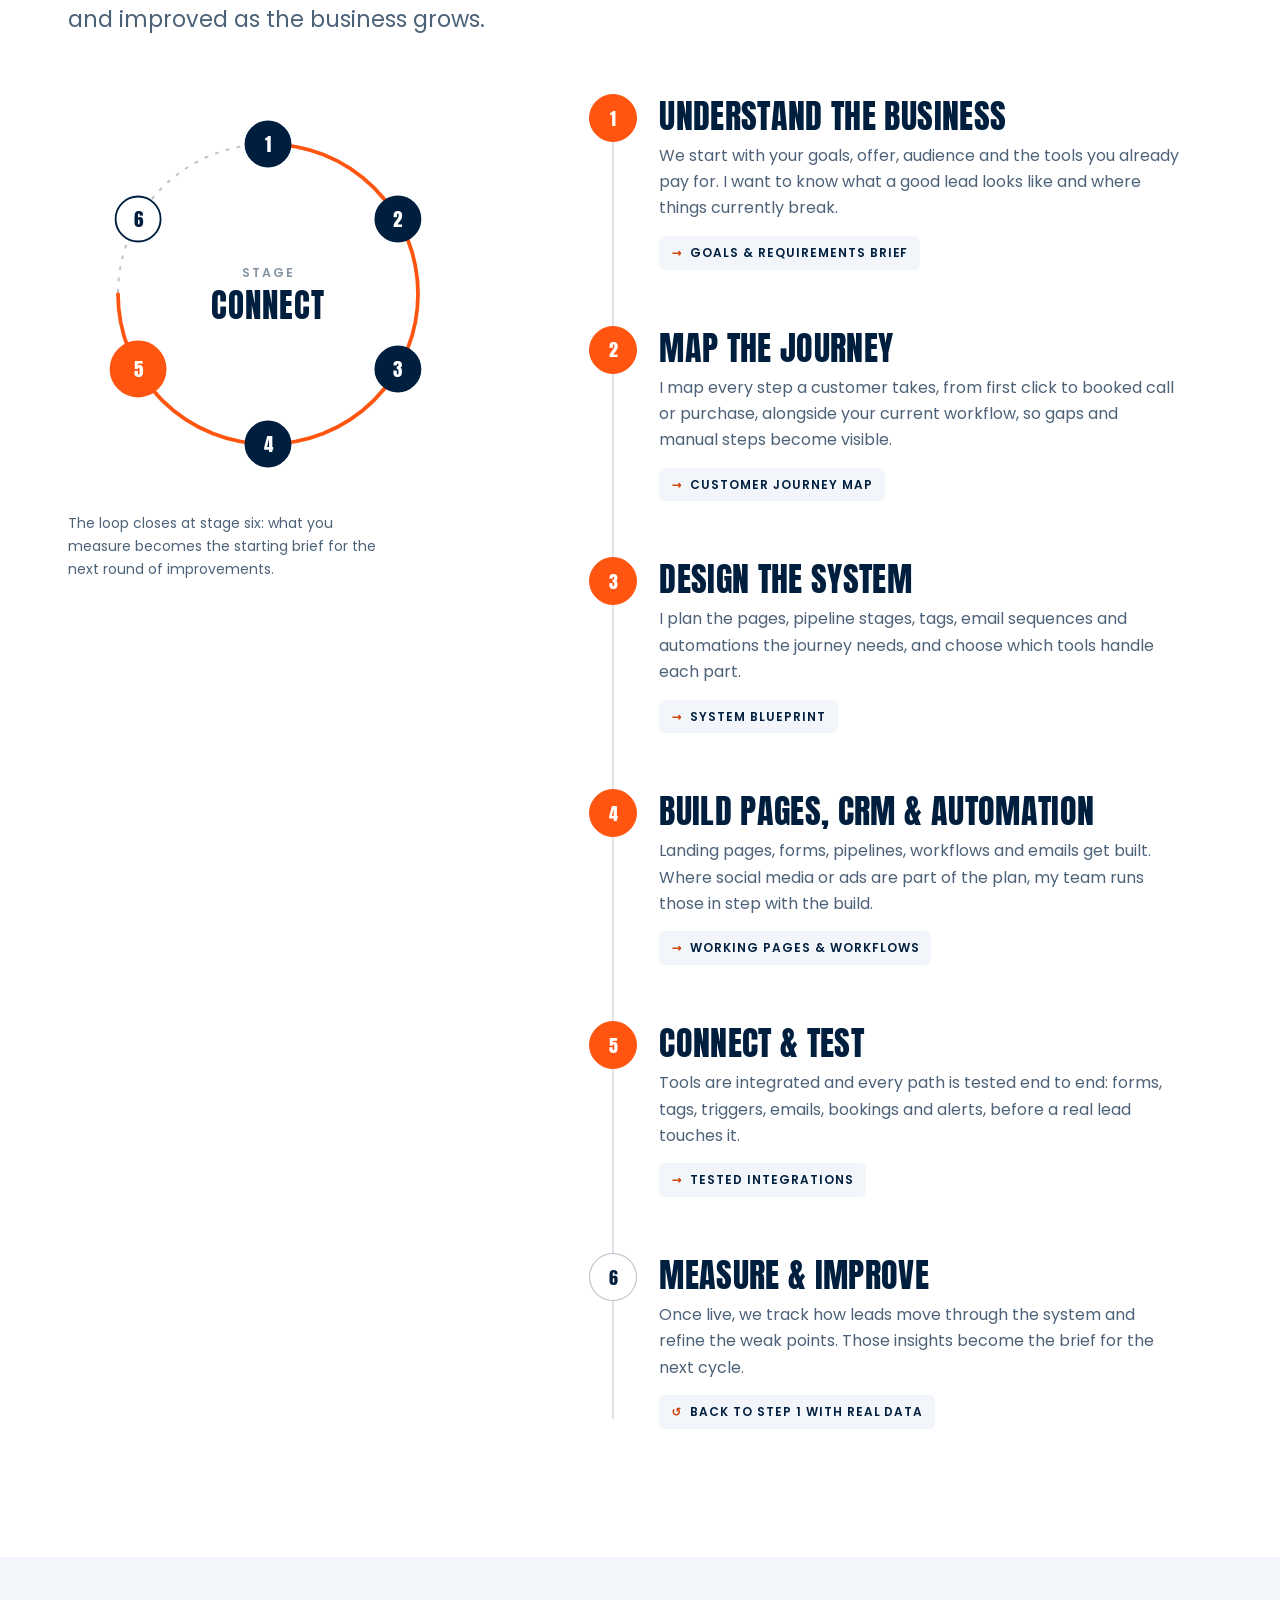
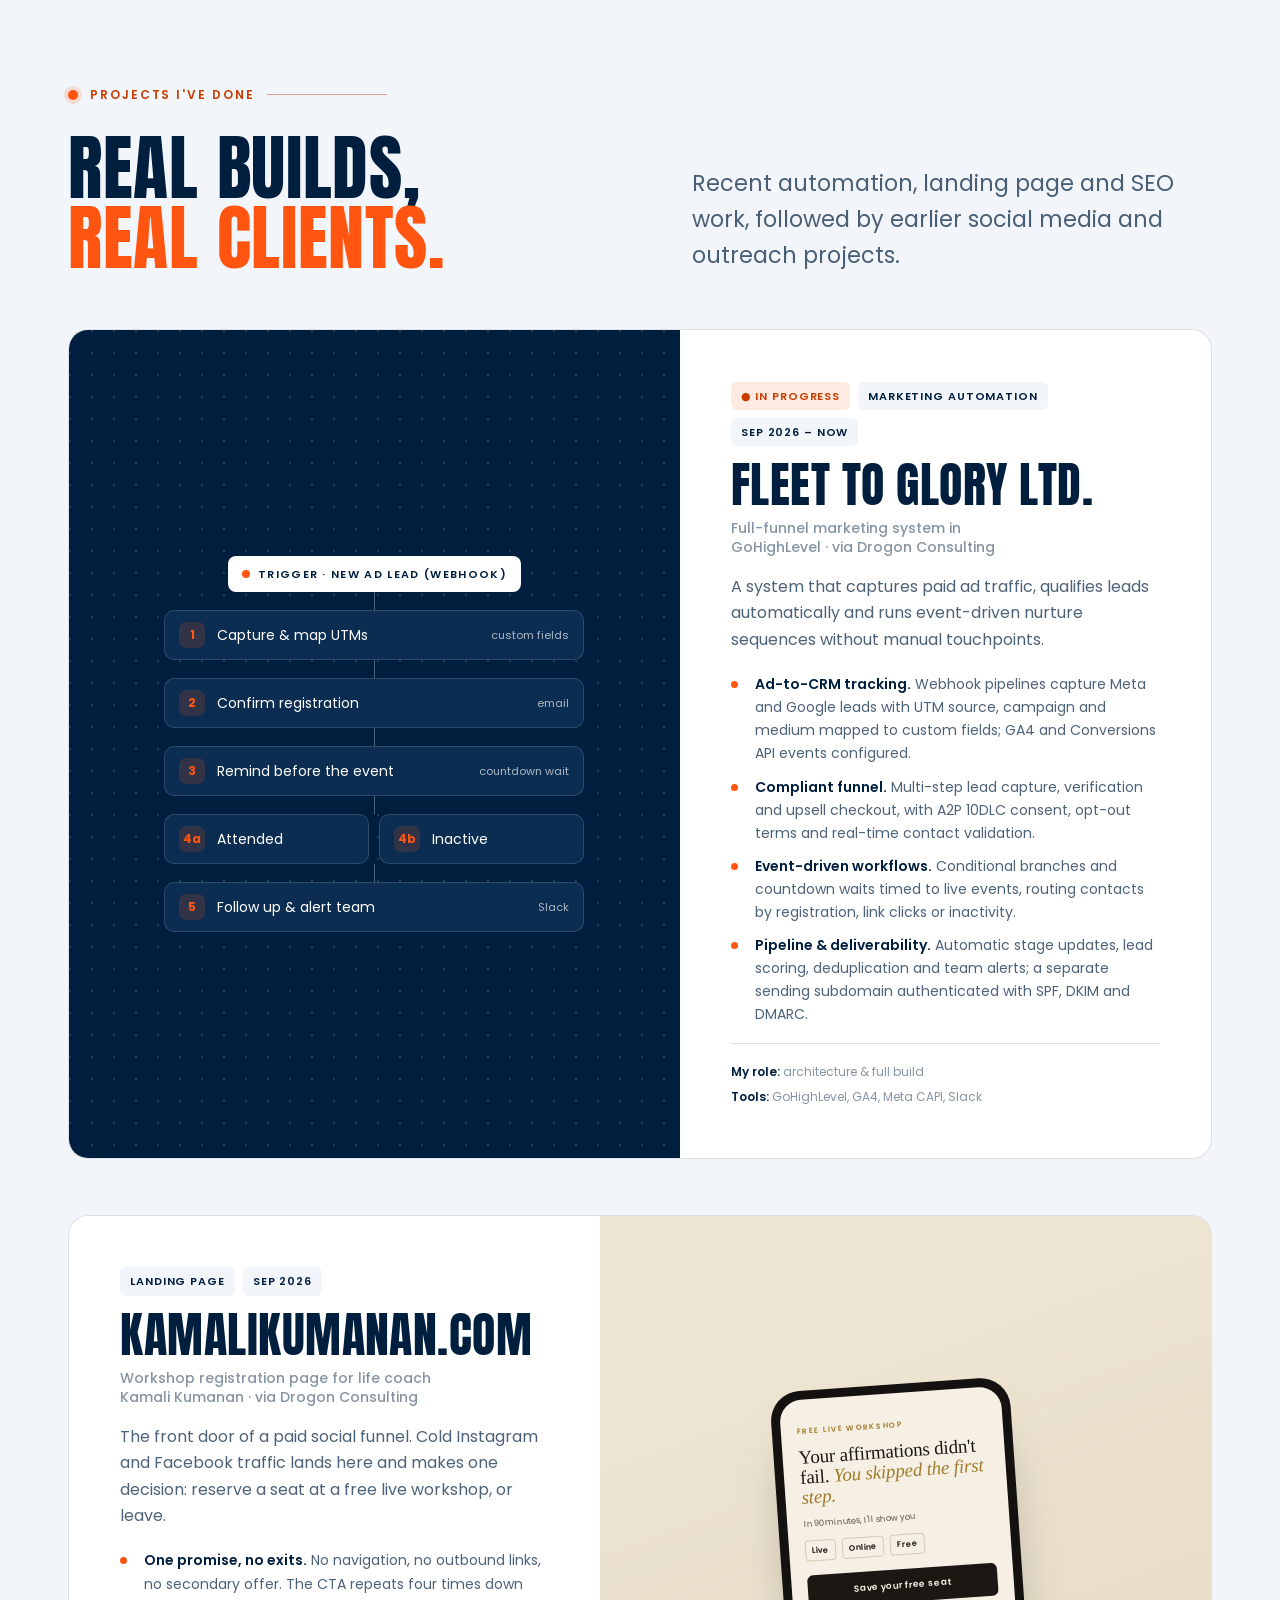
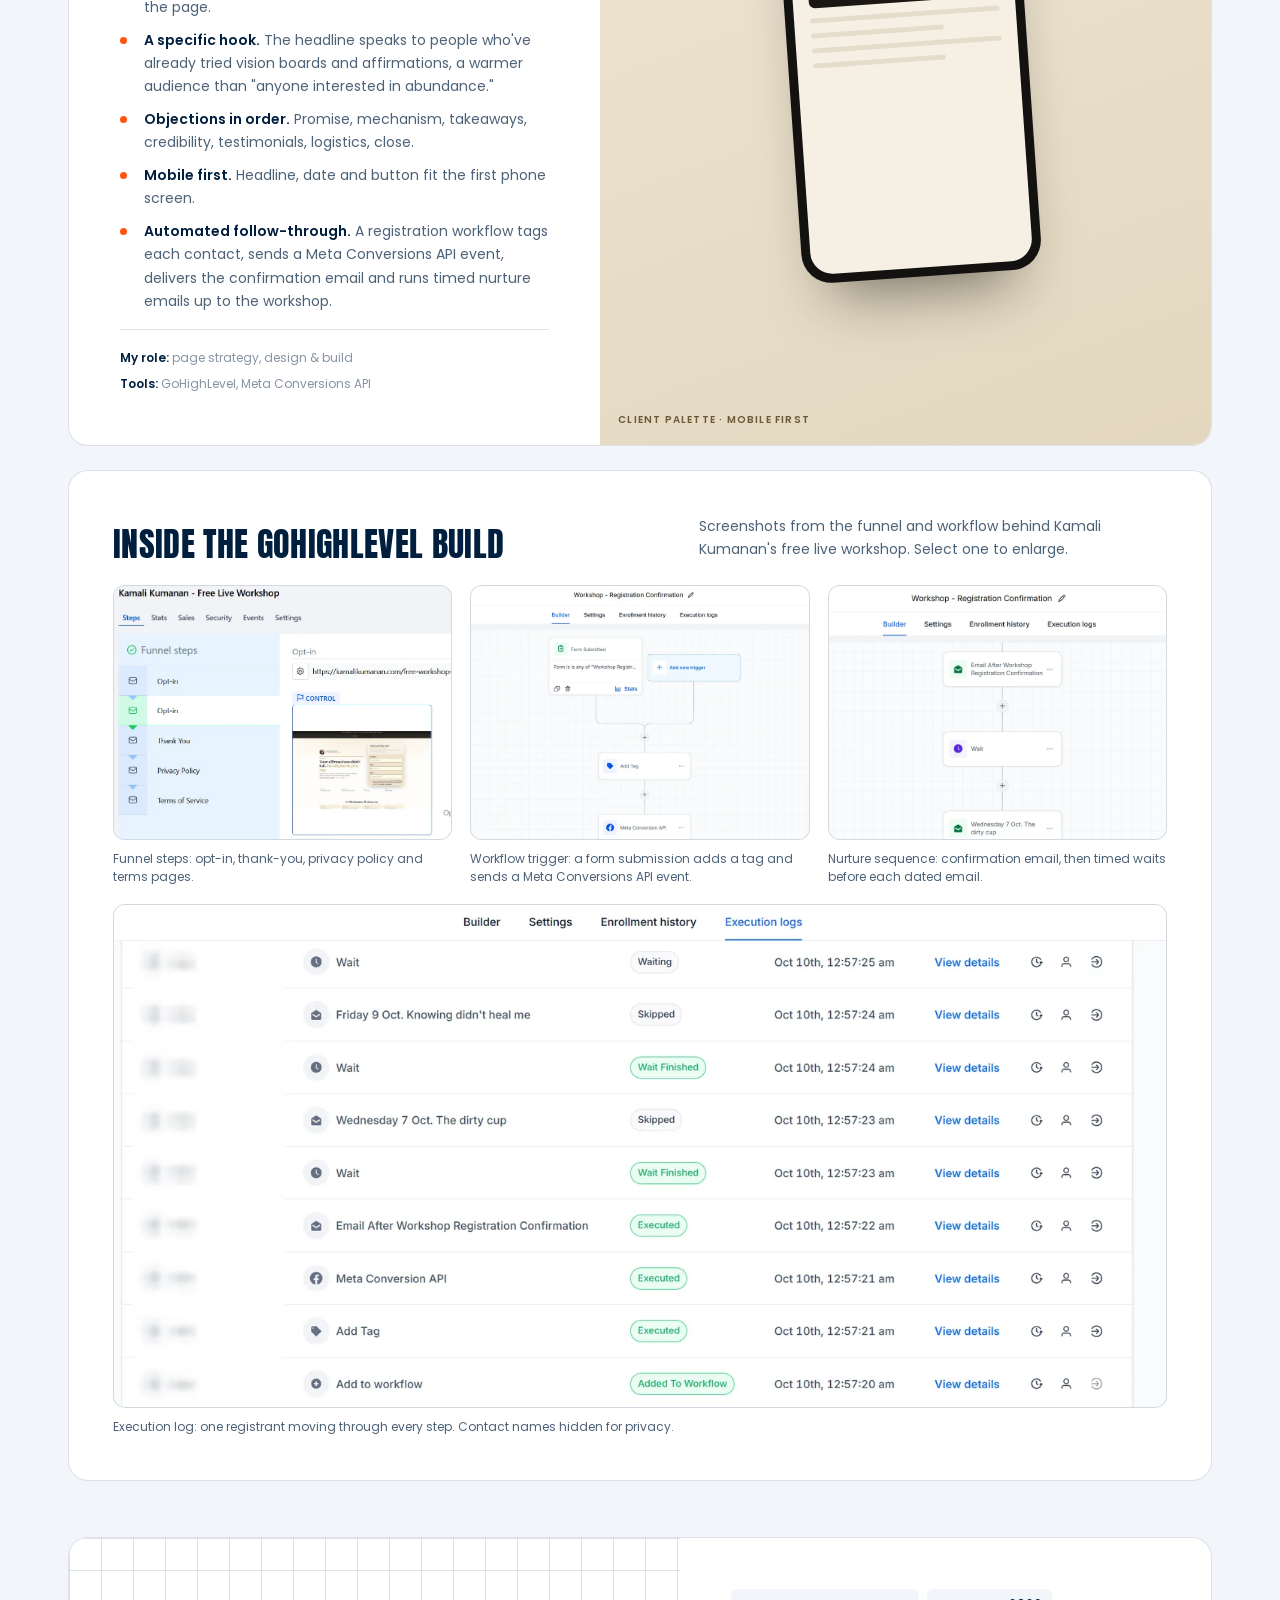
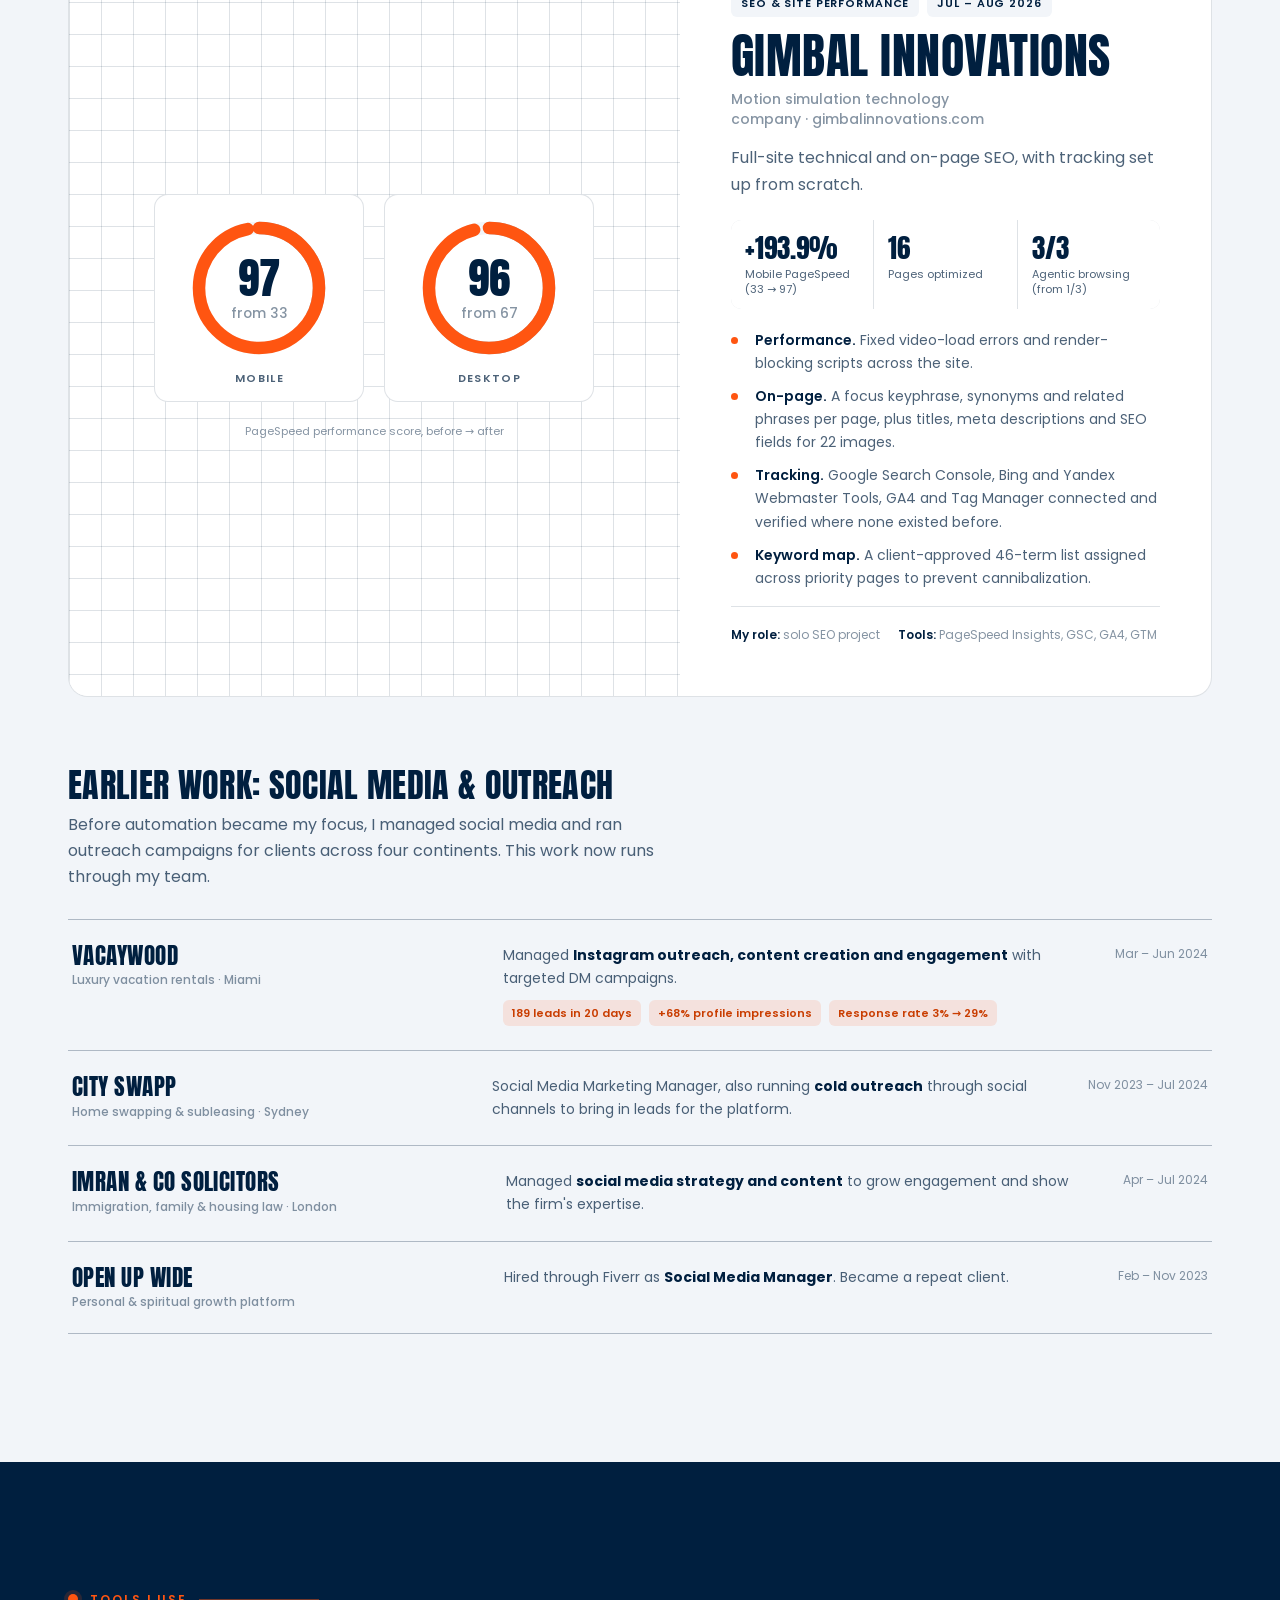
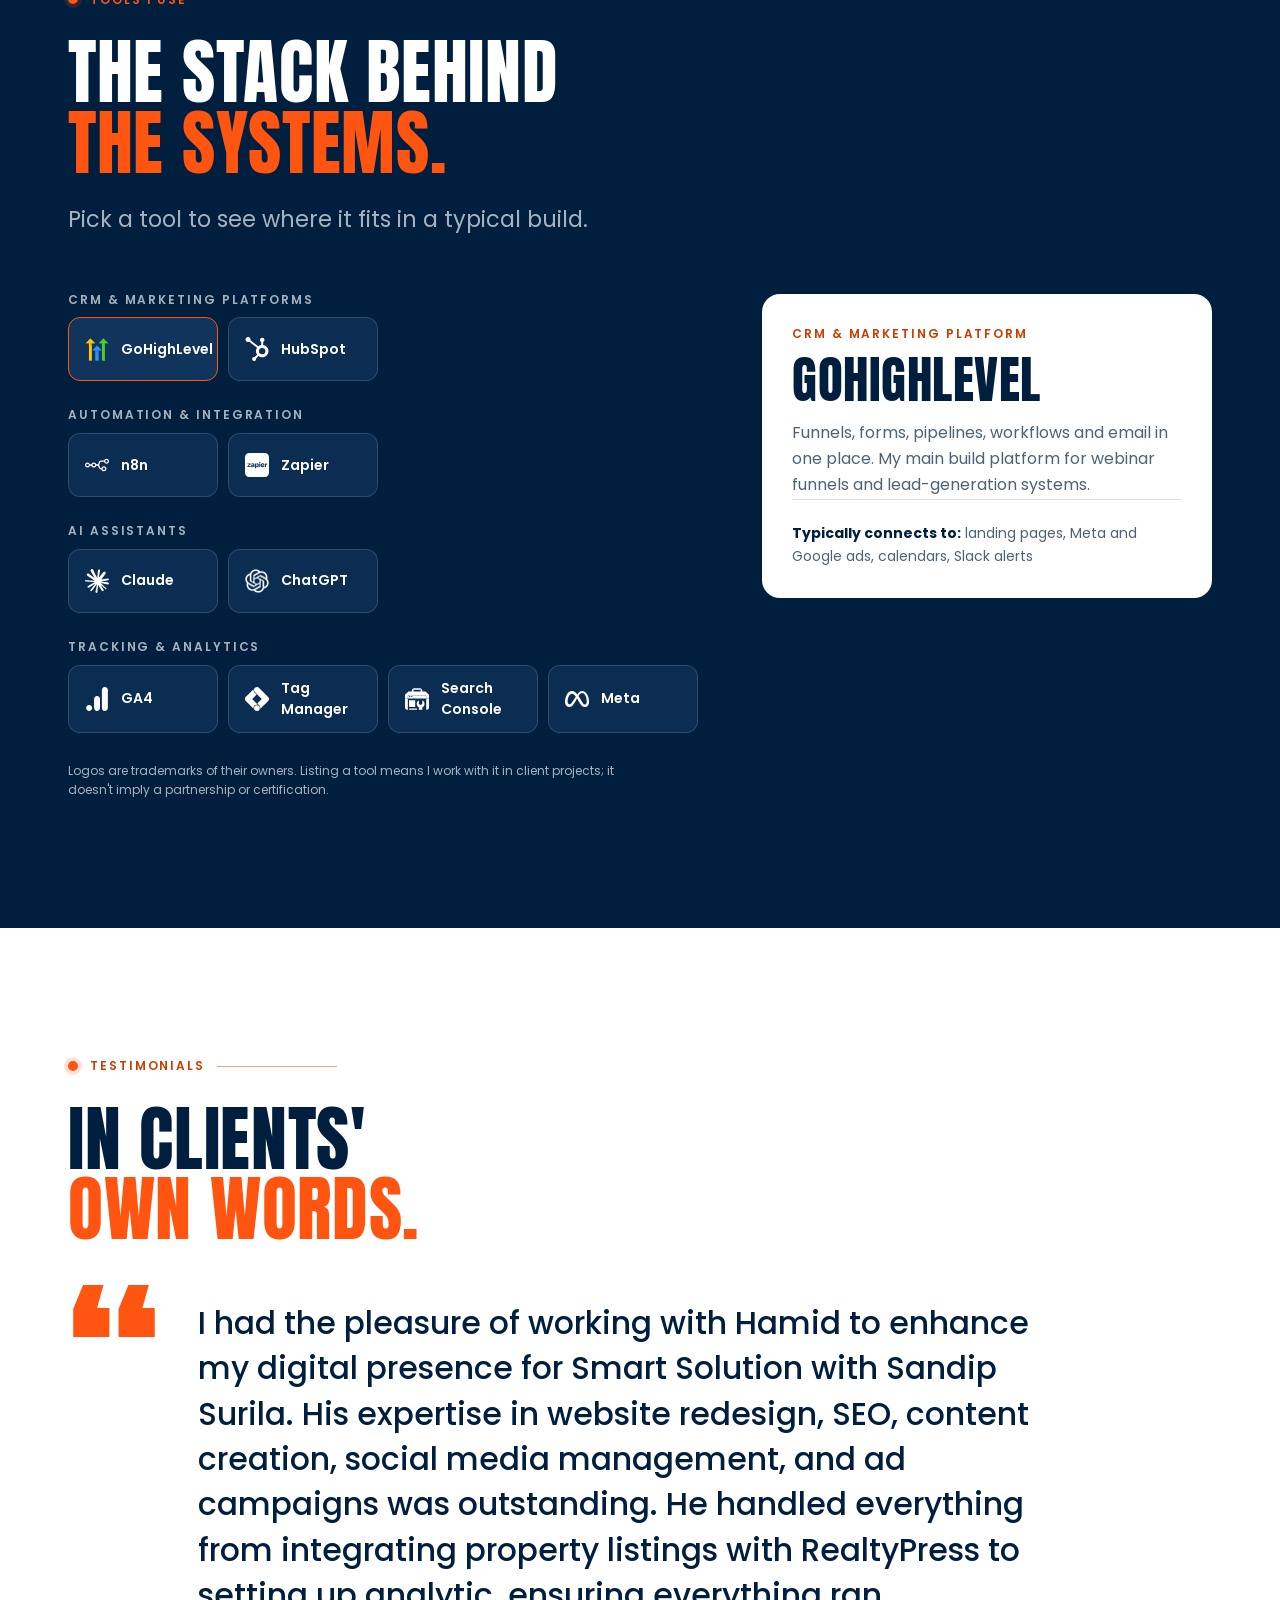
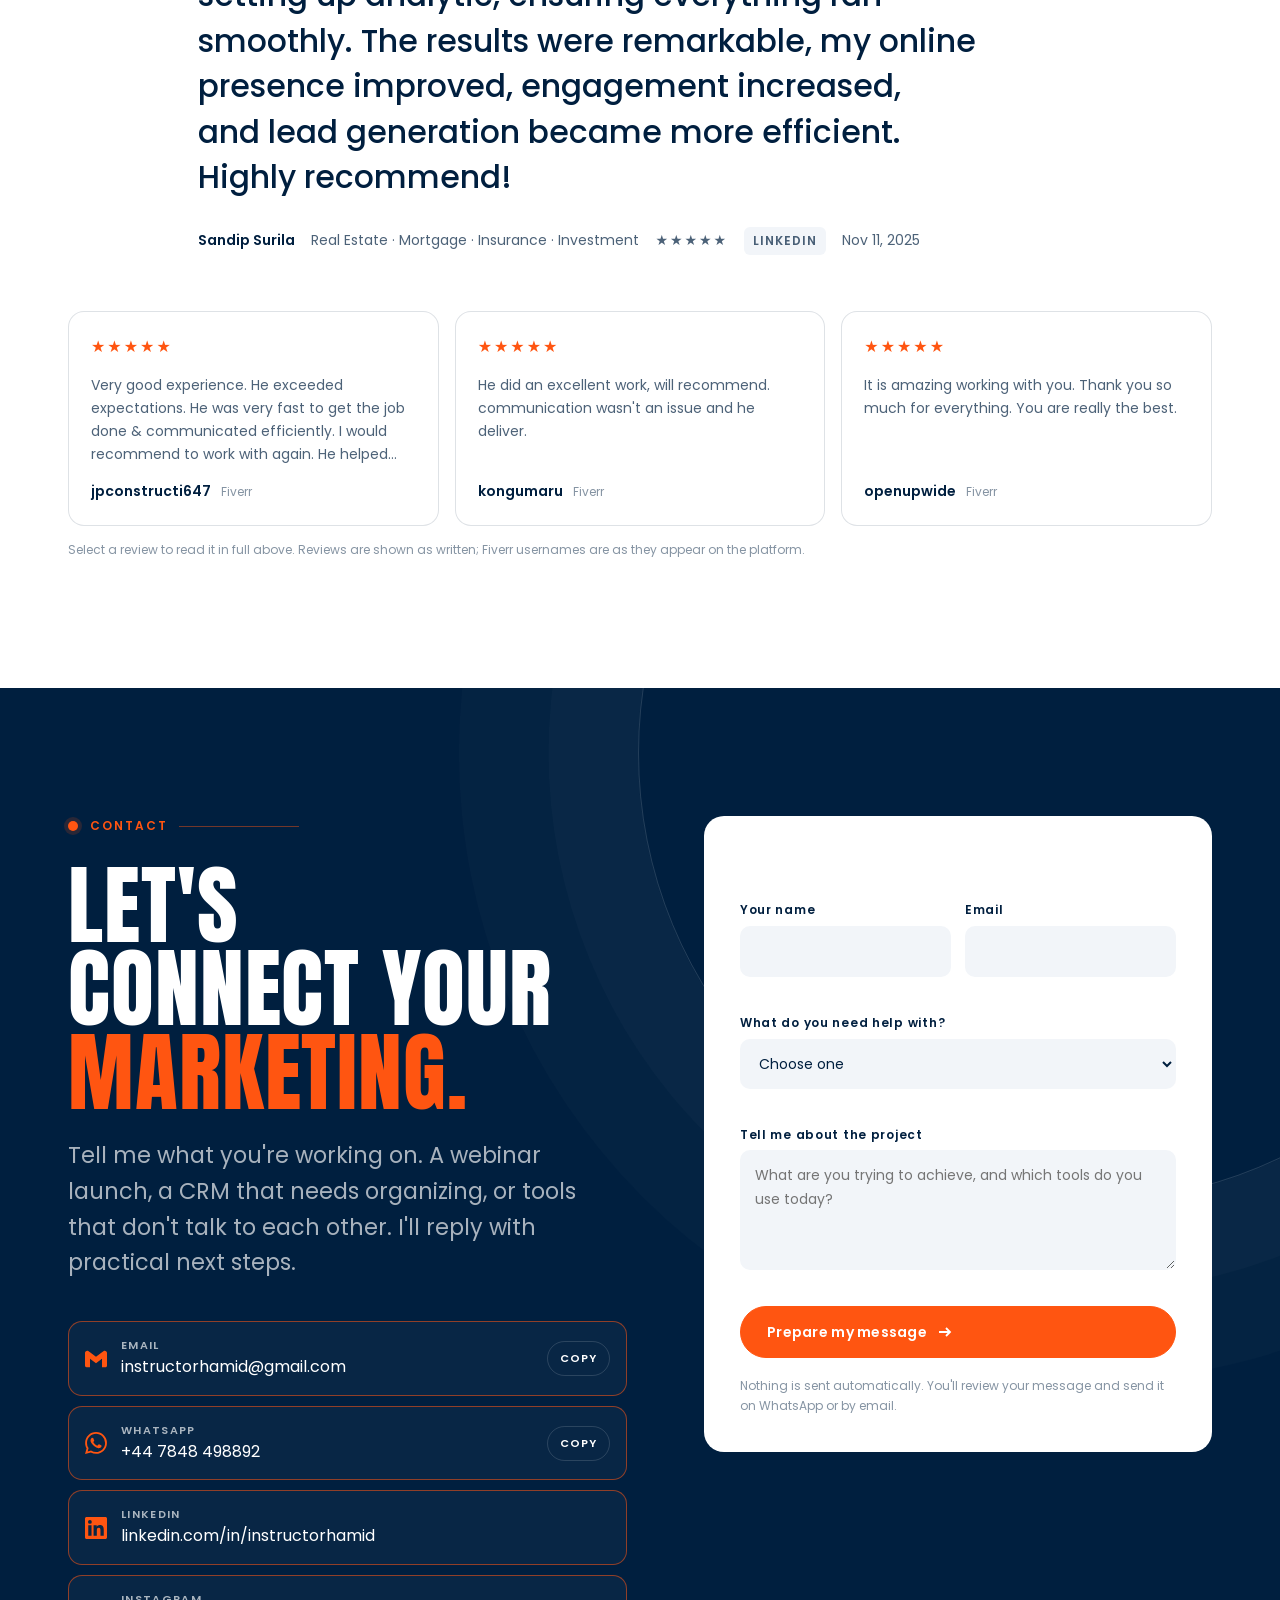
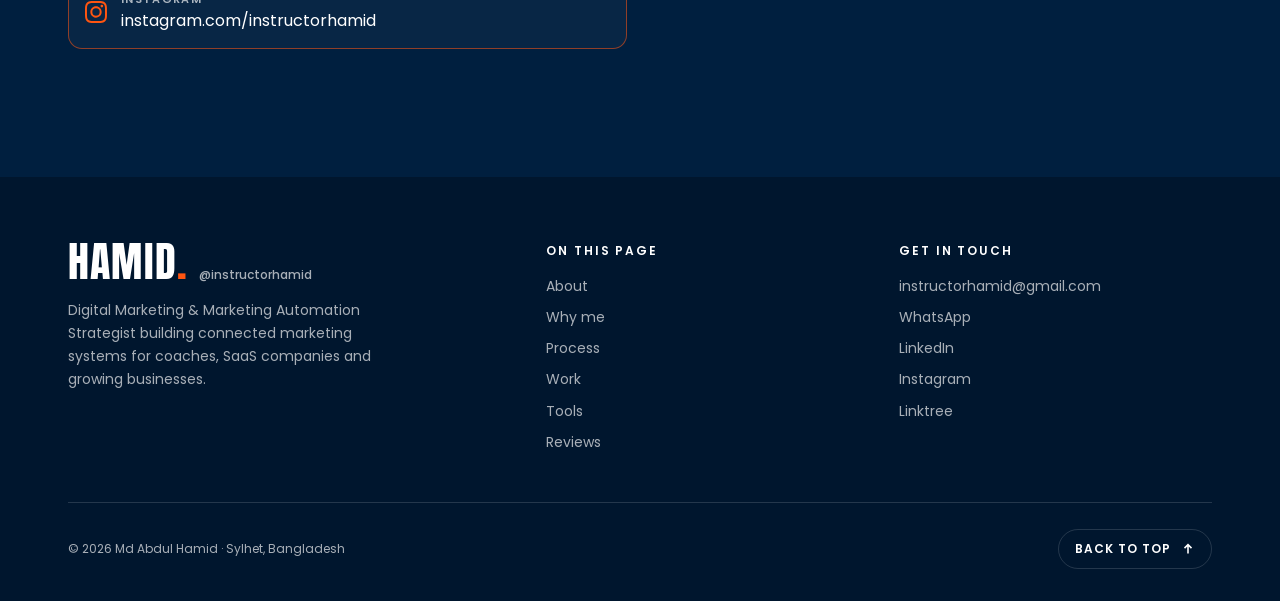
==== commit beeecdc6: "Update phone and WhatsApp number to +447848498892 Co-Authored-By: Claude Opus 5.5 <noreply@anthropic" ====
--- a/index.html
+++ b/index.html
@@ -46,7 +46,7 @@
         "caption": "Md Abdul Hamid, Digital Marketing and Marketing Automation Strategist"
       },
       "email": "mailto:instructorhamid@gmail.com",
-      "telephone": "+8801751610178",
+      "telephone": "+447848498892",
       "address": {
         "@type": "PostalAddress",
         "addressLocality": "Sylhet",
@@ -419,7 +419,7 @@
         "@type": "ContactPoint",
         "contactType": "Project inquiries",
         "email": "instructorhamid@gmail.com",
-        "telephone": "+8801751610178",
+        "telephone": "+447848498892",
         "availableLanguage": [
           "English",
           "Bengali"
@@ -1149,7 +1149,7 @@
 </header>
 <nav class="mnav" id="mnav" aria-label="Mobile">
   <a href="#about">About</a><a href="#why">Why me</a><a href="#process">Process</a><a href="#work">Work</a><a href="#tools">Tools</a><a href="#reviews">Reviews</a><a href="#contact" class="o">Contact</a>
-  <p>instructorhamid@gmail.com · +880 1751-610178</p>
+  <p>instructorhamid@gmail.com · +44 7848 498892</p>
 </nav>
 
 <main id="main">
@@ -1518,7 +1518,7 @@
       <p class="intro rv">Tell me what you're working on. A webinar launch, a CRM that needs organizing, or tools that don't talk to each other. I'll reply with practical next steps.</p>
       <ul class="links">
         <li class="lk rv"><svg viewBox="0 0 24 24" aria-hidden="true"><path d="M24 5.457v13.909c0 .904-.732 1.636-1.636 1.636h-3.819V11.73L12 16.64l-6.545-4.91v9.273H1.636A1.636 1.636 0 0 1 0 19.366V5.457c0-2.023 2.309-3.178 3.927-1.964L5.455 4.64 12 9.548l6.545-4.91 1.528-1.145C21.69 2.28 24 3.434 24 5.457z"/></svg><div><small>Email</small><span class="val" id="mail">instructorhamid@gmail.com</span></div><button class="cpy" data-copy="instructorhamid@gmail.com">Copy</button></li>
-        <li class="lk rv"><svg viewBox="0 0 24 24" aria-hidden="true"><path d="M17.472 14.382c-.297-.149-1.758-.867-2.03-.967-.273-.099-.471-.148-.67.15-.197.297-.767.966-.94 1.164-.173.199-.347.223-.644.075-.297-.15-1.255-.463-2.39-1.475-.883-.788-1.48-1.761-1.653-2.059-.173-.297-.018-.458.13-.606.134-.133.298-.347.446-.52.149-.174.198-.298.298-.497.099-.198.05-.371-.025-.52-.075-.149-.669-1.612-.916-2.207-.242-.579-.487-.5-.669-.51-.173-.008-.371-.01-.57-.01-.198 0-.52.074-.792.372-.272.297-1.04 1.016-1.04 2.479 0 1.462 1.065 2.875 1.213 3.074.149.198 2.096 3.2 5.077 4.487.709.306 1.262.489 1.694.625.712.227 1.36.195 1.871.118.571-.085 1.758-.719 2.006-1.413.248-.694.248-1.289.173-1.413-.074-.124-.272-.198-.57-.347m-5.421 7.403h-.004a9.87 9.87 0 01-5.031-1.378l-.361-.214-3.741.982.998-3.648-.235-.374a9.86 9.86 0 01-1.51-5.26c.001-5.45 4.436-9.884 9.888-9.884 2.64 0 5.122 1.03 6.988 2.898a9.825 9.825 0 012.893 6.994c-.003 5.45-4.437 9.884-9.885 9.884m8.413-18.297A11.815 11.815 0 0012.05 0C5.495 0 .16 5.335.157 11.892c0 2.096.547 4.142 1.588 5.945L.057 24l6.305-1.654a11.882 11.882 0 005.683 1.448h.005c6.554 0 11.89-5.335 11.893-11.893a11.821 11.821 0 00-3.48-8.413Z"/></svg><div><small>WhatsApp</small><a href="https://wa.me/8801751610178" target="_blank" rel="noopener">+880 1751-610178</a></div><button class="cpy" data-copy="+8801751610178">Copy</button></li>
+        <li class="lk rv"><svg viewBox="0 0 24 24" aria-hidden="true"><path d="M17.472 14.382c-.297-.149-1.758-.867-2.03-.967-.273-.099-.471-.148-.67.15-.197.297-.767.966-.94 1.164-.173.199-.347.223-.644.075-.297-.15-1.255-.463-2.39-1.475-.883-.788-1.48-1.761-1.653-2.059-.173-.297-.018-.458.13-.606.134-.133.298-.347.446-.52.149-.174.198-.298.298-.497.099-.198.05-.371-.025-.52-.075-.149-.669-1.612-.916-2.207-.242-.579-.487-.5-.669-.51-.173-.008-.371-.01-.57-.01-.198 0-.52.074-.792.372-.272.297-1.04 1.016-1.04 2.479 0 1.462 1.065 2.875 1.213 3.074.149.198 2.096 3.2 5.077 4.487.709.306 1.262.489 1.694.625.712.227 1.36.195 1.871.118.571-.085 1.758-.719 2.006-1.413.248-.694.248-1.289.173-1.413-.074-.124-.272-.198-.57-.347m-5.421 7.403h-.004a9.87 9.87 0 01-5.031-1.378l-.361-.214-3.741.982.998-3.648-.235-.374a9.86 9.86 0 01-1.51-5.26c.001-5.45 4.436-9.884 9.888-9.884 2.64 0 5.122 1.03 6.988 2.898a9.825 9.825 0 012.893 6.994c-.003 5.45-4.437 9.884-9.885 9.884m8.413-18.297A11.815 11.815 0 0012.05 0C5.495 0 .16 5.335.157 11.892c0 2.096.547 4.142 1.588 5.945L.057 24l6.305-1.654a11.882 11.882 0 005.683 1.448h.005c6.554 0 11.89-5.335 11.893-11.893a11.821 11.821 0 00-3.48-8.413Z"/></svg><div><small>WhatsApp</small><a href="https://wa.me/447848498892" target="_blank" rel="noopener">+44 7848 498892</a></div><button class="cpy" data-copy="+447848498892">Copy</button></li>
         <li class="lk rv"><svg viewBox="0 0 24 24" aria-hidden="true"><path d="M20.45 20.45h-3.56v-5.57c0-1.33-.02-3.04-1.85-3.04-1.86 0-2.14 1.45-2.14 2.94v5.67H9.35V9h3.41v1.56h.05c.48-.9 1.64-1.85 3.37-1.85 3.6 0 4.27 2.37 4.27 5.46v6.28zM5.34 7.43a2.06 2.06 0 1 1 0-4.13 2.06 2.06 0 0 1 0 4.13zM7.12 20.45H3.56V9h3.56v11.45zM22.22 0H1.77C.79 0 0 .77 0 1.73v20.54C0 23.23.79 24 1.77 24h20.45c.98 0 1.78-.77 1.78-1.73V1.73C24 .77 23.2 0 22.22 0z"/></svg><div><small>LinkedIn</small><a href="https://www.linkedin.com/in/instructorhamid" target="_blank" rel="noopener">linkedin.com/in/instructorhamid</a></div></li>
         <li class="lk rv"><svg viewBox="0 0 24 24" aria-hidden="true"><path d="M7.0301.084c-1.2768.0602-2.1487.264-2.911.5634-.7888.3075-1.4575.72-2.1228 1.3877-.6652.6677-1.075 1.3368-1.3802 2.127-.2954.7638-.4956 1.6365-.552 2.914-.0564 1.2775-.0689 1.6882-.0626 4.947.0062 3.2586.0206 3.6671.0825 4.9473.061 1.2765.264 2.1482.5635 2.9107.308.7889.72 1.4573 1.388 2.1228.6679.6655 1.3365 1.0743 2.1285 1.38.7632.295 1.6361.4961 2.9134.552 1.2773.056 1.6884.069 4.9462.0627 3.2578-.0062 3.668-.0207 4.9478-.0814 1.28-.0607 2.147-.2652 2.9098-.5633.7889-.3086 1.4578-.72 2.1228-1.3881.665-.6682 1.0745-1.3378 1.3795-2.1284.2957-.7632.4966-1.636.552-2.9124.056-1.2809.0692-1.6898.063-4.948-.0063-3.2583-.021-3.6668-.0817-4.9465-.0607-1.2797-.264-2.1487-.5633-2.9117-.3084-.7889-.72-1.4568-1.3876-2.1228C21.2982 1.33 20.628.9208 19.8378.6165 19.074.321 18.2017.1197 16.9244.0645 15.6471.0093 15.236-.005 11.977.0014 8.718.0076 8.31.0215 7.0301.0839m.1402 21.6932c-1.17-.0509-1.8053-.2453-2.2287-.408-.5606-.216-.96-.4771-1.3819-.895-.422-.4178-.6811-.8186-.9-1.378-.1644-.4234-.3624-1.058-.4171-2.228-.0595-1.2645-.072-1.6442-.079-4.848-.007-3.2037.0053-3.583.0607-4.848.05-1.169.2456-1.805.408-2.2282.216-.5613.4762-.96.895-1.3816.4188-.4217.8184-.6814 1.3783-.9003.423-.1651 1.0575-.3614 2.227-.4171 1.2655-.06 1.6447-.072 4.848-.079 3.2033-.007 3.5835.005 4.8495.0608 1.169.0508 1.8053.2445 2.228.408.5608.216.96.4754 1.3816.895.4217.4194.6816.8176.9005 1.3787.1653.4217.3617 1.056.4169 2.2263.0602 1.2655.0739 1.645.0796 4.848.0058 3.203-.0055 3.5834-.061 4.848-.051 1.17-.245 1.8055-.408 2.2294-.216.5604-.4763.96-.8954 1.3814-.419.4215-.8181.6811-1.3783.9-.4224.1649-1.0577.3617-2.2262.4174-1.2656.0595-1.6448.072-4.8493.079-3.2045.007-3.5825-.006-4.848-.0608M16.953 5.5864A1.44 1.44 0 1 0 18.39 4.144a1.44 1.44 0 0 0-1.437 1.4424M5.8385 12.012c.0067 3.4032 2.7706 6.1557 6.173 6.1493 3.4026-.0065 6.157-2.7701 6.1506-6.1733-.0065-3.4032-2.771-6.1565-6.174-6.1498-3.403.0067-6.156 2.771-6.1496 6.1738M8 12.0077a4 4 0 1 1 4.008 3.9921A3.9996 3.9996 0 0 1 8 12.0077"/></svg><div><small>Instagram</small><a href="https://www.instagram.com/instructorhamid" target="_blank" rel="noopener">instagram.com/instructorhamid</a></div></li>
       </ul>
@@ -1555,7 +1555,7 @@
         <p>Send it on WhatsApp in one tap, or copy it into an email to instructorhamid@gmail.com.</p>
         <pre id="msgOut"></pre>
         <div class="acts">
-          <a class="btn" id="waLink" href="https://wa.me/8801751610178" target="_blank" rel="noopener">Send on WhatsApp</a>
+          <a class="btn" id="waLink" href="https://wa.me/447848498892" target="_blank" rel="noopener">Send on WhatsApp</a>
           <button class="btn ghost" type="button" id="copyMsg">Copy message</button>
         </div>
         <button class="linkbtn" type="button" id="editMsg">Edit message</button>
@@ -1575,7 +1575,7 @@
         <p class="pos">Digital Marketing &amp; Marketing Automation Strategist building connected marketing systems for coaches, SaaS companies and growing businesses.</p>
       </div>
       <div><h4>On this page</h4><ul><li><a href="#about">About</a></li><li><a href="#why">Why me</a></li><li><a href="#process">Process</a></li><li><a href="#work">Work</a></li><li><a href="#tools">Tools</a></li><li><a href="#reviews">Reviews</a></li></ul></div>
-      <div><h4>Get in touch</h4><ul><li>instructorhamid@gmail.com</li><li><a href="https://wa.me/8801751610178" target="_blank" rel="noopener">WhatsApp</a></li><li><a href="https://www.linkedin.com/in/instructorhamid" target="_blank" rel="noopener">LinkedIn</a></li><li><a href="https://www.instagram.com/instructorhamid" target="_blank" rel="noopener">Instagram</a></li><li><a href="https://linktr.ee/instructorhamid" target="_blank" rel="noopener">Linktree</a></li></ul></div>
+      <div><h4>Get in touch</h4><ul><li>instructorhamid@gmail.com</li><li><a href="https://wa.me/447848498892" target="_blank" rel="noopener">WhatsApp</a></li><li><a href="https://www.linkedin.com/in/instructorhamid" target="_blank" rel="noopener">LinkedIn</a></li><li><a href="https://www.instagram.com/instructorhamid" target="_blank" rel="noopener">Instagram</a></li><li><a href="https://linktr.ee/instructorhamid" target="_blank" rel="noopener">Linktree</a></li></ul></div>
     </div>
     <div class="bot">
       <span>© <span id="yr">2026</span> Md Abdul Hamid · Sylhet, Bangladesh</span>
@@ -1832,7 +1832,7 @@
   const sendInquiry = data => {
     const text = `Hi Hamid, I'm ${data.name} (${data.email}).\n\nI need help with: ${data.need}\n\n${data.message}`;
     $('#msgOut').textContent = text;
-    $('#waLink').href = 'https://wa.me/8801751610178?text=' + encodeURIComponent(text);
+    $('#waLink').href = 'https://wa.me/447848498892?text=' + encodeURIComponent(text);
     $('#formBody').hidden = true; $('#done').hidden = false; $('#done h3').setAttribute('tabindex', '-1'); $('#done h3').focus();
   };
   form.addEventListener('submit', e => {
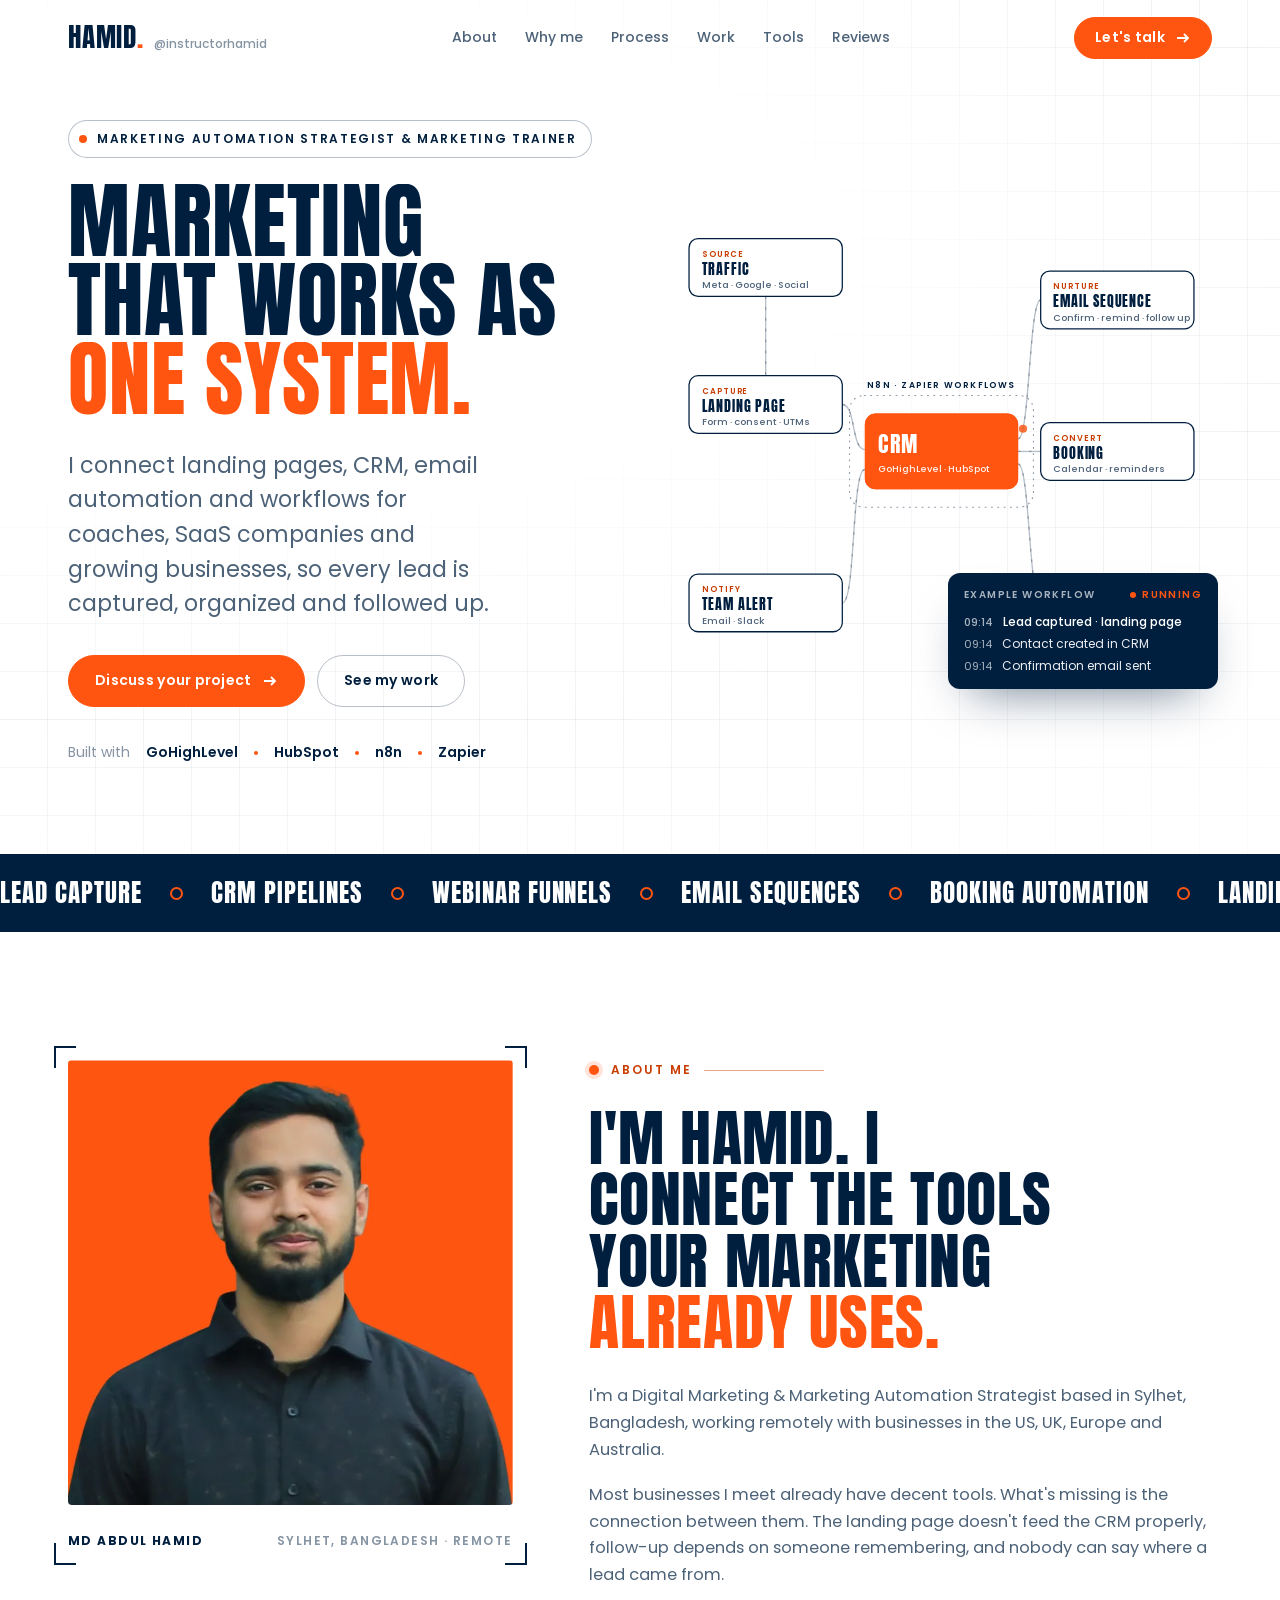
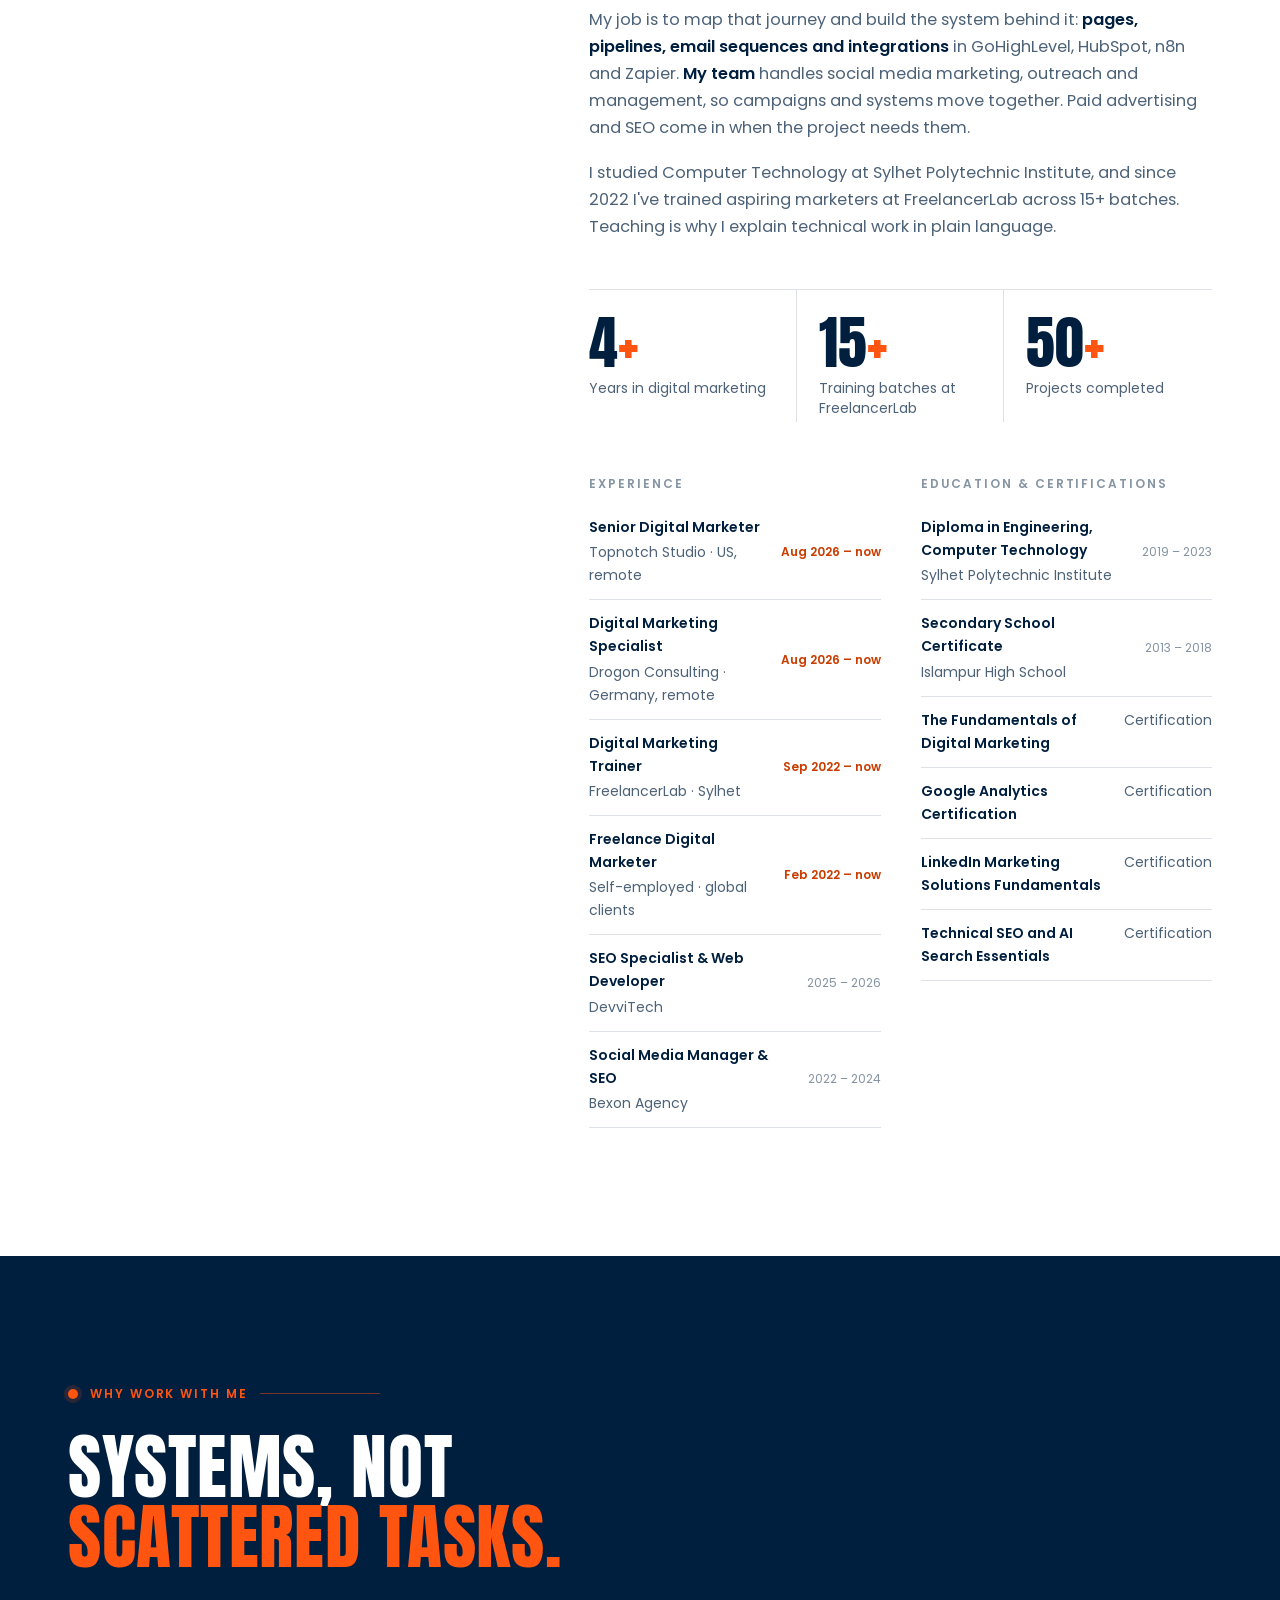
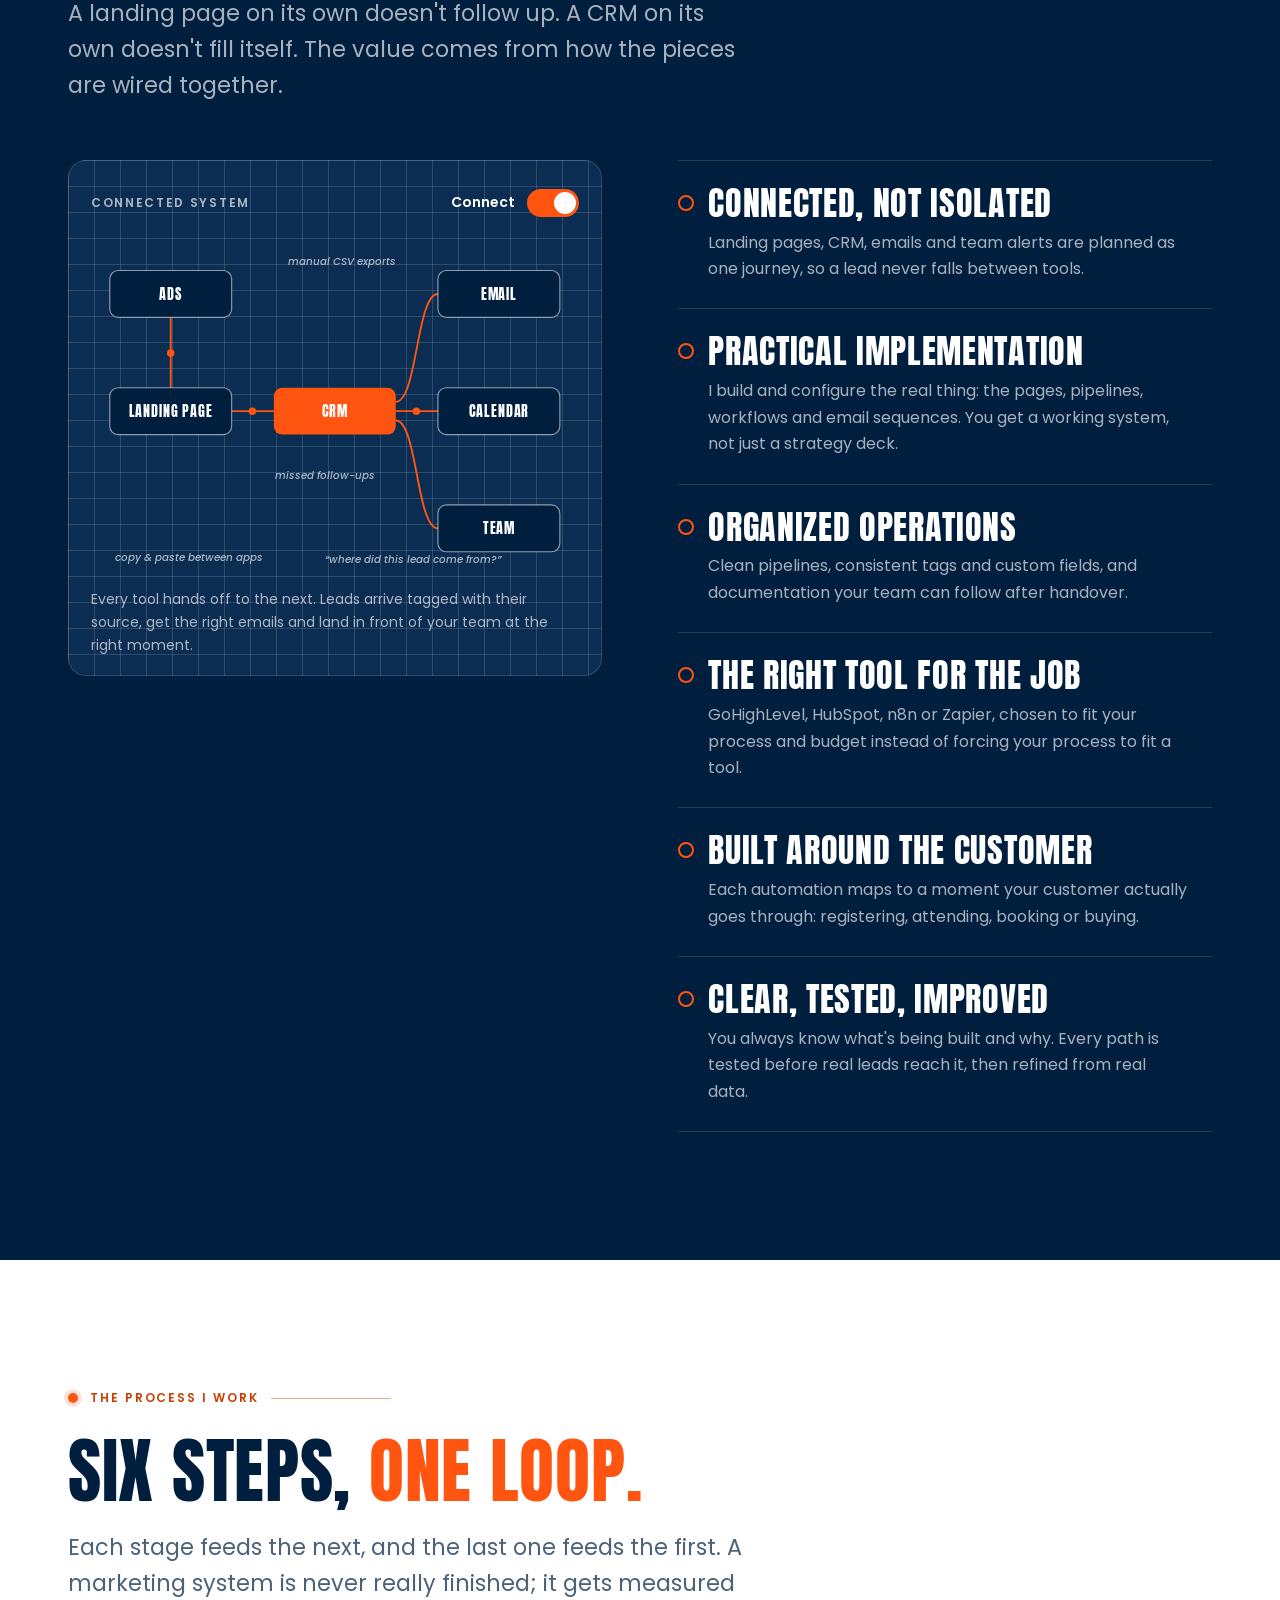
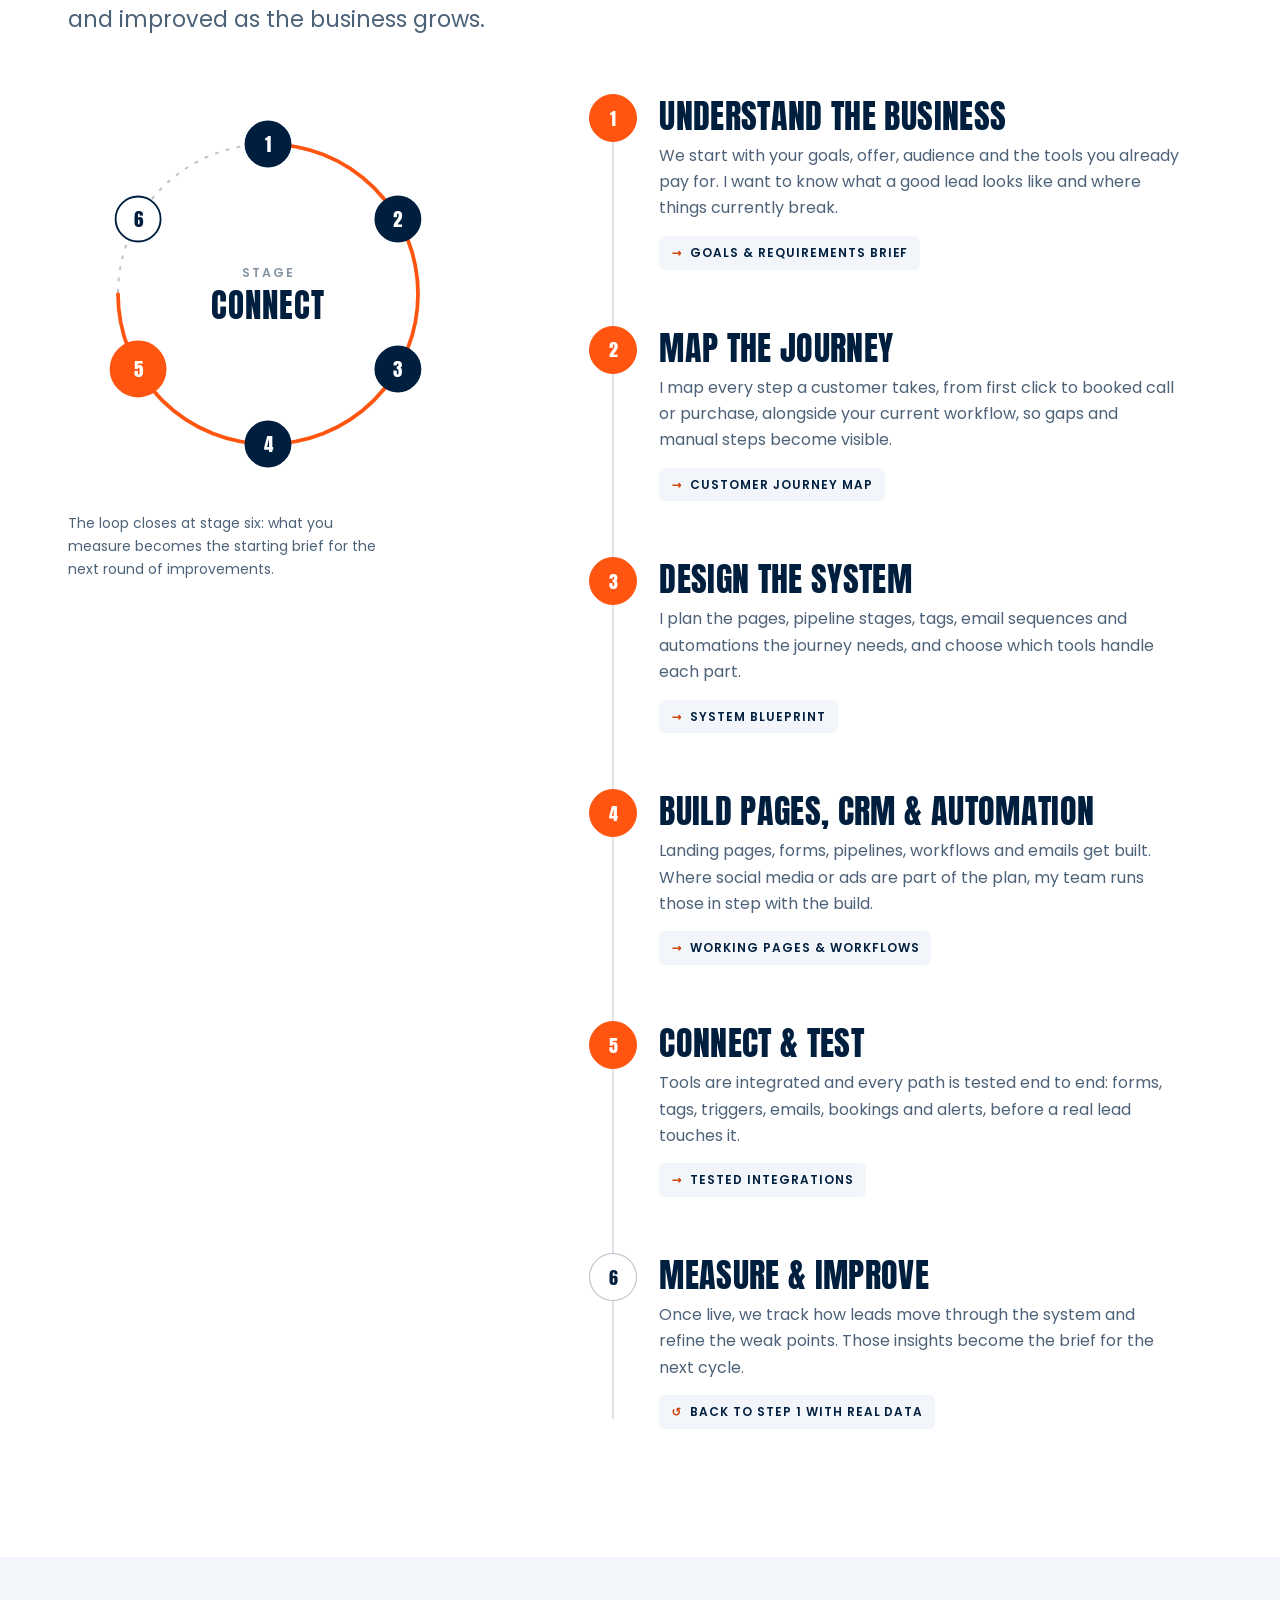
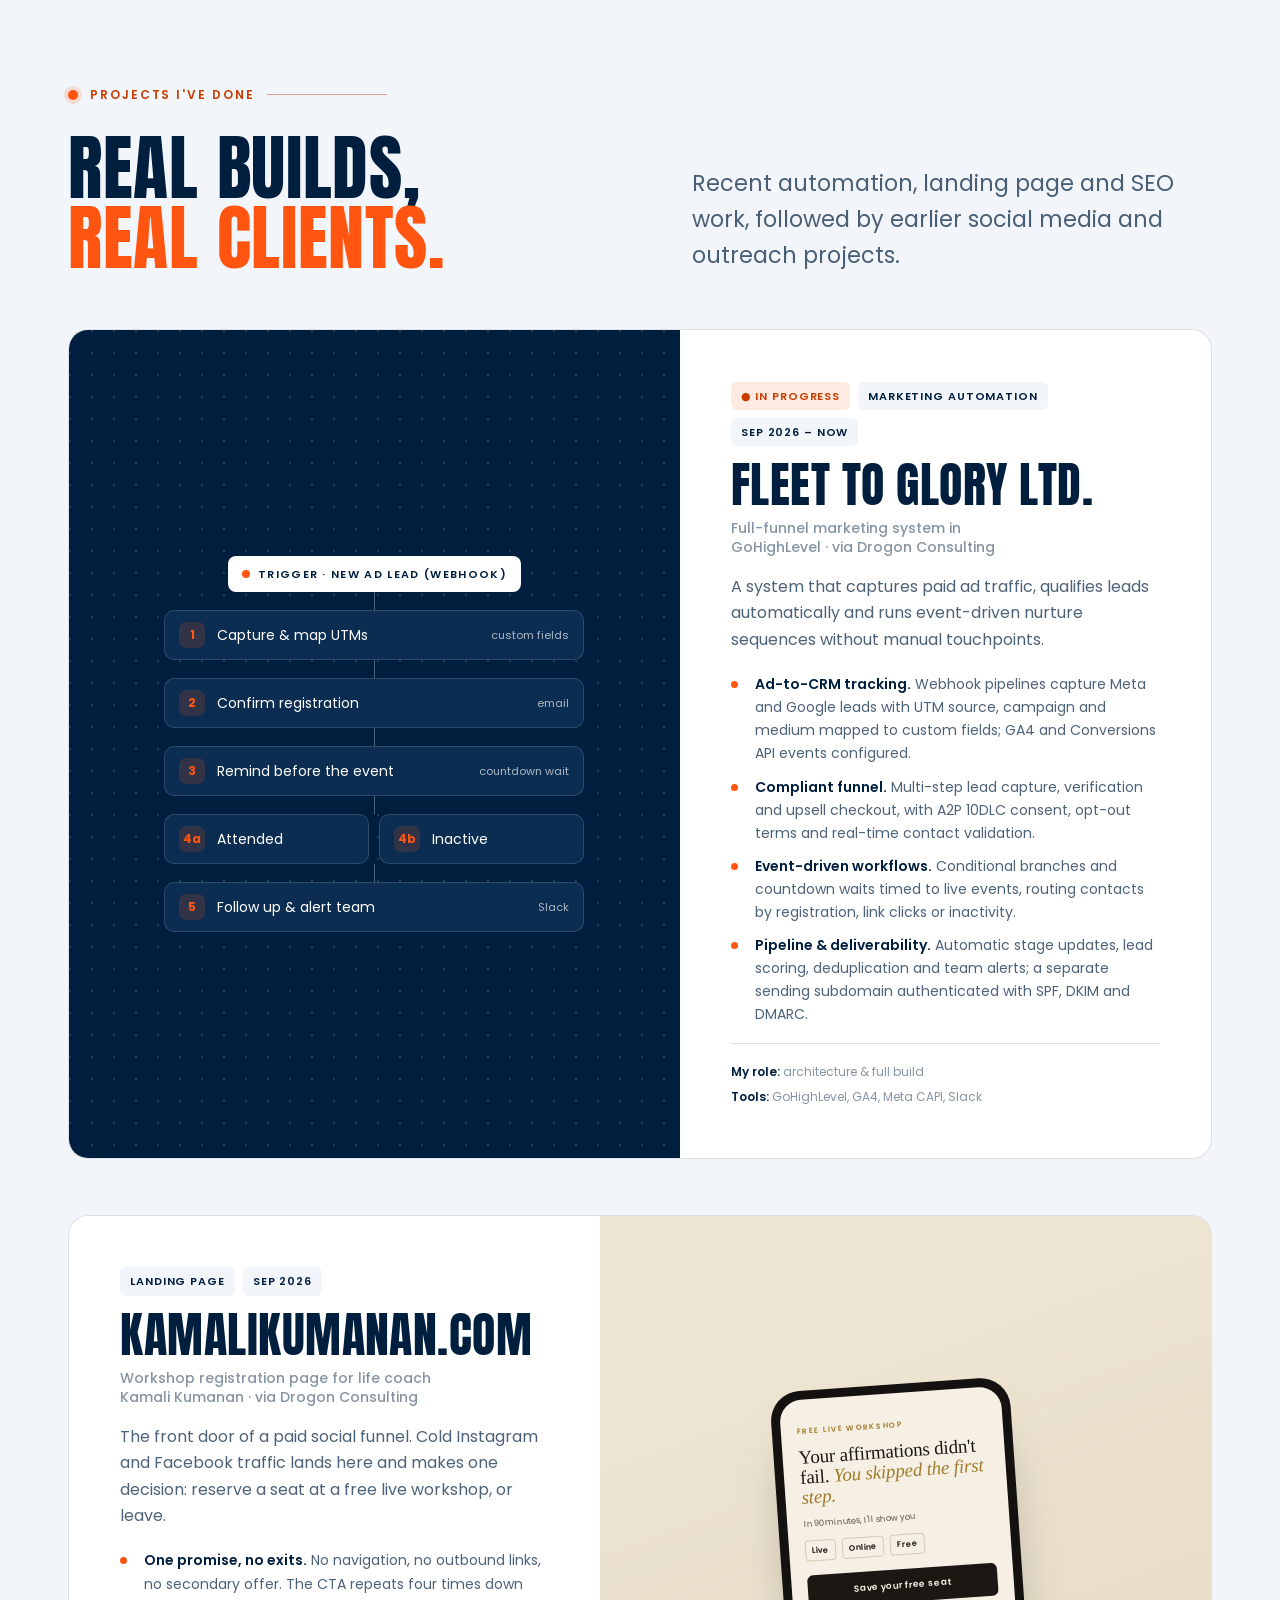
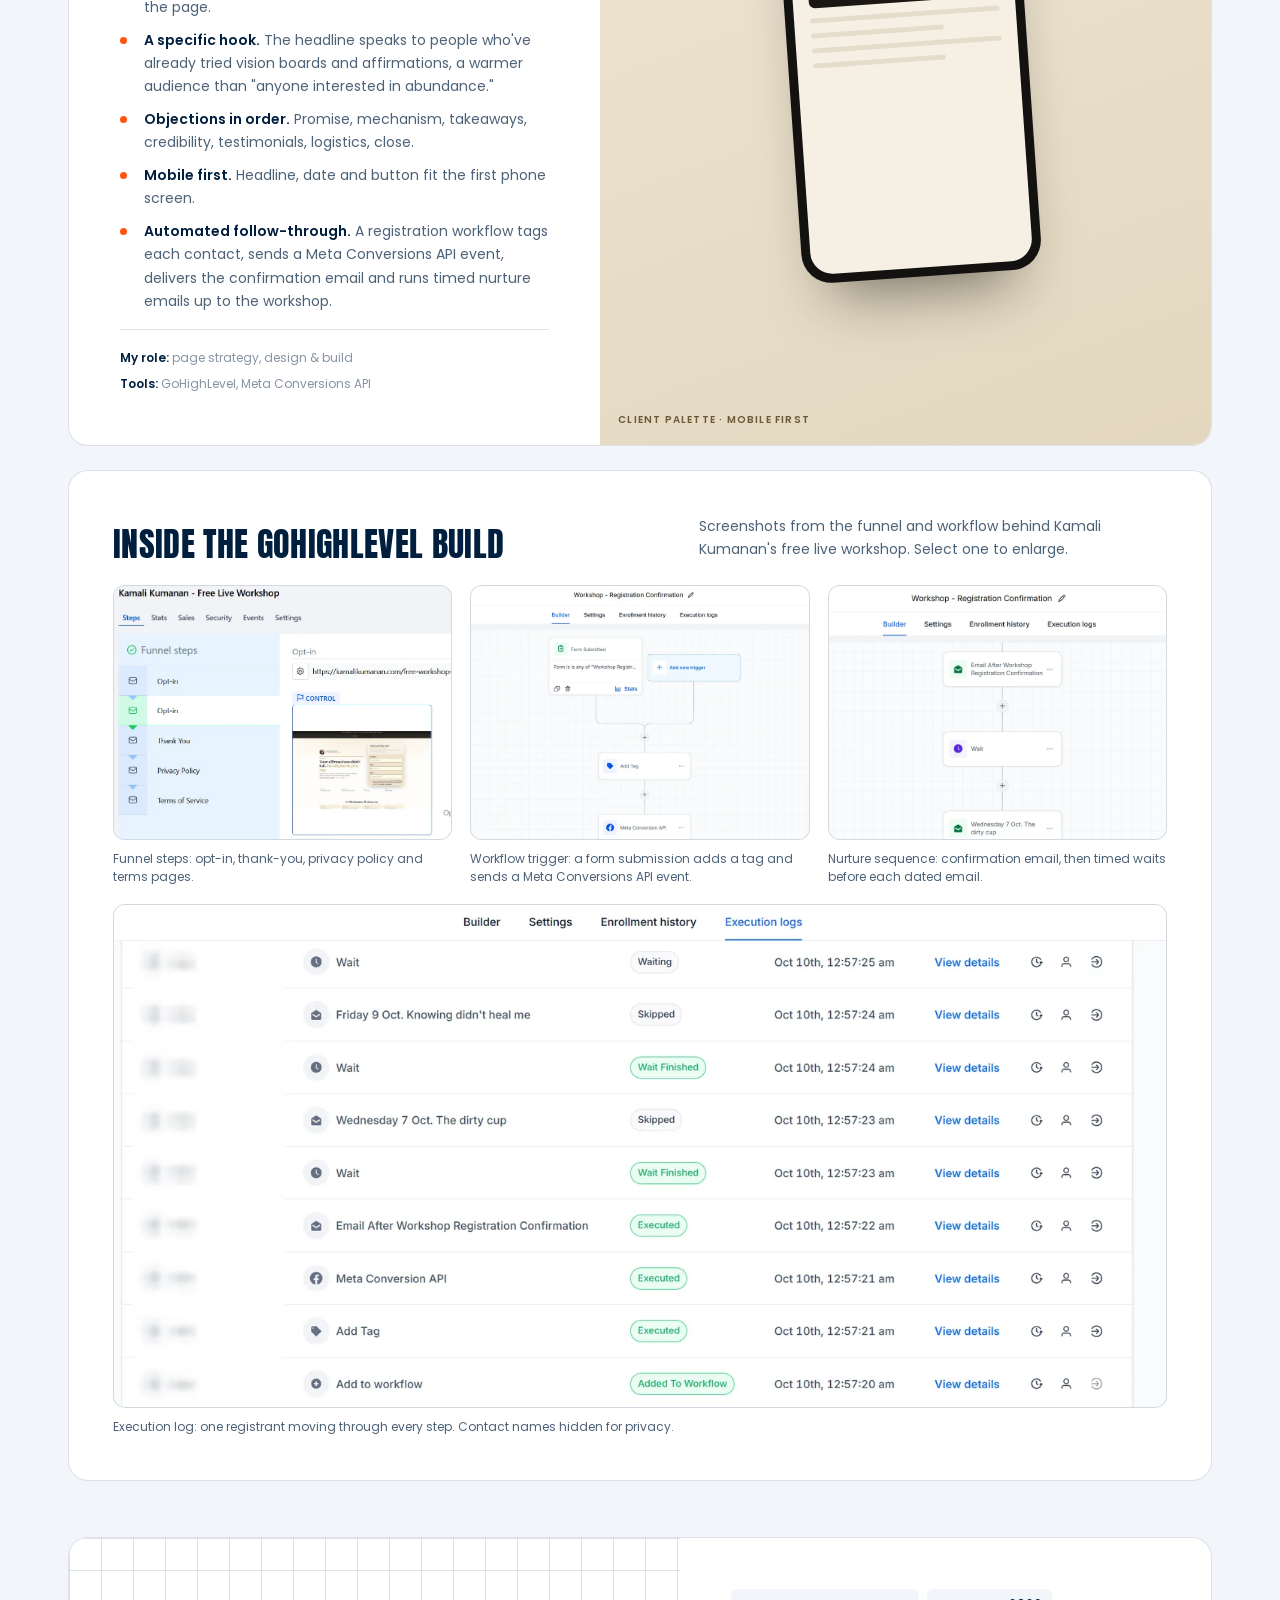
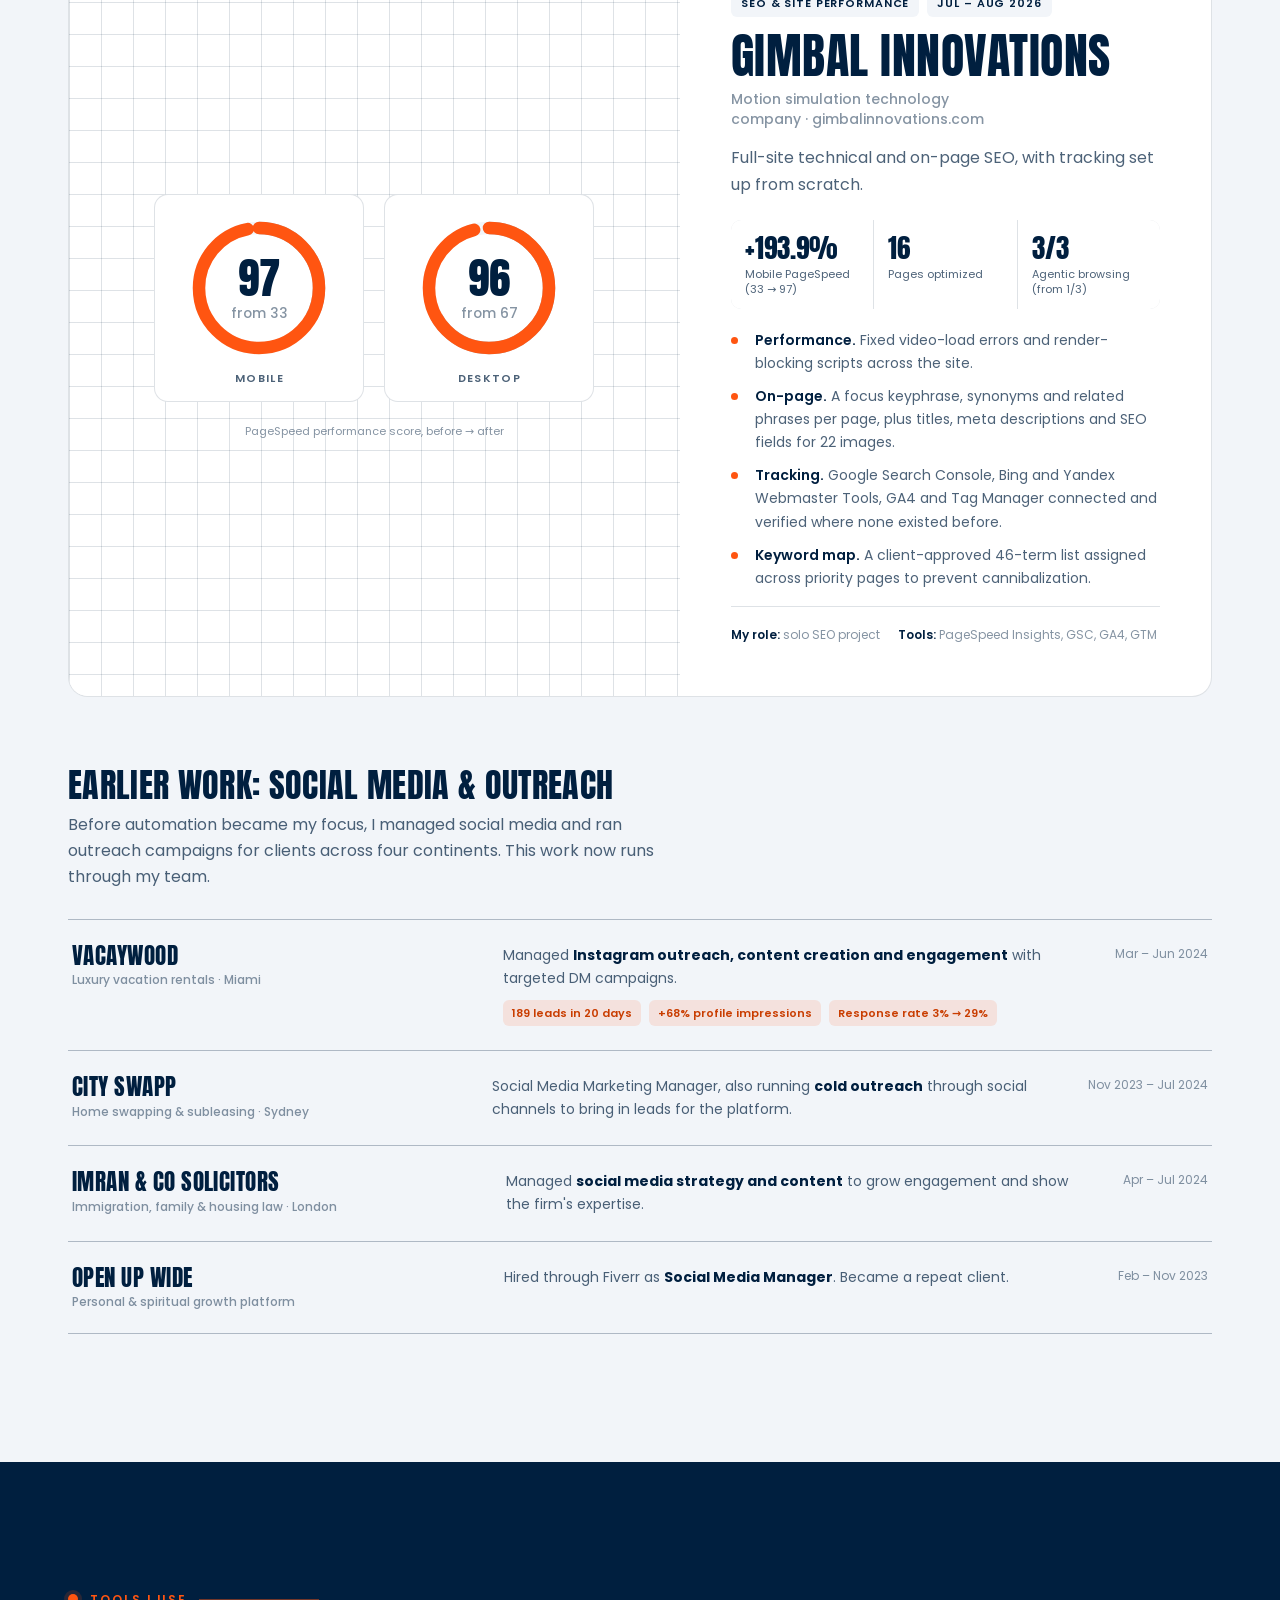
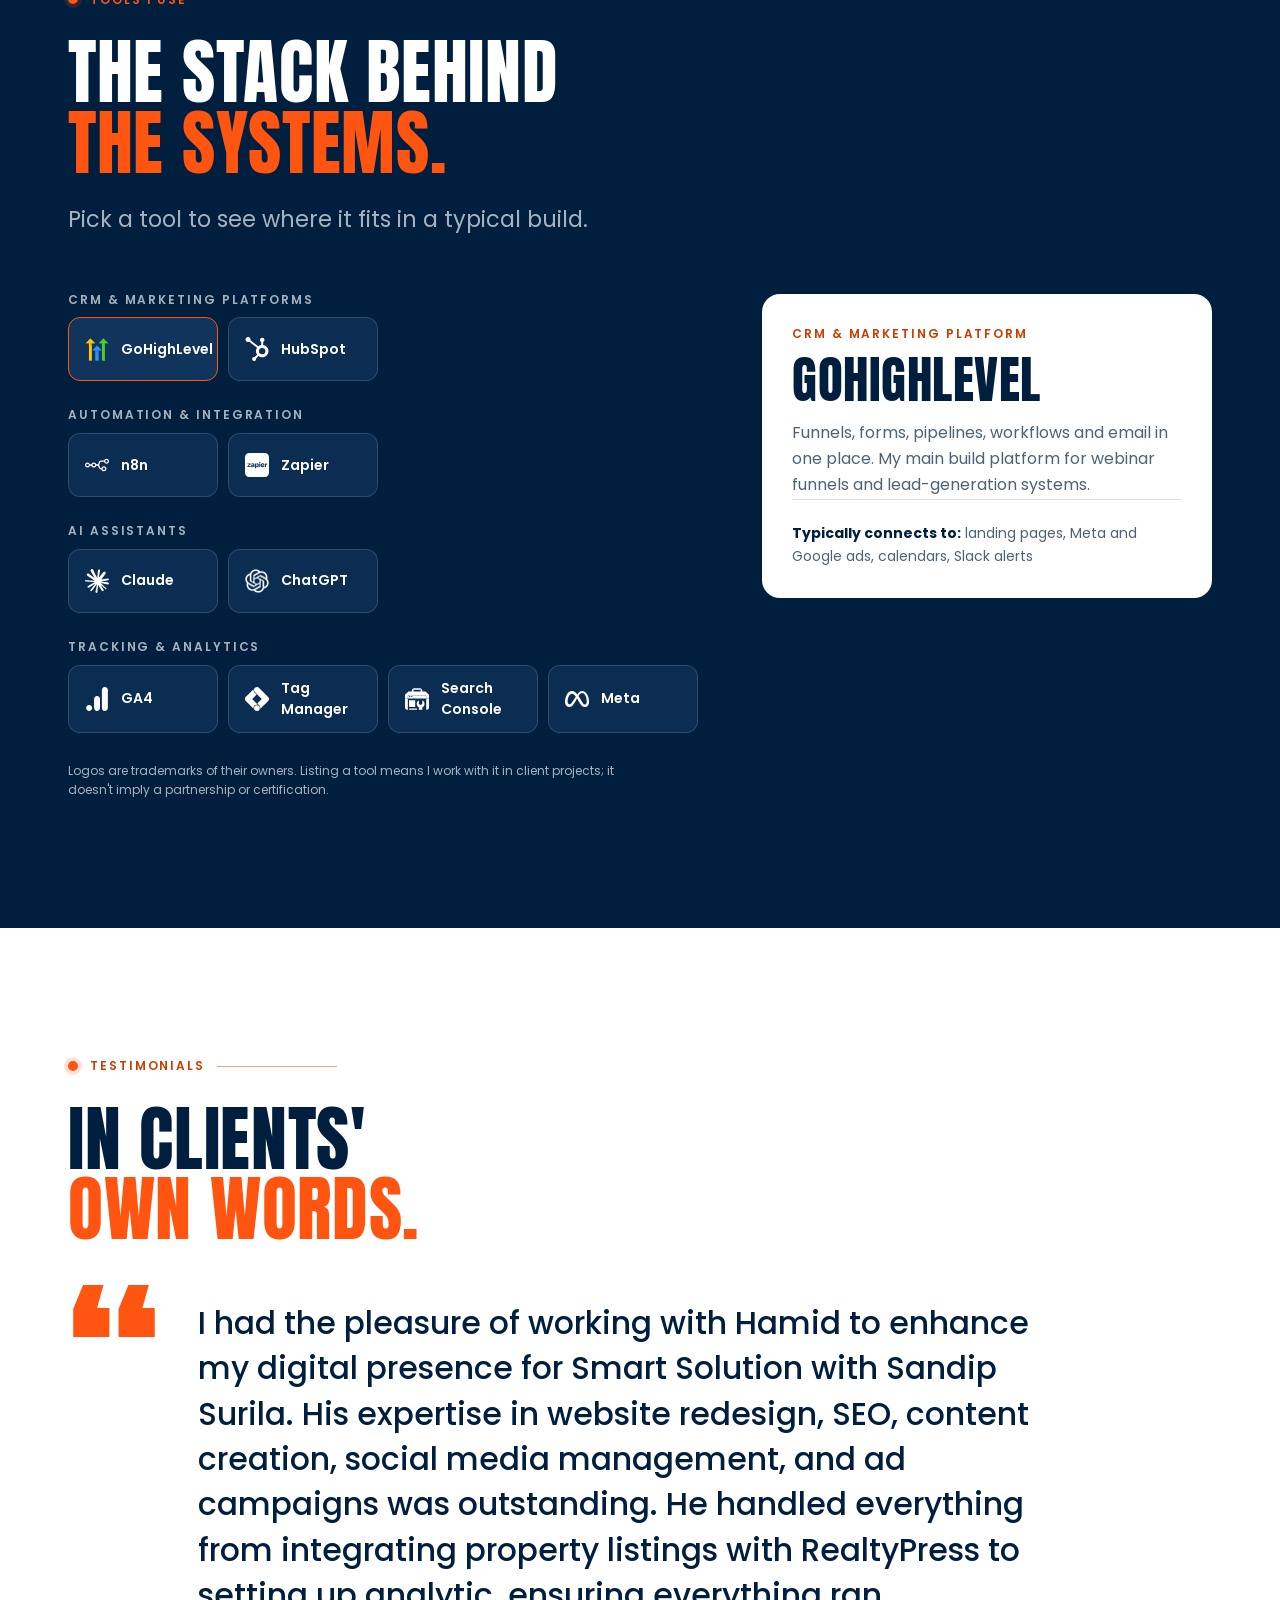
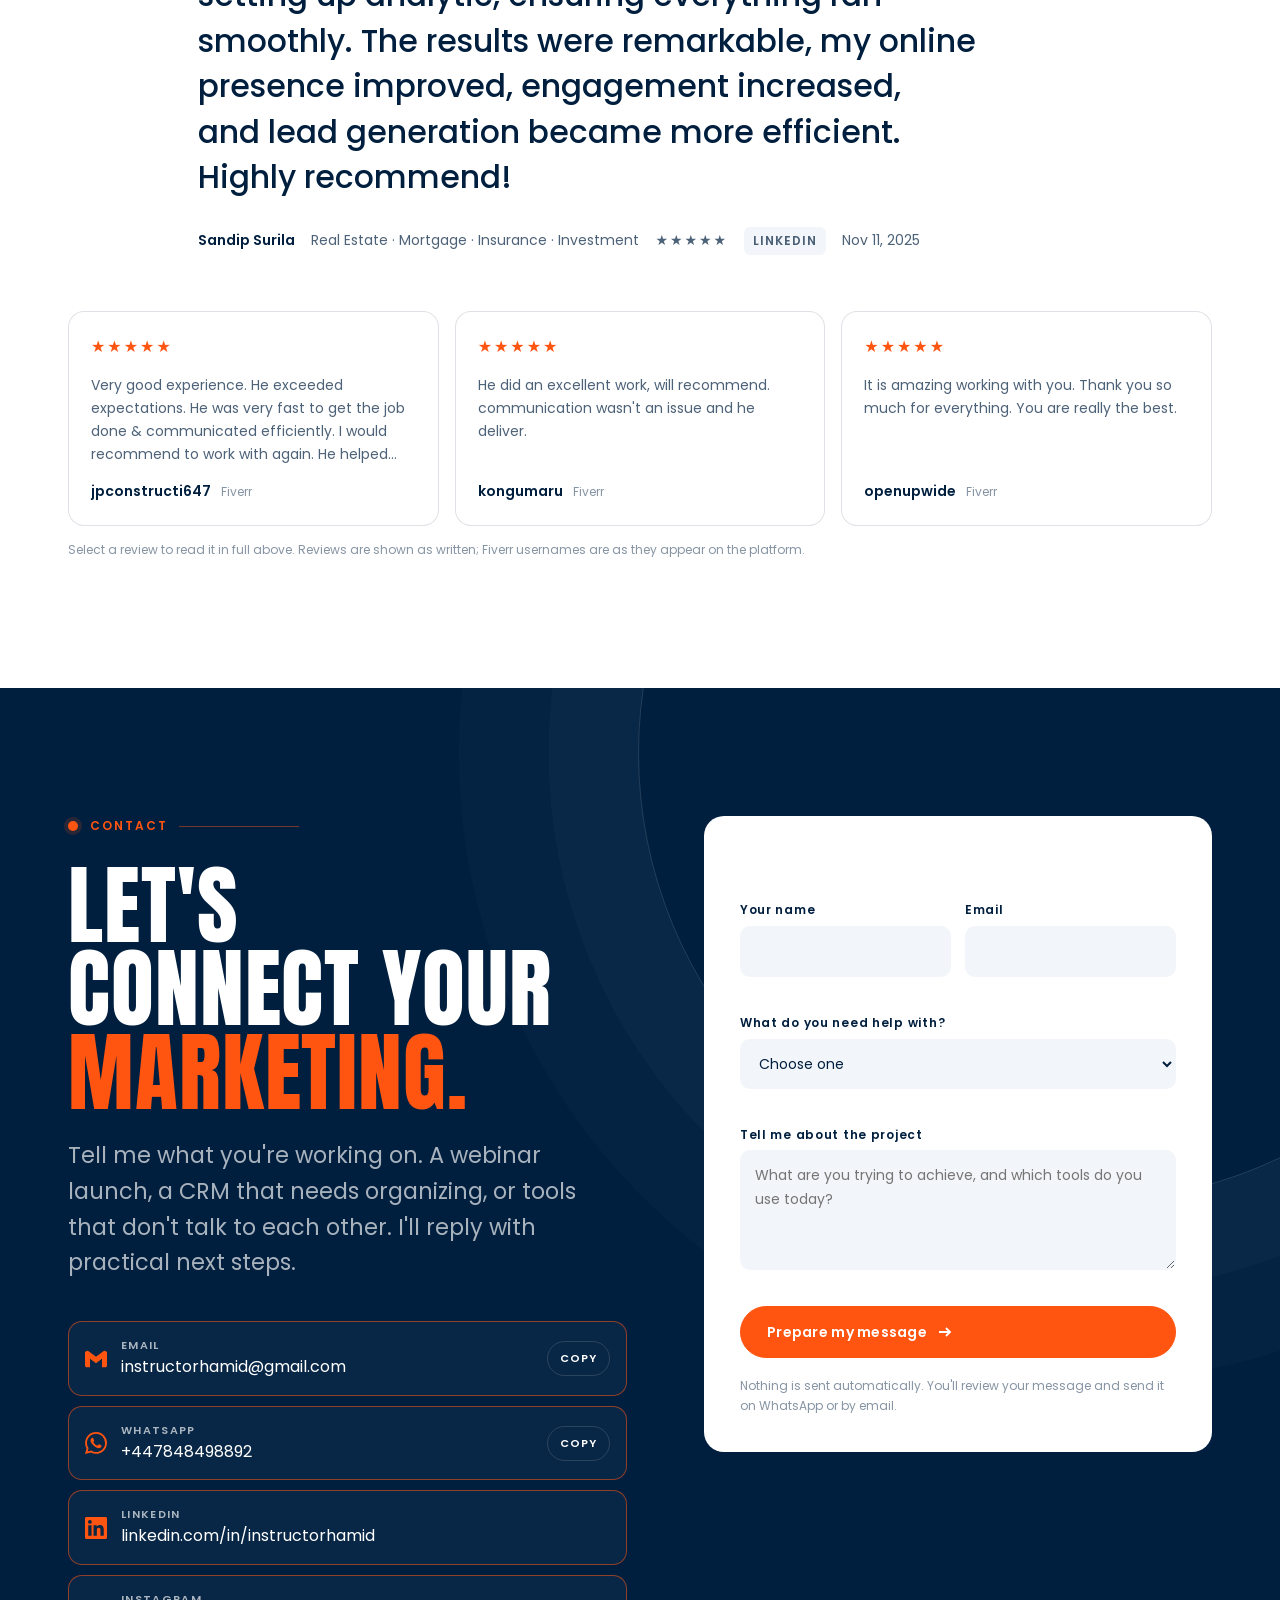
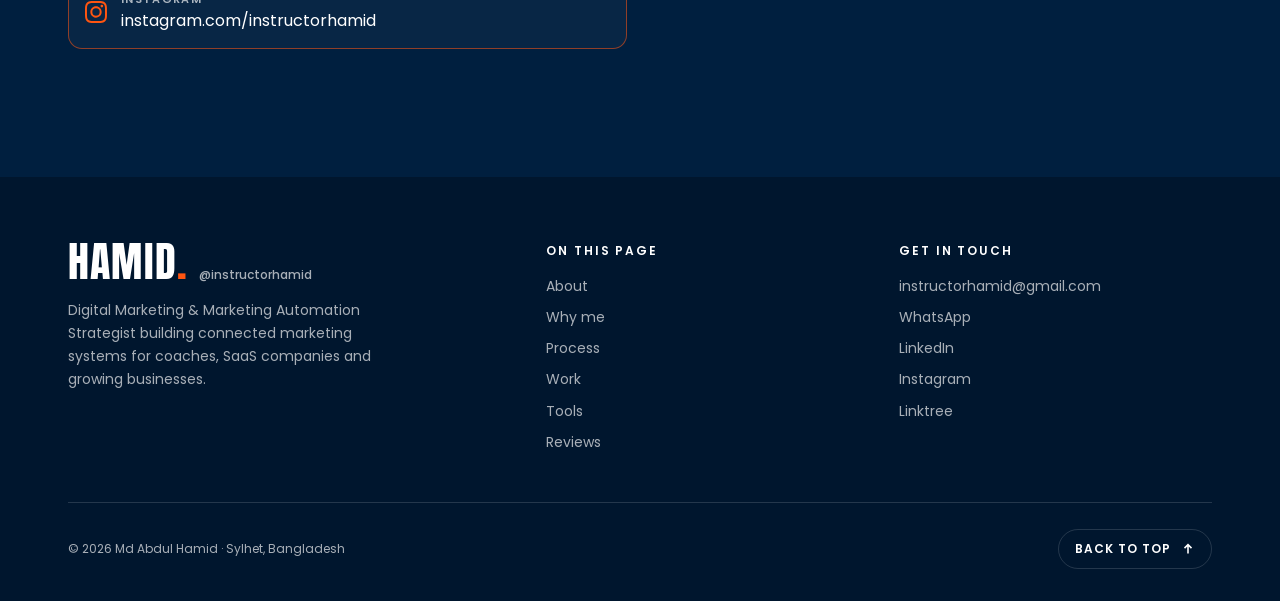
==== commit fe12de21: "Show phone number as +447848498892 without spaces Co-Authored-By: Claude Opus 5.5 <noreply@anthropic" ====
--- a/index.html
+++ b/index.html
@@ -1149,7 +1149,7 @@
 </header>
 <nav class="mnav" id="mnav" aria-label="Mobile">
   <a href="#about">About</a><a href="#why">Why me</a><a href="#process">Process</a><a href="#work">Work</a><a href="#tools">Tools</a><a href="#reviews">Reviews</a><a href="#contact" class="o">Contact</a>
-  <p>instructorhamid@gmail.com · +44 7848 498892</p>
+  <p>instructorhamid@gmail.com · +447848498892</p>
 </nav>
 
 <main id="main">
@@ -1518,7 +1518,7 @@
       <p class="intro rv">Tell me what you're working on. A webinar launch, a CRM that needs organizing, or tools that don't talk to each other. I'll reply with practical next steps.</p>
       <ul class="links">
         <li class="lk rv"><svg viewBox="0 0 24 24" aria-hidden="true"><path d="M24 5.457v13.909c0 .904-.732 1.636-1.636 1.636h-3.819V11.73L12 16.64l-6.545-4.91v9.273H1.636A1.636 1.636 0 0 1 0 19.366V5.457c0-2.023 2.309-3.178 3.927-1.964L5.455 4.64 12 9.548l6.545-4.91 1.528-1.145C21.69 2.28 24 3.434 24 5.457z"/></svg><div><small>Email</small><span class="val" id="mail">instructorhamid@gmail.com</span></div><button class="cpy" data-copy="instructorhamid@gmail.com">Copy</button></li>
-        <li class="lk rv"><svg viewBox="0 0 24 24" aria-hidden="true"><path d="M17.472 14.382c-.297-.149-1.758-.867-2.03-.967-.273-.099-.471-.148-.67.15-.197.297-.767.966-.94 1.164-.173.199-.347.223-.644.075-.297-.15-1.255-.463-2.39-1.475-.883-.788-1.48-1.761-1.653-2.059-.173-.297-.018-.458.13-.606.134-.133.298-.347.446-.52.149-.174.198-.298.298-.497.099-.198.05-.371-.025-.52-.075-.149-.669-1.612-.916-2.207-.242-.579-.487-.5-.669-.51-.173-.008-.371-.01-.57-.01-.198 0-.52.074-.792.372-.272.297-1.04 1.016-1.04 2.479 0 1.462 1.065 2.875 1.213 3.074.149.198 2.096 3.2 5.077 4.487.709.306 1.262.489 1.694.625.712.227 1.36.195 1.871.118.571-.085 1.758-.719 2.006-1.413.248-.694.248-1.289.173-1.413-.074-.124-.272-.198-.57-.347m-5.421 7.403h-.004a9.87 9.87 0 01-5.031-1.378l-.361-.214-3.741.982.998-3.648-.235-.374a9.86 9.86 0 01-1.51-5.26c.001-5.45 4.436-9.884 9.888-9.884 2.64 0 5.122 1.03 6.988 2.898a9.825 9.825 0 012.893 6.994c-.003 5.45-4.437 9.884-9.885 9.884m8.413-18.297A11.815 11.815 0 0012.05 0C5.495 0 .16 5.335.157 11.892c0 2.096.547 4.142 1.588 5.945L.057 24l6.305-1.654a11.882 11.882 0 005.683 1.448h.005c6.554 0 11.89-5.335 11.893-11.893a11.821 11.821 0 00-3.48-8.413Z"/></svg><div><small>WhatsApp</small><a href="https://wa.me/447848498892" target="_blank" rel="noopener">+44 7848 498892</a></div><button class="cpy" data-copy="+447848498892">Copy</button></li>
+        <li class="lk rv"><svg viewBox="0 0 24 24" aria-hidden="true"><path d="M17.472 14.382c-.297-.149-1.758-.867-2.03-.967-.273-.099-.471-.148-.67.15-.197.297-.767.966-.94 1.164-.173.199-.347.223-.644.075-.297-.15-1.255-.463-2.39-1.475-.883-.788-1.48-1.761-1.653-2.059-.173-.297-.018-.458.13-.606.134-.133.298-.347.446-.52.149-.174.198-.298.298-.497.099-.198.05-.371-.025-.52-.075-.149-.669-1.612-.916-2.207-.242-.579-.487-.5-.669-.51-.173-.008-.371-.01-.57-.01-.198 0-.52.074-.792.372-.272.297-1.04 1.016-1.04 2.479 0 1.462 1.065 2.875 1.213 3.074.149.198 2.096 3.2 5.077 4.487.709.306 1.262.489 1.694.625.712.227 1.36.195 1.871.118.571-.085 1.758-.719 2.006-1.413.248-.694.248-1.289.173-1.413-.074-.124-.272-.198-.57-.347m-5.421 7.403h-.004a9.87 9.87 0 01-5.031-1.378l-.361-.214-3.741.982.998-3.648-.235-.374a9.86 9.86 0 01-1.51-5.26c.001-5.45 4.436-9.884 9.888-9.884 2.64 0 5.122 1.03 6.988 2.898a9.825 9.825 0 012.893 6.994c-.003 5.45-4.437 9.884-9.885 9.884m8.413-18.297A11.815 11.815 0 0012.05 0C5.495 0 .16 5.335.157 11.892c0 2.096.547 4.142 1.588 5.945L.057 24l6.305-1.654a11.882 11.882 0 005.683 1.448h.005c6.554 0 11.89-5.335 11.893-11.893a11.821 11.821 0 00-3.48-8.413Z"/></svg><div><small>WhatsApp</small><a href="https://wa.me/447848498892" target="_blank" rel="noopener">+447848498892</a></div><button class="cpy" data-copy="+447848498892">Copy</button></li>
         <li class="lk rv"><svg viewBox="0 0 24 24" aria-hidden="true"><path d="M20.45 20.45h-3.56v-5.57c0-1.33-.02-3.04-1.85-3.04-1.86 0-2.14 1.45-2.14 2.94v5.67H9.35V9h3.41v1.56h.05c.48-.9 1.64-1.85 3.37-1.85 3.6 0 4.27 2.37 4.27 5.46v6.28zM5.34 7.43a2.06 2.06 0 1 1 0-4.13 2.06 2.06 0 0 1 0 4.13zM7.12 20.45H3.56V9h3.56v11.45zM22.22 0H1.77C.79 0 0 .77 0 1.73v20.54C0 23.23.79 24 1.77 24h20.45c.98 0 1.78-.77 1.78-1.73V1.73C24 .77 23.2 0 22.22 0z"/></svg><div><small>LinkedIn</small><a href="https://www.linkedin.com/in/instructorhamid" target="_blank" rel="noopener">linkedin.com/in/instructorhamid</a></div></li>
         <li class="lk rv"><svg viewBox="0 0 24 24" aria-hidden="true"><path d="M7.0301.084c-1.2768.0602-2.1487.264-2.911.5634-.7888.3075-1.4575.72-2.1228 1.3877-.6652.6677-1.075 1.3368-1.3802 2.127-.2954.7638-.4956 1.6365-.552 2.914-.0564 1.2775-.0689 1.6882-.0626 4.947.0062 3.2586.0206 3.6671.0825 4.9473.061 1.2765.264 2.1482.5635 2.9107.308.7889.72 1.4573 1.388 2.1228.6679.6655 1.3365 1.0743 2.1285 1.38.7632.295 1.6361.4961 2.9134.552 1.2773.056 1.6884.069 4.9462.0627 3.2578-.0062 3.668-.0207 4.9478-.0814 1.28-.0607 2.147-.2652 2.9098-.5633.7889-.3086 1.4578-.72 2.1228-1.3881.665-.6682 1.0745-1.3378 1.3795-2.1284.2957-.7632.4966-1.636.552-2.9124.056-1.2809.0692-1.6898.063-4.948-.0063-3.2583-.021-3.6668-.0817-4.9465-.0607-1.2797-.264-2.1487-.5633-2.9117-.3084-.7889-.72-1.4568-1.3876-2.1228C21.2982 1.33 20.628.9208 19.8378.6165 19.074.321 18.2017.1197 16.9244.0645 15.6471.0093 15.236-.005 11.977.0014 8.718.0076 8.31.0215 7.0301.0839m.1402 21.6932c-1.17-.0509-1.8053-.2453-2.2287-.408-.5606-.216-.96-.4771-1.3819-.895-.422-.4178-.6811-.8186-.9-1.378-.1644-.4234-.3624-1.058-.4171-2.228-.0595-1.2645-.072-1.6442-.079-4.848-.007-3.2037.0053-3.583.0607-4.848.05-1.169.2456-1.805.408-2.2282.216-.5613.4762-.96.895-1.3816.4188-.4217.8184-.6814 1.3783-.9003.423-.1651 1.0575-.3614 2.227-.4171 1.2655-.06 1.6447-.072 4.848-.079 3.2033-.007 3.5835.005 4.8495.0608 1.169.0508 1.8053.2445 2.228.408.5608.216.96.4754 1.3816.895.4217.4194.6816.8176.9005 1.3787.1653.4217.3617 1.056.4169 2.2263.0602 1.2655.0739 1.645.0796 4.848.0058 3.203-.0055 3.5834-.061 4.848-.051 1.17-.245 1.8055-.408 2.2294-.216.5604-.4763.96-.8954 1.3814-.419.4215-.8181.6811-1.3783.9-.4224.1649-1.0577.3617-2.2262.4174-1.2656.0595-1.6448.072-4.8493.079-3.2045.007-3.5825-.006-4.848-.0608M16.953 5.5864A1.44 1.44 0 1 0 18.39 4.144a1.44 1.44 0 0 0-1.437 1.4424M5.8385 12.012c.0067 3.4032 2.7706 6.1557 6.173 6.1493 3.4026-.0065 6.157-2.7701 6.1506-6.1733-.0065-3.4032-2.771-6.1565-6.174-6.1498-3.403.0067-6.156 2.771-6.1496 6.1738M8 12.0077a4 4 0 1 1 4.008 3.9921A3.9996 3.9996 0 0 1 8 12.0077"/></svg><div><small>Instagram</small><a href="https://www.instagram.com/instructorhamid" target="_blank" rel="noopener">instagram.com/instructorhamid</a></div></li>
       </ul>
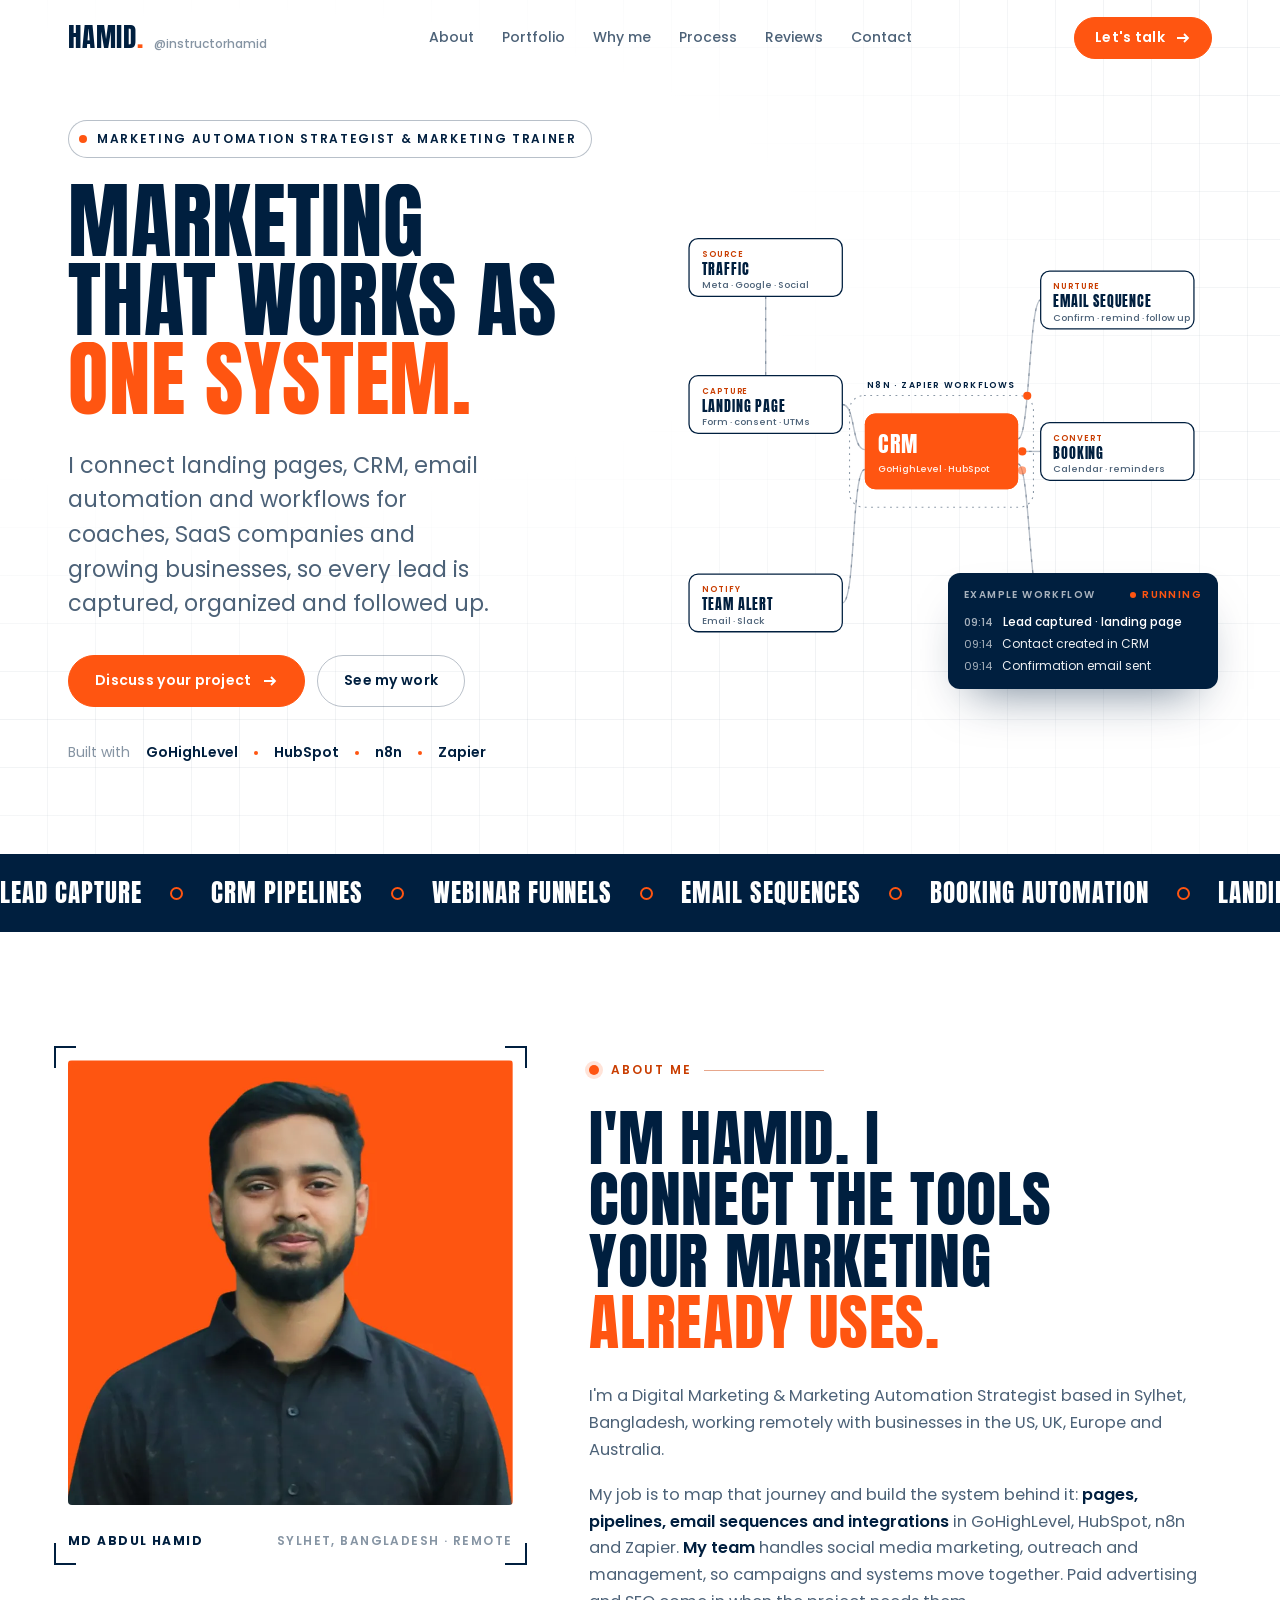
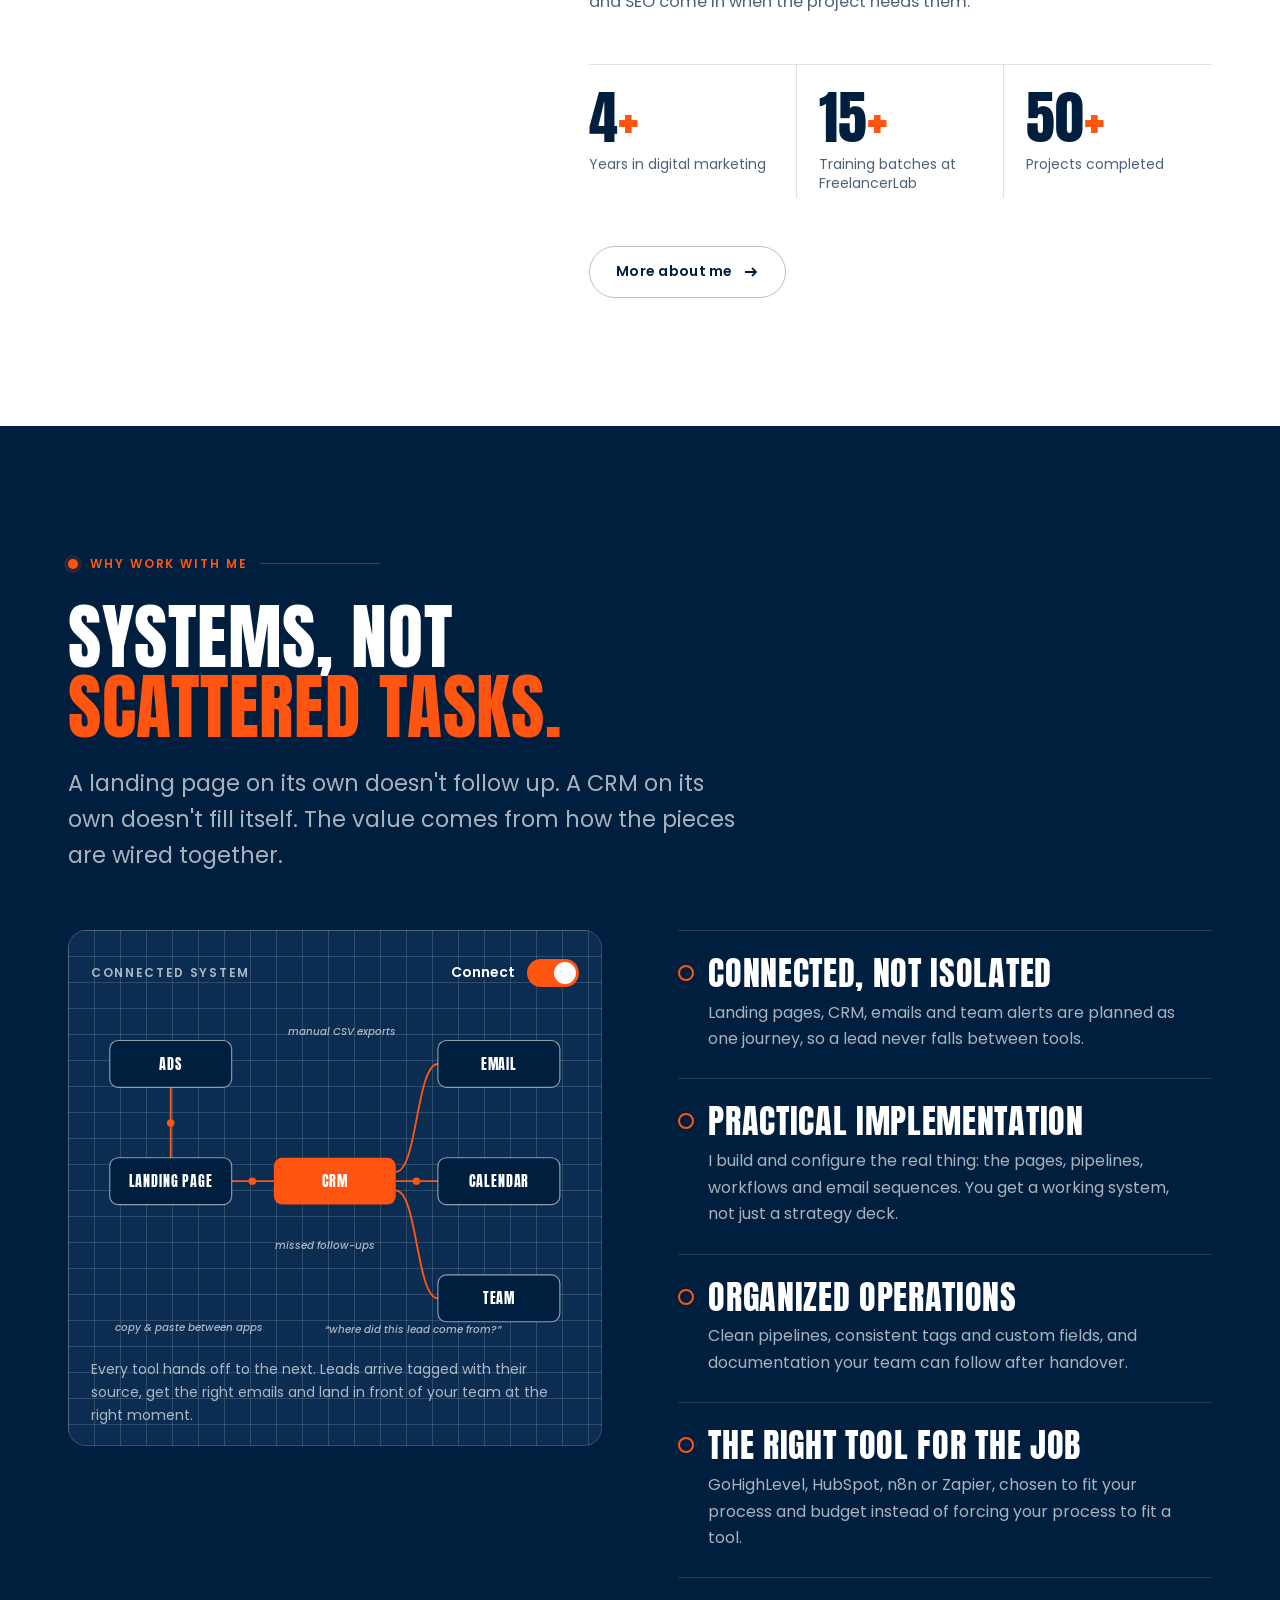
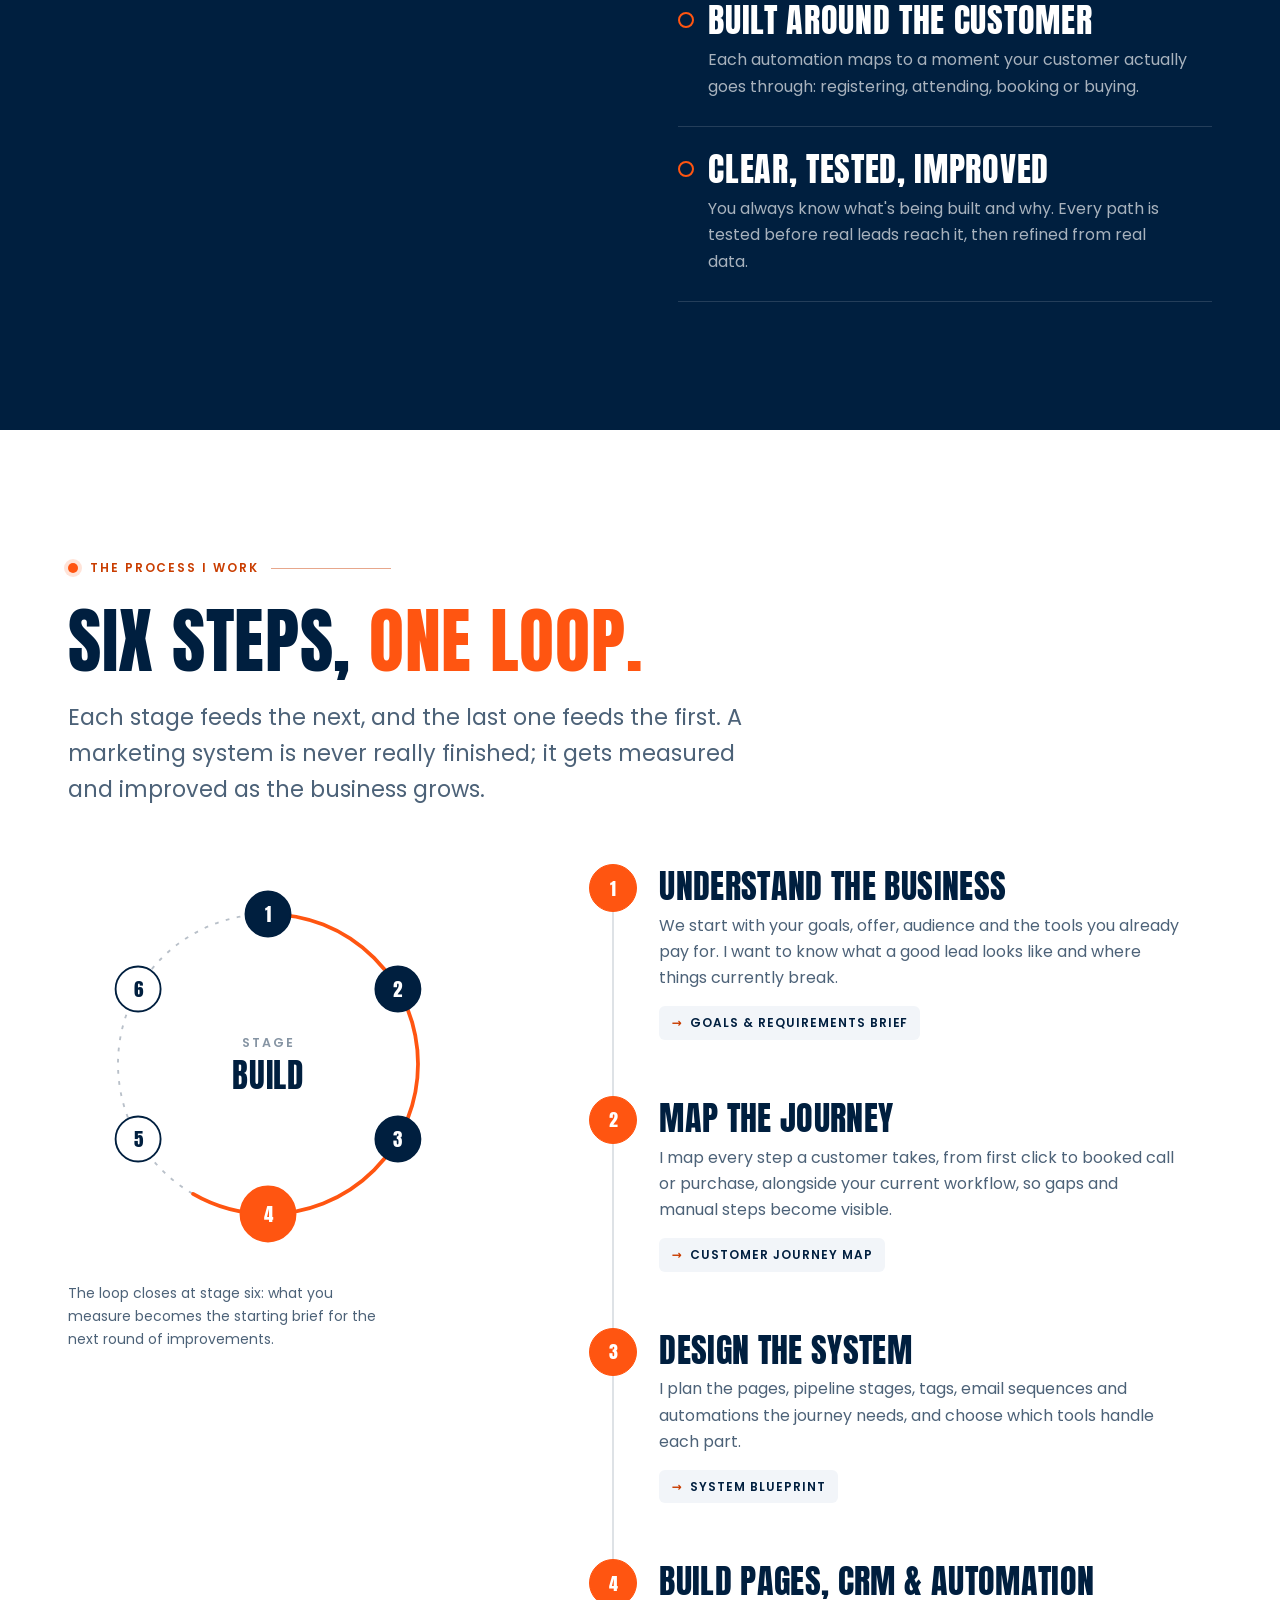
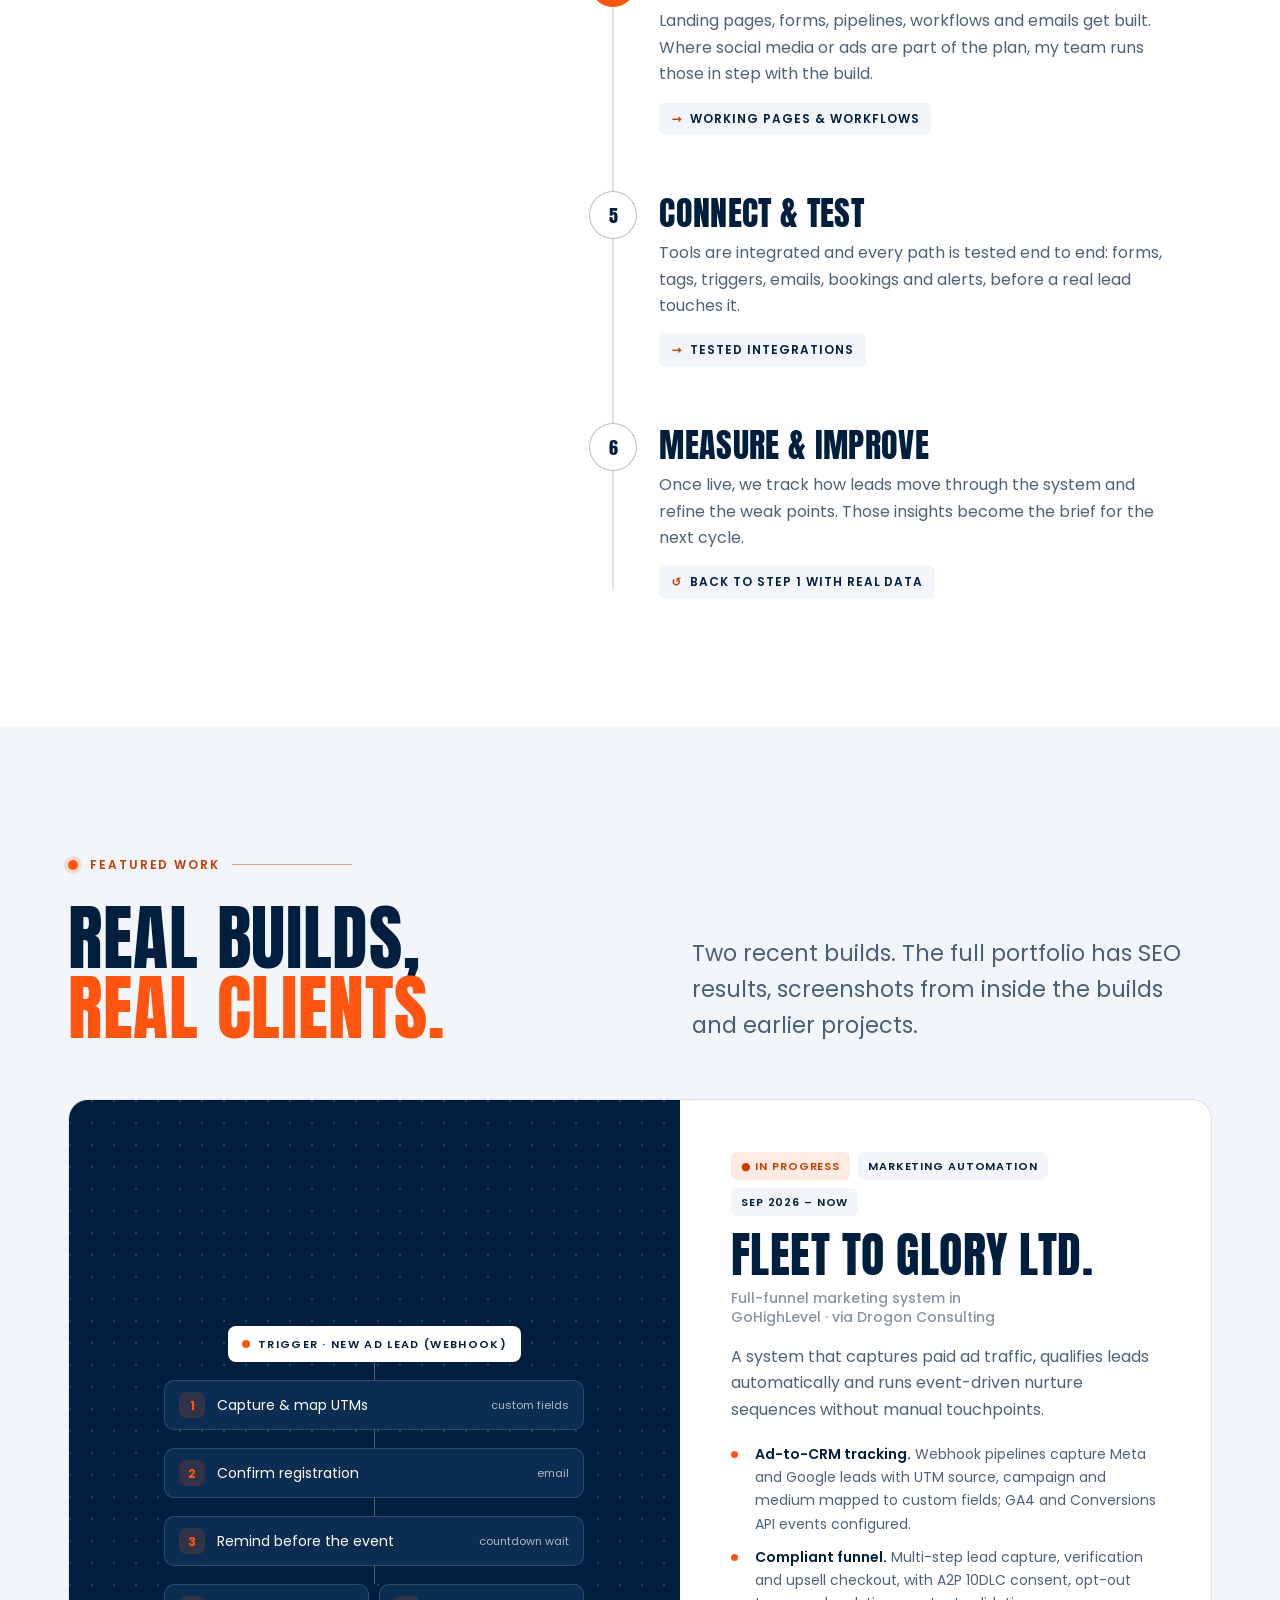
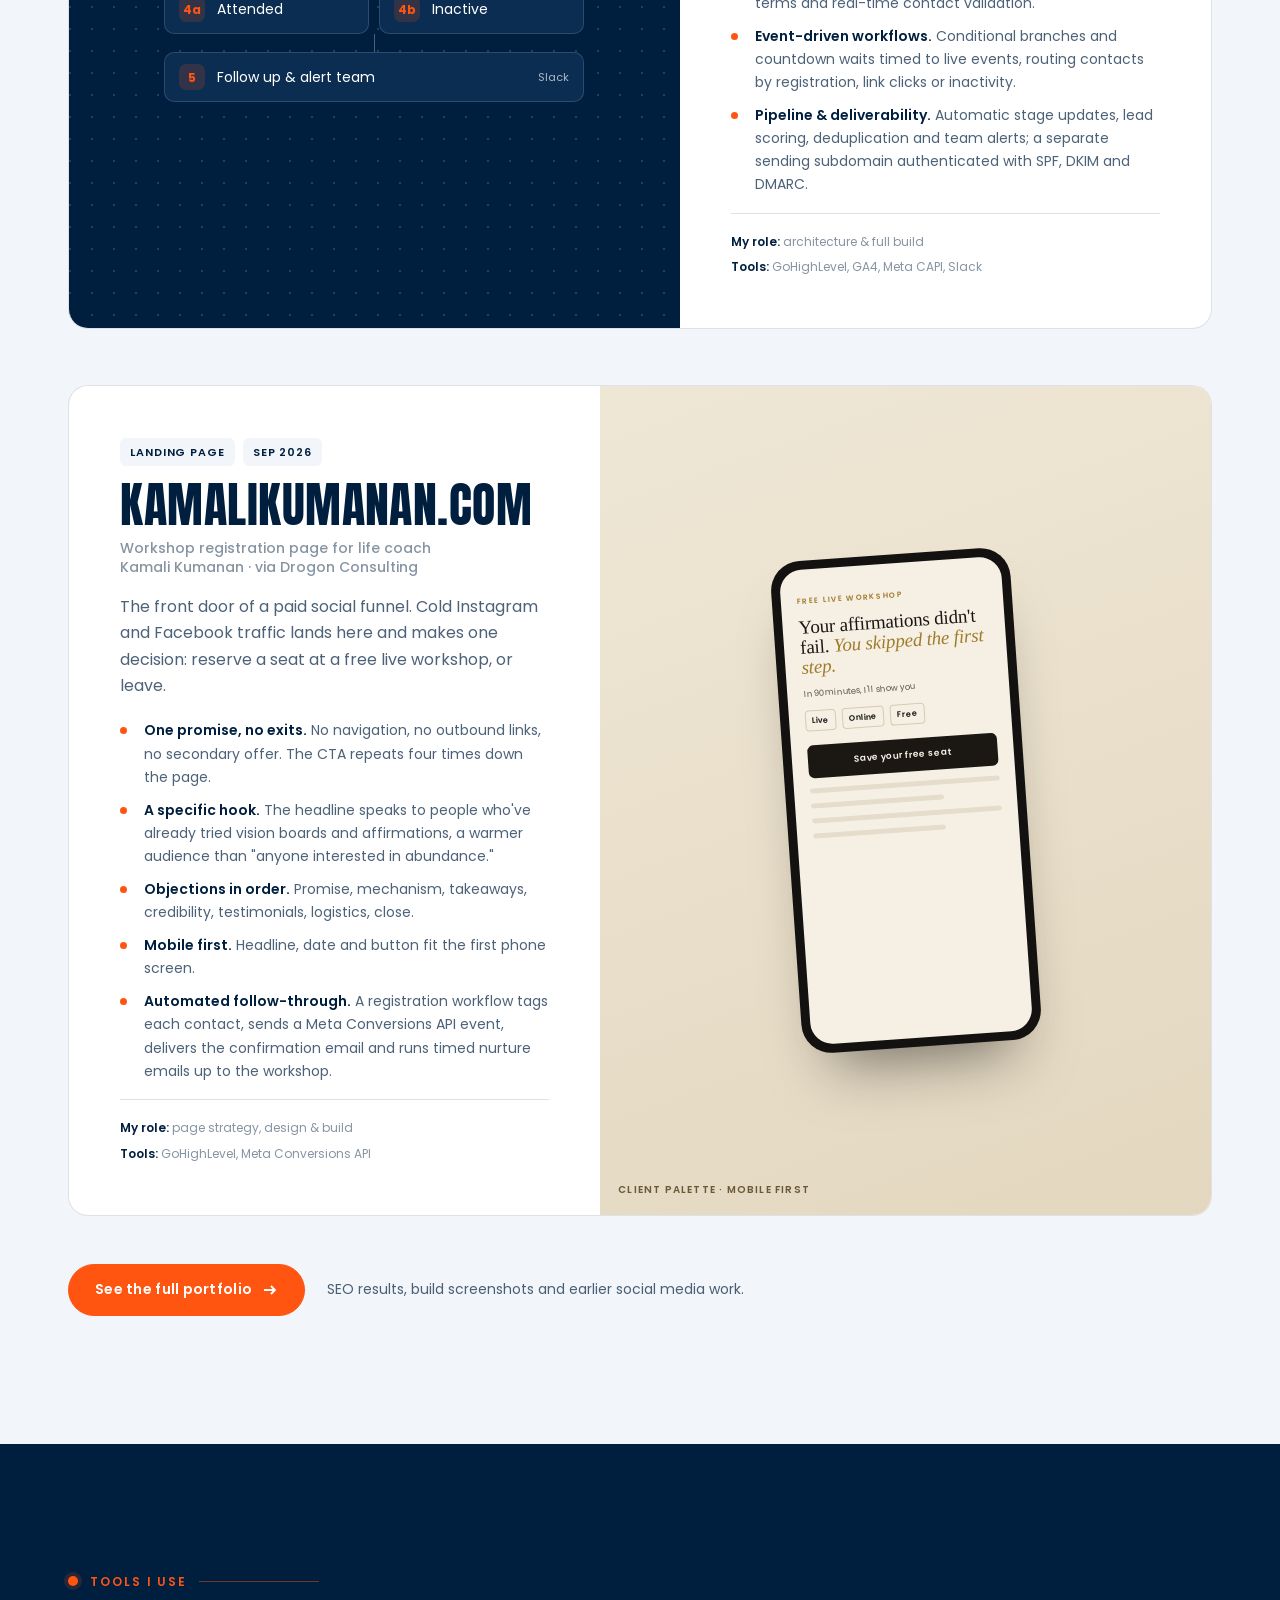
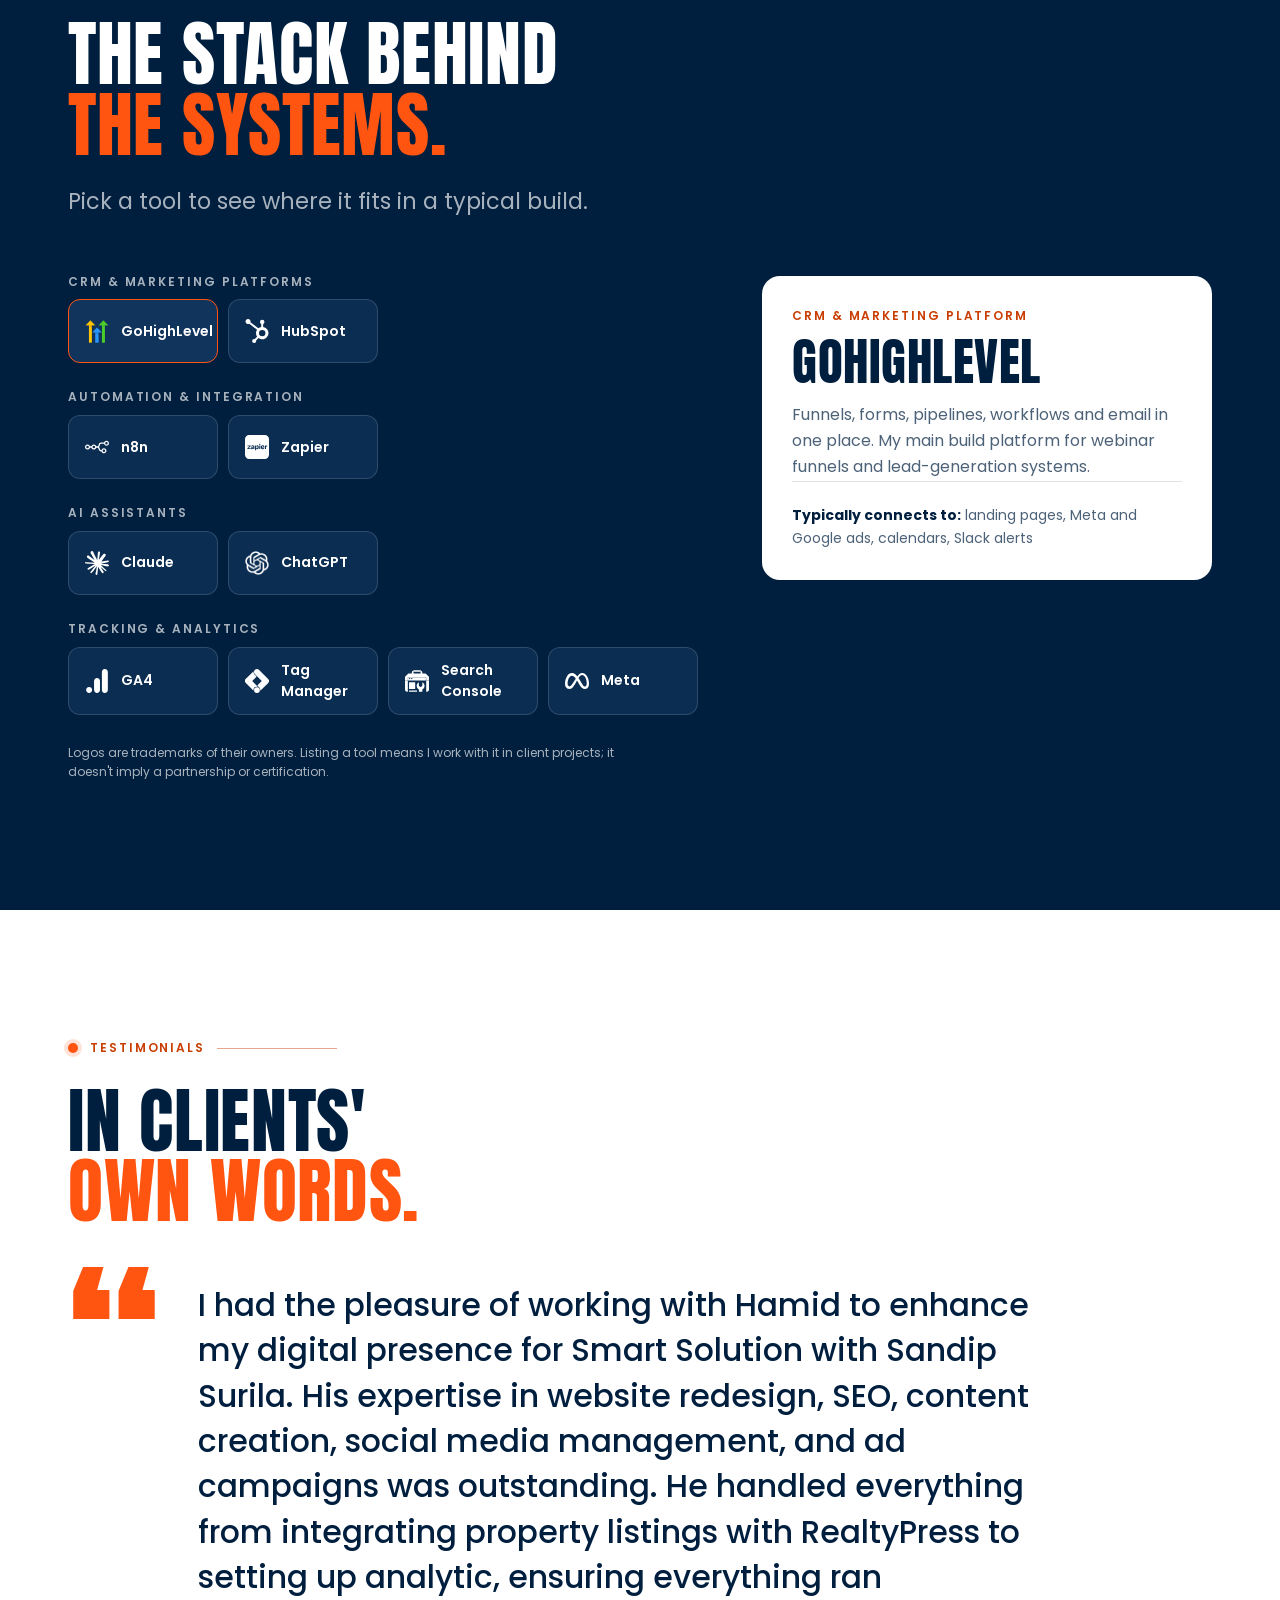
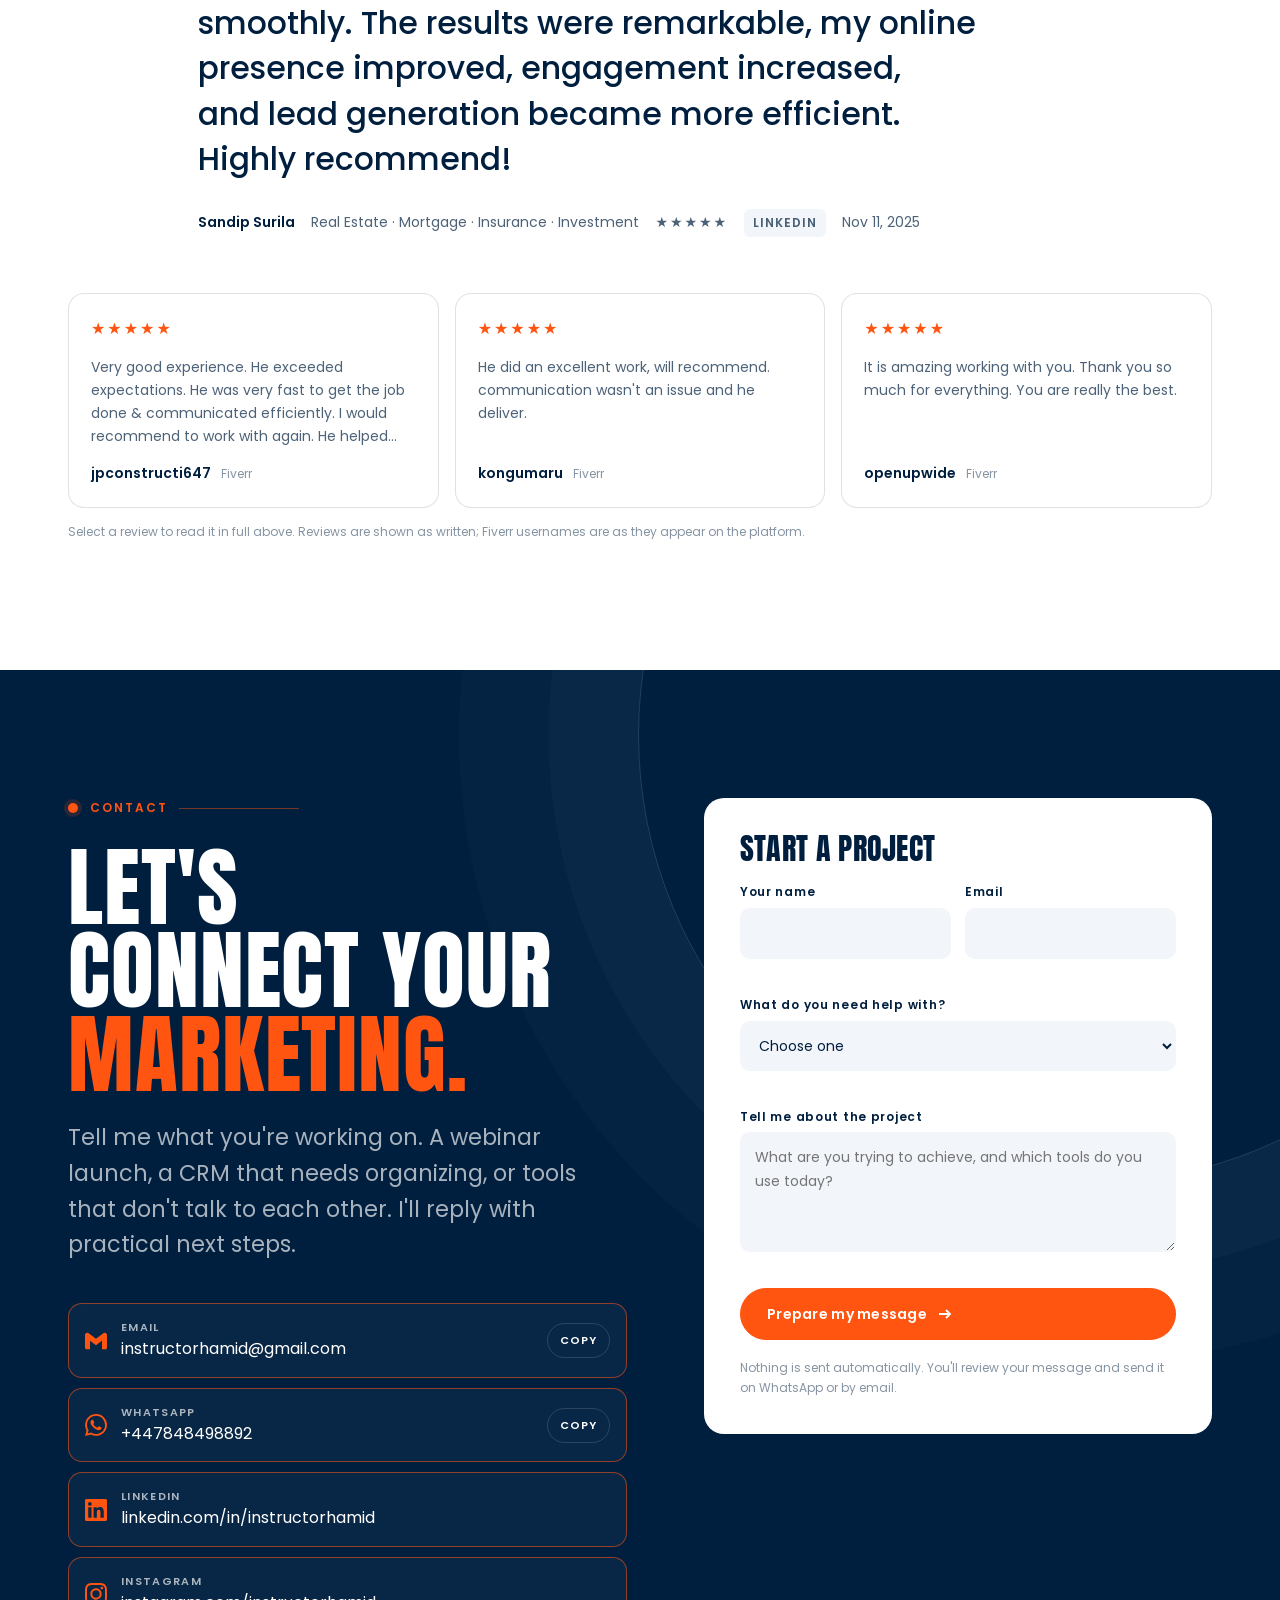
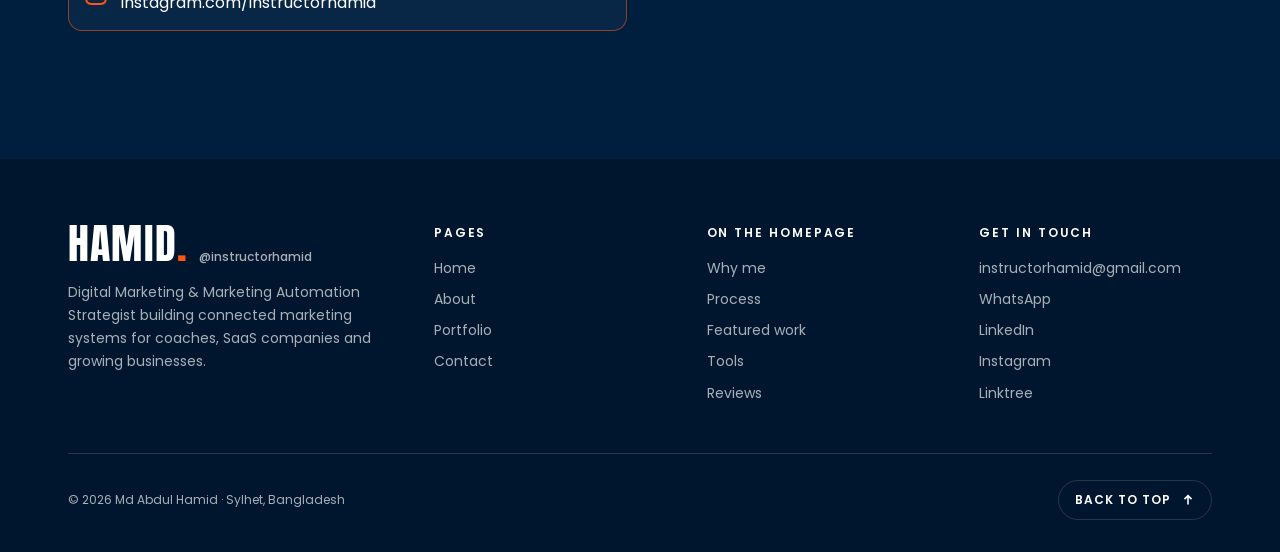
==== commit 07c6cb10: "Add separate About, Portfolio and Contact pages - about.html: full story, experience, education and " ====
--- a/index.html
+++ b/index.html
@@ -640,489 +640,7 @@
   ]
 }
 </script>
-<style>
-/* Layout concept: a wiring schematic. Every section is a node on one circuit; thin navy wires,
-   orange signal, Anton set like stencilled panel labels, Poppins for the readable parts. */
-:root{
-  --orange:#FF5511;
-  --orange-ink:#C93D00;            /* darker tone of the brand orange for small text on white (AA) */
-  --navy:#001F3F;
-  --navy-2:#0B2D52;                /* raised navy surface */
-  --navy-3:#00162E;                /* deepest navy, footer */
-  --white:#FFFFFF;
-  --mist:#F2F5F9;                  /* navy-tinted neutral */
-  --ink-soft:rgba(0,31,63,.70);
-  --ink-faint:rgba(0,31,63,.48);
-  --line:rgba(0,31,63,.13);
-  --line-strong:rgba(0,31,63,.28);
-  --on-navy:rgba(255,255,255,.92);
-  --on-navy-soft:rgba(255,255,255,.66);
-  --on-navy-line:rgba(255,255,255,.14);
-
-  --f-display:"Anton","Impact","Haettenschweiler","Arial Narrow Bold",sans-serif;
-  --f-body:"Poppins",ui-sans-serif,system-ui,-apple-system,"Segoe UI",Roboto,Arial,sans-serif;
-
-  --t-xs:.75rem; --t-sm:.875rem; --t-base:1rem; --t-md:1.125rem; --t-lg:clamp(1.15rem,1rem + .6vw,1.4rem);
-  --t-h3:clamp(1.5rem,1.2rem + 1.2vw,2.1rem);
-  --t-h2:clamp(2.4rem,1.6rem + 3.6vw,4.6rem);
-  --t-h1:clamp(2.7rem,1.8rem + 4.2vw,5.2rem);
-
-  --wrap:1240px; --gutter:clamp(16px,4vw,48px);
-  --sec:clamp(80px,10vw,150px);
-  --r:12px;
-  --ease:cubic-bezier(.22,.8,.24,1);
-  --dur:.8s;
-  color-scheme:light;
-}
-*{box-sizing:border-box}
-[hidden]{display:none!important}
-html{scroll-behavior:smooth;scroll-padding-top:84px}
-body{margin:0;background:var(--white);color:var(--navy);font-family:var(--f-body);font-size:var(--t-base);line-height:1.65;-webkit-font-smoothing:antialiased;overflow-x:hidden}
-img{max-width:100%;display:block}
-a{color:inherit}
-h1,h2,h3{font-family:var(--f-display);font-weight:400;letter-spacing:.01em;line-height:.98;margin:0;text-wrap:balance;text-transform:uppercase}
-p{margin:0}
-.wrap{max-width:var(--wrap);margin-inline:auto;padding-inline:var(--gutter)}
-.sr{position:absolute;width:1px;height:1px;overflow:hidden;clip:rect(0 0 0 0);white-space:nowrap}
-:focus-visible{outline:3px solid var(--orange);outline-offset:3px;border-radius:4px}
-.skip{position:absolute;left:12px;top:-60px;background:var(--navy);color:var(--white);padding:10px 16px;border-radius:8px;z-index:100;text-decoration:none}
-.skip:focus{top:12px}
-.o{color:var(--orange)}
-
-/* ---------- section label: a node + wire ---------- */
-.tag{display:flex;align-items:center;gap:12px;font-size:var(--t-xs);font-weight:600;letter-spacing:.16em;text-transform:uppercase;color:var(--orange-ink);margin-bottom:28px}
-.tag i{width:10px;height:10px;border-radius:50%;background:var(--orange);box-shadow:0 0 0 4px rgba(255,85,17,.16);flex:none}
-.tag::after{content:"";height:1px;flex:0 1 120px;background:currentColor;opacity:.45;transform-origin:left;transition:transform 1s var(--ease) .2s}
-.dark .tag{color:var(--orange)}
-.await .tag::after,.tag.await::after{transform:scaleX(0)}
-
-/* ---------- buttons ---------- */
-.btn{--bg:var(--orange);--fg:var(--white);display:inline-flex;align-items:center;gap:10px;min-height:52px;padding:0 26px;border-radius:999px;background:var(--bg);color:var(--fg);font-weight:600;font-size:var(--t-sm);letter-spacing:.02em;text-decoration:none;border:1.5px solid var(--bg);cursor:pointer;font-family:inherit;transition:background .3s,color .3s,border-color .3s,box-shadow .3s;will-change:transform}
-.btn svg{width:16px;height:16px;transition:transform .35s var(--ease)}
-.btn:hover{box-shadow:0 10px 30px -10px rgba(255,85,17,.7)}
-.btn:hover svg{transform:translateX(4px)}
-.btn.ghost{--bg:transparent;--fg:var(--navy);border-color:var(--line-strong)}
-.btn.ghost:hover{border-color:var(--navy);box-shadow:none}
-.dark .btn.ghost{--fg:var(--white);border-color:var(--on-navy-line)}
-.dark .btn.ghost:hover{border-color:var(--white)}
-
-/* ---------- header ---------- */
-.hdr{position:fixed;top:0;left:0;right:0;z-index:50;padding-top:env(safe-area-inset-top,0px);transition:background .35s,box-shadow .35s,backdrop-filter .35s}
-.hdr .wrap{display:flex;align-items:center;justify-content:space-between;height:76px;gap:24px;transition:height .35s var(--ease)}
-.hdr.scrolled{background:rgba(255,255,255,.9);backdrop-filter:saturate(1.4) blur(10px);-webkit-backdrop-filter:saturate(1.4) blur(10px);box-shadow:0 1px 0 var(--line)}
-.hdr.scrolled .wrap{height:64px}
-.brand{display:flex;align-items:baseline;gap:10px;text-decoration:none}
-.brand b{font-family:var(--f-display);font-weight:400;font-size:1.7rem;letter-spacing:.03em;line-height:1}
-.brand b span{color:var(--orange)}
-.brand small{font-size:var(--t-xs);color:var(--ink-faint);font-weight:500}
-.nav{display:flex;align-items:center;gap:4px}
-.nav a{position:relative;font-size:var(--t-sm);font-weight:500;text-decoration:none;padding:8px 12px;color:var(--ink-soft);transition:color .25s}
-.nav a::after{content:"";position:absolute;left:12px;right:12px;bottom:3px;height:2px;background:var(--orange);transform:scaleX(0);transform-origin:left;transition:transform .35s var(--ease)}
-.nav a:hover,.nav a.active{color:var(--navy)}
-.nav a:hover::after,.nav a.active::after{transform:scaleX(1)}
-.hdr .btn{min-height:42px;padding:0 20px}
-.menu-btn{display:none;width:46px;height:46px;border-radius:50%;border:1.5px solid var(--line-strong);background:var(--white);align-items:center;justify-content:center;cursor:pointer}
-.menu-btn span{position:relative;width:18px;height:2px;background:var(--navy);transition:background .2s}
-.menu-btn span::before,.menu-btn span::after{content:"";position:absolute;left:0;width:18px;height:2px;background:var(--navy);transition:transform .3s var(--ease)}
-.menu-btn span::before{top:-6px}.menu-btn span::after{top:6px}
-.menu-btn[aria-expanded="true"] span{background:transparent}
-.menu-btn[aria-expanded="true"] span::before{transform:translateY(6px) rotate(45deg)}
-.menu-btn[aria-expanded="true"] span::after{transform:translateY(-6px) rotate(-45deg)}
-.mnav{position:fixed;inset:0;z-index:45;background:var(--navy);color:var(--white);padding:calc(100px + env(safe-area-inset-top,0px)) var(--gutter) 40px;display:flex;flex-direction:column;gap:6px;clip-path:circle(0 at calc(100% - 40px) 40px);transition:clip-path .6s var(--ease);visibility:hidden}
-.mnav.open{clip-path:circle(150% at calc(100% - 40px) 40px);visibility:visible}
-.mnav a{font-family:var(--f-display);font-size:clamp(2.2rem,10vw,3.2rem);text-transform:uppercase;text-decoration:none;line-height:1.15;color:var(--white)}
-.mnav a:hover{color:var(--orange)}
-.mnav p{margin-top:auto;color:var(--on-navy-soft);font-size:var(--t-sm)}
-.hdr.menu-open{background:transparent;box-shadow:none;backdrop-filter:none}
-.hdr.menu-open .brand b,.hdr.menu-open .brand small{color:var(--white)}
-@media (max-width:980px){.nav,.hdr .btn{display:none}.menu-btn{display:inline-flex}}
-
-/* ---------- hero ---------- */
-.hero{position:relative;padding-top:calc(120px + env(safe-area-inset-top,0px));padding-bottom:clamp(56px,7vw,96px);overflow:hidden;
-  background-image:linear-gradient(var(--line) 1px,transparent 1px),linear-gradient(90deg,var(--line) 1px,transparent 1px);
-  background-size:48px 48px;background-position:-1px -1px}
-.hero::before{content:"";position:absolute;inset:0;background:radial-gradient(120% 80% at 20% 30%,var(--white) 35%,rgba(255,255,255,.55) 70%,rgba(255,255,255,.85));pointer-events:none}
-.hero .wrap>*{min-width:0}
-.hero .wrap{position:relative;display:grid;grid-template-columns:1.02fr 1fr;gap:clamp(32px,4vw,64px);align-items:center}
-.kicker{display:inline-flex;align-items:center;gap:10px;font-size:var(--t-xs);font-weight:600;letter-spacing:.14em;text-transform:uppercase;color:var(--navy);padding:8px 14px 8px 10px;border:1px solid var(--line-strong);border-radius:999px;background:var(--white)}
-.kicker i{width:8px;height:8px;border-radius:50%;background:var(--orange);animation:blink 2.4s ease-in-out infinite}
-@keyframes blink{50%{box-shadow:0 0 0 6px rgba(255,85,17,0)}0%,100%{box-shadow:0 0 0 0 rgba(255,85,17,.5)}}
-.hero h1{font-size:var(--t-h1);margin:26px 0 26px;line-height:.92}
-.hero h1 .ln{display:block;overflow:hidden;padding-bottom:.04em}
-.hero h1 .ln span{display:inline-block;animation:rise 1s var(--ease) both}
-.hero h1 .ln:nth-child(2) span{animation-delay:.08s}.hero h1 .ln:nth-child(3) span{animation-delay:.16s}
-@keyframes rise{from{transform:translateY(105%)}to{transform:none}}
-.hero .lede{font-size:var(--t-lg);color:var(--ink-soft);max-width:34ch;line-height:1.55;animation:fade .9s var(--ease) .3s both}
-@keyframes fade{from{opacity:0;transform:translateY(14px)}to{opacity:1;transform:none}}
-.hero .ctas{display:flex;flex-wrap:wrap;gap:12px;margin-top:34px;animation:fade .9s var(--ease) .42s both}
-.stackline{margin-top:34px;display:flex;flex-wrap:wrap;align-items:center;gap:8px 16px;font-size:var(--t-sm);color:var(--ink-faint);animation:fade .9s var(--ease) .54s both}
-.stackline b{font-weight:600;color:var(--navy)}
-.stackline .sep{width:4px;height:4px;border-radius:50%;background:var(--orange)}
-
-.schematic{position:relative;animation:fade 1.1s var(--ease) .2s both}
-.schematic svg{width:100%;height:auto;overflow:visible}
-.schematic .wire{fill:none;stroke:var(--navy);stroke-opacity:.28;stroke-width:1.5}
-.schematic .flow{fill:none;stroke:var(--orange);stroke-width:1.5;stroke-dasharray:3 9;animation:flow 1.4s linear infinite}
-@keyframes flow{to{stroke-dashoffset:-24}}
-.schematic .node rect{fill:var(--white);stroke:var(--navy);stroke-width:1.4}
-.schematic .node .t{font:400 15px var(--f-display);letter-spacing:.06em;fill:var(--navy)}
-.schematic .node .s{font:500 10.5px var(--f-body);fill:var(--ink-soft)}
-.schematic .node .ix{font:600 9px var(--f-body);letter-spacing:.12em;fill:var(--orange-ink)}
-.schematic .hub rect{fill:var(--orange);stroke:none}
-.schematic .hub .t{fill:var(--white);font-size:24px}
-.schematic .hub .s{fill:rgba(255,255,255,.92)}
-.schematic .ring{fill:none;stroke:var(--navy);stroke-opacity:.45;stroke-dasharray:2 5;stroke-width:1.2}
-.schematic .ringlabel{font:600 9.5px var(--f-body);letter-spacing:.14em;fill:var(--navy)}
-.schematic .pulse{fill:none;stroke:var(--orange);stroke-width:2;transform-box:fill-box;transform-origin:center;animation:pulse 3s var(--ease) 2.3s infinite}
-@keyframes pulse{0%{opacity:.7;transform:scale(1)}60%,100%{opacity:0;transform:scale(1.22)}}
-.schematic .pk{fill:var(--orange)}
-.log{position:absolute;right:-6px;bottom:-22px;width:min(270px,62%);background:var(--navy);color:var(--white);border-radius:var(--r);padding:14px 16px 12px;box-shadow:0 24px 50px -24px rgba(0,31,63,.6);font-size:12px;animation:float 7s ease-in-out infinite}
-@keyframes float{50%{transform:translateY(-8px)}}
-.log header{display:flex;justify-content:space-between;align-items:center;margin-bottom:8px;font-size:10px;letter-spacing:.14em;text-transform:uppercase;color:var(--on-navy-soft);font-weight:600}
-.log header span{display:flex;align-items:center;gap:6px;color:var(--orange)}
-.log header span::before{content:"";width:6px;height:6px;border-radius:50%;background:var(--orange)}
-.log ol{list-style:none;margin:0;padding:0;height:66px;overflow:hidden;position:relative}
-.log li{display:flex;gap:10px;height:22px;align-items:center;color:var(--on-navy);transition:transform .5s var(--ease),opacity .5s}
-.log li time{font-variant-numeric:tabular-nums;color:var(--on-navy-soft);font-size:11px}
-.log li:first-child{color:var(--white);font-weight:500}
-@media (max-width:900px){.hero .wrap{grid-template-columns:1fr}.schematic{max-width:600px;margin-top:10px}.hero .lede{max-width:44ch}}
-@media (max-width:520px){.log{position:relative;right:auto;bottom:auto;width:100%;margin-top:14px;animation:none}}
-
-/* ---------- marquee band ---------- */
-.band{background:var(--navy);color:var(--white);overflow:hidden;border-block:1px solid var(--navy)}
-.band .track{display:flex;width:max-content;animation:marq 48s linear infinite}
-.band:hover .track{animation-play-state:paused}
-.band ul{display:flex;list-style:none;margin:0;padding:18px 0;gap:0}
-.band li{display:flex;align-items:center;font-family:var(--f-display);text-transform:uppercase;font-size:clamp(1.1rem,.9rem + .8vw,1.6rem);letter-spacing:.04em;white-space:nowrap}
-.band li::after{content:"";width:9px;height:9px;margin:0 28px;border-radius:50%;border:2px solid var(--orange)}
-@keyframes marq{to{transform:translateX(-50%)}}
-
-/* ---------- generic section ---------- */
-.sec{padding-block:var(--sec);position:relative}
-.dark{background:var(--navy);color:var(--on-navy)}
-.dark h2,.dark h3{color:var(--white)}
-.h2{font-size:var(--t-h2);max-width:16ch}
-.intro{font-size:var(--t-lg);color:var(--ink-soft);max-width:52ch;line-height:1.6;margin-top:24px}
-.dark .intro{color:var(--on-navy-soft)}
-
-/* reveal: only applied by JS to elements that start below the fold */
-.rv{transition:opacity var(--dur) var(--ease),transform var(--dur) var(--ease)}
-.rv.await{opacity:0;transform:translateY(28px)}
-
-/* ---------- about ---------- */
-.about .grid{display:grid;grid-template-columns:5fr 7fr;gap:clamp(36px,6vw,96px);align-items:start}
-.portrait{position:relative;margin:0}
-.portrait .frame{position:relative;aspect-ratio:1/1;max-width:100%;border-radius:4px;overflow:hidden;background:var(--orange);clip-path:inset(0 0 0 0);transition:clip-path 1.2s var(--ease)}
-.portrait.await .frame{clip-path:inset(100% 0 0 0)}
-.portrait .frame img{width:100%;height:100%;object-fit:cover;transform:scale(1.04);transition:transform 1.6s var(--ease)}
-.portrait:not(.await) .frame img{transform:none}
-.portrait .ticks{position:absolute;inset:-14px;pointer-events:none}
-.portrait .ticks i{position:absolute;width:22px;height:22px;border-color:var(--navy);border-style:solid;border-width:0}
-.portrait .ticks i:nth-child(1){top:0;left:0;border-top-width:2px;border-left-width:2px}
-.portrait .ticks i:nth-child(2){top:0;right:0;border-top-width:2px;border-right-width:2px}
-.portrait .ticks i:nth-child(3){bottom:0;left:0;border-bottom-width:2px;border-left-width:2px}
-.portrait .ticks i:nth-child(4){bottom:0;right:0;border-bottom-width:2px;border-right-width:2px}
-.portrait figcaption{display:flex;justify-content:space-between;gap:12px;margin-top:26px;font-size:var(--t-xs);letter-spacing:.12em;text-transform:uppercase;color:var(--ink-faint);font-weight:600}
-.portrait figcaption b{color:var(--navy)}
-.about h2{font-size:clamp(2.2rem,1.5rem + 3vw,4rem);max-width:18ch}
-.about .copy{display:grid;gap:18px;margin-top:30px;max-width:62ch;color:var(--ink-soft);font-size:1.02rem}
-.about .copy strong{color:var(--navy);font-weight:600}
-.stats{display:grid;grid-template-columns:repeat(3,1fr);margin-top:48px;border-top:1px solid var(--line)}
-.stat{padding:24px 18px 4px 0;border-right:1px solid var(--line)}
-.stat+.stat{padding-left:22px}
-.stat:last-child{border-right:0}
-.stat b{display:block;font-family:var(--f-display);font-weight:400;font-size:clamp(2.6rem,2rem + 2vw,3.6rem);line-height:1;font-variant-numeric:tabular-nums}
-.stat b span{color:var(--orange)}
-.stat small{display:block;margin-top:8px;font-size:var(--t-sm);color:var(--ink-soft);line-height:1.4}
-.xp{margin-top:56px;display:grid;grid-template-columns:1fr 1fr;gap:40px}
-.xp h3{font-family:var(--f-body);text-transform:none;font-weight:600;font-size:var(--t-xs);letter-spacing:.16em;text-transform:uppercase;color:var(--ink-faint);margin-bottom:14px}
-.xp ul{list-style:none;margin:0;padding:0}
-.xp li{display:grid;grid-template-columns:1fr auto;gap:2px 16px;padding:12px 0;border-bottom:1px solid var(--line);font-size:var(--t-sm)}
-.xp li b{font-weight:600;color:var(--navy)}
-.xp li span{color:var(--ink-soft)}
-.xp li time{grid-row:1/3;grid-column:2;align-self:center;font-size:var(--t-xs);color:var(--ink-faint);white-space:nowrap;font-variant-numeric:tabular-nums;text-align:right}
-.xp li.now time{color:var(--orange-ink);font-weight:600}
-@media (max-width:900px){.about .grid{grid-template-columns:1fr}.portrait{max-width:420px}.xp{grid-template-columns:1fr}}
-@media (max-width:520px){.stats{grid-template-columns:1fr}.stat,.stat+.stat{border-right:0;border-bottom:1px solid var(--line);padding:18px 0}.xp li{grid-template-columns:1fr}.xp li time{grid-row:auto;grid-column:auto;text-align:left}}
-
-/* ---------- why ---------- */
-.why .grid{display:grid;grid-template-columns:1fr 1fr;gap:clamp(36px,6vw,90px);align-items:start;margin-top:56px}
-.board{position:sticky;top:110px;background:var(--navy-2);border:1px solid var(--on-navy-line);border-radius:18px;padding:22px 22px 18px;
-  background-image:linear-gradient(var(--on-navy-line) 1px,transparent 1px),linear-gradient(90deg,var(--on-navy-line) 1px,transparent 1px);background-size:26px 26px;background-position:-1px -1px}
-.board-top{display:flex;justify-content:space-between;align-items:center;gap:16px;margin-bottom:10px}
-.board-top p{font-size:var(--t-xs);letter-spacing:.14em;text-transform:uppercase;font-weight:600;color:var(--on-navy-soft)}
-.switch{display:inline-flex;align-items:center;gap:12px;background:none;border:0;color:var(--white);font:600 var(--t-sm) var(--f-body);cursor:pointer;padding:6px 0}
-.switch .trk{position:relative;width:52px;height:28px;border-radius:999px;background:rgba(255,255,255,.18);transition:background .35s}
-.switch .trk::after{content:"";position:absolute;top:3px;left:3px;width:22px;height:22px;border-radius:50%;background:var(--white);transition:transform .45s var(--ease)}
-.switch[aria-checked="true"] .trk{background:var(--orange)}
-.switch[aria-checked="true"] .trk::after{transform:translateX(24px)}
-.board svg{width:100%;height:auto;display:block}
-.board .nd rect{fill:var(--navy);stroke:rgba(255,255,255,.55);stroke-width:1.2}
-.board .nd text{font:400 15px var(--f-display);letter-spacing:.06em;fill:var(--white);text-anchor:middle}
-.board .nd.hubn rect{fill:var(--orange);stroke:none}
-.board .nd{transform-box:fill-box;transform-origin:center;transition:transform .9s var(--ease)}
-.board .w{fill:none;stroke:var(--orange);stroke-width:2;stroke-dasharray:1;stroke-dashoffset:1;transition:stroke-dashoffset .9s var(--ease) .35s}
-.board .bp{fill:var(--orange);opacity:0;transition:opacity .4s}
-.board .note{font:500 11px var(--f-body);fill:var(--on-navy-soft);font-style:italic;transition:opacity .5s}
-.board .stub{stroke:rgba(255,255,255,.4);stroke-width:1.4;stroke-dasharray:3 4;transition:opacity .4s}
-.board:not(.on) .nd{transform:translate(var(--dx),var(--dy)) rotate(var(--r))}
-.board.on .w{stroke-dashoffset:0}
-.board.on .bp{opacity:1;transition-delay:1.2s}
-.board.on .note,.board.on .stub{opacity:0}
-.board-cap{margin-top:8px;font-size:var(--t-sm);color:var(--on-navy-soft);min-height:3em}
-.principles{list-style:none;margin:0;padding:0;border-top:1px solid var(--on-navy-line)}
-.principles li{padding:26px 0 26px 30px;border-bottom:1px solid var(--on-navy-line);position:relative}
-.principles li::before{content:"";position:absolute;left:0;top:34px;width:12px;height:12px;border:2px solid var(--orange);border-radius:50%;transition:background .3s}
-.principles li:hover::before{background:var(--orange)}
-.principles h3{font-size:var(--t-h3);margin-bottom:10px;letter-spacing:.02em}
-.principles p{color:var(--on-navy-soft);max-width:48ch}
-@media (max-width:900px){.why .grid{grid-template-columns:1fr}.board{position:relative;top:0}}
-
-/* ---------- process ---------- */
-.process .grid{display:grid;grid-template-columns:5fr 7fr;gap:clamp(36px,6vw,96px);margin-top:56px}
-.loop{position:sticky;top:110px;align-self:start}
-.loop svg{width:100%;max-width:400px;height:auto;display:block}
-.loop .track{fill:none;stroke:var(--line-strong);stroke-width:1.5;stroke-dasharray:3 6}
-.loop .prog{fill:none;stroke:var(--orange);stroke-width:3;stroke-linecap:round;transition:stroke-dashoffset .6s var(--ease)}
-.loop .dot circle{fill:var(--white);stroke:var(--navy);stroke-width:1.5;transition:fill .4s,stroke .4s,r .4s}
-.loop .dot text{font:400 15px var(--f-display);fill:var(--navy);text-anchor:middle;dominant-baseline:central;transition:fill .4s}
-.loop .dot.done circle{fill:var(--navy)}
-.loop .dot.done text{fill:var(--white)}
-.loop .dot.cur circle{fill:var(--orange);stroke:var(--orange);r:22}
-.loop .dot.cur text{fill:var(--white)}
-.loop .ctr-k{font:600 10px var(--f-body);letter-spacing:.16em;fill:var(--ink-faint);text-anchor:middle}
-.loop .ctr-t{font:400 26px var(--f-display);fill:var(--navy);text-anchor:middle;letter-spacing:.03em}
-.loop p{margin-top:18px;font-size:var(--t-sm);color:var(--ink-soft);max-width:36ch}
-.steps{list-style:none;margin:0;padding:0;position:relative}
-.steps::before{content:"";position:absolute;left:23px;top:10px;bottom:10px;width:1.5px;background:var(--line)}
-.steps .fill{position:absolute;left:23px;top:10px;width:1.5px;height:calc(100% - 20px);background:var(--orange);transform-origin:top;transform:scaleY(var(--p,0))}
-.step{position:relative;display:grid;grid-template-columns:48px 1fr;gap:22px;padding:0 0 56px}
-.step:last-child{padding-bottom:0}
-.step .n{position:relative;z-index:1;width:48px;height:48px;border-radius:50%;display:grid;place-items:center;background:var(--white);border:1.5px solid var(--line-strong);font-family:var(--f-display);font-size:1.15rem;transition:background .4s,border-color .4s,color .4s}
-.step.is-on .n{background:var(--orange);border-color:var(--orange);color:var(--white)}
-.step h3{font-size:var(--t-h3);margin:6px 0 10px}
-.step p{color:var(--ink-soft);max-width:52ch}
-.step .out{display:inline-flex;gap:8px;align-items:center;margin-top:14px;font-size:var(--t-xs);font-weight:600;letter-spacing:.08em;text-transform:uppercase;color:var(--navy);background:var(--mist);padding:7px 12px;border-radius:6px}
-.step .out::before{content:"→";color:var(--orange-ink)}
-.step.back .out::before{content:"↺"}
-@media (max-width:900px){.process .grid{grid-template-columns:1fr}.loop{position:relative;top:0;display:none}}
-
-/* ---------- projects ---------- */
-.work{background:var(--mist)}
-.work .head{display:flex;justify-content:space-between;align-items:end;gap:32px;flex-wrap:wrap}
-.proj{display:grid;grid-template-columns:1.15fr 1fr;gap:0;background:var(--white);border-radius:20px;overflow:hidden;margin-top:56px;border:1px solid var(--line);transition:box-shadow .5s var(--ease),transform .5s var(--ease)}
-.proj:hover{box-shadow:0 40px 80px -50px rgba(0,31,63,.45);transform:translateY(-4px)}
-.proj.rev{grid-template-columns:1fr 1.15fr}
-.proj.rev .visual{order:2}
-.proj .visual{position:relative;min-height:380px;overflow:hidden;display:grid;place-items:center;padding:32px}
-.proj .body{padding:clamp(28px,4vw,52px);display:flex;flex-direction:column;gap:16px;min-width:0}
-.meta{display:flex;flex-wrap:wrap;gap:8px}
-.chip{font-size:11px;font-weight:600;letter-spacing:.08em;text-transform:uppercase;padding:5px 10px;border-radius:6px;background:var(--mist);color:var(--navy)}
-.chip.live{background:rgba(255,85,17,.12);color:var(--orange-ink)}
-.chip.live::before{content:"● ";}
-.proj h3{font-size:clamp(1.9rem,1.4rem + 2vw,3rem);overflow-wrap:anywhere}
-.proj h3 small{display:block;font-family:var(--f-body);text-transform:none;font-size:var(--t-sm);font-weight:500;color:var(--ink-faint);letter-spacing:0;margin-top:10px;line-height:1.4}
-.proj .desc{color:var(--ink-soft)}
-.proj .did{list-style:none;margin:4px 0 0;padding:0;display:grid;gap:10px;font-size:var(--t-sm)}
-.proj .did li{display:grid;grid-template-columns:14px 1fr;gap:10px;color:var(--ink-soft)}
-.proj .did li::before{content:"";width:7px;height:7px;margin-top:8px;border-radius:50%;background:var(--orange)}
-.proj .did b{color:var(--navy);font-weight:600}
-.proj .role{margin-top:auto;padding-top:18px;border-top:1px solid var(--line);font-size:var(--t-xs);color:var(--ink-faint);display:flex;flex-wrap:wrap;gap:6px 18px}
-.proj .role b{color:var(--navy);font-weight:600}
-.results{display:grid;grid-template-columns:repeat(3,1fr);gap:1px;background:var(--line);border-radius:10px;overflow:hidden;margin-top:6px}
-.results div{background:var(--white);padding:14px 14px 12px}
-.results b{display:block;font-family:var(--f-display);font-weight:400;font-size:1.7rem;line-height:1;font-variant-numeric:tabular-nums}
-.results small{display:block;font-size:11px;color:var(--ink-soft);margin-top:6px;line-height:1.35}
-
-/* project visual 1: GHL workflow */
-.v-ghl{background:var(--navy);background-image:radial-gradient(circle at 1px 1px,rgba(255,255,255,.14) 1px,transparent 0);background-size:22px 22px}
-.wf{width:100%;max-width:420px;display:grid;gap:0}
-.wf .trig{justify-self:center;font-size:11px;font-weight:600;letter-spacing:.12em;text-transform:uppercase;color:var(--navy);background:var(--white);padding:9px 14px;border-radius:8px;display:flex;align-items:center;gap:8px}
-.wf .trig::before{content:"";width:8px;height:8px;border-radius:50%;background:var(--orange)}
-.wf .stp{position:relative;display:flex;align-items:center;gap:12px;background:var(--navy-2);border:1px solid var(--on-navy-line);color:var(--white);border-radius:10px;padding:11px 14px;font-size:var(--t-sm);transition:border-color .4s,background .4s}
-.wf .stp em{font-style:normal;margin-left:auto;font-size:11px;color:var(--on-navy-soft)}
-.wf .stp i{width:26px;height:26px;border-radius:7px;background:rgba(255,85,17,.16);display:grid;place-items:center;color:var(--orange);font-style:normal;font-size:12px;font-weight:700;flex:none}
-.wf .lnk{justify-self:center;width:1.5px;height:18px;background:rgba(255,255,255,.3)}
-.wf .split{display:grid;grid-template-columns:1fr 1fr;gap:10px}
-.wf .stp.lit{border-color:var(--orange);background:#16365c}
-/* project visual 2: phone */
-.v-lp{background:linear-gradient(160deg,#efe7d6,#e3d7bf)}
-.phone{width:min(240px,70%);aspect-ratio:9/18.5;max-width:100%;border-radius:30px;background:#141210;padding:9px;box-shadow:0 40px 60px -30px rgba(20,18,16,.55);transform:rotate(-4deg);transition:transform .7s var(--ease)}
-.proj:hover .phone{transform:rotate(0) translateY(-6px)}
-.phone .scr{height:100%;border-radius:22px;background:#f6f0e4;overflow:hidden;padding:26px 16px 16px;display:flex;flex-direction:column;gap:10px;color:#1b1814}
-.phone .eb{font-size:7.5px;letter-spacing:.18em;text-transform:uppercase;color:#a07b2c;font-weight:600}
-.phone .hl{font-family:Georgia,"Times New Roman",serif;font-size:19px;line-height:1.05;letter-spacing:-.01em}
-.phone .hl span{color:#a07b2c;font-style:italic}
-.phone .sb{font-size:8.5px;line-height:1.5;color:#5b544a}
-.phone .dt{display:flex;gap:6px;font-size:8px;color:#1b1814;font-weight:600}
-.phone .dt span{border:1px solid #d6cab3;border-radius:4px;padding:3px 6px}
-.phone .cta{margin-top:4px;background:#1b1814;color:#f6f0e4;border-radius:6px;font-size:9px;font-weight:600;text-align:center;padding:9px}
-.phone .ln{height:5px;border-radius:3px;background:#e6dccb}
-.phone .ln.s{width:70%}
-.lp-note{position:absolute;left:18px;bottom:16px;font-size:10px;letter-spacing:.12em;text-transform:uppercase;color:#6b5a3a;font-weight:600}
-/* project visual 3: gauges */
-.v-seo{background:var(--white);background-image:linear-gradient(var(--line) 1px,transparent 1px),linear-gradient(90deg,var(--line) 1px,transparent 1px);background-size:32px 32px}
-.gauges{display:grid;grid-template-columns:1fr 1fr;gap:20px;width:100%;max-width:440px}
-.gauge{background:var(--white);border:1px solid var(--line);border-radius:14px;padding:18px 14px 14px;text-align:center}
-.gauge svg{width:100%;max-width:150px;height:auto;margin-inline:auto;display:block}
-.gauge .bg{fill:none;stroke:var(--mist);stroke-width:10}
-.gauge .was{fill:none;stroke:var(--line-strong);stroke-width:10}
-.gauge .now{fill:none;stroke:var(--orange);stroke-width:10;stroke-linecap:round;transition:stroke-dashoffset 1.6s var(--ease) .2s}
-.gauge .num{font:400 34px var(--f-display);fill:var(--navy);text-anchor:middle}
-.gauge .frm{font:500 11px var(--f-body);fill:var(--ink-faint);text-anchor:middle}
-.gauge p{font-size:11px;font-weight:600;letter-spacing:.12em;text-transform:uppercase;color:var(--ink-soft);margin-top:6px}
-.gauges .cap{grid-column:1/-1;font-size:11px;color:var(--ink-faint);text-align:center}
-
-.archive{margin-top:72px}
-.archive h3{font-size:var(--t-h3)}
-.archive>p{color:var(--ink-soft);margin-top:10px;max-width:60ch}
-.rows{list-style:none;margin:28px 0 0;padding:0;border-top:1px solid var(--line-strong)}
-.row{display:grid;grid-template-columns:minmax(0,1.1fr) minmax(0,1.6fr) auto;gap:16px 32px;padding:24px 4px;border-bottom:1px solid var(--line-strong);align-items:start;transition:background .3s,padding .4s var(--ease)}
-.row:hover{background:var(--white);padding-inline:18px}
-.row h4{margin:0;font-family:var(--f-display);font-weight:400;text-transform:uppercase;font-size:1.45rem;letter-spacing:.02em;line-height:1.05}
-.row h4 small{display:block;font-family:var(--f-body);text-transform:none;font-size:var(--t-xs);color:var(--ink-faint);letter-spacing:0;margin-top:6px;font-weight:500}
-.row p{font-size:var(--t-sm);color:var(--ink-soft)}
-.row p b{color:var(--navy)}
-.row time{font-size:var(--t-xs);color:var(--ink-faint);white-space:nowrap;font-variant-numeric:tabular-nums}
-.row .kpis{display:flex;flex-wrap:wrap;gap:8px;margin-top:10px}
-.row .kpis span{font-size:11px;font-weight:600;padding:4px 9px;border-radius:6px;background:rgba(255,85,17,.12);color:var(--orange-ink)}
-@media (max-width:900px){.proj,.proj.rev{grid-template-columns:1fr}.proj.rev .visual{order:0}.proj .visual{min-height:320px}.row{grid-template-columns:1fr}.row time{order:-1}}
-@media (max-width:520px){.results b{font-size:1.35rem}.results div{padding:12px 10px}.gauges{gap:10px}.gauge{padding:12px 8px}}
-
-
-/* build screenshots */
-.shots{margin-top:24px;background:var(--white);border:1px solid var(--line);border-radius:20px;padding:clamp(22px,3.5vw,44px)}
-.shots-head{display:flex;justify-content:space-between;align-items:end;gap:12px 32px;flex-wrap:wrap;margin-bottom:24px}
-.shots-head h3{font-size:var(--t-h3)}
-.shots-head p{color:var(--ink-soft);font-size:var(--t-sm);max-width:52ch}
-.shot-grid{display:grid;grid-template-columns:repeat(3,minmax(0,1fr));gap:18px}
-.shot{margin:0;display:grid;gap:10px;align-content:start;min-width:0}
-.shot.wide{grid-column:1/-1}
-.shot-btn{display:block;width:100%;padding:0;border:1px solid var(--line);border-radius:12px;overflow:hidden;background:var(--mist);cursor:zoom-in;transition:transform .4s var(--ease),box-shadow .4s var(--ease),border-color .3s}
-.shot-btn img{width:100%;height:auto;aspect-ratio:auto}
-.shot:not(.wide) .shot-btn img{aspect-ratio:4/3;object-fit:cover;object-position:top left}
-.shot-btn:hover{transform:translateY(-3px);border-color:var(--line-strong);box-shadow:0 24px 40px -30px rgba(0,31,63,.5)}
-.shot figcaption{font-size:var(--t-xs);color:var(--ink-soft);line-height:1.5}
-.lb{border:0;padding:0;background:transparent;max-width:min(1200px,94vw);max-height:92vh;overflow:visible}
-.lb::backdrop{background:rgba(0,22,46,.86)}
-.lb img{max-width:100%;max-height:82vh;width:auto;border-radius:12px;display:block;margin-inline:auto;background:var(--white)}
-.lb p{color:var(--white);font-size:var(--t-sm);text-align:center;margin-top:12px}
-.lb-x{position:absolute;top:-18px;right:-10px;width:44px;height:44px;border-radius:50%;border:0;background:var(--orange);color:var(--white);font-size:26px;line-height:1;cursor:pointer}
-@media (max-width:900px){.shot-grid{grid-template-columns:1fr 1fr}}
-@media (max-width:520px){.shot-grid{grid-template-columns:1fr}.lb-x{top:-52px;right:0}}
-
-/* ---------- tools ---------- */
-.tools .grid{display:grid;grid-template-columns:7fr 5fr;gap:clamp(32px,5vw,72px);margin-top:56px;align-items:start}
-.groups{display:grid;gap:28px}
-.group h3{font-family:var(--f-body);font-weight:600;font-size:var(--t-xs);letter-spacing:.16em;color:var(--on-navy-soft);margin-bottom:12px}
-.tiles{display:grid;grid-template-columns:repeat(auto-fill,minmax(150px,1fr));gap:10px}
-.tile{display:flex;align-items:center;gap:12px;min-height:64px;padding:12px 16px;border-radius:12px;background:var(--navy-2);border:1px solid var(--on-navy-line);color:var(--white);font:600 var(--t-sm) var(--f-body);cursor:pointer;text-align:left;transition:border-color .3s,background .3s,transform .3s var(--ease)}
-.tile svg{width:24px;height:24px;flex:none;fill:var(--white);transition:fill .3s}
-.tile img{width:24px;height:24px;object-fit:contain;flex:none}
-.tile .mono{width:26px;height:26px;flex:none;border-radius:7px;display:grid;place-items:center;background:var(--white);color:var(--navy);font-size:9px;font-weight:700;letter-spacing:.02em}
-.tile:hover{transform:translateY(-3px);border-color:rgba(255,255,255,.4)}
-.tile:hover svg,.tile[aria-pressed="true"] svg{fill:var(--brand,var(--white))}
-.tile[aria-pressed="true"]{border-color:var(--orange);background:#11345d}
-.detail{position:sticky;top:110px;background:var(--white);color:var(--navy);border-radius:18px;padding:30px;min-height:300px;display:flex;flex-direction:column}
-.detail .k{font-size:var(--t-xs);letter-spacing:.16em;text-transform:uppercase;font-weight:600;color:var(--orange-ink)}
-.detail h3{font-size:clamp(2.2rem,1.6rem + 2vw,3.2rem);margin:12px 0 14px;color:var(--navy)}
-.detail p{color:var(--ink-soft)}
-.detail .conn{margin-top:auto;padding-top:22px;font-size:var(--t-sm);color:var(--ink-soft);border-top:1px solid var(--line)}
-.detail .conn b{color:var(--navy)}
-.detail.swap h3,.detail.swap p{animation:fade .5s var(--ease) both}
-.disclaim{margin-top:28px;font-size:var(--t-xs);color:var(--on-navy-soft);max-width:70ch}
-@media (max-width:900px){.tools .grid{grid-template-columns:1fr}.detail{position:relative;top:0;min-height:0}}
-
-/* ---------- testimonials ---------- */
-.feature{display:grid;grid-template-columns:auto 1fr;gap:clamp(18px,3vw,40px);margin-top:56px;align-items:start}
-.qmark{font-family:var(--f-display);color:var(--orange);font-size:clamp(8rem,6rem + 8vw,15rem);line-height:.72;user-select:none}
-.feature blockquote{margin:0}
-.feature .qt{font-size:clamp(1.25rem,1rem + 1.2vw,2rem);line-height:1.45;font-weight:500;color:var(--navy);max-width:40ch;text-wrap:pretty}
-.feature .qt.swap{animation:fade .55s var(--ease) both}
-.who{display:flex;flex-wrap:wrap;align-items:center;gap:8px 16px;margin-top:26px;font-size:var(--t-sm)}
-.who b{font-weight:600}
-.who span{color:var(--ink-soft)}
-.stars{color:var(--orange);letter-spacing:2px}
-.src{font-size:var(--t-xs);font-weight:600;letter-spacing:.08em;text-transform:uppercase;padding:4px 9px;border-radius:6px;background:var(--mist)}
-.quotes{display:grid;grid-template-columns:repeat(3,1fr);gap:16px;margin-top:56px}
-.qcard{display:flex;flex-direction:column;gap:14px;text-align:left;font:inherit;color:var(--navy);background:var(--white);border:1px solid var(--line);border-radius:16px;padding:22px;cursor:pointer;transition:border-color .3s,box-shadow .4s var(--ease),transform .4s var(--ease)}
-.qcard:hover{transform:translateY(-4px);box-shadow:0 30px 50px -36px rgba(0,31,63,.45)}
-.qcard[aria-pressed="true"]{border-color:var(--orange);box-shadow:inset 0 0 0 1px var(--orange)}
-.qcard p{font-size:var(--t-sm);color:var(--ink-soft);display:-webkit-box;-webkit-line-clamp:4;-webkit-box-orient:vertical;overflow:hidden}
-.qcard footer{margin-top:auto;display:flex;justify-content:space-between;gap:10px;font-size:var(--t-xs);align-items:center}
-.qcard footer b{font-weight:600;font-size:var(--t-sm)}
-.qcard footer span{color:var(--ink-faint)}
-.qhint{margin-top:14px;font-size:var(--t-xs);color:var(--ink-faint)}
-@media (max-width:900px){.quotes{grid-template-columns:1fr}.feature{grid-template-columns:1fr}.qmark{font-size:7rem;line-height:.6;height:.45em}}
-
-/* ---------- contact ---------- */
-.contact{background:var(--navy);color:var(--on-navy);overflow:hidden;position:relative}
-.contact::before{content:"";position:absolute;right:-20vw;top:-30vw;width:70vw;height:70vw;border-radius:50%;border:1px solid var(--on-navy-line);box-shadow:0 0 0 7vw rgba(255,255,255,.02),0 0 0 14vw rgba(255,255,255,.015);pointer-events:none}
-.contact .grid{position:relative;display:grid;grid-template-columns:1.1fr 1fr;gap:clamp(36px,6vw,90px);align-items:start}
-.contact h2{font-size:clamp(2.8rem,1.8rem + 4.6vw,6rem);max-width:12ch;line-height:.95}
-.contact .intro{color:var(--on-navy-soft)}
-.links{list-style:none;margin:40px 0 0;padding:0;display:grid;gap:10px}
-.lk{display:flex;align-items:center;gap:14px;padding:14px 16px;border:1px solid rgba(255,85,17,.55);border-radius:14px;background:rgba(255,255,255,.03);transition:background .3s,border-color .3s}
-.lk:hover{background:rgba(255,85,17,.08);border-color:var(--orange)}
-.lk svg{width:22px;height:22px;fill:var(--orange);flex:none}
-.lk div{min-width:0;flex:1}
-.lk small{display:block;font-size:11px;letter-spacing:.12em;text-transform:uppercase;color:var(--on-navy-soft);font-weight:600}
-.lk a,.lk .val{font-size:var(--t-base);color:var(--white);text-decoration:none;word-break:break-word;user-select:all}
-.lk a{user-select:auto}
-.lk a:hover{text-decoration:underline;text-decoration-color:var(--orange);text-underline-offset:4px}
-.cpy{flex:none;font:600 11px var(--f-body);letter-spacing:.08em;text-transform:uppercase;color:var(--white);background:transparent;border:1px solid var(--on-navy-line);border-radius:999px;padding:8px 12px;cursor:pointer;transition:background .25s,border-color .25s}
-.cpy:hover{border-color:var(--white)}
-.cpy.ok{background:var(--orange);border-color:var(--orange)}
-form.inq{background:var(--white);color:var(--navy);border-radius:20px;padding:clamp(24px,3vw,36px);display:grid;gap:18px}
-form.inq h3{font-size:1.9rem}
-form.inq .two{display:grid;grid-template-columns:1fr 1fr;gap:14px}
-.fld{display:grid;gap:6px;min-width:0}
-.fld label{font-size:var(--t-xs);font-weight:600;letter-spacing:.06em;color:var(--navy)}
-.fld input,.fld select,.fld textarea{width:100%;font:inherit;font-size:var(--t-sm);color:var(--navy);background:var(--mist);border:1.5px solid transparent;border-radius:10px;padding:13px 14px;transition:border-color .25s,background .25s}
-.fld textarea{min-height:120px;resize:vertical}
-.fld input:focus,.fld select:focus,.fld textarea:focus{outline:none;border-color:var(--navy);background:var(--white)}
-.fld .err{font-size:var(--t-xs);color:#B3261E;min-height:1em}
-.fld.bad input,.fld.bad textarea,.fld.bad select{border-color:#B3261E;background:#FFF5F4}
-.form-note{font-size:var(--t-xs);color:var(--ink-faint)}
-.done{display:grid;gap:14px}
-.done h3{font-size:2rem}
-.done p{color:var(--ink-soft);font-size:var(--t-sm)}
-.done pre{white-space:pre-wrap;font:inherit;font-size:var(--t-sm);background:var(--mist);border-radius:10px;padding:14px;margin:0;max-height:180px;overflow:auto}
-.done .acts{display:flex;flex-wrap:wrap;gap:10px}
-.done .btn.ghost{--fg:var(--navy)}
-.linkbtn{background:none;border:0;padding:0;color:var(--ink-soft);font:inherit;font-size:var(--t-xs);text-decoration:underline;cursor:pointer;justify-self:start}
-@media (max-width:900px){.contact .grid{grid-template-columns:1fr}}
-@media (max-width:520px){form.inq .two{grid-template-columns:1fr}}
-
-/* ---------- footer ---------- */
-.foot{background:var(--navy-3);color:var(--on-navy-soft);padding-block:64px calc(32px + env(safe-area-inset-bottom,0px));font-size:var(--t-sm)}
-.foot .top{display:grid;grid-template-columns:1.4fr 1fr 1fr;gap:40px;padding-bottom:48px;border-bottom:1px solid var(--on-navy-line)}
-.foot .brand b{color:var(--white);font-size:2.6rem}
-.foot .brand small{color:var(--on-navy-soft)}
-.foot p.pos{margin-top:14px;max-width:36ch}
-.foot h4{margin:0 0 14px;font-size:var(--t-xs);letter-spacing:.16em;text-transform:uppercase;color:var(--white);font-weight:600}
-.foot ul{list-style:none;margin:0;padding:0;display:grid;gap:8px}
-.foot a{text-decoration:none;transition:color .2s}
-.foot a:hover{color:var(--orange)}
-.foot .bot{display:flex;justify-content:space-between;align-items:center;flex-wrap:wrap;gap:16px;padding-top:26px;font-size:var(--t-xs)}
-.totop{display:inline-flex;align-items:center;gap:10px;color:var(--white);background:none;border:1px solid var(--on-navy-line);border-radius:999px;padding:10px 16px;font:600 var(--t-xs) var(--f-body);letter-spacing:.08em;text-transform:uppercase;cursor:pointer;transition:border-color .25s}
-.totop:hover{border-color:var(--orange)}
-.totop svg{width:14px;height:14px;transition:transform .3s var(--ease)}
-.totop:hover svg{transform:translateY(-3px)}
-@media (max-width:760px){.foot .top{grid-template-columns:1fr 1fr}.foot .top>div:first-child{grid-column:1/-1}}
-
-/* ---------- reduced motion: complete, still layout ---------- */
-@media (prefers-reduced-motion:reduce){
-  html{scroll-behavior:auto}
-  *,*::before,*::after{animation:none!important;transition-duration:.01ms!important;transition-delay:0s!important}
-  .rv.await{opacity:1;transform:none}
-  .portrait.await .frame{clip-path:none}
-  .band .track{width:auto;flex-wrap:wrap}
-  .band ul[aria-hidden]{display:none}
-  .band ul{flex-wrap:wrap;padding-inline:var(--gutter)}
-  .schematic .flow,.schematic .pk{display:none}
-}
-</style>
+<link rel="stylesheet" href="assets/site.css?v=20261105">
    <!-- Google Tag Manager -->
 <script>(function(w,d,s,l,i){w[l]=w[l]||[];w[l].push({'gtm.start':
 new Date().getTime(),event:'gtm.js'});var f=d.getElementsByTagName(s)[0],
@@ -1136,19 +654,19 @@
 <body>
 <a class="skip" href="#main">Skip to content</a>
 
-<!-- ================= 01 HEADER ================= -->
+<!-- ================= HEADER ================= -->
 <header class="hdr" id="hdr">
   <div class="wrap">
     <a class="brand" href="#top" aria-label="Hamid, back to top"><b>HAMID<span>.</span></b><small>@instructorhamid</small></a>
     <nav class="nav" aria-label="Main">
-      <a href="#about">About</a><a href="#why">Why me</a><a href="#process">Process</a><a href="#work">Work</a><a href="#tools">Tools</a><a href="#reviews">Reviews</a>
+      <a href="about.html">About</a><a href="portfolio.html">Portfolio</a><a href="#why">Why me</a><a href="#process">Process</a><a href="#reviews">Reviews</a><a href="contact.html">Contact</a>
     </nav>
-    <a class="btn mag" href="#contact">Let's talk <svg viewBox="0 0 16 16" fill="none" stroke="currentColor" stroke-width="1.8" aria-hidden="true"><path d="M2 8h11M9 4l4 4-4 4"/></svg></a>
+    <a class="btn mag" href="contact.html">Let's talk <svg viewBox="0 0 16 16" fill="none" stroke="currentColor" stroke-width="1.8" aria-hidden="true"><path d="M2 8h11M9 4l4 4-4 4"/></svg></a>
     <button class="menu-btn" id="menuBtn" aria-expanded="false" aria-controls="mnav" aria-label="Open menu"><span></span></button>
   </div>
 </header>
 <nav class="mnav" id="mnav" aria-label="Mobile">
-  <a href="#about">About</a><a href="#why">Why me</a><a href="#process">Process</a><a href="#work">Work</a><a href="#tools">Tools</a><a href="#reviews">Reviews</a><a href="#contact" class="o">Contact</a>
+  <a href="#top" class="active" aria-current="page">Home</a><a href="about.html">About</a><a href="portfolio.html">Portfolio</a><a href="#why">Why me</a><a href="#process">Process</a><a href="#tools">Tools</a><a href="#reviews">Reviews</a><a href="contact.html" class="o">Contact</a>
   <p>instructorhamid@gmail.com · +447848498892</p>
 </nav>
 
@@ -1228,39 +746,14 @@
       <h2 id="h-about" class="rv">I'm Hamid. I connect the tools your marketing <span class="o">already uses.</span></h2>
       <div class="copy rv">
         <p>I'm a Digital Marketing &amp; Marketing Automation Strategist based in Sylhet, Bangladesh, working remotely with businesses in the US, UK, Europe and Australia.</p>
-        <p>Most businesses I meet already have decent tools. What's missing is the connection between them. The landing page doesn't feed the CRM properly, follow-up depends on someone remembering, and nobody can say where a lead came from.</p>
         <p>My job is to map that journey and build the system behind it: <strong>pages, pipelines, email sequences and integrations</strong> in GoHighLevel, HubSpot, n8n and Zapier. <strong>My team</strong> handles social media marketing, outreach and management, so campaigns and systems move together. Paid advertising and SEO come in when the project needs them.</p>
-        <p>I studied Computer Technology at Sylhet Polytechnic Institute, and since 2022 I've trained aspiring marketers at FreelancerLab across 15+ batches. Teaching is why I explain technical work in plain language.</p>
       </div>
       <div class="stats rv">
         <div class="stat"><b>4<span>+</span></b><small>Years in digital marketing</small></div>
         <div class="stat"><b>15<span>+</span></b><small>Training batches at FreelancerLab</small></div>
         <div class="stat"><b>50<span>+</span></b><small>Projects completed</small></div>
       </div>
-      <div class="xp rv">
-        <div>
-          <h3>Experience</h3>
-          <ul>
-            <li class="now"><b>Senior Digital Marketer</b><span>Topnotch Studio · US, remote</span><time>Aug 2026 – now</time></li>
-            <li class="now"><b>Digital Marketing Specialist</b><span>Drogon Consulting · Germany, remote</span><time>Aug 2026 – now</time></li>
-            <li class="now"><b>Digital Marketing Trainer</b><span>FreelancerLab · Sylhet</span><time>Sep 2022 – now</time></li>
-            <li class="now"><b>Freelance Digital Marketer</b><span>Self-employed · global clients</span><time>Feb 2022 – now</time></li>
-            <li><b>SEO Specialist &amp; Web Developer</b><span>DevviTech</span><time>2025 – 2026</time></li>
-            <li><b>Social Media Manager &amp; SEO</b><span>Bexon Agency</span><time>2022 – 2024</time></li>
-          </ul>
-        </div>
-        <div>
-          <h3>Education &amp; certifications</h3>
-          <ul>
-            <li><b>Diploma in Engineering, Computer Technology</b><span>Sylhet Polytechnic Institute</span><time>2019 – 2023</time></li>
-             <li><b>Secondary School Certificate</b><span>Islampur High School</span><time>2013 – 2018</time></li>
-            <li><b>The Fundamentals of Digital Marketing</b><span>Certification</span></li>
-            <li><b>Google Analytics Certification</b><span>Certification</span></li>
-            <li><b>LinkedIn Marketing Solutions Fundamentals</b><span>Certification</span></li>
-            <li><b>Technical SEO and AI Search Essentials</b><span>Certification</span></li>
-          </ul>
-        </div>
-      </div>
+      <div class="more rv"><a class="btn ghost mag" href="about.html">More about me <svg viewBox="0 0 16 16" fill="none" stroke="currentColor" stroke-width="1.8" aria-hidden="true"><path d="M2 8h11M9 4l4 4-4 4"/></svg></a></div>
     </div>
   </div>
 </section>
@@ -1344,10 +837,10 @@
   <div class="wrap">
     <div class="head">
       <div>
-        <p class="tag rv"><i></i>Projects I've done</p>
+        <p class="tag rv"><i></i>Featured work</p>
         <h2 id="h-work" class="h2 rv">Real builds, <span class="o">real clients.</span></h2>
       </div>
-      <p class="intro rv" style="margin-top:0;max-width:40ch">Recent automation, landing page and SEO work, followed by earlier social media and outreach projects.</p>
+      <p class="intro rv" style="margin-top:0;max-width:40ch">Two recent builds. The full portfolio has SEO results, screenshots from inside the builds and earlier projects.</p>
     </div>
 
     <!-- Project template: copy an <article class="proj"> block to add a new case study. Add class "rev" to flip the layout. -->
@@ -1404,53 +897,7 @@
       </div>
     </article>
 
-    <div class="shots rv" aria-labelledby="shots-h">
-      <div class="shots-head"><h3 id="shots-h">Inside the GoHighLevel build</h3><p>Screenshots from the funnel and workflow behind Kamali Kumanan's free live workshop. Select one to enlarge.</p></div>
-      <div class="shot-grid">
-        <figure class="shot"><button type="button" class="shot-btn" data-cap="Funnel steps: opt-in, thank-you, privacy policy and terms pages."><img src="assets/g_funnel.webp" width="825" height="679" alt="GoHighLevel funnel with opt-in, thank you, privacy policy and terms of service steps" loading="lazy" decoding="async"></button><figcaption>Funnel steps: opt-in, thank-you, privacy policy and terms pages.</figcaption></figure>
-        <figure class="shot"><button type="button" class="shot-btn" data-cap="Workflow trigger: a form submission adds a tag and sends a Meta Conversions API event."><img src="assets/g_wf1.webp" width="900" height="695" alt="GoHighLevel workflow trigger: form submitted, then add tag and Meta Conversion API" loading="lazy" decoding="async"></button><figcaption>Workflow trigger: a form submission adds a tag and sends a Meta Conversions API event.</figcaption></figure>
-        <figure class="shot"><button type="button" class="shot-btn" data-cap="Nurture sequence: confirmation email, then timed waits before each dated email."><img src="assets/g_wf2.webp" width="848" height="681" alt="GoHighLevel workflow steps: registration confirmation email, wait, then a dated nurture email" loading="lazy" decoding="async"></button><figcaption>Nurture sequence: confirmation email, then timed waits before each dated email.</figcaption></figure>
-        <figure class="shot wide"><button type="button" class="shot-btn" data-cap="Execution log: one registrant moving through every step. Contact names hidden for privacy."><img src="assets/g_log.webp" width="1400" height="668" alt="GoHighLevel execution log showing one registrant moving through each workflow step, with contact names hidden" loading="lazy" decoding="async"></button><figcaption>Execution log: one registrant moving through every step. Contact names hidden for privacy.</figcaption></figure>
-      </div>
-    </div>
-
-    <article class="proj rv" aria-labelledby="pj3">
-      <div class="visual v-seo" aria-hidden="true">
-        <div class="gauges" id="gauges">
-          <div class="gauge" data-was="33" data-now="97"><svg viewBox="0 0 120 120"><circle class="bg" cx="60" cy="60" r="48"/><circle class="was" cx="60" cy="60" r="48" pathLength="100" stroke-dasharray="33 100" transform="rotate(-90 60 60)"/><circle class="now" cx="60" cy="60" r="48" pathLength="100" stroke-dasharray="100" stroke-dashoffset="43" transform="rotate(-90 60 60)"/><text class="num" x="60" y="66">97</text><text class="frm" x="60" y="84">from 33</text></svg><p>Mobile</p></div>
-          <div class="gauge" data-was="67" data-now="96"><svg viewBox="0 0 120 120"><circle class="bg" cx="60" cy="60" r="48"/><circle class="was" cx="60" cy="60" r="48" pathLength="100" stroke-dasharray="67 100" transform="rotate(-90 60 60)"/><circle class="now" cx="60" cy="60" r="48" pathLength="100" stroke-dasharray="100" stroke-dashoffset="17" transform="rotate(-90 60 60)"/><text class="num" x="60" y="66">95</text><text class="frm" x="60" y="84">from 67</text></svg><p>Desktop</p></div>
-          <p class="cap">PageSpeed performance score, before → after</p>
-        </div>
-      </div>
-      <div class="body">
-        <div class="meta"><span class="chip">SEO &amp; site performance</span><span class="chip">Jul – Aug 2026</span></div>
-        <h3 id="pj3">Gimbal Innovations<small>Motion simulation technology company · gimbalinnovations.com</small></h3>
-        <p class="desc">Full-site technical and on-page SEO, with tracking set up from scratch.</p>
-        <div class="results">
-          <div><b>+193.9%</b><small>Mobile PageSpeed (33 → 97)</small></div>
-          <div><b>16</b><small>Pages optimized</small></div>
-          <div><b>3/3</b><small>Agentic browsing (from 1/3)</small></div>
-        </div>
-        <ul class="did">
-          <li><span><b>Performance.</b> Fixed video-load errors and render-blocking scripts across the site.</span></li>
-          <li><span><b>On-page.</b> A focus keyphrase, synonyms and related phrases per page, plus titles, meta descriptions and SEO fields for 22 images.</span></li>
-          <li><span><b>Tracking.</b> Google Search Console, Bing and Yandex Webmaster Tools, GA4 and Tag Manager connected and verified where none existed before.</span></li>
-          <li><span><b>Keyword map.</b> A client-approved 46-term list assigned across priority pages to prevent cannibalization.</span></li>
-        </ul>
-        <div class="role"><span><b>My role:</b> solo SEO project</span><span><b>Tools:</b> PageSpeed Insights, GSC, GA4, GTM</span></div>
-      </div>
-    </article>
-
-    <div class="archive">
-      <h3 class="rv">Earlier work: social media &amp; outreach</h3>
-      <p class="rv">Before automation became my focus, I managed social media and ran outreach campaigns for clients across four continents. This work now runs through my team.</p>
-      <ul class="rows">
-        <li class="row rv"><h4>Vacaywood<small>Luxury vacation rentals · Miami</small></h4><div><p>Managed <b>Instagram outreach, content creation and engagement</b> with targeted DM campaigns.</p><div class="kpis"><span>189 leads in 20 days</span><span>+68% profile impressions</span><span>Response rate 3% → 29%</span></div></div><time>Mar – Jun 2024</time></li>
-        <li class="row rv"><h4>City Swapp<small>Home swapping &amp; subleasing · Sydney</small></h4><div><p>Social Media Marketing Manager, also running <b>cold outreach</b> through social channels to bring in leads for the platform.</p></div><time>Nov 2023 – Jul 2024</time></li>
-        <li class="row rv"><h4>Imran &amp; Co Solicitors<small>Immigration, family &amp; housing law · London</small></h4><div><p>Managed <b>social media strategy and content</b> to grow engagement and show the firm's expertise.</p></div><time>Apr – Jul 2024</time></li>
-        <li class="row rv"><h4>Open Up Wide<small>Personal &amp; spiritual growth platform</small></h4><div><p>Hired through Fiverr as <b>Social Media Manager</b>. Became a repeat client.</p></div><time>Feb – Nov 2023</time></li>
-      </ul>
-    </div>
+    <div class="more rv"><a class="btn mag" href="portfolio.html">See the full portfolio <svg viewBox="0 0 16 16" fill="none" stroke="currentColor" stroke-width="1.8" aria-hidden="true"><path d="M2 8h11M9 4l4 4-4 4"/></svg></a><p>SEO results, build screenshots and earlier social media work.</p></div>
   </div>
 </section>
 
@@ -1564,9 +1011,8 @@
   </div>
 </section>
 </main>
-<dialog class="lb" id="lb" aria-label="Enlarged screenshot"><button type="button" class="lb-x" id="lbX" aria-label="Close">×</button><img id="lbImg" alt=""><p id="lbCap"></p></dialog>
-
-<!-- ================= 10 FOOTER ================= -->
+
+<!-- ================= FOOTER ================= -->
 <footer class="foot">
   <div class="wrap">
     <div class="top">
@@ -1574,7 +1020,8 @@
         <a class="brand" href="#top"><b>HAMID<span class="o">.</span></b><small>@instructorhamid</small></a>
         <p class="pos">Digital Marketing &amp; Marketing Automation Strategist building connected marketing systems for coaches, SaaS companies and growing businesses.</p>
       </div>
-      <div><h4>On this page</h4><ul><li><a href="#about">About</a></li><li><a href="#why">Why me</a></li><li><a href="#process">Process</a></li><li><a href="#work">Work</a></li><li><a href="#tools">Tools</a></li><li><a href="#reviews">Reviews</a></li></ul></div>
+      <div><h4>Pages</h4><ul><li><a href="#top">Home</a></li><li><a href="about.html">About</a></li><li><a href="portfolio.html">Portfolio</a></li><li><a href="contact.html">Contact</a></li></ul></div>
+      <div><h4>On the homepage</h4><ul><li><a href="#why">Why me</a></li><li><a href="#process">Process</a></li><li><a href="#work">Featured work</a></li><li><a href="#tools">Tools</a></li><li><a href="#reviews">Reviews</a></li></ul></div>
       <div><h4>Get in touch</h4><ul><li>instructorhamid@gmail.com</li><li><a href="https://wa.me/447848498892" target="_blank" rel="noopener">WhatsApp</a></li><li><a href="https://www.linkedin.com/in/instructorhamid" target="_blank" rel="noopener">LinkedIn</a></li><li><a href="https://www.instagram.com/instructorhamid" target="_blank" rel="noopener">Instagram</a></li><li><a href="https://linktr.ee/instructorhamid" target="_blank" rel="noopener">Linktree</a></li></ul></div>
     </div>
     <div class="bot">
@@ -1584,280 +1031,6 @@
   </div>
 </footer>
 
-<script>
-(() => {
-  const reduce = matchMedia('(prefers-reduced-motion: reduce)').matches;
-  const $ = (s, r = document) => r.querySelector(s);
-  const $$ = (s, r = document) => [...r.querySelectorAll(s)];
-
-  /* ---------- reveal: hide only what starts below the fold, reveal on intersect ---------- */
-  if (!reduce && 'IntersectionObserver' in window) {
-    const vh = innerHeight;
-    const io = new IntersectionObserver(es => es.forEach(e => {
-      if (e.isIntersecting) { e.target.classList.remove('await'); io.unobserve(e.target); }
-    }), { rootMargin: '0px 0px -8% 0px' });
-    $$('.rv').forEach((el, i) => {
-      if (el.getBoundingClientRect().top > vh) {
-        el.classList.add('await');
-        // small stagger for siblings in lists
-        const sib = [...el.parentElement.children].filter(c => c.classList.contains('rv')).indexOf(el);
-        el.style.transitionDelay = Math.min(sib, 5) * 70 + 'ms';
-        io.observe(el);
-      }
-    });
-  }
-
-  /* ---------- header state + scroll-linked process progress (one rAF-throttled handler) ---------- */
-  const hdr = $('#hdr'), steps = $('#steps'), fill = $('#stepsFill');
-  let ticking = false;
-  const onScroll = () => {
-    hdr.classList.toggle('scrolled', scrollY > 24);
-    if (steps) {
-      const r = steps.getBoundingClientRect(), mid = innerHeight * .55;
-      const p = Math.min(1, Math.max(0, (mid - r.top) / r.height));
-      fill.style.setProperty('--p', p.toFixed(3));
-    }
-    ticking = false;
-  };
-  addEventListener('scroll', () => { if (!ticking) { ticking = true; requestAnimationFrame(onScroll); } }, { passive: true });
-  onScroll();
-
-  /* ---------- active nav link ---------- */
-  const navLinks = $$('.nav a');
-  const secIO = new IntersectionObserver(es => es.forEach(e => {
-    if (e.isIntersecting) navLinks.forEach(a => a.classList.toggle('active', a.getAttribute('href') === '#' + e.target.id));
-  }), { rootMargin: '-45% 0px -50% 0px' });
-  ['about','why','process','work','tools','reviews','contact'].forEach(id => { const s = document.getElementById(id); if (s) secIO.observe(s); });
-
-  /* ---------- mobile menu ---------- */
-  const mb = $('#menuBtn'), mn = $('#mnav');
-  const setMenu = open => {
-    mb.setAttribute('aria-expanded', open); mb.setAttribute('aria-label', open ? 'Close menu' : 'Open menu');
-    mn.classList.toggle('open', open); hdr.classList.toggle('menu-open', open);
-    document.body.style.overflow = open ? 'hidden' : '';
-    if (open) mn.querySelector('a').focus();
-  };
-  mb.addEventListener('click', () => setMenu(mb.getAttribute('aria-expanded') !== 'true'));
-  mn.addEventListener('click', e => { if (e.target.closest('a')) setMenu(false); });
-  addEventListener('keydown', e => { if (e.key === 'Escape' && mn.classList.contains('open')) { setMenu(false); mb.focus(); } });
-
-  /* ---------- magnetic buttons (fine pointers only) ---------- */
-  if (!reduce && matchMedia('(pointer:fine)').matches) {
-    $$('.mag').forEach(b => {
-      b.addEventListener('pointermove', e => {
-        const r = b.getBoundingClientRect();
-        b.style.transform = `translate(${(e.clientX - r.left - r.width / 2) * .18}px,${(e.clientY - r.top - r.height / 2) * .3}px)`;
-      });
-      b.addEventListener('pointerleave', () => { b.style.transition = 'transform .5s cubic-bezier(.22,.8,.24,1),background .3s,box-shadow .3s'; b.style.transform = ''; });
-      b.addEventListener('pointerenter', () => { b.style.transition = 'transform .12s linear,background .3s,box-shadow .3s'; });
-    });
-  }
-
-  /* ---------- hero: pause SMIL when reduced motion or off-screen; cycle example log ---------- */
-  const svg = $('#heroSvg');
-  if (reduce) svg.pauseAnimations();
-  const events = [
-    'Lead captured · landing page','Contact created in CRM','Tagged: webinar-registrant','Confirmation email sent',
-    'Reminder scheduled · 1h before','Team notified · Slack','Call booked · calendar','Pipeline stage → Booked'
-  ];
-  const log = $('#log');
-  let ei = 3, mins = 14, logTimer = null;
-  const pushLog = () => {
-    mins = (mins + 1) % 60;
-    const li = document.createElement('li');
-    li.innerHTML = `<time>09:${String(mins).padStart(2,'0')}</time>${events[ei++ % events.length]}`;
-    li.style.opacity = '0'; li.style.transform = 'translateY(-10px)';
-    log.prepend(li);
-    requestAnimationFrame(() => { li.style.opacity = ''; li.style.transform = ''; });
-    while (log.children.length > 3) log.lastElementChild.remove();
-  };
-  if (!reduce) {
-    const heroIO = new IntersectionObserver(([e]) => {
-      if (e.isIntersecting) { svg.unpauseAnimations(); if (!logTimer) logTimer = setInterval(pushLog, 1800); }
-      else { svg.pauseAnimations(); clearInterval(logTimer); logTimer = null; }
-    });
-    heroIO.observe($('.hero'));
-  }
-
-  /* ---------- why: connect / disconnect toggle ---------- */
-  const board = $('#board'), sw = $('#sw');
-  const caps = {
-    on: ['Connected system','Every tool hands off to the next. Leads arrive tagged with their source, get the right emails and land in front of your team at the right moment.'],
-    off: ['Disconnected tools','The same tools, working alone. Data moves by export and copy-paste, follow-ups slip, and nobody can trace a lead back to its source.']
-  };
-  const setBoard = on => {
-    board.classList.toggle('on', on); sw.setAttribute('aria-checked', on);
-    $('#boardLabel').textContent = caps[on ? 'on' : 'off'][0];
-    $('#boardCap').textContent = caps[on ? 'on' : 'off'][1];
-  };
-  sw.addEventListener('click', () => setBoard(sw.getAttribute('aria-checked') !== 'true'));
-  // Play the "before → after" once when the board first scrolls into view.
-  if (!reduce) {
-    const bIO = new IntersectionObserver(([e]) => {
-      if (e.isIntersecting) { bIO.disconnect(); setBoard(false); setTimeout(() => setBoard(true), 1500); }
-    }, { threshold: .5 });
-    bIO.observe(board);
-  }
-
-  /* ---------- process: active stage drives the loop diagram ---------- */
-  const loopSvg = $('#loopSvg'), stepEls = $$('.step');
-  const NS = 'http://www.w3.org/2000/svg';
-  const dots = stepEls.map((_, i) => {
-    const a = (-90 + i * 60) * Math.PI / 180, g = document.createElementNS(NS, 'g');
-    g.setAttribute('class', 'dot');
-    g.innerHTML = `<circle cx="${160 + 120 * Math.cos(a)}" cy="${160 + 120 * Math.sin(a)}" r="18"/><text x="${160 + 120 * Math.cos(a)}" y="${160 + 120 * Math.sin(a)}">${i + 1}</text>`;
-    loopSvg.appendChild(g); return g;
-  });
-  const setStage = idx => {
-    stepEls.forEach((s, i) => s.classList.toggle('is-on', i <= idx));
-    dots.forEach((d, i) => { d.classList.toggle('cur', i === idx); d.classList.toggle('done', i < idx); });
-    $('#loopProg').setAttribute('stroke-dashoffset', 100 - (idx / 6) * 100 - (100 / 12));
-    $('#loopName').textContent = stepEls[idx].dataset.name.toUpperCase();
-  };
-  setStage(0);
-  const stIO = new IntersectionObserver(es => es.forEach(e => { if (e.isIntersecting) setStage(stepEls.indexOf(e.target)); }), { rootMargin: '-48% 0px -48% 0px' });
-  stepEls.forEach(s => stIO.observe(s));
-
-  /* ---------- project 1: a lit step walks down the workflow ---------- */
-  const wfSteps = $$('#wf .stp');
-  if (!reduce) {
-    let w = 0, wt = null;
-    const wfIO = new IntersectionObserver(([e]) => {
-      if (e.isIntersecting && !wt) wt = setInterval(() => { wfSteps.forEach(s => s.classList.remove('lit')); wfSteps[w++ % wfSteps.length].classList.add('lit'); }, 900);
-      else if (!e.isIntersecting) { clearInterval(wt); wt = null; }
-    });
-    wfIO.observe($('#wf'));
-  }
-
-  /* ---------- project 3: gauges sweep from "before" to "after" ---------- */
-  if (!reduce) {
-    const gs = $$('.gauge');
-    gs.forEach(g => g.querySelector('.now').setAttribute('stroke-dashoffset', 100 - g.dataset.was));
-    const gIO = new IntersectionObserver(([e]) => {
-      if (!e.isIntersecting) return; gIO.disconnect();
-      gs.forEach(g => {
-        const now = +g.dataset.now, was = +g.dataset.was, num = g.querySelector('.num');
-        g.querySelector('.now').setAttribute('stroke-dashoffset', 100 - now);
-        const t0 = performance.now(), D = 1600;
-        const step = t => { const k = Math.min(1, (t - t0) / D), ez = 1 - Math.pow(1 - k, 3); num.textContent = Math.round(was + (now - was) * ez); if (k < 1) requestAnimationFrame(step); };
-        requestAnimationFrame(step);
-      });
-    }, { threshold: .4 });
-    gIO.observe($('#gauges'));
-  }
-
-  /* ---------- tools: selectable tiles update the detail panel ---------- */
-  const TOOLS = {
-    ghl: ['CRM & marketing platform','GoHighLevel','Funnels, forms, pipelines, workflows and email in one place. My main build platform for webinar funnels and lead-generation systems.','landing pages, Meta and Google ads, calendars, Slack alerts'],
-    hubspot: ['CRM & marketing platform','HubSpot','CRM, lead management and marketing email for teams that already run on HubSpot. I set up pipelines, properties and workflows to match the sales process.','website forms, meeting booking, email sequences, reporting'],
-    n8n: ['Automation & integration','n8n','Flexible workflow automation for multi-step logic, API calls and syncing data between apps that don\'t integrate natively.','CRMs, spreadsheets, webhooks, AI steps, internal tools'],
-    zapier: ['Automation & integration','Zapier','Fast, dependable connections between everyday apps when a simple trigger and action is all a process needs.','forms, CRMs, email tools, calendars, Slack'],
-    claude: ['AI assistant','Claude','Support for research, strategy, copy drafts and workflow planning. AI speeds up the thinking; the decisions and the build stay with me.','planning docs, email drafts, automation logic'],
-    chatgpt: ['AI assistant','ChatGPT','Used alongside Claude for research, content development and planning workflows before they are built.','planning docs, content drafts, research'],
-    ga4: ['Tracking & analytics','Google Analytics 4','Conversion tracking and reporting, including attribution from ad click to CRM record.','landing pages, Tag Manager, ad platforms'],
-    gtm: ['Tracking & analytics','Google Tag Manager','Manages tracking tags and conversion events without editing site code for every change.','GA4, Meta Pixel and CAPI, landing pages'],
-    gsc: ['Tracking & analytics','Search Console','Indexing and search performance data, part of SEO and site health work.','GA4, site audits, keyword mapping'],
-    meta: ['Tracking & analytics','Meta','Lead capture from Meta ads and Conversions API events, so ad delivery learns from real conversions.','CRM webhooks, GA4, landing pages']
-  };
-  const tiles = $$('.tile'), det = $('#detail');
-  const pick = t => {
-    tiles.forEach(x => x.setAttribute('aria-pressed', x === t));
-    const d = TOOLS[t.dataset.k];
-    $('#dK').textContent = d[0]; $('#dT').textContent = d[1]; $('#dP').textContent = d[2];
-    $('#dC').innerHTML = '<b>Typically connects to:</b> ' + d[3];
-    det.classList.remove('swap'); void det.offsetWidth; det.classList.add('swap');
-  };
-  tiles.forEach(t => t.addEventListener('click', () => pick(t)));
-
-  /* ---------- testimonials: verbatim, supplied by Hamid ---------- */
-  const REVIEWS = [
-    { q: 'I had the pleasure of working with Hamid to enhance my digital presence for Smart Solution with Sandip Surila. His expertise in website redesign, SEO, content creation, social media management, and ad campaigns was outstanding. He handled everything from integrating property listings with RealtyPress to setting up analytic, ensuring everything ran smoothly. The results were remarkable, my online presence improved, engagement increased, and lead generation became more efficient. Highly recommend!',
-      n: 'Sandip Surila', d: 'Real Estate · Mortgage · Insurance · Investment', s: 'LinkedIn', r: '5.0', note: 'Nov 11, 2025' },
-    { q: 'Very good experience. He exceeded expectations. He was very fast to get the job done & communicated efficiently. I would recommend to work with again. He helped me setup all my social media accounts and created all emails and passwords and smoothly transferred all accounts to me. We look to do more business together.',
-      n: 'jpconstructi647', d: 'United States', s: 'Fiverr', r: '5' },
-    { q: 'He did an excellent work, will recommend. communication wasn\'t an issue and he deliver.',
-      n: 'kongumaru', d: 'United States', s: 'Fiverr', r: '5' },
-    { q: 'It is amazing working with you. Thank you so much for everything. You are really the best.',
-      n: 'openupwide', d: 'Slovenia · Repeat client', s: 'Fiverr', r: '5' }
-  ];
-  const fq = $('#fq'), fw = $('#fw'), qwrap = $('#quotes');
-  const esc = s => s.replace(/[&<>"]/g, c => ({ '&':'&amp;','<':'&lt;','>':'&gt;','"':'&quot;' }[c]));
-  const showReview = (i, animate) => {
-    const r = REVIEWS[i];
-    fq.textContent = r.q;
-    fw.innerHTML = `<b>${esc(r.n)}</b><span>${esc(r.d)}</span><span class="stars" aria-label="${r.r} out of 5 stars">★★★★★</span><span class="src">${r.s}</span>${r.note ? `<span>${r.note}</span>` : ''}`;
-    if (animate) { fq.classList.remove('swap'); void fq.offsetWidth; fq.classList.add('swap'); }
-    $$('.qcard').forEach((c, k) => c.setAttribute('aria-pressed', k === i));
-  };
-  REVIEWS.forEach((r, i) => {
-    const b = document.createElement('button');
-    b.className = 'qcard'; b.type = 'button';
-    b.innerHTML = `<span class="stars" aria-hidden="true">★★★★★</span><p>${esc(r.q)}</p><footer><b>${esc(r.n)}</b><span>${r.s}</span></footer>`;
-    b.setAttribute('aria-label', `Show review from ${r.n} on ${r.s}`);
-    b.addEventListener('click', () => { showReview(i, true); $('#reviews .feature').scrollIntoView({ behavior: reduce ? 'auto' : 'smooth', block: 'center' }); });
-    qwrap.appendChild(b);
-  });
-  // The large panel shows one review; the cards show the other three.
-  showReview(0, false);
-  // Hide the card that matches the featured review so the page shows all four, once each.
-  const syncCards = () => { const cur = $$('.qcard').findIndex(c => c.getAttribute('aria-pressed') === 'true'); $$('.qcard').forEach((c, k) => c.hidden = k === cur); };
-  qwrap.addEventListener('click', () => requestAnimationFrame(syncCards));
-  syncCards();
-
-  /* ---------- copy buttons ---------- */
-  const copyText = async (text, btn, label) => {
-    try { await navigator.clipboard.writeText(text); btn.textContent = 'Copied'; btn.classList.add('ok'); }
-    catch { const r = document.createRange(); const n = btn.previousElementSibling || btn; r.selectNodeContents(n); getSelection().removeAllRanges(); getSelection().addRange(r); btn.textContent = 'Selected'; }
-    setTimeout(() => { btn.textContent = label; btn.classList.remove('ok'); }, 1800);
-  };
-  $$('.cpy').forEach(b => b.addEventListener('click', () => copyText(b.dataset.copy, b, 'Copy')));
-
-  /* ---------- inquiry form ---------- */
-  const form = $('#inq');
-  const rules = {
-    name: v => v.trim().length >= 2 || 'Please enter your name.',
-    email: v => /^[^\s@]+@[^\s@]+\.[^\s@]{2,}$/.test(v.trim()) || 'Please enter a valid email address, like you@company.com.',
-    need: v => !!v || 'Choose the option closest to your project.',
-    message: v => v.trim().length >= 15 || 'Add a sentence or two about the project (at least 15 characters).'
-  };
-  const ids = { name: 'name', email: 'email', need: 'need', message: 'msg' };
-  const check = name => {
-    const el = form.elements[name], res = rules[name](el.value), fld = el.closest('.fld'), err = $('#e-' + ids[name]);
-    const ok = res === true; fld.classList.toggle('bad', !ok); err.textContent = ok ? '' : res;
-    el.setAttribute('aria-invalid', !ok); el.setAttribute('aria-describedby', 'e-' + ids[name]);
-    return ok;
-  };
-  Object.keys(rules).forEach(n => form.elements[n].addEventListener('blur', () => { if (form.elements[n].value) check(n); }));
-  // Replace this function to send inquiries to a webhook (GoHighLevel / n8n / Zapier).
-  const sendInquiry = data => {
-    const text = `Hi Hamid, I'm ${data.name} (${data.email}).\n\nI need help with: ${data.need}\n\n${data.message}`;
-    $('#msgOut').textContent = text;
-    $('#waLink').href = 'https://wa.me/447848498892?text=' + encodeURIComponent(text);
-    $('#formBody').hidden = true; $('#done').hidden = false; $('#done h3').setAttribute('tabindex', '-1'); $('#done h3').focus();
-  };
-  form.addEventListener('submit', e => {
-    e.preventDefault();
-    const bad = Object.keys(rules).filter(n => !check(n));
-    if (bad.length) { form.elements[bad[0]].focus(); return; }
-    sendInquiry(Object.fromEntries(new FormData(form)));
-  });
-  $('#copyMsg').addEventListener('click', e => copyText($('#msgOut').textContent, e.currentTarget, 'Copy message'));
-  $('#editMsg').addEventListener('click', () => { $('#done').hidden = true; $('#formBody').hidden = false; form.elements.message.focus(); });
-
-  /* ---------- screenshot lightbox ---------- */
-  const lb = $('#lb'), lbImg = $('#lbImg');
-  $$('.shot-btn').forEach(b => b.addEventListener('click', () => {
-    const im = b.querySelector('img'); lbImg.src = im.src; lbImg.alt = im.alt; $('#lbCap').textContent = b.dataset.cap;
-    if (lb.showModal) lb.showModal(); else lb.setAttribute('open', '');
-  }));
-  const closeLb = () => { if (lb.close) lb.close(); else lb.removeAttribute('open'); };
-  $('#lbX').addEventListener('click', closeLb);
-  lb.addEventListener('click', e => { if (e.target === lb) closeLb(); });
-
-  /* ---------- footer ---------- */
-  $('#yr').textContent = new Date().getFullYear();
-  $('#totop').addEventListener('click', () => { scrollTo({ top: 0, behavior: reduce ? 'auto' : 'smooth' }); $('.brand').focus({ preventScroll: true }); });
-})();
-</script>
+<script src="assets/site.js?v=20261105" defer></script>
 </body>
 </html>
--- a/assets/site.css
+++ b/assets/site.css
@@ -0,0 +1,547 @@
+/* Shared stylesheet for every page of instructorhamid.github.io. */
+/* Layout concept: a wiring schematic. Every section is a node on one circuit; thin navy wires,
+   orange signal, Anton set like stencilled panel labels, Poppins for the readable parts. */
+:root{
+  --orange:#FF5511;
+  --orange-ink:#C93D00;            /* darker tone of the brand orange for small text on white (AA) */
+  --navy:#001F3F;
+  --navy-2:#0B2D52;                /* raised navy surface */
+  --navy-3:#00162E;                /* deepest navy, footer */
+  --white:#FFFFFF;
+  --mist:#F2F5F9;                  /* navy-tinted neutral */
+  --ink-soft:rgba(0,31,63,.70);
+  --ink-faint:rgba(0,31,63,.48);
+  --line:rgba(0,31,63,.13);
+  --line-strong:rgba(0,31,63,.28);
+  --on-navy:rgba(255,255,255,.92);
+  --on-navy-soft:rgba(255,255,255,.66);
+  --on-navy-line:rgba(255,255,255,.14);
+
+  --f-display:"Anton","Impact","Haettenschweiler","Arial Narrow Bold",sans-serif;
+  --f-body:"Poppins",ui-sans-serif,system-ui,-apple-system,"Segoe UI",Roboto,Arial,sans-serif;
+
+  --t-xs:.75rem; --t-sm:.875rem; --t-base:1rem; --t-md:1.125rem; --t-lg:clamp(1.15rem,1rem + .6vw,1.4rem);
+  --t-h3:clamp(1.5rem,1.2rem + 1.2vw,2.1rem);
+  --t-h2:clamp(2.4rem,1.6rem + 3.6vw,4.6rem);
+  --t-h1:clamp(2.7rem,1.8rem + 4.2vw,5.2rem);
+
+  --wrap:1240px; --gutter:clamp(16px,4vw,48px);
+  --sec:clamp(80px,10vw,150px);
+  --r:12px;
+  --ease:cubic-bezier(.22,.8,.24,1);
+  --dur:.8s;
+  color-scheme:light;
+}
+*{box-sizing:border-box}
+[hidden]{display:none!important}
+html{scroll-behavior:smooth;scroll-padding-top:84px}
+body{margin:0;background:var(--white);color:var(--navy);font-family:var(--f-body);font-size:var(--t-base);line-height:1.65;-webkit-font-smoothing:antialiased;overflow-x:hidden}
+img{max-width:100%;display:block}
+a{color:inherit}
+h1,h2,h3{font-family:var(--f-display);font-weight:400;letter-spacing:.01em;line-height:.98;margin:0;text-wrap:balance;text-transform:uppercase}
+p{margin:0}
+.wrap{max-width:var(--wrap);margin-inline:auto;padding-inline:var(--gutter)}
+.sr{position:absolute;width:1px;height:1px;overflow:hidden;clip:rect(0 0 0 0);white-space:nowrap}
+:focus-visible{outline:3px solid var(--orange);outline-offset:3px;border-radius:4px}
+.skip{position:absolute;left:12px;top:-60px;background:var(--navy);color:var(--white);padding:10px 16px;border-radius:8px;z-index:100;text-decoration:none}
+.skip:focus{top:12px}
+.o{color:var(--orange)}
+
+/* ---------- section label: a node + wire ---------- */
+.tag{display:flex;align-items:center;gap:12px;font-size:var(--t-xs);font-weight:600;letter-spacing:.16em;text-transform:uppercase;color:var(--orange-ink);margin-bottom:28px}
+.tag i{width:10px;height:10px;border-radius:50%;background:var(--orange);box-shadow:0 0 0 4px rgba(255,85,17,.16);flex:none}
+.tag::after{content:"";height:1px;flex:0 1 120px;background:currentColor;opacity:.45;transform-origin:left;transition:transform 1s var(--ease) .2s}
+.dark .tag{color:var(--orange)}
+.await .tag::after,.tag.await::after{transform:scaleX(0)}
+
+/* ---------- buttons ---------- */
+.btn{--bg:var(--orange);--fg:var(--white);display:inline-flex;align-items:center;gap:10px;min-height:52px;padding:0 26px;border-radius:999px;background:var(--bg);color:var(--fg);font-weight:600;font-size:var(--t-sm);letter-spacing:.02em;text-decoration:none;border:1.5px solid var(--bg);cursor:pointer;font-family:inherit;transition:background .3s,color .3s,border-color .3s,box-shadow .3s;will-change:transform}
+.btn svg{width:16px;height:16px;transition:transform .35s var(--ease)}
+.btn:hover{box-shadow:0 10px 30px -10px rgba(255,85,17,.7)}
+.btn:hover svg{transform:translateX(4px)}
+.btn.ghost{--bg:transparent;--fg:var(--navy);border-color:var(--line-strong)}
+.btn.ghost:hover{border-color:var(--navy);box-shadow:none}
+.dark .btn.ghost{--fg:var(--white);border-color:var(--on-navy-line)}
+.dark .btn.ghost:hover{border-color:var(--white)}
+
+/* ---------- header ---------- */
+.hdr{position:fixed;top:0;left:0;right:0;z-index:50;padding-top:env(safe-area-inset-top,0px);transition:background .35s,box-shadow .35s,backdrop-filter .35s}
+.hdr .wrap{display:flex;align-items:center;justify-content:space-between;height:76px;gap:24px;transition:height .35s var(--ease)}
+.hdr.scrolled{background:rgba(255,255,255,.9);backdrop-filter:saturate(1.4) blur(10px);-webkit-backdrop-filter:saturate(1.4) blur(10px);box-shadow:0 1px 0 var(--line)}
+.hdr.scrolled .wrap{height:64px}
+.brand{display:flex;align-items:baseline;gap:10px;text-decoration:none}
+.brand b{font-family:var(--f-display);font-weight:400;font-size:1.7rem;letter-spacing:.03em;line-height:1}
+.brand b span{color:var(--orange)}
+.brand small{font-size:var(--t-xs);color:var(--ink-faint);font-weight:500}
+.nav{display:flex;align-items:center;gap:4px}
+.nav a{position:relative;font-size:var(--t-sm);font-weight:500;text-decoration:none;padding:8px 12px;color:var(--ink-soft);transition:color .25s}
+.nav a::after{content:"";position:absolute;left:12px;right:12px;bottom:3px;height:2px;background:var(--orange);transform:scaleX(0);transform-origin:left;transition:transform .35s var(--ease)}
+.nav a:hover,.nav a.active{color:var(--navy)}
+.nav a:hover::after,.nav a.active::after{transform:scaleX(1)}
+.hdr .btn{min-height:42px;padding:0 20px}
+.menu-btn{display:none;width:46px;height:46px;border-radius:50%;border:1.5px solid var(--line-strong);background:var(--white);align-items:center;justify-content:center;cursor:pointer}
+.menu-btn span{position:relative;width:18px;height:2px;background:var(--navy);transition:background .2s}
+.menu-btn span::before,.menu-btn span::after{content:"";position:absolute;left:0;width:18px;height:2px;background:var(--navy);transition:transform .3s var(--ease)}
+.menu-btn span::before{top:-6px}.menu-btn span::after{top:6px}
+.menu-btn[aria-expanded="true"] span{background:transparent}
+.menu-btn[aria-expanded="true"] span::before{transform:translateY(6px) rotate(45deg)}
+.menu-btn[aria-expanded="true"] span::after{transform:translateY(-6px) rotate(-45deg)}
+.mnav{position:fixed;inset:0;z-index:45;background:var(--navy);color:var(--white);padding:calc(100px + env(safe-area-inset-top,0px)) var(--gutter) 40px;display:flex;flex-direction:column;gap:6px;clip-path:circle(0 at calc(100% - 40px) 40px);transition:clip-path .6s var(--ease);visibility:hidden}
+.mnav.open{clip-path:circle(150% at calc(100% - 40px) 40px);visibility:visible}
+.mnav a{font-family:var(--f-display);font-size:clamp(2.2rem,10vw,3.2rem);text-transform:uppercase;text-decoration:none;line-height:1.15;color:var(--white)}
+.mnav a:hover{color:var(--orange)}
+.mnav p{margin-top:auto;color:var(--on-navy-soft);font-size:var(--t-sm)}
+.hdr.menu-open{background:transparent;box-shadow:none;backdrop-filter:none}
+.hdr.menu-open .brand b,.hdr.menu-open .brand small{color:var(--white)}
+@media (max-width:1080px){.nav,.hdr .btn{display:none}.menu-btn{display:inline-flex}}
+
+/* ---------- hero ---------- */
+.hero{position:relative;padding-top:calc(120px + env(safe-area-inset-top,0px));padding-bottom:clamp(56px,7vw,96px);overflow:hidden;
+  background-image:linear-gradient(var(--line) 1px,transparent 1px),linear-gradient(90deg,var(--line) 1px,transparent 1px);
+  background-size:48px 48px;background-position:-1px -1px}
+.hero::before{content:"";position:absolute;inset:0;background:radial-gradient(120% 80% at 20% 30%,var(--white) 35%,rgba(255,255,255,.55) 70%,rgba(255,255,255,.85));pointer-events:none}
+.hero .wrap>*{min-width:0}
+.hero .wrap{position:relative;display:grid;grid-template-columns:1.02fr 1fr;gap:clamp(32px,4vw,64px);align-items:center}
+.kicker{display:inline-flex;align-items:center;gap:10px;font-size:var(--t-xs);font-weight:600;letter-spacing:.14em;text-transform:uppercase;color:var(--navy);padding:8px 14px 8px 10px;border:1px solid var(--line-strong);border-radius:999px;background:var(--white)}
+.kicker i{width:8px;height:8px;border-radius:50%;background:var(--orange);animation:blink 2.4s ease-in-out infinite}
+@keyframes blink{50%{box-shadow:0 0 0 6px rgba(255,85,17,0)}0%,100%{box-shadow:0 0 0 0 rgba(255,85,17,.5)}}
+.hero h1{font-size:var(--t-h1);margin:26px 0 26px;line-height:.92}
+.hero h1 .ln{display:block;overflow:hidden;padding-bottom:.04em}
+.hero h1 .ln span{display:inline-block;animation:rise 1s var(--ease) both}
+.hero h1 .ln:nth-child(2) span{animation-delay:.08s}.hero h1 .ln:nth-child(3) span{animation-delay:.16s}
+@keyframes rise{from{transform:translateY(105%)}to{transform:none}}
+.hero .lede{font-size:var(--t-lg);color:var(--ink-soft);max-width:34ch;line-height:1.55;animation:fade .9s var(--ease) .3s both}
+@keyframes fade{from{opacity:0;transform:translateY(14px)}to{opacity:1;transform:none}}
+.hero .ctas{display:flex;flex-wrap:wrap;gap:12px;margin-top:34px;animation:fade .9s var(--ease) .42s both}
+.stackline{margin-top:34px;display:flex;flex-wrap:wrap;align-items:center;gap:8px 16px;font-size:var(--t-sm);color:var(--ink-faint);animation:fade .9s var(--ease) .54s both}
+.stackline b{font-weight:600;color:var(--navy)}
+.stackline .sep{width:4px;height:4px;border-radius:50%;background:var(--orange)}
+
+.schematic{position:relative;animation:fade 1.1s var(--ease) .2s both}
+.schematic svg{width:100%;height:auto;overflow:visible}
+.schematic .wire{fill:none;stroke:var(--navy);stroke-opacity:.28;stroke-width:1.5}
+.schematic .flow{fill:none;stroke:var(--orange);stroke-width:1.5;stroke-dasharray:3 9;animation:flow 1.4s linear infinite}
+@keyframes flow{to{stroke-dashoffset:-24}}
+.schematic .node rect{fill:var(--white);stroke:var(--navy);stroke-width:1.4}
+.schematic .node .t{font:400 15px var(--f-display);letter-spacing:.06em;fill:var(--navy)}
+.schematic .node .s{font:500 10.5px var(--f-body);fill:var(--ink-soft)}
+.schematic .node .ix{font:600 9px var(--f-body);letter-spacing:.12em;fill:var(--orange-ink)}
+.schematic .hub rect{fill:var(--orange);stroke:none}
+.schematic .hub .t{fill:var(--white);font-size:24px}
+.schematic .hub .s{fill:rgba(255,255,255,.92)}
+.schematic .ring{fill:none;stroke:var(--navy);stroke-opacity:.45;stroke-dasharray:2 5;stroke-width:1.2}
+.schematic .ringlabel{font:600 9.5px var(--f-body);letter-spacing:.14em;fill:var(--navy)}
+.schematic .pulse{fill:none;stroke:var(--orange);stroke-width:2;transform-box:fill-box;transform-origin:center;animation:pulse 3s var(--ease) 2.3s infinite}
+@keyframes pulse{0%{opacity:.7;transform:scale(1)}60%,100%{opacity:0;transform:scale(1.22)}}
+.schematic .pk{fill:var(--orange)}
+.log{position:absolute;right:-6px;bottom:-22px;width:min(270px,62%);background:var(--navy);color:var(--white);border-radius:var(--r);padding:14px 16px 12px;box-shadow:0 24px 50px -24px rgba(0,31,63,.6);font-size:12px;animation:float 7s ease-in-out infinite}
+@keyframes float{50%{transform:translateY(-8px)}}
+.log header{display:flex;justify-content:space-between;align-items:center;margin-bottom:8px;font-size:10px;letter-spacing:.14em;text-transform:uppercase;color:var(--on-navy-soft);font-weight:600}
+.log header span{display:flex;align-items:center;gap:6px;color:var(--orange)}
+.log header span::before{content:"";width:6px;height:6px;border-radius:50%;background:var(--orange)}
+.log ol{list-style:none;margin:0;padding:0;height:66px;overflow:hidden;position:relative}
+.log li{display:flex;gap:10px;height:22px;align-items:center;color:var(--on-navy);transition:transform .5s var(--ease),opacity .5s}
+.log li time{font-variant-numeric:tabular-nums;color:var(--on-navy-soft);font-size:11px}
+.log li:first-child{color:var(--white);font-weight:500}
+@media (max-width:900px){.hero .wrap{grid-template-columns:1fr}.schematic{max-width:600px;margin-top:10px}.hero .lede{max-width:44ch}}
+@media (max-width:520px){.log{position:relative;right:auto;bottom:auto;width:100%;margin-top:14px;animation:none}}
+
+/* ---------- marquee band ---------- */
+.band{background:var(--navy);color:var(--white);overflow:hidden;border-block:1px solid var(--navy)}
+.band .track{display:flex;width:max-content;animation:marq 48s linear infinite}
+.band:hover .track{animation-play-state:paused}
+.band ul{display:flex;list-style:none;margin:0;padding:18px 0;gap:0}
+.band li{display:flex;align-items:center;font-family:var(--f-display);text-transform:uppercase;font-size:clamp(1.1rem,.9rem + .8vw,1.6rem);letter-spacing:.04em;white-space:nowrap}
+.band li::after{content:"";width:9px;height:9px;margin:0 28px;border-radius:50%;border:2px solid var(--orange)}
+@keyframes marq{to{transform:translateX(-50%)}}
+
+/* ---------- generic section ---------- */
+.sec{padding-block:var(--sec);position:relative}
+.dark{background:var(--navy);color:var(--on-navy)}
+.dark h2,.dark h3{color:var(--white)}
+.h2{font-size:var(--t-h2);max-width:16ch}
+.intro{font-size:var(--t-lg);color:var(--ink-soft);max-width:52ch;line-height:1.6;margin-top:24px}
+.dark .intro{color:var(--on-navy-soft)}
+
+/* reveal: only applied by JS to elements that start below the fold */
+.rv{transition:opacity var(--dur) var(--ease),transform var(--dur) var(--ease)}
+.rv.await{opacity:0;transform:translateY(28px)}
+
+/* ---------- about ---------- */
+.about .grid{display:grid;grid-template-columns:5fr 7fr;gap:clamp(36px,6vw,96px);align-items:start}
+.portrait{position:relative;margin:0}
+.portrait .frame{position:relative;aspect-ratio:1/1;max-width:100%;border-radius:4px;overflow:hidden;background:var(--orange);clip-path:inset(0 0 0 0);transition:clip-path 1.2s var(--ease)}
+.portrait.await .frame{clip-path:inset(100% 0 0 0)}
+.portrait .frame img{width:100%;height:100%;object-fit:cover;transform:scale(1.04);transition:transform 1.6s var(--ease)}
+.portrait:not(.await) .frame img{transform:none}
+.portrait .ticks{position:absolute;inset:-14px;pointer-events:none}
+.portrait .ticks i{position:absolute;width:22px;height:22px;border-color:var(--navy);border-style:solid;border-width:0}
+.portrait .ticks i:nth-child(1){top:0;left:0;border-top-width:2px;border-left-width:2px}
+.portrait .ticks i:nth-child(2){top:0;right:0;border-top-width:2px;border-right-width:2px}
+.portrait .ticks i:nth-child(3){bottom:0;left:0;border-bottom-width:2px;border-left-width:2px}
+.portrait .ticks i:nth-child(4){bottom:0;right:0;border-bottom-width:2px;border-right-width:2px}
+.portrait figcaption{display:flex;justify-content:space-between;gap:12px;margin-top:26px;font-size:var(--t-xs);letter-spacing:.12em;text-transform:uppercase;color:var(--ink-faint);font-weight:600}
+.portrait figcaption b{color:var(--navy)}
+.about h2{font-size:clamp(2.2rem,1.5rem + 3vw,4rem);max-width:18ch}
+.about .copy{display:grid;gap:18px;margin-top:30px;max-width:62ch;color:var(--ink-soft);font-size:1.02rem}
+.about .copy strong{color:var(--navy);font-weight:600}
+.stats{display:grid;grid-template-columns:repeat(3,1fr);margin-top:48px;border-top:1px solid var(--line)}
+.stat{padding:24px 18px 4px 0;border-right:1px solid var(--line)}
+.stat+.stat{padding-left:22px}
+.stat:last-child{border-right:0}
+.stat b{display:block;font-family:var(--f-display);font-weight:400;font-size:clamp(2.6rem,2rem + 2vw,3.6rem);line-height:1;font-variant-numeric:tabular-nums}
+.stat b span{color:var(--orange)}
+.stat small{display:block;margin-top:8px;font-size:var(--t-sm);color:var(--ink-soft);line-height:1.4}
+.xp{margin-top:56px;display:grid;grid-template-columns:1fr 1fr;gap:40px}
+.xp h3{font-family:var(--f-body);text-transform:none;font-weight:600;font-size:var(--t-xs);letter-spacing:.16em;text-transform:uppercase;color:var(--ink-faint);margin-bottom:14px}
+.xp ul{list-style:none;margin:0;padding:0}
+.xp li{display:grid;grid-template-columns:1fr auto;gap:2px 16px;padding:12px 0;border-bottom:1px solid var(--line);font-size:var(--t-sm)}
+.xp li b{font-weight:600;color:var(--navy)}
+.xp li span{color:var(--ink-soft)}
+.xp li time{grid-row:1/3;grid-column:2;align-self:center;font-size:var(--t-xs);color:var(--ink-faint);white-space:nowrap;font-variant-numeric:tabular-nums;text-align:right}
+.xp li.now time{color:var(--orange-ink);font-weight:600}
+@media (max-width:900px){.about .grid{grid-template-columns:1fr}.portrait{max-width:420px}.xp{grid-template-columns:1fr}}
+@media (max-width:520px){.stats{grid-template-columns:1fr}.stat,.stat+.stat{border-right:0;border-bottom:1px solid var(--line);padding:18px 0}.xp li{grid-template-columns:1fr}.xp li time{grid-row:auto;grid-column:auto;text-align:left}}
+
+/* ---------- why ---------- */
+.why .grid{display:grid;grid-template-columns:1fr 1fr;gap:clamp(36px,6vw,90px);align-items:start;margin-top:56px}
+.board{position:sticky;top:110px;background:var(--navy-2);border:1px solid var(--on-navy-line);border-radius:18px;padding:22px 22px 18px;
+  background-image:linear-gradient(var(--on-navy-line) 1px,transparent 1px),linear-gradient(90deg,var(--on-navy-line) 1px,transparent 1px);background-size:26px 26px;background-position:-1px -1px}
+.board-top{display:flex;justify-content:space-between;align-items:center;gap:16px;margin-bottom:10px}
+.board-top p{font-size:var(--t-xs);letter-spacing:.14em;text-transform:uppercase;font-weight:600;color:var(--on-navy-soft)}
+.switch{display:inline-flex;align-items:center;gap:12px;background:none;border:0;color:var(--white);font:600 var(--t-sm) var(--f-body);cursor:pointer;padding:6px 0}
+.switch .trk{position:relative;width:52px;height:28px;border-radius:999px;background:rgba(255,255,255,.18);transition:background .35s}
+.switch .trk::after{content:"";position:absolute;top:3px;left:3px;width:22px;height:22px;border-radius:50%;background:var(--white);transition:transform .45s var(--ease)}
+.switch[aria-checked="true"] .trk{background:var(--orange)}
+.switch[aria-checked="true"] .trk::after{transform:translateX(24px)}
+.board svg{width:100%;height:auto;display:block}
+.board .nd rect{fill:var(--navy);stroke:rgba(255,255,255,.55);stroke-width:1.2}
+.board .nd text{font:400 15px var(--f-display);letter-spacing:.06em;fill:var(--white);text-anchor:middle}
+.board .nd.hubn rect{fill:var(--orange);stroke:none}
+.board .nd{transform-box:fill-box;transform-origin:center;transition:transform .9s var(--ease)}
+.board .w{fill:none;stroke:var(--orange);stroke-width:2;stroke-dasharray:1;stroke-dashoffset:1;transition:stroke-dashoffset .9s var(--ease) .35s}
+.board .bp{fill:var(--orange);opacity:0;transition:opacity .4s}
+.board .note{font:500 11px var(--f-body);fill:var(--on-navy-soft);font-style:italic;transition:opacity .5s}
+.board .stub{stroke:rgba(255,255,255,.4);stroke-width:1.4;stroke-dasharray:3 4;transition:opacity .4s}
+.board:not(.on) .nd{transform:translate(var(--dx),var(--dy)) rotate(var(--r))}
+.board.on .w{stroke-dashoffset:0}
+.board.on .bp{opacity:1;transition-delay:1.2s}
+.board.on .note,.board.on .stub{opacity:0}
+.board-cap{margin-top:8px;font-size:var(--t-sm);color:var(--on-navy-soft);min-height:3em}
+.principles{list-style:none;margin:0;padding:0;border-top:1px solid var(--on-navy-line)}
+.principles li{padding:26px 0 26px 30px;border-bottom:1px solid var(--on-navy-line);position:relative}
+.principles li::before{content:"";position:absolute;left:0;top:34px;width:12px;height:12px;border:2px solid var(--orange);border-radius:50%;transition:background .3s}
+.principles li:hover::before{background:var(--orange)}
+.principles h3{font-size:var(--t-h3);margin-bottom:10px;letter-spacing:.02em}
+.principles p{color:var(--on-navy-soft);max-width:48ch}
+@media (max-width:900px){.why .grid{grid-template-columns:1fr}.board{position:relative;top:0}}
+
+/* ---------- process ---------- */
+.process .grid{display:grid;grid-template-columns:5fr 7fr;gap:clamp(36px,6vw,96px);margin-top:56px}
+.loop{position:sticky;top:110px;align-self:start}
+.loop svg{width:100%;max-width:400px;height:auto;display:block}
+.loop .track{fill:none;stroke:var(--line-strong);stroke-width:1.5;stroke-dasharray:3 6}
+.loop .prog{fill:none;stroke:var(--orange);stroke-width:3;stroke-linecap:round;transition:stroke-dashoffset .6s var(--ease)}
+.loop .dot circle{fill:var(--white);stroke:var(--navy);stroke-width:1.5;transition:fill .4s,stroke .4s,r .4s}
+.loop .dot text{font:400 15px var(--f-display);fill:var(--navy);text-anchor:middle;dominant-baseline:central;transition:fill .4s}
+.loop .dot.done circle{fill:var(--navy)}
+.loop .dot.done text{fill:var(--white)}
+.loop .dot.cur circle{fill:var(--orange);stroke:var(--orange);r:22}
+.loop .dot.cur text{fill:var(--white)}
+.loop .ctr-k{font:600 10px var(--f-body);letter-spacing:.16em;fill:var(--ink-faint);text-anchor:middle}
+.loop .ctr-t{font:400 26px var(--f-display);fill:var(--navy);text-anchor:middle;letter-spacing:.03em}
+.loop p{margin-top:18px;font-size:var(--t-sm);color:var(--ink-soft);max-width:36ch}
+.steps{list-style:none;margin:0;padding:0;position:relative}
+.steps::before{content:"";position:absolute;left:23px;top:10px;bottom:10px;width:1.5px;background:var(--line)}
+.steps .fill{position:absolute;left:23px;top:10px;width:1.5px;height:calc(100% - 20px);background:var(--orange);transform-origin:top;transform:scaleY(var(--p,0))}
+.step{position:relative;display:grid;grid-template-columns:48px 1fr;gap:22px;padding:0 0 56px}
+.step:last-child{padding-bottom:0}
+.step .n{position:relative;z-index:1;width:48px;height:48px;border-radius:50%;display:grid;place-items:center;background:var(--white);border:1.5px solid var(--line-strong);font-family:var(--f-display);font-size:1.15rem;transition:background .4s,border-color .4s,color .4s}
+.step.is-on .n{background:var(--orange);border-color:var(--orange);color:var(--white)}
+.step h3{font-size:var(--t-h3);margin:6px 0 10px}
+.step p{color:var(--ink-soft);max-width:52ch}
+.step .out{display:inline-flex;gap:8px;align-items:center;margin-top:14px;font-size:var(--t-xs);font-weight:600;letter-spacing:.08em;text-transform:uppercase;color:var(--navy);background:var(--mist);padding:7px 12px;border-radius:6px}
+.step .out::before{content:"→";color:var(--orange-ink)}
+.step.back .out::before{content:"↺"}
+@media (max-width:900px){.process .grid{grid-template-columns:1fr}.loop{position:relative;top:0;display:none}}
+
+/* ---------- projects ---------- */
+.work{background:var(--mist)}
+.work .head{display:flex;justify-content:space-between;align-items:end;gap:32px;flex-wrap:wrap}
+.proj{display:grid;grid-template-columns:1.15fr 1fr;gap:0;background:var(--white);border-radius:20px;overflow:hidden;margin-top:56px;border:1px solid var(--line);transition:box-shadow .5s var(--ease),transform .5s var(--ease)}
+.proj:hover{box-shadow:0 40px 80px -50px rgba(0,31,63,.45);transform:translateY(-4px)}
+.proj.rev{grid-template-columns:1fr 1.15fr}
+.proj.rev .visual{order:2}
+.proj .visual{position:relative;min-height:380px;overflow:hidden;display:grid;place-items:center;padding:32px}
+.proj .body{padding:clamp(28px,4vw,52px);display:flex;flex-direction:column;gap:16px;min-width:0}
+.meta{display:flex;flex-wrap:wrap;gap:8px}
+.chip{font-size:11px;font-weight:600;letter-spacing:.08em;text-transform:uppercase;padding:5px 10px;border-radius:6px;background:var(--mist);color:var(--navy)}
+.chip.live{background:rgba(255,85,17,.12);color:var(--orange-ink)}
+.chip.live::before{content:"● ";}
+.proj h3{font-size:clamp(1.9rem,1.4rem + 2vw,3rem);overflow-wrap:anywhere}
+.proj h3 small{display:block;font-family:var(--f-body);text-transform:none;font-size:var(--t-sm);font-weight:500;color:var(--ink-faint);letter-spacing:0;margin-top:10px;line-height:1.4}
+.proj .desc{color:var(--ink-soft)}
+.proj .did{list-style:none;margin:4px 0 0;padding:0;display:grid;gap:10px;font-size:var(--t-sm)}
+.proj .did li{display:grid;grid-template-columns:14px 1fr;gap:10px;color:var(--ink-soft)}
+.proj .did li::before{content:"";width:7px;height:7px;margin-top:8px;border-radius:50%;background:var(--orange)}
+.proj .did b{color:var(--navy);font-weight:600}
+.proj .role{margin-top:auto;padding-top:18px;border-top:1px solid var(--line);font-size:var(--t-xs);color:var(--ink-faint);display:flex;flex-wrap:wrap;gap:6px 18px}
+.proj .role b{color:var(--navy);font-weight:600}
+.results{display:grid;grid-template-columns:repeat(3,1fr);gap:1px;background:var(--line);border-radius:10px;overflow:hidden;margin-top:6px}
+.results div{background:var(--white);padding:14px 14px 12px}
+.results b{display:block;font-family:var(--f-display);font-weight:400;font-size:1.7rem;line-height:1;font-variant-numeric:tabular-nums}
+.results small{display:block;font-size:11px;color:var(--ink-soft);margin-top:6px;line-height:1.35}
+
+/* project visual 1: GHL workflow */
+.v-ghl{background:var(--navy);background-image:radial-gradient(circle at 1px 1px,rgba(255,255,255,.14) 1px,transparent 0);background-size:22px 22px}
+.wf{width:100%;max-width:420px;display:grid;gap:0}
+.wf .trig{justify-self:center;font-size:11px;font-weight:600;letter-spacing:.12em;text-transform:uppercase;color:var(--navy);background:var(--white);padding:9px 14px;border-radius:8px;display:flex;align-items:center;gap:8px}
+.wf .trig::before{content:"";width:8px;height:8px;border-radius:50%;background:var(--orange)}
+.wf .stp{position:relative;display:flex;align-items:center;gap:12px;background:var(--navy-2);border:1px solid var(--on-navy-line);color:var(--white);border-radius:10px;padding:11px 14px;font-size:var(--t-sm);transition:border-color .4s,background .4s}
+.wf .stp em{font-style:normal;margin-left:auto;font-size:11px;color:var(--on-navy-soft)}
+.wf .stp i{width:26px;height:26px;border-radius:7px;background:rgba(255,85,17,.16);display:grid;place-items:center;color:var(--orange);font-style:normal;font-size:12px;font-weight:700;flex:none}
+.wf .lnk{justify-self:center;width:1.5px;height:18px;background:rgba(255,255,255,.3)}
+.wf .split{display:grid;grid-template-columns:1fr 1fr;gap:10px}
+.wf .stp.lit{border-color:var(--orange);background:#16365c}
+/* project visual 2: phone */
+.v-lp{background:linear-gradient(160deg,#efe7d6,#e3d7bf)}
+.phone{width:min(240px,70%);aspect-ratio:9/18.5;max-width:100%;border-radius:30px;background:#141210;padding:9px;box-shadow:0 40px 60px -30px rgba(20,18,16,.55);transform:rotate(-4deg);transition:transform .7s var(--ease)}
+.proj:hover .phone{transform:rotate(0) translateY(-6px)}
+.phone .scr{height:100%;border-radius:22px;background:#f6f0e4;overflow:hidden;padding:26px 16px 16px;display:flex;flex-direction:column;gap:10px;color:#1b1814}
+.phone .eb{font-size:7.5px;letter-spacing:.18em;text-transform:uppercase;color:#a07b2c;font-weight:600}
+.phone .hl{font-family:Georgia,"Times New Roman",serif;font-size:19px;line-height:1.05;letter-spacing:-.01em}
+.phone .hl span{color:#a07b2c;font-style:italic}
+.phone .sb{font-size:8.5px;line-height:1.5;color:#5b544a}
+.phone .dt{display:flex;gap:6px;font-size:8px;color:#1b1814;font-weight:600}
+.phone .dt span{border:1px solid #d6cab3;border-radius:4px;padding:3px 6px}
+.phone .cta{margin-top:4px;background:#1b1814;color:#f6f0e4;border-radius:6px;font-size:9px;font-weight:600;text-align:center;padding:9px}
+.phone .ln{height:5px;border-radius:3px;background:#e6dccb}
+.phone .ln.s{width:70%}
+.lp-note{position:absolute;left:18px;bottom:16px;font-size:10px;letter-spacing:.12em;text-transform:uppercase;color:#6b5a3a;font-weight:600}
+/* project visual 3: gauges */
+.v-seo{background:var(--white);background-image:linear-gradient(var(--line) 1px,transparent 1px),linear-gradient(90deg,var(--line) 1px,transparent 1px);background-size:32px 32px}
+.gauges{display:grid;grid-template-columns:1fr 1fr;gap:20px;width:100%;max-width:440px}
+.gauge{background:var(--white);border:1px solid var(--line);border-radius:14px;padding:18px 14px 14px;text-align:center}
+.gauge svg{width:100%;max-width:150px;height:auto;margin-inline:auto;display:block}
+.gauge .bg{fill:none;stroke:var(--mist);stroke-width:10}
+.gauge .was{fill:none;stroke:var(--line-strong);stroke-width:10}
+.gauge .now{fill:none;stroke:var(--orange);stroke-width:10;stroke-linecap:round;transition:stroke-dashoffset 1.6s var(--ease) .2s}
+.gauge .num{font:400 34px var(--f-display);fill:var(--navy);text-anchor:middle}
+.gauge .frm{font:500 11px var(--f-body);fill:var(--ink-faint);text-anchor:middle}
+.gauge p{font-size:11px;font-weight:600;letter-spacing:.12em;text-transform:uppercase;color:var(--ink-soft);margin-top:6px}
+.gauges .cap{grid-column:1/-1;font-size:11px;color:var(--ink-faint);text-align:center}
+
+.archive{margin-top:72px}
+.archive h3{font-size:var(--t-h3)}
+.archive>p{color:var(--ink-soft);margin-top:10px;max-width:60ch}
+.rows{list-style:none;margin:28px 0 0;padding:0;border-top:1px solid var(--line-strong)}
+.row{display:grid;grid-template-columns:minmax(0,1.1fr) minmax(0,1.6fr) auto;gap:16px 32px;padding:24px 4px;border-bottom:1px solid var(--line-strong);align-items:start;transition:background .3s,padding .4s var(--ease)}
+.row:hover{background:var(--white);padding-inline:18px}
+.row h4{margin:0;font-family:var(--f-display);font-weight:400;text-transform:uppercase;font-size:1.45rem;letter-spacing:.02em;line-height:1.05}
+.row h4 small{display:block;font-family:var(--f-body);text-transform:none;font-size:var(--t-xs);color:var(--ink-faint);letter-spacing:0;margin-top:6px;font-weight:500}
+.row p{font-size:var(--t-sm);color:var(--ink-soft)}
+.row p b{color:var(--navy)}
+.row time{font-size:var(--t-xs);color:var(--ink-faint);white-space:nowrap;font-variant-numeric:tabular-nums}
+.row .kpis{display:flex;flex-wrap:wrap;gap:8px;margin-top:10px}
+.row .kpis span{font-size:11px;font-weight:600;padding:4px 9px;border-radius:6px;background:rgba(255,85,17,.12);color:var(--orange-ink)}
+@media (max-width:900px){.proj,.proj.rev{grid-template-columns:1fr}.proj.rev .visual{order:0}.proj .visual{min-height:320px}.row{grid-template-columns:1fr}.row time{order:-1}}
+@media (max-width:520px){.results b{font-size:1.35rem}.results div{padding:12px 10px}.gauges{gap:10px}.gauge{padding:12px 8px}}
+
+
+/* build screenshots */
+.shots{margin-top:24px;background:var(--white);border:1px solid var(--line);border-radius:20px;padding:clamp(22px,3.5vw,44px)}
+.shots-head{display:flex;justify-content:space-between;align-items:end;gap:12px 32px;flex-wrap:wrap;margin-bottom:24px}
+.shots-head h3{font-size:var(--t-h3)}
+.shots-head p{color:var(--ink-soft);font-size:var(--t-sm);max-width:52ch}
+.shot-grid{display:grid;grid-template-columns:repeat(3,minmax(0,1fr));gap:18px}
+.shot{margin:0;display:grid;gap:10px;align-content:start;min-width:0}
+.shot.wide{grid-column:1/-1}
+.shot-btn{display:block;width:100%;padding:0;border:1px solid var(--line);border-radius:12px;overflow:hidden;background:var(--mist);cursor:zoom-in;transition:transform .4s var(--ease),box-shadow .4s var(--ease),border-color .3s}
+.shot-btn img{width:100%;height:auto;aspect-ratio:auto}
+.shot:not(.wide) .shot-btn img{aspect-ratio:4/3;object-fit:cover;object-position:top left}
+.shot-btn:hover{transform:translateY(-3px);border-color:var(--line-strong);box-shadow:0 24px 40px -30px rgba(0,31,63,.5)}
+.shot figcaption{font-size:var(--t-xs);color:var(--ink-soft);line-height:1.5}
+.lb{border:0;padding:0;background:transparent;max-width:min(1200px,94vw);max-height:92vh;overflow:visible}
+.lb::backdrop{background:rgba(0,22,46,.86)}
+.lb img{max-width:100%;max-height:82vh;width:auto;border-radius:12px;display:block;margin-inline:auto;background:var(--white)}
+.lb p{color:var(--white);font-size:var(--t-sm);text-align:center;margin-top:12px}
+.lb-x{position:absolute;top:-18px;right:-10px;width:44px;height:44px;border-radius:50%;border:0;background:var(--orange);color:var(--white);font-size:26px;line-height:1;cursor:pointer}
+@media (max-width:900px){.shot-grid{grid-template-columns:1fr 1fr}}
+@media (max-width:520px){.shot-grid{grid-template-columns:1fr}.lb-x{top:-52px;right:0}}
+
+/* ---------- tools ---------- */
+.tools .grid{display:grid;grid-template-columns:7fr 5fr;gap:clamp(32px,5vw,72px);margin-top:56px;align-items:start}
+.groups{display:grid;gap:28px}
+.group h3{font-family:var(--f-body);font-weight:600;font-size:var(--t-xs);letter-spacing:.16em;color:var(--on-navy-soft);margin-bottom:12px}
+.tiles{display:grid;grid-template-columns:repeat(auto-fill,minmax(150px,1fr));gap:10px}
+.tile{display:flex;align-items:center;gap:12px;min-height:64px;padding:12px 16px;border-radius:12px;background:var(--navy-2);border:1px solid var(--on-navy-line);color:var(--white);font:600 var(--t-sm) var(--f-body);cursor:pointer;text-align:left;transition:border-color .3s,background .3s,transform .3s var(--ease)}
+.tile svg{width:24px;height:24px;flex:none;fill:var(--white);transition:fill .3s}
+.tile img{width:24px;height:24px;object-fit:contain;flex:none}
+.tile .mono{width:26px;height:26px;flex:none;border-radius:7px;display:grid;place-items:center;background:var(--white);color:var(--navy);font-size:9px;font-weight:700;letter-spacing:.02em}
+.tile:hover{transform:translateY(-3px);border-color:rgba(255,255,255,.4)}
+.tile:hover svg,.tile[aria-pressed="true"] svg{fill:var(--brand,var(--white))}
+.tile[aria-pressed="true"]{border-color:var(--orange);background:#11345d}
+.detail{position:sticky;top:110px;background:var(--white);color:var(--navy);border-radius:18px;padding:30px;min-height:300px;display:flex;flex-direction:column}
+.detail .k{font-size:var(--t-xs);letter-spacing:.16em;text-transform:uppercase;font-weight:600;color:var(--orange-ink)}
+.detail h3{font-size:clamp(2.2rem,1.6rem + 2vw,3.2rem);margin:12px 0 14px;color:var(--navy)}
+.detail p{color:var(--ink-soft)}
+.detail .conn{margin-top:auto;padding-top:22px;font-size:var(--t-sm);color:var(--ink-soft);border-top:1px solid var(--line)}
+.detail .conn b{color:var(--navy)}
+.detail.swap h3,.detail.swap p{animation:fade .5s var(--ease) both}
+.disclaim{margin-top:28px;font-size:var(--t-xs);color:var(--on-navy-soft);max-width:70ch}
+@media (max-width:900px){.tools .grid{grid-template-columns:1fr}.detail{position:relative;top:0;min-height:0}}
+
+/* ---------- testimonials ---------- */
+.feature{display:grid;grid-template-columns:auto 1fr;gap:clamp(18px,3vw,40px);margin-top:56px;align-items:start}
+.qmark{font-family:var(--f-display);color:var(--orange);font-size:clamp(8rem,6rem + 8vw,15rem);line-height:.72;user-select:none}
+.feature blockquote{margin:0}
+.feature .qt{font-size:clamp(1.25rem,1rem + 1.2vw,2rem);line-height:1.45;font-weight:500;color:var(--navy);max-width:40ch;text-wrap:pretty}
+.feature .qt.swap{animation:fade .55s var(--ease) both}
+.who{display:flex;flex-wrap:wrap;align-items:center;gap:8px 16px;margin-top:26px;font-size:var(--t-sm)}
+.who b{font-weight:600}
+.who span{color:var(--ink-soft)}
+.stars{color:var(--orange);letter-spacing:2px}
+.src{font-size:var(--t-xs);font-weight:600;letter-spacing:.08em;text-transform:uppercase;padding:4px 9px;border-radius:6px;background:var(--mist)}
+.quotes{display:grid;grid-template-columns:repeat(3,1fr);gap:16px;margin-top:56px}
+.qcard{display:flex;flex-direction:column;gap:14px;text-align:left;font:inherit;color:var(--navy);background:var(--white);border:1px solid var(--line);border-radius:16px;padding:22px;cursor:pointer;transition:border-color .3s,box-shadow .4s var(--ease),transform .4s var(--ease)}
+.qcard:hover{transform:translateY(-4px);box-shadow:0 30px 50px -36px rgba(0,31,63,.45)}
+.qcard[aria-pressed="true"]{border-color:var(--orange);box-shadow:inset 0 0 0 1px var(--orange)}
+.qcard p{font-size:var(--t-sm);color:var(--ink-soft);display:-webkit-box;-webkit-line-clamp:4;-webkit-box-orient:vertical;overflow:hidden}
+.qcard footer{margin-top:auto;display:flex;justify-content:space-between;gap:10px;font-size:var(--t-xs);align-items:center}
+.qcard footer b{font-weight:600;font-size:var(--t-sm)}
+.qcard footer span{color:var(--ink-faint)}
+.qhint{margin-top:14px;font-size:var(--t-xs);color:var(--ink-faint)}
+@media (max-width:900px){.quotes{grid-template-columns:1fr}.feature{grid-template-columns:1fr}.qmark{font-size:7rem;line-height:.6;height:.45em}}
+
+/* ---------- contact ---------- */
+.contact{background:var(--navy);color:var(--on-navy);overflow:hidden;position:relative}
+.contact::before{content:"";position:absolute;right:-20vw;top:-30vw;width:70vw;height:70vw;border-radius:50%;border:1px solid var(--on-navy-line);box-shadow:0 0 0 7vw rgba(255,255,255,.02),0 0 0 14vw rgba(255,255,255,.015);pointer-events:none}
+.contact .grid{position:relative;display:grid;grid-template-columns:1.1fr 1fr;gap:clamp(36px,6vw,90px);align-items:start}
+.contact h2{font-size:clamp(2.8rem,1.8rem + 4.6vw,6rem);max-width:12ch;line-height:.95}
+.contact .intro{color:var(--on-navy-soft)}
+.links{list-style:none;margin:40px 0 0;padding:0;display:grid;gap:10px}
+.lk{display:flex;align-items:center;gap:14px;padding:14px 16px;border:1px solid rgba(255,85,17,.55);border-radius:14px;background:rgba(255,255,255,.03);transition:background .3s,border-color .3s}
+.lk:hover{background:rgba(255,85,17,.08);border-color:var(--orange)}
+.lk svg{width:22px;height:22px;fill:var(--orange);flex:none}
+.lk div{min-width:0;flex:1}
+.lk small{display:block;font-size:11px;letter-spacing:.12em;text-transform:uppercase;color:var(--on-navy-soft);font-weight:600}
+.lk a,.lk .val{font-size:var(--t-base);color:var(--white);text-decoration:none;word-break:break-word;user-select:all}
+.lk a{user-select:auto}
+.lk a:hover{text-decoration:underline;text-decoration-color:var(--orange);text-underline-offset:4px}
+.cpy{flex:none;font:600 11px var(--f-body);letter-spacing:.08em;text-transform:uppercase;color:var(--white);background:transparent;border:1px solid var(--on-navy-line);border-radius:999px;padding:8px 12px;cursor:pointer;transition:background .25s,border-color .25s}
+.cpy:hover{border-color:var(--white)}
+.cpy.ok{background:var(--orange);border-color:var(--orange)}
+form.inq{background:var(--white);color:var(--navy);border-radius:20px;padding:clamp(24px,3vw,36px);display:grid;gap:18px}
+form.inq h3{font-size:1.9rem;color:var(--navy)}
+form.inq .two{display:grid;grid-template-columns:1fr 1fr;gap:14px}
+.fld{display:grid;gap:6px;min-width:0}
+.fld label{font-size:var(--t-xs);font-weight:600;letter-spacing:.06em;color:var(--navy)}
+.fld input,.fld select,.fld textarea{width:100%;font:inherit;font-size:var(--t-sm);color:var(--navy);background:var(--mist);border:1.5px solid transparent;border-radius:10px;padding:13px 14px;transition:border-color .25s,background .25s}
+.fld textarea{min-height:120px;resize:vertical}
+.fld input:focus,.fld select:focus,.fld textarea:focus{outline:none;border-color:var(--navy);background:var(--white)}
+.fld .err{font-size:var(--t-xs);color:#B3261E;min-height:1em}
+.fld.bad input,.fld.bad textarea,.fld.bad select{border-color:#B3261E;background:#FFF5F4}
+.form-note{font-size:var(--t-xs);color:var(--ink-faint)}
+.done{display:grid;gap:14px}
+.done h3{font-size:2rem}
+.done p{color:var(--ink-soft);font-size:var(--t-sm)}
+.done pre{white-space:pre-wrap;font:inherit;font-size:var(--t-sm);background:var(--mist);border-radius:10px;padding:14px;margin:0;max-height:180px;overflow:auto}
+.done .acts{display:flex;flex-wrap:wrap;gap:10px}
+.done .btn.ghost{--fg:var(--navy)}
+.linkbtn{background:none;border:0;padding:0;color:var(--ink-soft);font:inherit;font-size:var(--t-xs);text-decoration:underline;cursor:pointer;justify-self:start}
+@media (max-width:900px){.contact .grid{grid-template-columns:1fr}}
+@media (max-width:520px){form.inq .two{grid-template-columns:1fr}}
+
+/* ---------- footer ---------- */
+.foot{background:var(--navy-3);color:var(--on-navy-soft);padding-block:64px calc(32px + env(safe-area-inset-bottom,0px));font-size:var(--t-sm)}
+.foot .top{display:grid;grid-template-columns:1.4fr 1fr 1fr 1fr;gap:40px;padding-bottom:48px;border-bottom:1px solid var(--on-navy-line)}
+.foot .brand b{color:var(--white);font-size:2.6rem}
+.foot .brand small{color:var(--on-navy-soft)}
+.foot p.pos{margin-top:14px;max-width:36ch}
+.foot h4{margin:0 0 14px;font-size:var(--t-xs);letter-spacing:.16em;text-transform:uppercase;color:var(--white);font-weight:600}
+.foot ul{list-style:none;margin:0;padding:0;display:grid;gap:8px}
+.foot a{text-decoration:none;transition:color .2s}
+.foot a:hover{color:var(--orange)}
+.foot .bot{display:flex;justify-content:space-between;align-items:center;flex-wrap:wrap;gap:16px;padding-top:26px;font-size:var(--t-xs)}
+.totop{display:inline-flex;align-items:center;gap:10px;color:var(--white);background:none;border:1px solid var(--on-navy-line);border-radius:999px;padding:10px 16px;font:600 var(--t-xs) var(--f-body);letter-spacing:.08em;text-transform:uppercase;cursor:pointer;transition:border-color .25s}
+.totop:hover{border-color:var(--orange)}
+.totop svg{width:14px;height:14px;transition:transform .3s var(--ease)}
+.totop:hover svg{transform:translateY(-3px)}
+@media (max-width:760px){.foot .top{grid-template-columns:1fr 1fr}.foot .top>div:first-child{grid-column:1/-1}}
+
+/* ---------- inner pages: page header ---------- */
+.tag{white-space:nowrap}
+.phero{position:relative;padding-top:calc(150px + env(safe-area-inset-top,0px));padding-bottom:clamp(56px,7vw,104px);overflow:hidden;
+  background-image:linear-gradient(var(--line) 1px,transparent 1px),linear-gradient(90deg,var(--line) 1px,transparent 1px);
+  background-size:48px 48px;background-position:-1px -1px}
+.phero::before{content:"";position:absolute;inset:0;background:radial-gradient(120% 90% at 15% 40%,var(--white) 35%,rgba(255,255,255,.6) 70%,rgba(255,255,255,.88));pointer-events:none}
+.phero .wrap{position:relative}
+.crumbs{display:flex;flex-wrap:wrap;gap:8px;list-style:none;margin:0 0 30px;padding:0;font-size:var(--t-xs);font-weight:600;letter-spacing:.14em;text-transform:uppercase;color:var(--ink-faint)}
+.crumbs li+li::before{content:"/";margin-right:8px;color:var(--orange)}
+.crumbs a{color:var(--navy);text-decoration:none}
+.crumbs a:hover{color:var(--orange-ink)}
+.phero h1{font-size:var(--t-h1);line-height:.92;max-width:15ch;animation:fade .9s var(--ease) both}
+.phero .lede{font-size:var(--t-lg);color:var(--ink-soft);max-width:50ch;line-height:1.55;margin-top:26px;animation:fade .9s var(--ease) .12s both}
+.phero .ctas{display:flex;flex-wrap:wrap;gap:12px;margin-top:34px;animation:fade .9s var(--ease) .24s both}
+.facts{display:flex;flex-wrap:wrap;gap:10px 14px;list-style:none;margin:36px 0 0;padding:0;animation:fade .9s var(--ease) .24s both}
+.facts li{padding:8px 16px;border:1px solid var(--line-strong);border-radius:999px;background:var(--white);font-size:var(--t-sm);color:var(--ink-soft)}
+.facts b{color:var(--navy);font-weight:600}
+.sec.flush{padding-top:clamp(40px,5vw,72px)}
+
+/* ---------- "see more" links between the homepage and inner pages ---------- */
+.more{display:flex;flex-wrap:wrap;align-items:center;gap:14px 22px;margin-top:48px}
+.more p{font-size:var(--t-sm);color:var(--ink-soft)}
+
+/* ---------- about page: services ---------- */
+.services{background:var(--mist)}
+.svc{list-style:none;margin:56px 0 0;padding:0;display:grid;grid-template-columns:repeat(3,1fr);gap:1px;background:var(--line);border:1px solid var(--line);border-radius:20px;overflow:hidden}
+.svc li{background:var(--white);padding:30px 28px 34px;transition:background .3s}
+.svc li:hover{background:#FFFBF8}
+.svc .n{display:block;font-size:var(--t-xs);font-weight:600;letter-spacing:.16em;color:var(--orange-ink)}
+.svc h3{font-size:1.55rem;margin:14px 0 12px;letter-spacing:.02em}
+.svc p{font-size:var(--t-sm);color:var(--ink-soft)}
+.svc-note{margin-top:28px;font-size:var(--t-sm);color:var(--ink-soft);max-width:62ch}
+.svc-note b{color:var(--navy);font-weight:600}
+@media (max-width:900px){.svc{grid-template-columns:1fr 1fr}}
+@media (max-width:560px){.svc{grid-template-columns:1fr}}
+
+/* ---------- contact page: next steps + questions ---------- */
+.next ol{list-style:none;margin:56px 0 0;padding:0;display:grid;grid-template-columns:repeat(3,1fr);gap:28px;counter-reset:n}
+.next li{counter-increment:n;border-top:2px solid var(--navy);padding-top:24px}
+.next li::before{content:"0" counter(n);display:block;font-family:var(--f-display);font-size:3rem;line-height:1;color:var(--orange);margin-bottom:16px}
+.next h3{font-size:1.55rem;margin-bottom:10px;letter-spacing:.02em}
+.next p{color:var(--ink-soft);max-width:40ch}
+@media (max-width:820px){.next ol{grid-template-columns:1fr}}
+.faq{background:var(--mist)}
+.faq .grid{display:grid;grid-template-columns:5fr 7fr;gap:clamp(36px,6vw,90px);align-items:start}
+.qa{border-top:1px solid var(--line-strong)}
+.qa details{border-bottom:1px solid var(--line-strong)}
+.qa summary{display:flex;justify-content:space-between;align-items:center;gap:20px;padding:22px 0;cursor:pointer;list-style:none;font-weight:600;font-size:var(--t-md);color:var(--navy)}
+.qa summary::-webkit-details-marker{display:none}
+.qa summary::after{content:"+";flex:none;font-family:var(--f-display);font-size:1.8rem;line-height:1;color:var(--orange);transition:transform .3s var(--ease)}
+.qa details[open] summary::after{transform:rotate(45deg)}
+.qa summary:hover{color:var(--orange-ink)}
+.qa p{padding:0 0 24px;color:var(--ink-soft);max-width:60ch}
+@media (max-width:900px){.faq .grid{grid-template-columns:1fr}}
+
+/* ---------- closing call to action on inner pages ---------- */
+.cta-band{padding-block:clamp(64px,8vw,112px);overflow:hidden}
+.cta-band .wrap{display:flex;justify-content:space-between;align-items:center;gap:32px 48px;flex-wrap:wrap}
+.cta-band h2{font-size:clamp(2.4rem,1.6rem + 3.2vw,4.4rem);max-width:14ch}
+.cta-band p{margin-top:16px;color:var(--on-navy-soft);max-width:46ch;font-size:var(--t-md)}
+.cta-band .acts{display:flex;flex-wrap:wrap;gap:12px}
+
+/* ---------- mobile menu: current page ---------- */
+.mnav a[aria-current="page"]{color:var(--orange)}
+
+/* ---------- reduced motion: complete, still layout ---------- */
+@media (prefers-reduced-motion:reduce){
+  html{scroll-behavior:auto}
+  *,*::before,*::after{animation:none!important;transition-duration:.01ms!important;transition-delay:0s!important}
+  .rv.await{opacity:1;transform:none}
+  .portrait.await .frame{clip-path:none}
+  .band .track{width:auto;flex-wrap:wrap}
+  .band ul[aria-hidden]{display:none}
+  .band ul{flex-wrap:wrap;padding-inline:var(--gutter)}
+  .schematic .flow,.schematic .pk{display:none}
+}
